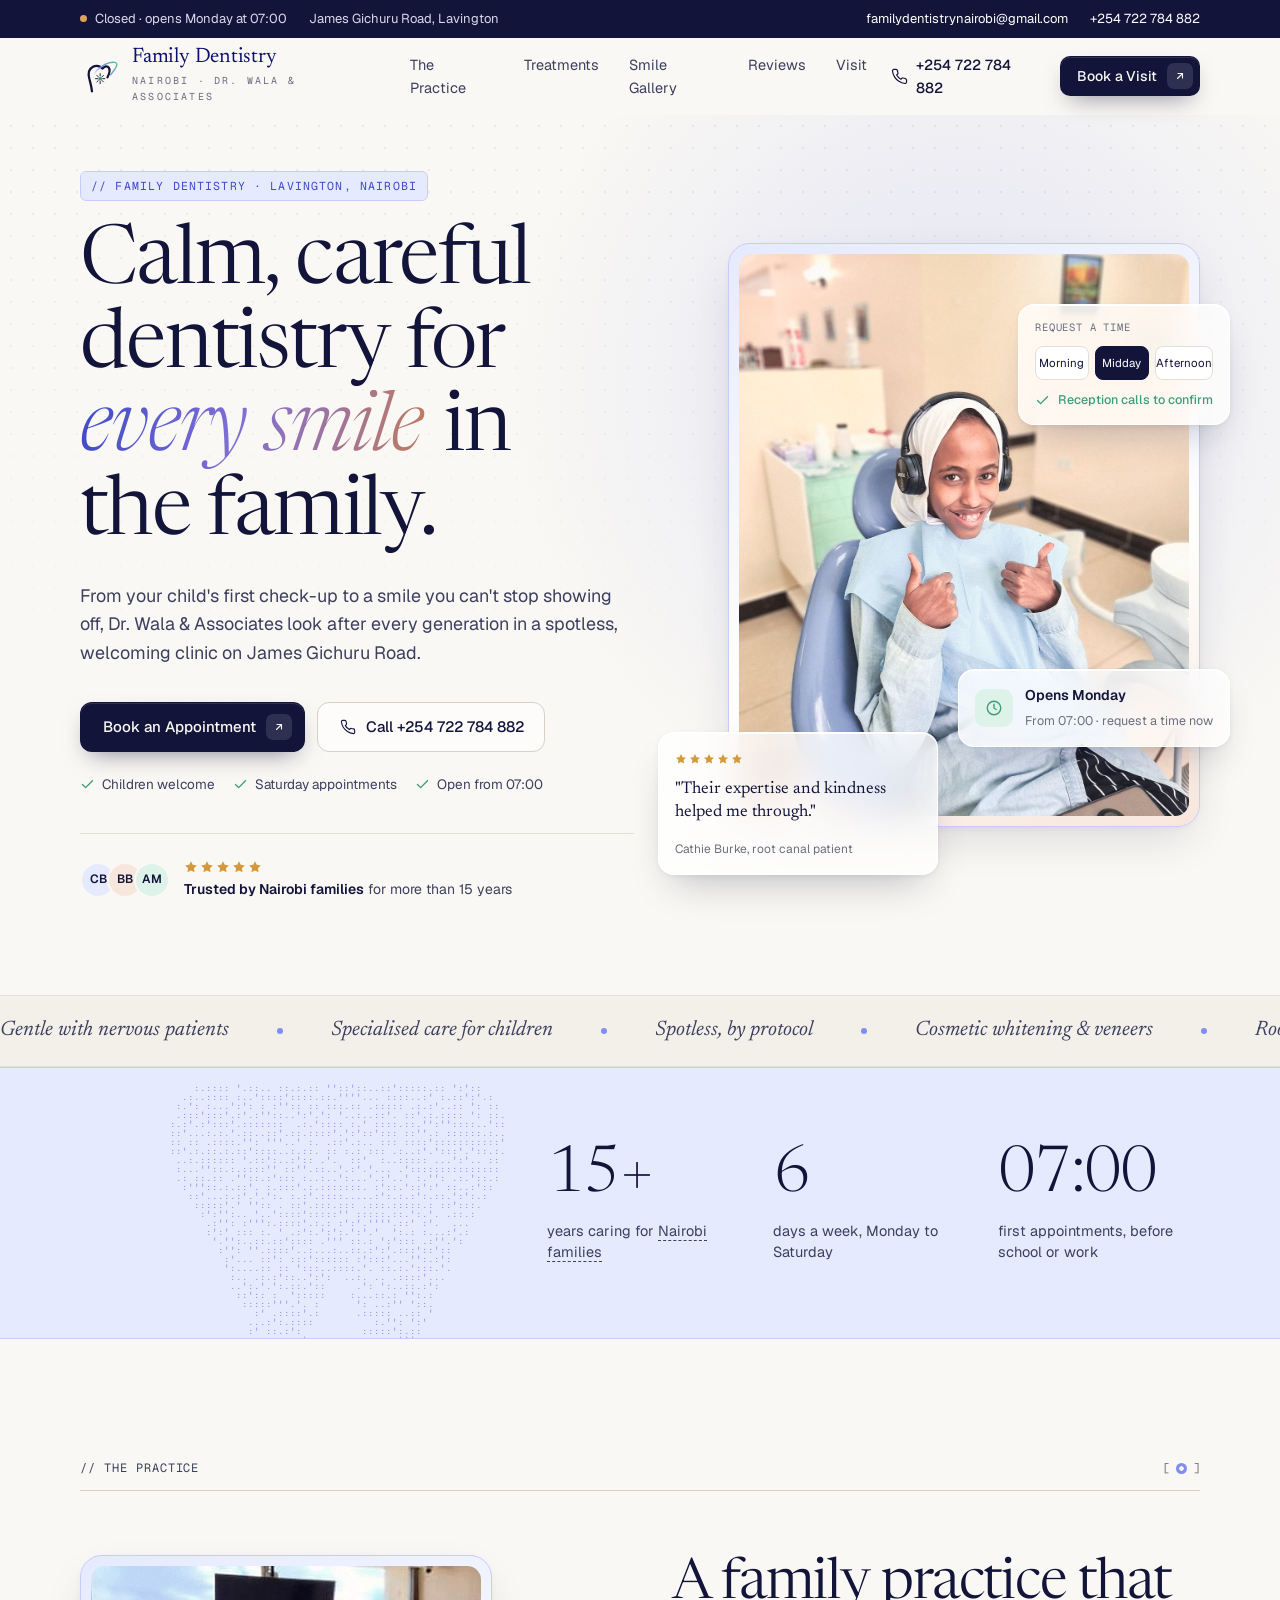
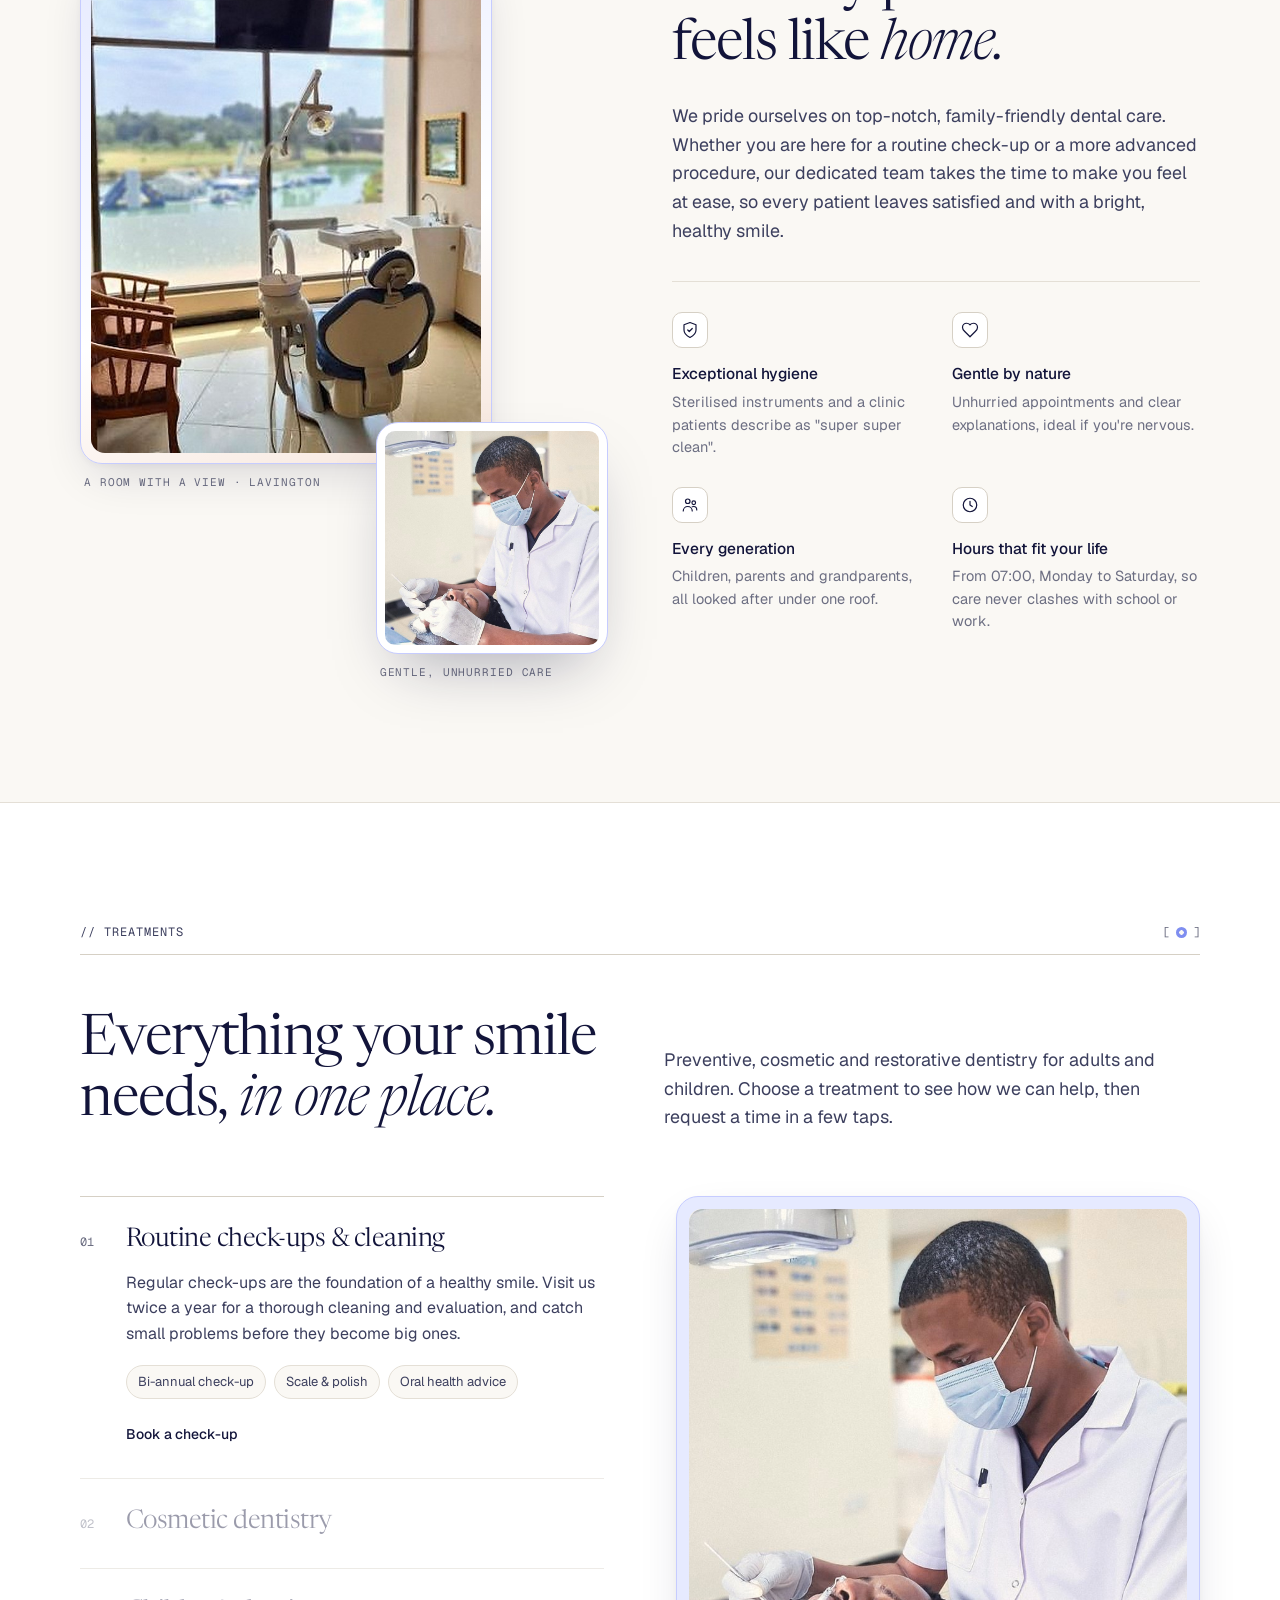
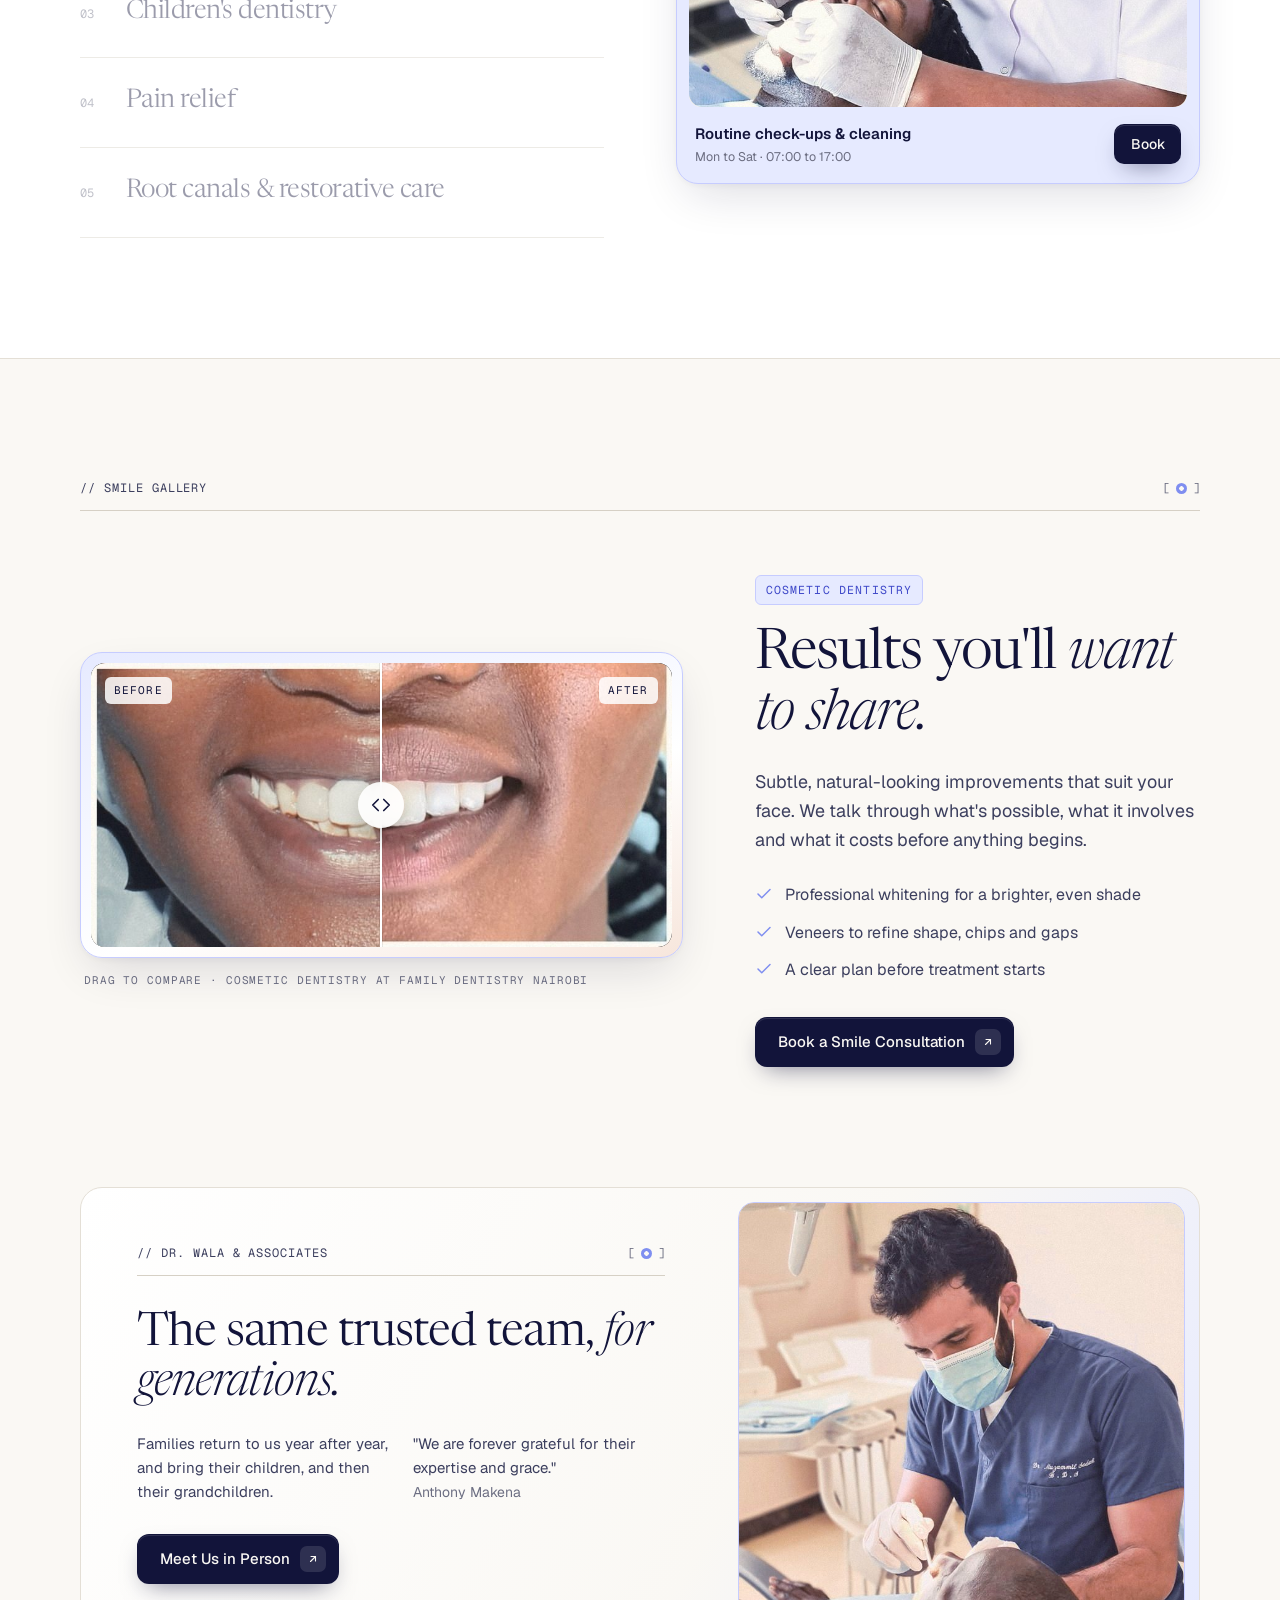
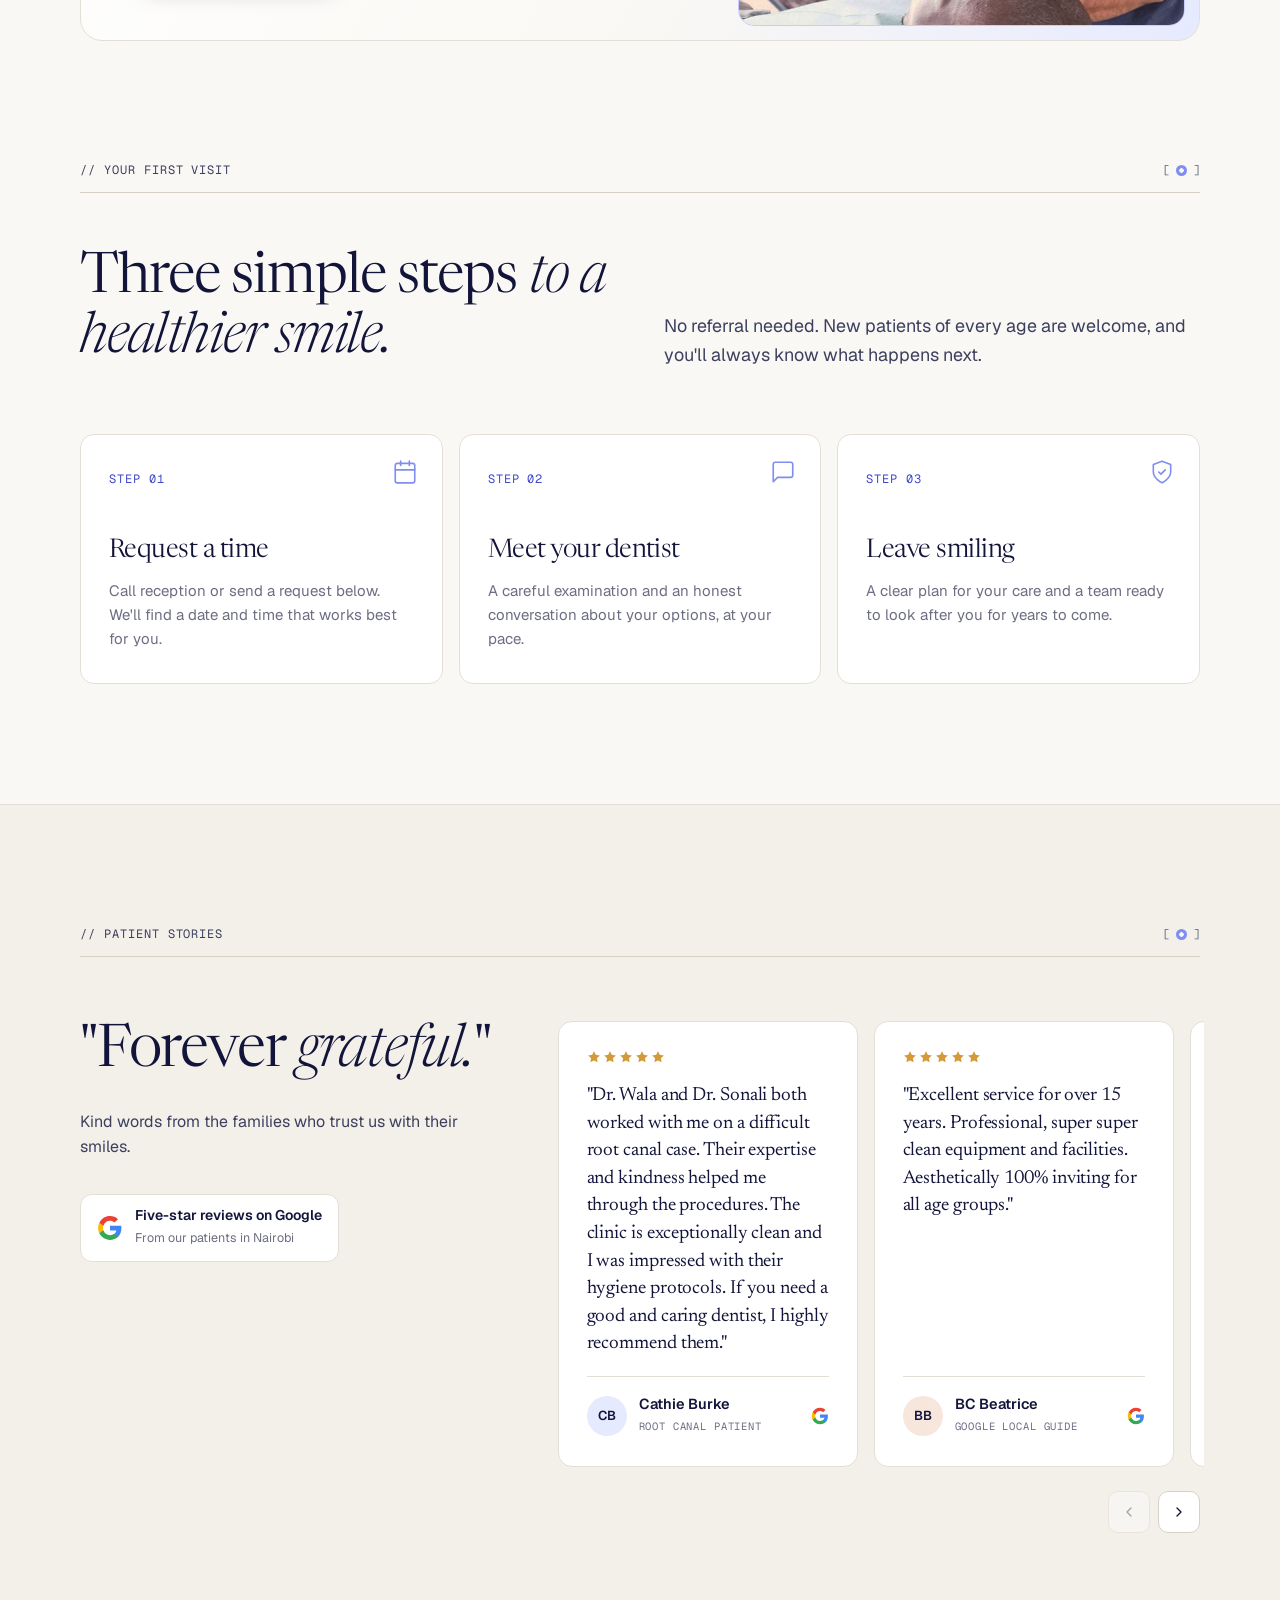
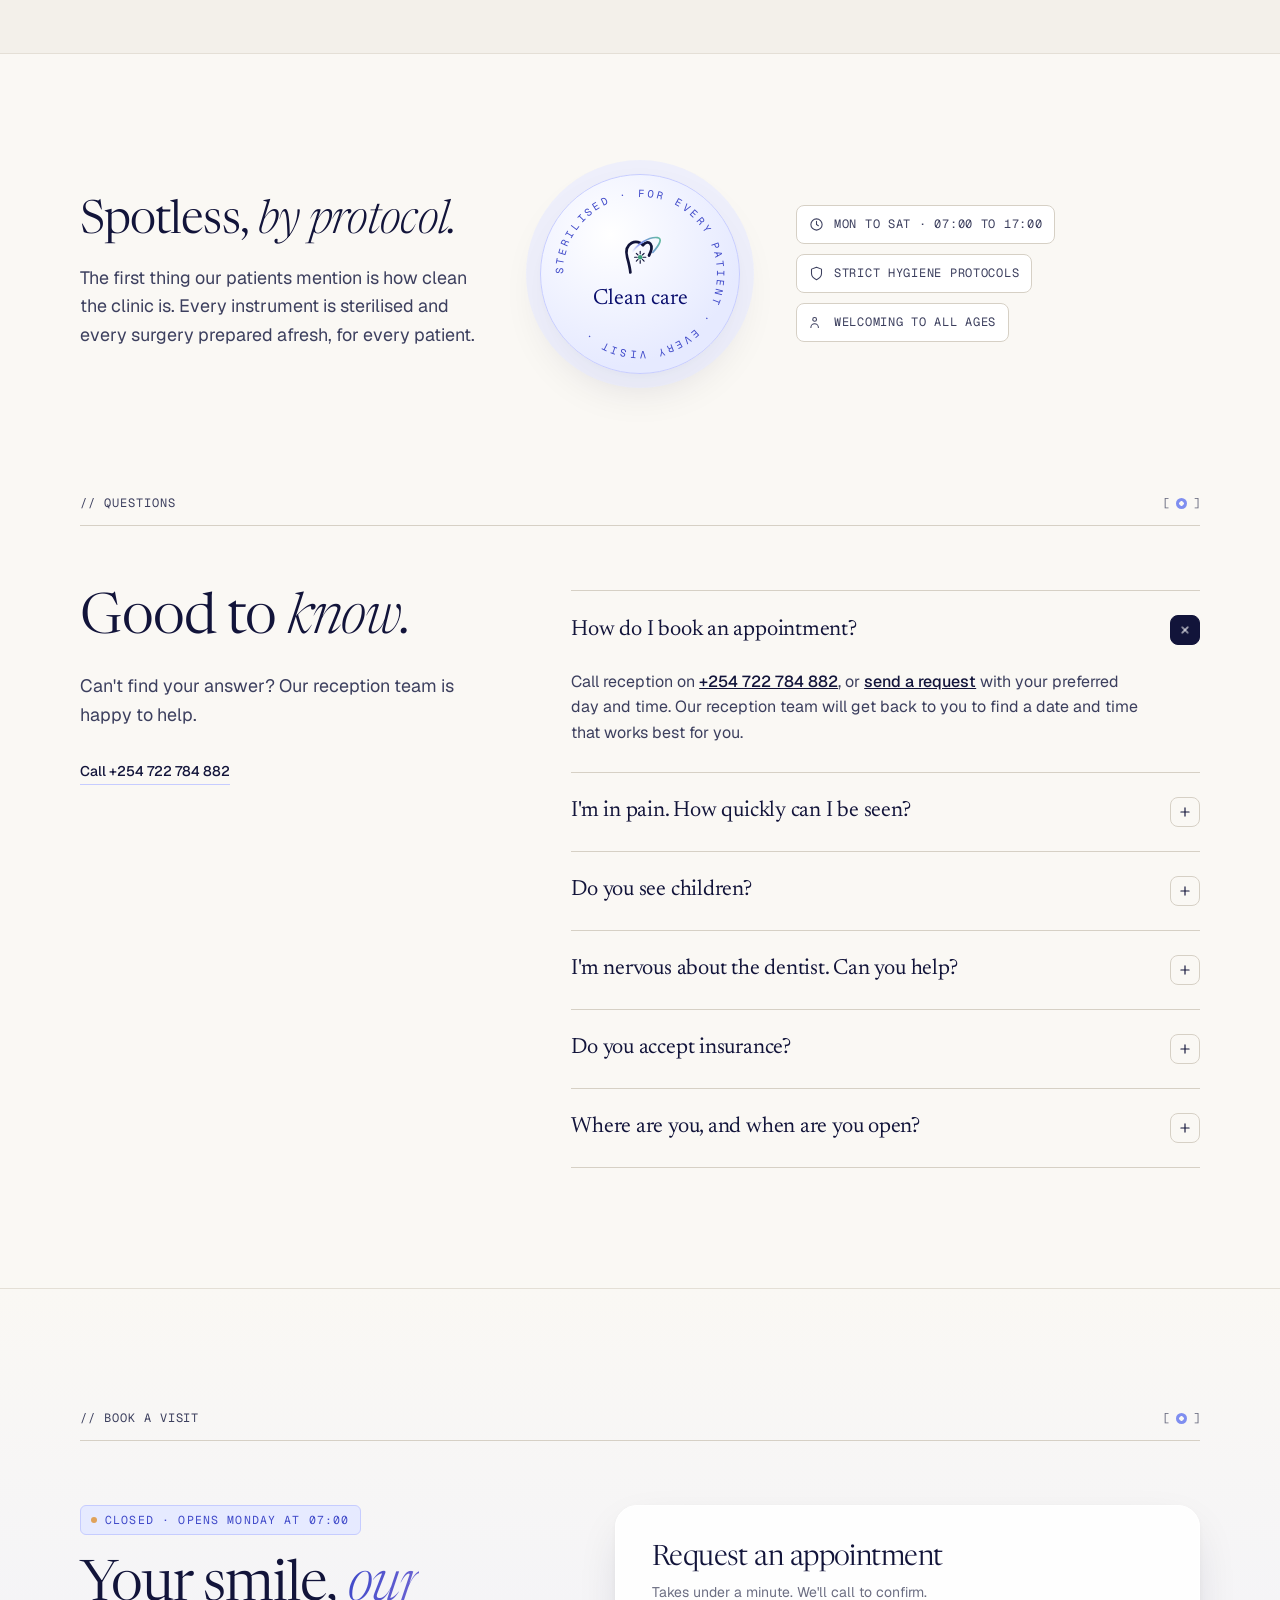
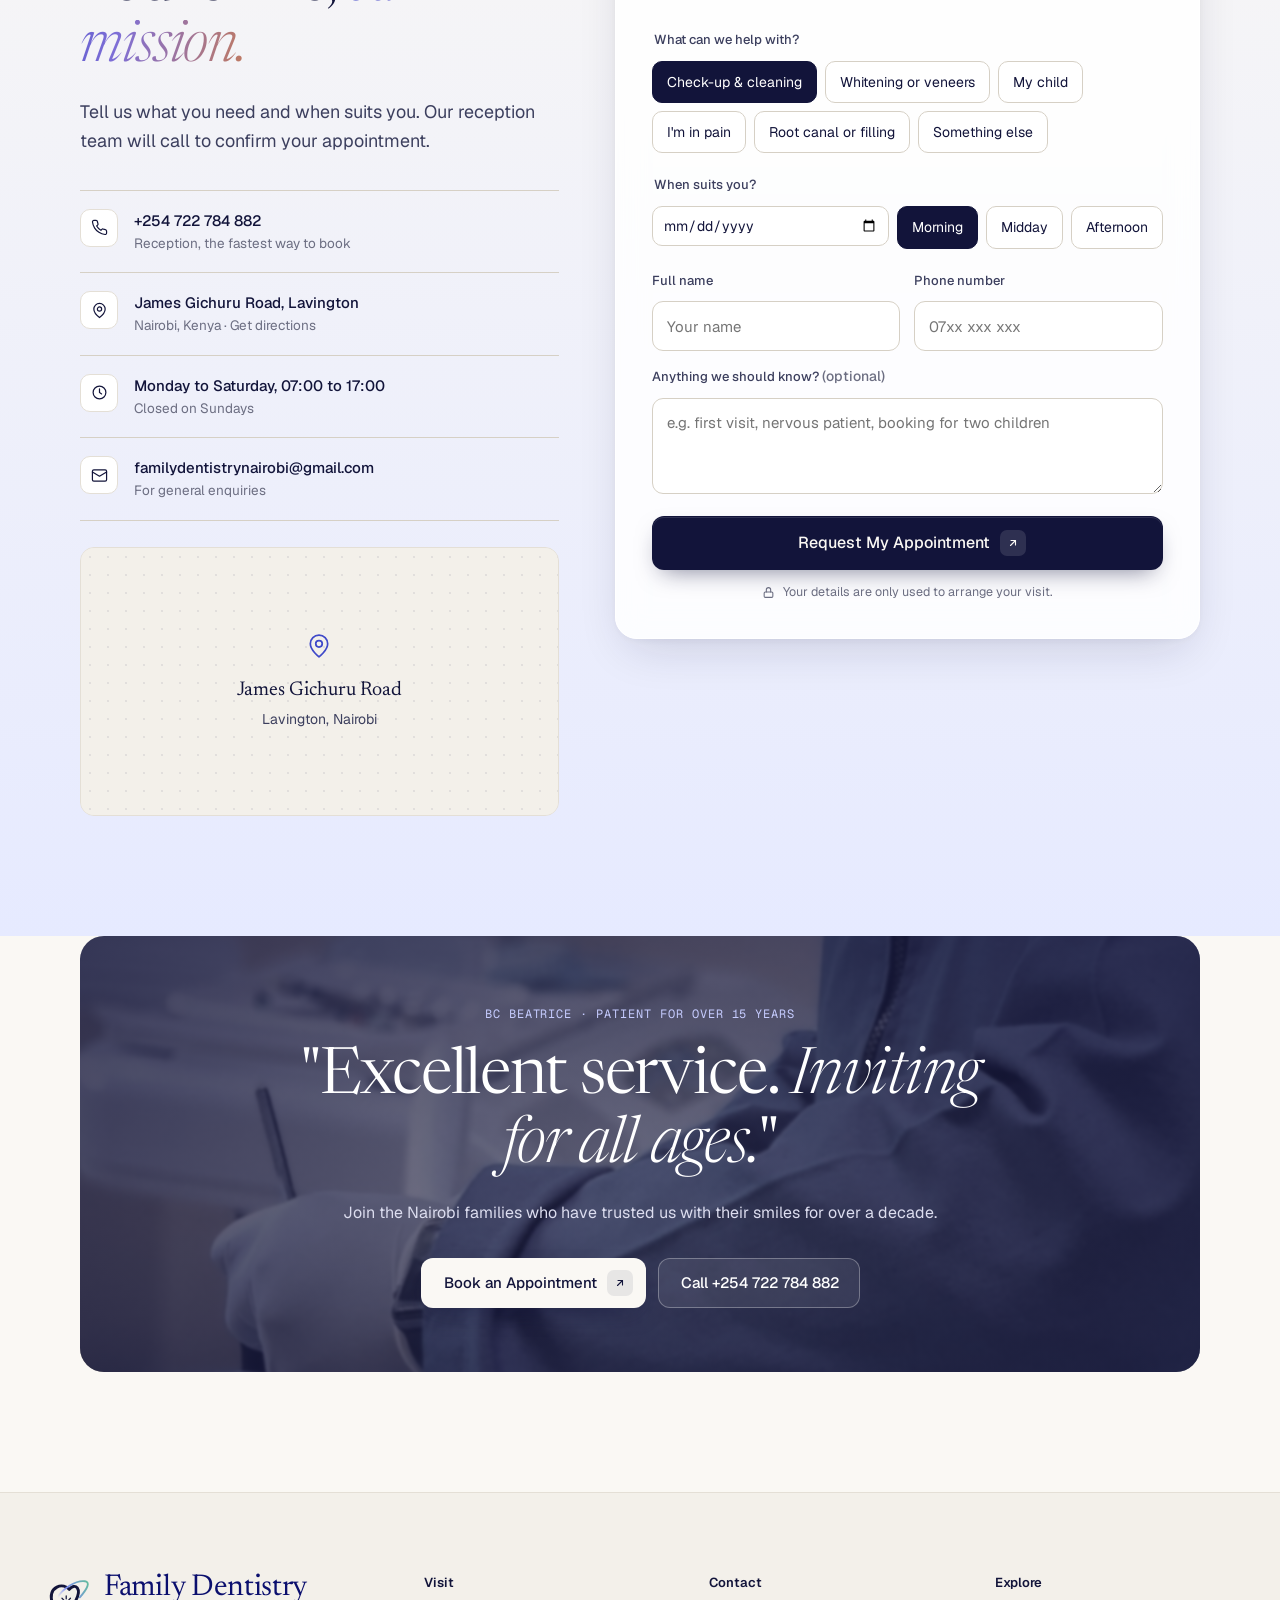
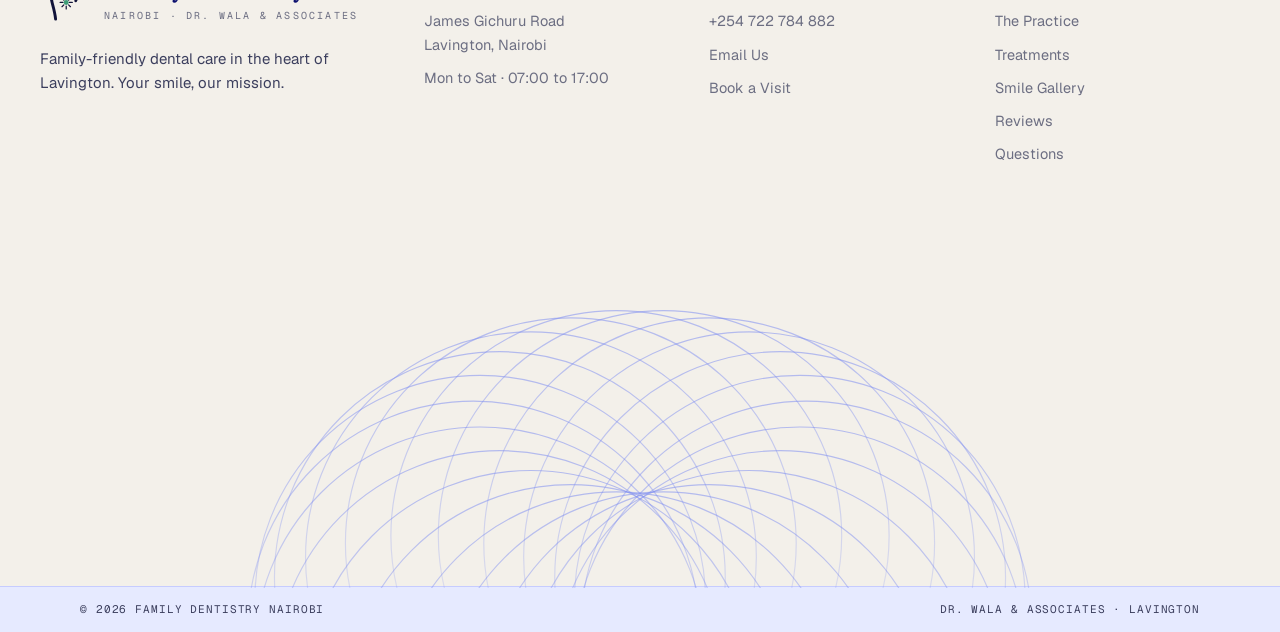
==== dentistry/index.html @ f28dd384 "Dentistry concept: the treatment room with a view leads the practice section The clinic's supplied p" ====
<!doctype html>
<html lang="en">
<head>
<meta charset="utf-8">
<meta name="viewport" content="width=device-width, initial-scale=1, viewport-fit=cover">
<title>Family Dentistry Nairobi | Family Dentist in Lavington</title>
<meta name="description" content="Gentle, family-friendly dental care in Lavington, Nairobi. Check-ups, cosmetic dentistry, children's dentistry, root canals and pain relief with Dr. Wala &amp; Associates. Open Monday to Saturday, 07:00 to 17:00.">
<meta name="theme-color" content="#FAF8F4">
<meta property="og:type" content="website">
<meta property="og:title" content="Family Dentistry Nairobi | Your smile, our mission">
<meta property="og:description" content="Calm, careful dentistry for every generation, on James Gichuru Road in Lavington.">
<meta property="og:image" content="https://asiyetajwa.github.io/me/dentistry/assets/img/young-patient.jpg">
<meta property="og:url" content="https://asiyetajwa.github.io/me/dentistry/">
<meta name="robots" content="noindex, nofollow">
<link rel="icon" type="image/svg+xml" href="assets/img/mark.svg">
<link rel="stylesheet" href="assets/fonts.css">
<script type="application/ld+json">
{
  "@context": "https://schema.org",
  "@type": "Dentist",
  "name": "Family Dentistry Nairobi",
  "alternateName": "Dr. Wala & Associates",
  "url": "https://www.familydentistrynairobi.com/",
  "image": "https://www.familydentistrynairobi.com/assets/img/reception.jpg",
  "telephone": "+254722784882",
  "email": "familydentistrynairobi@gmail.com",
  "priceRange": "KES",
  "address": {
    "@type": "PostalAddress",
    "streetAddress": "James Gichuru Road",
    "addressLocality": "Lavington, Nairobi",
    "addressCountry": "KE"
  },
  "openingHoursSpecification": [{
    "@type": "OpeningHoursSpecification",
    "dayOfWeek": ["Monday","Tuesday","Wednesday","Thursday","Friday","Saturday"],
    "opens": "07:00",
    "closes": "17:00"
  }],
  "medicalSpecialty": ["Dentistry","PediatricDentistry","CosmeticDentistry"],
  "review": [
    {"@type":"Review","author":{"@type":"Person","name":"Cathie Burke"},"reviewRating":{"@type":"Rating","ratingValue":"5"},"reviewBody":"Dr. Wala and Dr. Sonali both worked with me on a difficult root canal case. Their expertise and kindness helped me through the procedures."},
    {"@type":"Review","author":{"@type":"Person","name":"BC Beatrice"},"reviewRating":{"@type":"Rating","ratingValue":"5"},"reviewBody":"Excellent service for over 15 years, professional, super super clean equipments and facilities."},
    {"@type":"Review","author":{"@type":"Person","name":"Anthony Makena"},"reviewRating":{"@type":"Rating","ratingValue":"5"},"reviewBody":"My family have had the privilege of being attended to by Dr. Wala and Associates at the Family Dentistry for a very long time."}
  ]
}
</script>
<style>
:root{
  --bg:#FAF8F4;
  --bg-2:#F3F0EA;
  --paper:#FFFFFF;
  --ink:#12143A;
  --ink-2:#3C3F5E;
  --muted:#6C6E82;
  --line:#E4DFD6;
  --line-2:#D6D0C5;
  --brand:#0B0F6E;
  --peri:#7F8EF0;
  --peri-2:#C6CCFF;
  --peri-3:#E6EAFF;
  --mint:#3E9C78;
  --mint-2:#DDF2E8;
  --peach:#C27A5C;
  --peach-2:#F7E6DC;
  --star:#D49A3A;
  --radius:14px;
  --shadow-sm:0 1px 2px rgba(18,20,58,.05),0 2px 8px rgba(18,20,58,.04);
  --shadow:0 2px 6px rgba(18,20,58,.04),0 18px 48px -12px rgba(18,20,58,.16);
  --serif:"Newsreader",Georgia,"Times New Roman",serif;
  --sans:"Geist",system-ui,-apple-system,"Segoe UI",sans-serif;
  --mono:"Geist Mono",ui-monospace,SFMono-Regular,Menlo,monospace;
  --wrap:1200px;
  --gutter:clamp(20px,4vw,40px);
}
*{box-sizing:border-box}
html{scroll-behavior:smooth;-webkit-text-size-adjust:100%}
@media (prefers-reduced-motion:reduce){html{scroll-behavior:auto}}
body{margin:0;background:var(--bg);color:var(--ink);font-family:var(--sans);font-size:16px;line-height:1.6;-webkit-font-smoothing:antialiased;text-rendering:optimizeLegibility;overflow-x:hidden}
img{display:block;max-width:100%;height:auto}
a{color:inherit}
button,input,select,textarea{font:inherit;color:inherit}
::selection{background:var(--peri-2);color:var(--ink)}
.wrap{max-width:var(--wrap);margin:0 auto;padding:0 var(--gutter)}
.sr-only{position:absolute!important;width:1px;height:1px;overflow:hidden;clip:rect(0 0 0 0);white-space:nowrap}
.skip{position:absolute;left:12px;top:-60px;z-index:100;background:var(--ink);color:var(--bg);padding:10px 14px;border-radius:8px;text-decoration:none}
.skip:focus{top:12px}
:focus-visible{outline:2px solid var(--peri);outline-offset:3px;border-radius:6px}

/* ---------- type ---------- */
.serif{font-family:var(--serif);font-weight:350;letter-spacing:-.015em}
h1,h2,h3{font-family:var(--serif);font-weight:350;letter-spacing:-.02em;margin:0;line-height:1.08;font-variation-settings:"opsz" 72}
h1{font-size:clamp(42px,6.4vw,84px);line-height:1.02}
h2{font-size:clamp(34px,4.4vw,56px)}
h3{font-size:clamp(22px,2vw,28px);line-height:1.2}
h1 em,h2 em{font-style:italic;font-weight:300}
p{margin:0}
.lede{font-size:clamp(17px,1.4vw,19px);color:var(--ink-2);line-height:1.6;max-width:56ch}
.small{font-size:14px;color:var(--muted)}
.mono{font-family:var(--mono);font-size:12px;letter-spacing:.08em;text-transform:uppercase}
.grad{background:linear-gradient(100deg,#3F49C9 0%,#7F6FD6 45%,#C27A5C 100%);-webkit-background-clip:text;background-clip:text;color:transparent;padding-right:.06em}

/* eyebrow rule, after Rondah */
.eyebrow{display:flex;align-items:center;justify-content:space-between;gap:16px;padding-bottom:12px;border-bottom:1px solid var(--line-2);color:var(--muted)}
.eyebrow .mono{color:var(--ink-2)}
.eb-mark{font-family:var(--mono);font-size:12px;color:var(--muted);display:inline-flex;align-items:center;gap:6px}
.eb-mark i{width:11px;height:11px;border-radius:50%;background:radial-gradient(circle at 50% 50%,var(--bg) 0 2px,var(--peri) 2.5px 100%);display:inline-block}
.tag{display:inline-flex;align-items:center;gap:8px;font-family:var(--mono);font-size:11.5px;letter-spacing:.1em;text-transform:uppercase;color:#3F49C9;background:var(--peri-3);border:1px solid var(--peri-2);padding:5px 10px;border-radius:6px}

/* ---------- buttons ---------- */
.btn{--h:50px;display:inline-flex;align-items:center;justify-content:center;gap:10px;height:var(--h);padding:0 20px 0 22px;border-radius:12px;font-size:15px;font-weight:500;text-decoration:none;border:1px solid transparent;cursor:pointer;transition:transform .25s cubic-bezier(.2,.7,.2,1),background .25s,box-shadow .25s,border-color .25s;white-space:nowrap}
.btn:active{transform:translateY(1px) scale(.99)}
.btn-primary{background:var(--ink);color:#FAF8F4;box-shadow:0 1px 0 rgba(255,255,255,.12) inset,0 10px 24px -10px rgba(18,20,58,.55)}
.btn-primary:hover{background:#1D2060;box-shadow:0 1px 0 rgba(255,255,255,.12) inset,0 16px 32px -12px rgba(18,20,58,.6)}
.btn-primary .arr{width:26px;height:26px;border-radius:7px;background:rgba(255,255,255,.12);display:grid;place-items:center;margin-right:-8px;transition:transform .3s}
.btn-primary:hover .arr{transform:translate(2px,-2px)}
.btn-ghost{background:rgba(255,255,255,.6);border-color:var(--line-2);color:var(--ink)}
.btn-ghost:hover{background:#fff;border-color:var(--ink-2)}
.btn-sm{--h:40px;padding:0 14px 0 16px;font-size:14px;border-radius:10px}
.btn svg{flex:none}
.link{display:inline-flex;align-items:center;gap:6px;font-size:14px;font-weight:500;text-decoration:none;color:var(--ink);border-bottom:1px solid var(--peri-2);padding-bottom:2px;transition:border-color .2s,gap .2s}
.link:hover{border-color:var(--ink);gap:9px}

/* ---------- utility bar + header ---------- */
.utility{background:var(--ink);color:#D9DBEE;font-size:13px}
.utility .wrap{display:flex;align-items:center;justify-content:space-between;gap:16px;height:38px}
.utility a{text-decoration:none;color:#fff}
.utility .u-left,.utility .u-right{display:flex;align-items:center;gap:22px}
.status{display:inline-flex;align-items:center;gap:8px}
.dot{width:7px;height:7px;border-radius:50%;background:#56D39E;box-shadow:0 0 0 0 rgba(86,211,158,.6);animation:pulse 2.4s infinite}
.dot.closed{background:#E0A25A;animation:none}
@keyframes pulse{0%{box-shadow:0 0 0 0 rgba(86,211,158,.55)}70%{box-shadow:0 0 0 7px rgba(86,211,158,0)}100%{box-shadow:0 0 0 0 rgba(86,211,158,0)}}

.header{position:sticky;top:0;z-index:50;transition:background .3s,box-shadow .3s,border-color .3s;border-bottom:1px solid transparent}
.header.scrolled{background:rgba(250,248,244,.82);backdrop-filter:saturate(1.4) blur(16px);-webkit-backdrop-filter:saturate(1.4) blur(16px);border-color:var(--line)}
.header .wrap{display:flex;align-items:center;justify-content:space-between;height:76px;gap:24px}
.brand{display:flex;align-items:center;gap:12px;text-decoration:none}
.brand img{width:40px;height:auto}
.brand b{display:block;font-family:var(--serif);font-weight:400;font-size:21px;letter-spacing:-.01em;line-height:1;color:var(--brand)}
.brand small{display:block;font-family:var(--mono);font-size:10px;letter-spacing:.22em;color:var(--muted);margin-top:5px}
.nav{display:flex;gap:30px}
.nav a{text-decoration:none;font-size:14.5px;color:var(--ink-2);position:relative;padding:6px 0}
.nav a::after{content:"";position:absolute;left:0;right:0;bottom:0;height:1px;background:var(--ink);transform:scaleX(0);transform-origin:left;transition:transform .3s}
.nav a:hover{color:var(--ink)}
.nav a:hover::after{transform:scaleX(1)}
.h-actions{display:flex;align-items:center;gap:18px}
.h-phone{display:flex;align-items:center;gap:8px;text-decoration:none;font-size:14.5px;font-weight:500}
.menu-btn{display:none;width:44px;height:44px;border-radius:10px;border:1px solid var(--line-2);background:#fff;align-items:center;justify-content:center;cursor:pointer}
.drawer{display:none}

/* ---------- hero ---------- */
.hero{position:relative;padding:56px 0 96px;overflow:hidden}
.hero::before{content:"";position:absolute;inset:-20% -10% auto auto;width:900px;height:900px;background:radial-gradient(closest-side,rgba(127,142,240,.20),rgba(127,142,240,0));pointer-events:none}
.hero::after{content:"";position:absolute;inset:0;background-image:radial-gradient(rgba(18,20,58,.07) 1px,transparent 1.2px);background-size:22px 22px;-webkit-mask-image:linear-gradient(180deg,#000,transparent 70%);mask-image:linear-gradient(180deg,#000,transparent 70%);pointer-events:none}
.hero .wrap{position:relative;z-index:1;display:grid;grid-template-columns:1.05fr .95fr;gap:64px;align-items:center}
.hero h1{margin:22px 0 24px}
.hero .lede{margin-bottom:34px}
.cta-row{display:flex;flex-wrap:wrap;gap:12px}
.assure{display:flex;flex-wrap:wrap;gap:8px 18px;margin-top:22px;font-size:13.5px;color:var(--ink-2)}
.assure span{display:inline-flex;align-items:center;gap:7px}
.assure svg{color:var(--mint)}
.proof{display:flex;align-items:center;gap:14px;margin-top:38px;padding-top:26px;border-top:1px solid var(--line)}
.avatars{display:flex}
.avatars span{width:36px;height:36px;border-radius:50%;display:grid;place-items:center;font-size:12px;font-weight:600;border:2px solid var(--bg);margin-left:-9px;color:var(--ink)}
.avatars span:first-child{margin-left:0}
.stars{display:inline-flex;gap:2px;color:var(--star)}
.proof p{font-size:14px;color:var(--ink-2);line-height:1.4}
.proof b{font-weight:600;color:var(--ink)}

.hero-visual{position:relative;padding:20px 0 20px 30px}
.frame{position:relative;border-radius:22px;padding:10px;background:linear-gradient(160deg,var(--peri-3),#fff 60%,var(--peach-2));border:1px solid var(--peri-2);box-shadow:var(--shadow)}
.frame img{width:100%;border-radius:14px;object-fit:cover}
.hero-visual .frame img{aspect-ratio:4/5;max-height:min(74vh,660px);object-position:50% 88%}
.glass{position:absolute;background:rgba(255,255,255,.78);backdrop-filter:blur(18px) saturate(1.5);-webkit-backdrop-filter:blur(18px) saturate(1.5);border:1px solid rgba(255,255,255,.9);box-shadow:0 1px 0 #fff inset,0 20px 40px -16px rgba(18,20,58,.28),0 2px 6px rgba(18,20,58,.06);border-radius:16px;padding:14px 16px}
.g-open{bottom:16%;right:-30px;display:flex;align-items:center;gap:12px}
.g-open .ic{width:38px;height:38px;border-radius:10px;background:var(--mint-2);color:var(--mint);display:grid;place-items:center}
.g-open b{display:block;font-size:14px;font-weight:600}
.g-open small{font-size:12.5px;color:var(--muted)}
.g-review{bottom:-28px;left:-40px;max-width:280px}
.g-review p{font-family:var(--serif);font-size:17px;line-height:1.35;margin:6px 0 10px;letter-spacing:-.005em}
.g-review small{font-size:12px;color:var(--muted)}
.g-book{right:-30px;top:13%;width:212px}
.g-book .mono{font-size:10.5px;color:var(--muted)}
.slots{display:grid;grid-template-columns:repeat(3,1fr);gap:6px;margin:10px 0 10px}
.slots span{font-size:11.5px;text-align:center;padding:7px 0;border-radius:8px;border:1px solid var(--line);background:#fff}
.slots span.on{background:var(--ink);color:#fff;border-color:var(--ink)}
.g-book .ok{display:flex;align-items:center;gap:8px;font-size:12.5px;color:var(--mint);font-weight:500}
.float{animation:float 7s ease-in-out infinite}
.float.d2{animation-delay:-2.3s}.float.d3{animation-delay:-4.6s}
@keyframes float{0%,100%{transform:translateY(0)}50%{transform:translateY(-8px)}}
@media (prefers-reduced-motion:reduce){.float,.dot{animation:none}}

/* ---------- marquee ---------- */
.marquee{border-top:1px solid var(--line);border-bottom:1px solid var(--line);background:var(--bg-2);overflow:hidden;padding:18px 0}
.marquee-track{display:flex;gap:48px;width:max-content;animation:marq 42s linear infinite}
.marquee:hover .marquee-track{animation-play-state:paused}
.marquee span{display:inline-flex;align-items:center;gap:48px;font-family:var(--serif);font-size:21px;font-style:italic;color:var(--ink-2);white-space:nowrap}
.marquee span::after{content:"";width:6px;height:6px;border-radius:50%;background:var(--peri)}
@keyframes marq{to{transform:translateX(-50%)}}
@media (prefers-reduced-motion:reduce){.marquee-track{animation:none}}

/* ---------- section scaffolding ---------- */
section{position:relative}
.sec{padding:120px 0}
.sec-head{display:grid;grid-template-columns:1fr 1fr;gap:48px;align-items:end;margin:56px 0 64px}
.sec-head .lede{justify-self:end}

/* ---------- stats band with ascii tooth ---------- */
.stats{background:var(--peri-3);overflow:hidden;border-top:1px solid var(--peri-2);border-bottom:1px solid var(--peri-2)}
.stats .wrap{display:grid;grid-template-columns:1fr 1.5fr;align-items:center;min-height:260px;gap:32px}
.ascii{font-family:var(--mono);font-size:9px;line-height:9px;letter-spacing:1px;color:#8C98EC;margin:0;white-space:pre;user-select:none;transform:translateY(16px)}
.stat-grid{display:grid;grid-template-columns:repeat(3,1fr);gap:24px;padding:40px 0}
.stat b{display:block;font-family:var(--serif);font-weight:300;font-size:clamp(44px,5vw,68px);line-height:1;letter-spacing:-.03em;color:var(--ink)}
.stat p{margin-top:12px;font-size:14.5px;color:var(--ink-2);line-height:1.45;max-width:22ch}
.stat .u{border-bottom:1px dashed var(--ink-2)}

/* ---------- about ---------- */
.about-grid{display:grid;grid-template-columns:1fr 1fr;gap:64px;align-items:start}
.about-imgs{position:relative;padding-bottom:190px}
.about-imgs>div:first-child{width:78%}
.about-imgs>div:first-child img{aspect-ratio:4/5;object-fit:cover;object-position:46% 50%}
.about-imgs>div:last-child{position:absolute;right:0;bottom:0;width:44%}
.about-imgs>div:last-child .frame{background:#fff;padding:8px;box-shadow:0 30px 60px -24px rgba(18,20,58,.35)}
.about-imgs>div:last-child img{aspect-ratio:1/1;object-fit:cover;object-position:62% 30%;border-radius:10px}
.cap{font-family:var(--mono);font-size:11px;letter-spacing:.08em;text-transform:uppercase;color:var(--muted);margin-top:10px;padding-left:4px}
.about-copy h2{margin-bottom:26px}
.about-copy .lede{margin-bottom:36px}
.pillars{display:grid;grid-template-columns:1fr 1fr;gap:28px 32px;padding-top:30px;border-top:1px solid var(--line)}
.pillar .ic{width:36px;height:36px;border-radius:10px;border:1px solid var(--line-2);background:#fff;display:grid;place-items:center;color:var(--ink);margin-bottom:14px}
.pillar b{display:block;font-weight:500;font-size:15.5px;margin-bottom:4px}
.pillar p{font-size:14.5px;color:var(--muted);line-height:1.55}

/* ---------- treatments ---------- */
.treat{background:var(--paper);border-top:1px solid var(--line);border-bottom:1px solid var(--line)}
.treat-grid{display:grid;grid-template-columns:1fr 1fr;gap:72px;align-items:start}
.t-list{list-style:none;margin:0;padding:0}
.t-item{border-top:1px solid var(--line-2);padding:28px 0 30px;cursor:pointer;transition:opacity .4s}
.t-item:last-child{border-bottom:1px solid var(--line-2)}
.t-list.has-active .t-item:not(.active){opacity:.42}
.t-list.has-active .t-item:not(.active):hover{opacity:.75}
.t-top{display:flex;align-items:baseline;gap:18px;justify-content:space-between}
.t-top h3{flex:1}
.t-num{font-family:var(--mono);font-size:12px;color:var(--muted);width:28px;flex:none}
.t-body{display:grid;grid-template-rows:0fr;transition:grid-template-rows .5s cubic-bezier(.2,.7,.2,1)}
.t-item.active .t-body{grid-template-rows:1fr}
.t-body>div{overflow:hidden;padding-left:46px}
.t-body p{color:var(--ink-2);margin-top:14px;max-width:48ch}
.chips{display:flex;flex-wrap:wrap;gap:8px;margin:18px 0 22px}
.chip{font-size:13px;padding:6px 11px;border-radius:999px;background:var(--bg);border:1px solid var(--line);color:var(--ink-2)}
.t-btn{background:none;border:0;padding:0 0 2px;cursor:pointer}
.t-mobile-img{display:none}
.t-visual{position:sticky;top:110px}
.t-visual .frame{padding:12px;background:var(--peri-3)}
.t-stage{position:relative;aspect-ratio:1/1;border-radius:12px;overflow:hidden;background:var(--bg-2)}
.t-stage img{position:absolute;inset:0;width:100%;height:100%;object-fit:cover;opacity:0;transform:scale(1.04);transition:opacity .7s ease,transform 1.2s cubic-bezier(.2,.7,.2,1)}
.t-stage img.show{opacity:1;transform:scale(1)}
.t-label{display:flex;align-items:center;justify-content:space-between;gap:12px;padding:14px 6px 4px}
.t-label b{font-size:15px;font-weight:600}
.t-label small{display:block;font-size:12.5px;color:var(--muted)}

/* ---------- smile gallery ---------- */
.ba-grid{display:grid;grid-template-columns:1.15fr .85fr;gap:72px;align-items:center}
.ba{position:relative;border-radius:14px;overflow:hidden;aspect-ratio:800/392;--pos:50%;user-select:none;background:#222}
.ba img{position:absolute;inset:0;width:100%;height:100%;object-fit:cover}
.ba .before{clip-path:inset(0 calc(100% - var(--pos)) 0 0)}
.ba .handle{position:absolute;top:0;bottom:0;left:var(--pos);width:2px;background:#fff;transform:translateX(-1px);pointer-events:none;box-shadow:0 0 0 1px rgba(0,0,0,.08)}
.ba .handle::after{content:"";position:absolute;top:50%;left:50%;width:46px;height:46px;transform:translate(-50%,-50%);border-radius:50%;background:rgba(255,255,255,.88);backdrop-filter:blur(8px);box-shadow:0 8px 24px rgba(0,0,0,.25);background-image:url("data:image/svg+xml,%3Csvg xmlns='http://www.w3.org/2000/svg' width='22' height='22' viewBox='0 0 24 24' fill='none' stroke='%2312143A' stroke-width='1.8' stroke-linecap='round' stroke-linejoin='round'%3E%3Cpath d='m9 6-6 6 6 6M15 6l6 6-6 6'/%3E%3C/svg%3E");background-repeat:no-repeat;background-position:center}
.ba input{position:absolute;inset:0;width:100%;height:100%;opacity:0;cursor:ew-resize;margin:0}
.ba .lbl{position:absolute;top:14px;font-family:var(--mono);font-size:11px;letter-spacing:.1em;text-transform:uppercase;padding:5px 9px;border-radius:6px;background:rgba(255,255,255,.85);color:var(--ink);pointer-events:none}
.ba .lbl.l{left:14px}.ba .lbl.r{right:14px}
.ba-copy h2{margin:20px 0 22px}
.ba-copy ul{list-style:none;padding:0;margin:28px 0 34px;display:grid;gap:12px}
.ba-copy li{display:flex;gap:12px;align-items:flex-start;color:var(--ink-2)}
.ba-copy li svg{flex:none;margin-top:3px;color:var(--peri)}

/* ---------- team band (after Rondah's founder card) ---------- */
.team-band{position:relative;border-radius:22px;overflow:hidden;display:grid;grid-template-columns:1.15fr .85fr;align-items:stretch;border:1px solid var(--line);background:linear-gradient(120deg,#fff 0%,var(--bg) 60%,var(--peri-3) 100%)}
.team-band .photo{position:relative;margin:14px;border-radius:16px;overflow:hidden;min-height:420px;border:1px solid var(--peri-2)}
.team-band .photo img{position:absolute;inset:0;width:100%;height:100%;object-fit:cover;object-position:62% 22%}
.team-band .inner{position:relative;z-index:2;padding:56px;max-width:640px;align-self:center}
.team-band .eyebrow{border-color:var(--line-2);margin-bottom:34px}
.team-band h2{font-size:clamp(32px,3.6vw,48px);margin-bottom:22px}
.team-band .two{display:grid;grid-template-columns:1fr 1fr;gap:24px;margin-bottom:30px;color:var(--ink-2);font-size:15px}

/* ---------- visit steps ---------- */
.steps{display:grid;grid-template-columns:repeat(3,1fr);gap:16px}
.step{background:var(--paper);border:1px solid var(--line);border-radius:var(--radius);padding:30px 28px 32px;position:relative;transition:transform .4s cubic-bezier(.2,.7,.2,1),box-shadow .4s}
.step:hover{transform:translateY(-4px);box-shadow:var(--shadow)}
.step .mono{color:#3F49C9}
.step h3{margin:46px 0 12px}
.step p{color:var(--muted);font-size:15px}
.step .ic{position:absolute;top:24px;right:24px;color:var(--peri)}

/* ---------- reviews ---------- */
.reviews{background:var(--bg-2);border-top:1px solid var(--line);border-bottom:1px solid var(--line)}
.rev-grid{display:grid;grid-template-columns:.8fr 1.2fr;gap:56px;align-items:start}
.rev-intro h2{font-size:clamp(38px,4.6vw,60px);margin-bottom:24px}
.rev-intro p{color:var(--ink-2);margin-bottom:12px;max-width:36ch}
.g-badge{display:inline-flex;align-items:center;gap:12px;margin-top:22px;padding:12px 16px;border-radius:12px;background:#fff;border:1px solid var(--line)}
.g-badge b{font-size:14px;font-weight:600;display:block;line-height:1.2}
.g-badge small{font-size:12.5px;color:var(--muted)}
.hero .wrap>*,.about-grid>*,.treat-grid>*,.ba-grid>*,.rev-grid>*,.faq-grid>*,.book-grid>*,.stats .wrap>*{min-width:0}
.carousel{display:grid;grid-auto-flow:column;grid-auto-columns:minmax(300px,1fr);gap:16px;overflow-x:auto;scroll-snap-type:x mandatory;padding:4px 4px 8px;margin:-4px;scrollbar-width:none}
.carousel::-webkit-scrollbar{display:none}
.rcard{scroll-snap-align:start;background:var(--paper);border:1px solid var(--line);border-radius:var(--radius);padding:28px;display:flex;flex-direction:column;gap:18px;min-height:380px}
.rcard blockquote{margin:0;font-family:var(--serif);font-size:19px;line-height:1.45;letter-spacing:-.005em;flex:1;color:var(--ink)}
.rcard .who{display:flex;align-items:center;gap:12px;padding-top:18px;border-top:1px solid var(--line)}
.rcard .av{width:40px;height:40px;border-radius:50%;display:grid;place-items:center;font-weight:600;font-size:13px}
.rcard .who b{display:block;font-size:14.5px;font-weight:600;line-height:1.2}
.rcard .who small{font-family:var(--mono);font-size:10.5px;letter-spacing:.08em;text-transform:uppercase;color:var(--muted)}
.rcard .who svg{margin-left:auto}
.rcard.cta{background:var(--peach-2);border-color:#EBCDBD;justify-content:flex-end}
.rcard.cta h3{font-size:26px}
.car-nav{display:flex;gap:8px;justify-content:flex-end;margin-top:20px}
.car-nav button{width:42px;height:42px;border-radius:10px;border:1px solid var(--line-2);background:#fff;display:grid;place-items:center;cursor:pointer;transition:background .2s,color .2s}
.car-nav button:hover{background:var(--ink);color:#fff;border-color:var(--ink)}
.car-nav button:disabled{opacity:.35;pointer-events:none}

/* ---------- hygiene ---------- */
.hyg{display:grid;grid-template-columns:1fr auto 1fr;gap:56px;align-items:center}
.hyg h2{font-size:clamp(32px,3.6vw,46px);margin-bottom:16px}
.seal{position:relative;width:200px;height:200px;border-radius:50%;background:radial-gradient(circle at 35% 30%,#fff,var(--peri-3) 70%);border:1px solid var(--peri-2);display:grid;place-items:center;box-shadow:0 0 0 14px rgba(230,234,255,.6),var(--shadow)}
.seal svg.ring{position:absolute;inset:0;animation:spin 40s linear infinite}
@keyframes spin{to{transform:rotate(360deg)}}
@media (prefers-reduced-motion:reduce){.seal svg.ring{animation:none}}
.seal .core{text-align:center;color:var(--brand)}
.seal .core b{display:block;font-family:var(--serif);font-weight:400;font-size:22px;margin-top:4px}
.badges{display:flex;flex-direction:column;gap:10px;align-items:flex-start}
.badge{display:inline-flex;align-items:center;gap:10px;font-family:var(--mono);font-size:12px;letter-spacing:.06em;text-transform:uppercase;padding:9px 12px;border:1px solid var(--line-2);border-radius:8px;background:#fff;color:var(--ink-2)}

/* ---------- FAQ ---------- */
.faq-grid{display:grid;grid-template-columns:.8fr 1.2fr;gap:72px;align-items:start}
.faq-grid .left{position:sticky;top:110px}
.faq-grid .left h2{margin-bottom:22px}
details{border-top:1px solid var(--line-2)}
details:last-child{border-bottom:1px solid var(--line-2)}
summary{list-style:none;display:flex;justify-content:space-between;align-items:center;gap:24px;padding:24px 0;cursor:pointer;font-family:var(--serif);font-size:22px;letter-spacing:-.01em;line-height:1.3}
summary::-webkit-details-marker{display:none}
summary .pm{flex:none;width:30px;height:30px;border-radius:8px;border:1px solid var(--line-2);display:grid;place-items:center;transition:background .3s}
summary .pm svg{transition:transform .35s}
details[open] summary .pm{background:var(--ink);color:#fff;border-color:var(--ink)}
details[open] summary .pm svg{transform:rotate(45deg)}
details .ans{padding:0 56px 26px 0;color:var(--ink-2);max-width:62ch}
details .ans a{color:var(--ink);font-weight:500}

/* ---------- booking ---------- */
.book{background:linear-gradient(180deg,var(--bg) 0%,var(--peri-3) 100%);border-top:1px solid var(--line)}
.book-grid{display:grid;grid-template-columns:.9fr 1.1fr;gap:56px;align-items:start}
.book-info h2{margin:22px 0 20px}
.info-list{list-style:none;margin:34px 0 26px;padding:0;display:grid;gap:0}
.info-list li{display:flex;gap:16px;padding:18px 0;border-top:1px solid var(--line-2)}
.info-list li:last-child{border-bottom:1px solid var(--line-2)}
.info-list .ic{width:38px;height:38px;flex:none;border-radius:10px;background:#fff;border:1px solid var(--line);display:grid;place-items:center}
.info-list b{display:block;font-weight:500;font-size:15px}
.info-list a{text-decoration:none}
.info-list a:hover{text-decoration:underline}
.info-list small{display:block;color:var(--muted);font-size:13.5px}
.map{border-radius:var(--radius);overflow:hidden;border:1px solid var(--line);background:var(--bg-2);aspect-ratio:16/9;position:relative}
.map-fallback{position:absolute;inset:0;display:grid;place-items:center;text-align:center;background:radial-gradient(rgba(18,20,58,.08) 1px,transparent 1.2px) 0 0/18px 18px,var(--bg-2);color:var(--ink-2);font-size:14px}
.map-fallback b{display:block;font-family:var(--serif);font-weight:400;font-size:20px;color:var(--ink);margin:8px 0 2px}
.map iframe{position:absolute;inset:0;width:100%;height:100%;border:0;filter:grayscale(.55) contrast(1.02) brightness(1.03)}
.form-card{background:rgba(255,255,255,.86);backdrop-filter:blur(14px);border:1px solid #fff;border-radius:22px;box-shadow:var(--shadow);padding:36px}
.form-card h3{font-size:28px;margin-bottom:6px}
.form-card .small{margin-bottom:26px}
fieldset{border:0;padding:0;margin:0 0 22px}
legend,.f-label{display:block;font-size:13px;font-weight:500;color:var(--ink-2);margin-bottom:10px}
.opts{display:flex;flex-wrap:wrap;gap:8px}
.opt input{position:absolute;opacity:0;pointer-events:none}
.opt span{display:inline-flex;align-items:center;gap:7px;padding:9px 14px;border-radius:10px;border:1px solid var(--line-2);background:#fff;font-size:14px;cursor:pointer;transition:all .2s}
.opt span:hover{border-color:var(--ink-2)}
.opt input:checked+span{background:var(--ink);border-color:var(--ink);color:#fff}
.opt input:focus-visible+span{outline:2px solid var(--peri);outline-offset:2px}
.when .date{height:40px;border-radius:10px;border:1px solid var(--line-2);background:#fff;padding:0 10px;font-size:14px;flex:1 1 150px;min-width:0}
.when .date:focus{outline:none;border-color:var(--peri);box-shadow:0 0 0 4px var(--peri-3)}
.row2{display:grid;grid-template-columns:1fr 1fr;gap:14px;margin-bottom:14px}
.field{display:flex;flex-direction:column}
.field input,.field select,.field textarea{height:50px;border-radius:11px;border:1px solid var(--line-2);background:#fff;padding:0 14px;font-size:15px;transition:border-color .2s,box-shadow .2s;width:100%}
.field textarea{height:96px;padding:12px 14px;resize:vertical}
.field input:focus,.field select:focus,.field textarea:focus{outline:none;border-color:var(--peri);box-shadow:0 0 0 4px var(--peri-3)}
.field.err input{border-color:#C0473A}
.field .e{display:none;color:#B13D31;font-size:12.5px;margin-top:6px}
.field.err .e{display:block}
.submit-row{display:flex;flex-direction:column;gap:12px;margin-top:22px}
.submit-row .btn{width:100%;--h:54px;font-size:16px}
.fine{display:flex;align-items:center;gap:8px;justify-content:center;font-size:12.5px;color:var(--muted)}
.success{display:none;text-align:center;padding:24px 4px}
.form-card.done form{display:none}
.form-card.done .success{display:block}
.success .tick{width:64px;height:64px;border-radius:50%;margin:0 auto 20px;background:var(--mint-2);color:var(--mint);display:grid;place-items:center}
.success h3{margin-bottom:10px}
.success p{color:var(--ink-2);margin:0 auto 24px;max-width:38ch}
.success .cta-row{justify-content:center}

/* ---------- closing band ---------- */
.closing{padding:0 0 120px}
.close-band{position:relative;border-radius:24px;overflow:hidden;min-height:420px;display:grid;place-items:center;text-align:center;color:#fff}
.close-band img{position:absolute;inset:0;width:100%;height:100%;object-fit:cover;object-position:30% 50%;filter:saturate(.55) blur(1.5px);transform:scale(1.03)}
.close-band::before{content:"";position:absolute;inset:0;background:radial-gradient(ellipse at 50% 60%,rgba(18,20,58,.55),rgba(18,20,58,.82));z-index:1}
.close-band .inner{position:relative;z-index:2;padding:64px 24px;max-width:760px}
.close-band .mono{color:#C6CCFF}
.close-band h2{font-size:clamp(36px,5vw,64px);margin:18px 0 18px}
.close-band p{color:#DCDDEF;margin-bottom:32px}
.close-band .btn-primary{background:#FAF8F4;color:var(--ink)}
.close-band .btn-primary .arr{background:rgba(18,20,58,.08)}
.close-band .btn-ghost{background:rgba(255,255,255,.08);border-color:rgba(255,255,255,.3);color:#fff}
.close-band .btn-ghost:hover{background:rgba(255,255,255,.16)}
.close-band .cta-row{justify-content:center}

/* ---------- footer ---------- */
footer{background:var(--bg-2);border-top:1px solid var(--line);position:relative;overflow:hidden}
.f-grid{display:grid;grid-template-columns:1.4fr 1fr 1fr 1fr;gap:40px;padding:80px 0 40px;position:relative;z-index:1}
.f-brand .brand b{font-size:30px}
.f-brand .brand img{width:52px}
.f-brand p{color:var(--ink-2);margin:22px 0 0;max-width:34ch;font-size:15px}
.f-col h4{margin:0 0 16px;font-size:13px;font-weight:600}
.f-col a,.f-col p{display:block;color:var(--muted);text-decoration:none;font-size:14.5px;margin-bottom:10px}
.f-col a:hover{color:var(--ink)}
.spiro{display:block;width:min(980px,100%);margin:0 auto -2px;height:auto;position:relative;z-index:0}
.f-bottom{background:var(--peri-3);border-top:1px solid var(--peri-2)}
.f-bottom .wrap{display:flex;justify-content:space-between;gap:16px;padding-top:14px;padding-bottom:14px;color:var(--ink-2)}

/* ---------- mobile action bar ---------- */
.mbar{display:none}

/* ---------- reveal ---------- */
.js .rv{opacity:0;transform:translateY(22px);transition:opacity .9s cubic-bezier(.2,.7,.2,1),transform .9s cubic-bezier(.2,.7,.2,1);transition-delay:var(--d,0s)}
.js .rv.in{opacity:1;transform:none}
@media (prefers-reduced-motion:reduce){.js .rv{opacity:1;transform:none;transition:none}}

/* ---------- responsive ---------- */
@media (max-width:1080px){
  .nav{display:none}
  .h-phone span{display:none}
  .hero .wrap{grid-template-columns:1fr;gap:48px}
  .hero-visual{max-width:560px;margin:0 auto;width:100%;padding-left:0}
  .stats .wrap{grid-template-columns:1fr}
  .ascii{display:none}
  .about-grid,.treat-grid,.ba-grid,.rev-grid,.faq-grid,.book-grid{grid-template-columns:1fr;gap:48px}
  .faq-grid .left{position:static}
  .book-info{display:contents}
  .book-head{order:0}.form-card{order:1}.book-details{order:2}
  .t-visual{display:none}
  .t-mobile-img{display:block;border-radius:12px;overflow:hidden;margin:20px 0 4px;aspect-ratio:1/1}
  .t-mobile-img img{width:100%;height:100%;object-fit:cover}
  .hyg{grid-template-columns:1fr;justify-items:start;gap:36px}
  .f-grid{grid-template-columns:1fr 1fr}
  .sec-head{grid-template-columns:1fr;gap:20px}
  .sec-head .lede{justify-self:start}
}
@media (max-width:760px){
  .utility .u-right .hide-sm,.utility .addr{display:none}
  .header .wrap{height:66px}
  .brand .hide-sm{display:none}
  .h-actions .btn{display:none}
  .menu-btn{display:inline-flex}
  .h-phone{width:44px;height:44px;border-radius:10px;border:1px solid var(--line-2);background:#fff;justify-content:center}
  .drawer{position:fixed;inset:66px 0 auto 0;z-index:49;background:var(--bg);border-bottom:1px solid var(--line);padding:8px var(--gutter) 24px;box-shadow:var(--shadow)}
  .drawer.open{display:block}
  .drawer a{display:block;padding:15px 0;border-bottom:1px solid var(--line);text-decoration:none;font-family:var(--serif);font-size:24px}
  .drawer .btn{width:100%;margin-top:20px;font-family:var(--sans);font-size:16px;border-bottom:0;padding:0}
  .sec{padding:84px 0}
  .hero{padding:32px 0 72px}
  .cta-row .btn{flex:1 1 100%}
  .g-review{left:-6px;bottom:-24px;max-width:240px}
  .g-review p{font-size:15px}
  .g-book{display:none}
  .g-open{top:18px;left:-6px}
  .stat-grid{grid-template-columns:1fr;gap:28px}
  .stat{display:grid;grid-template-columns:120px 1fr;align-items:center;gap:16px}
  .stat p{margin:0}
  .about-imgs{padding-bottom:120px}
  .pillars{grid-template-columns:1fr}
  .t-body>div{padding-left:0}
  .team-band{grid-template-columns:1fr}
  .team-band .photo{order:-1;min-height:280px;margin:10px 10px 0}
  .team-band .inner{padding:8px 24px 32px}
  .team-band .two{grid-template-columns:1fr;gap:12px}
  .steps{grid-template-columns:1fr}
  .step h3{margin-top:30px}
  .carousel{grid-auto-columns:86%}
  .rcard{min-height:0}
  summary{font-size:19px;padding:20px 0}
  details .ans{padding-right:0}
  .form-card{padding:26px 20px}
  .row2{grid-template-columns:1fr}
  .close-band{border-radius:18px;min-height:0}
  .f-grid{grid-template-columns:1fr;padding-top:56px;gap:28px}
  .f-bottom .wrap{flex-direction:column;gap:4px}
  .mbar{display:grid;grid-template-columns:1fr 1fr 1.3fr;gap:8px;position:fixed;left:10px;right:10px;bottom:calc(10px + env(safe-area-inset-bottom));z-index:60;padding:8px;border-radius:16px;background:rgba(255,255,255,.86);backdrop-filter:blur(16px) saturate(1.5);-webkit-backdrop-filter:blur(16px) saturate(1.5);border:1px solid #fff;box-shadow:0 18px 40px -12px rgba(18,20,58,.35);transform:translateY(140%);transition:transform .45s cubic-bezier(.2,.7,.2,1)}
  .mbar.show{transform:none}
  .mbar a{height:46px;border-radius:11px;display:flex;align-items:center;justify-content:center;gap:7px;text-decoration:none;font-size:14px;font-weight:500;border:1px solid var(--line-2);background:#fff}
  .mbar a.pri{background:var(--ink);color:#fff;border-color:var(--ink)}
  footer{padding-bottom:84px}
}
</style>
</head>
<body>
<a class="skip" href="#main">Skip to content</a>

<!-- utility bar -->
<div class="utility">
  <div class="wrap">
    <div class="u-left">
      <span class="status"><i class="dot" id="statusDot"></i><span id="statusText">Open Monday to Saturday, 07:00 to 17:00</span></span>
      <span class="addr">James Gichuru Road, Lavington</span>
    </div>
    <div class="u-right">
      <a class="hide-sm" href="mailto:familydentistrynairobi@gmail.com">familydentistrynairobi@gmail.com</a>
      <a href="tel:+254722784882" data-track="call-utility">+254 722 784 882</a>
    </div>
  </div>
</div>

<!-- header -->
<header class="header" id="header">
  <div class="wrap">
    <a class="brand" href="#top" aria-label="Family Dentistry Nairobi, home">
      <img src="assets/img/mark.svg" alt="" width="48" height="48">
      <span><b>Family Dentistry</b><small>NAIROBI<span class="hide-sm"> · DR. WALA &amp; ASSOCIATES</span></small></span>
    </a>
    <nav class="nav" aria-label="Primary">
      <a href="#about">The Practice</a>
      <a href="#treatments">Treatments</a>
      <a href="#results">Smile Gallery</a>
      <a href="#reviews">Reviews</a>
      <a href="#visit">Visit</a>
    </nav>
    <div class="h-actions">
      <a class="h-phone" href="tel:+254722784882" aria-label="Call reception" data-track="call-header">
        <svg width="17" height="17" viewBox="0 0 24 24" fill="none" stroke="currentColor" stroke-width="1.7" stroke-linecap="round" stroke-linejoin="round"><path d="M22 16.9v3a2 2 0 0 1-2.2 2 19.8 19.8 0 0 1-8.6-3.1 19.5 19.5 0 0 1-6-6A19.8 19.8 0 0 1 2.1 4.2 2 2 0 0 1 4.1 2h3a2 2 0 0 1 2 1.7c.1 1 .4 1.9.7 2.8a2 2 0 0 1-.5 2.1L8 9.9a16 16 0 0 0 6 6l1.3-1.3a2 2 0 0 1 2.1-.4c.9.3 1.8.6 2.8.7a2 2 0 0 1 1.7 2z"/></svg>
        <span>+254 722 784 882</span>
      </a>
      <a class="btn btn-primary btn-sm" href="#book" data-track="book-header">Book a Visit <span class="arr"><svg width="12" height="12" viewBox="0 0 24 24" fill="none" stroke="currentColor" stroke-width="2.2" stroke-linecap="round"><path d="M7 17 17 7M8 7h9v9"/></svg></span></a>
      <button class="menu-btn" id="menuBtn" aria-expanded="false" aria-controls="drawer" aria-label="Open menu">
        <svg width="20" height="20" viewBox="0 0 24 24" fill="none" stroke="currentColor" stroke-width="1.7" stroke-linecap="round"><path d="M4 8h16M4 16h16"/></svg>
      </button>
    </div>
  </div>
  <div class="drawer" id="drawer">
    <a href="#about">The Practice</a>
    <a href="#treatments">Treatments</a>
    <a href="#results">Smile Gallery</a>
    <a href="#reviews">Reviews</a>
    <a href="#visit">Visit</a>
    <a class="btn btn-primary" href="#book">Book a Visit</a>
  </div>
</header>

<main id="main">

<!-- hero -->
<section class="hero" id="top">
  <div class="wrap">
    <div class="hero-copy">
      <span class="tag rv">// Family dentistry · Lavington, Nairobi</span>
      <h1 class="rv" style="--d:.06s">Calm, careful dentistry for <em class="grad">every smile</em> in the family.</h1>
      <p class="lede rv" style="--d:.12s">From your child's first check-up to a smile you can't stop showing off, Dr. Wala &amp; Associates look after every generation in a spotless, welcoming clinic on James Gichuru Road.</p>
      <div class="cta-row rv" style="--d:.18s">
        <a class="btn btn-primary" href="#book" data-track="book-hero">Book an Appointment <span class="arr"><svg width="12" height="12" viewBox="0 0 24 24" fill="none" stroke="currentColor" stroke-width="2.2" stroke-linecap="round"><path d="M7 17 17 7M8 7h9v9"/></svg></span></a>
        <a class="btn btn-ghost" href="tel:+254722784882" data-track="call-hero">
          <svg width="16" height="16" viewBox="0 0 24 24" fill="none" stroke="currentColor" stroke-width="1.7" stroke-linecap="round" stroke-linejoin="round"><path d="M22 16.9v3a2 2 0 0 1-2.2 2 19.8 19.8 0 0 1-8.6-3.1 19.5 19.5 0 0 1-6-6A19.8 19.8 0 0 1 2.1 4.2 2 2 0 0 1 4.1 2h3a2 2 0 0 1 2 1.7c.1 1 .4 1.9.7 2.8a2 2 0 0 1-.5 2.1L8 9.9a16 16 0 0 0 6 6l1.3-1.3a2 2 0 0 1 2.1-.4c.9.3 1.8.6 2.8.7a2 2 0 0 1 1.7 2z"/></svg>
          Call +254 722 784 882</a>
      </div>
      <div class="assure rv" style="--d:.24s">
        <span><svg width="15" height="15" viewBox="0 0 24 24" fill="none" stroke="currentColor" stroke-width="2.2" stroke-linecap="round" stroke-linejoin="round"><path d="M20 6 9 17l-5-5"/></svg>Children welcome</span>
        <span><svg width="15" height="15" viewBox="0 0 24 24" fill="none" stroke="currentColor" stroke-width="2.2" stroke-linecap="round" stroke-linejoin="round"><path d="M20 6 9 17l-5-5"/></svg>Saturday appointments</span>
        <span><svg width="15" height="15" viewBox="0 0 24 24" fill="none" stroke="currentColor" stroke-width="2.2" stroke-linecap="round" stroke-linejoin="round"><path d="M20 6 9 17l-5-5"/></svg>Open from 07:00</span>
      </div>
      <div class="proof rv" style="--d:.3s">
        <div class="avatars" aria-hidden="true">
          <span style="background:#E6EAFF">CB</span><span style="background:#F7E6DC">BB</span><span style="background:#DDF2E8">AM</span>
        </div>
        <p><span class="stars" aria-label="5 out of 5 stars"><svg width="14" height="14" viewBox="0 0 24 24" fill="currentColor"><path d="m12 2 3.1 6.3 6.9 1-5 4.9 1.2 6.8L12 17.8 5.8 21l1.2-6.8-5-4.9 6.9-1z"/></svg><svg width="14" height="14" viewBox="0 0 24 24" fill="currentColor"><path d="m12 2 3.1 6.3 6.9 1-5 4.9 1.2 6.8L12 17.8 5.8 21l1.2-6.8-5-4.9 6.9-1z"/></svg><svg width="14" height="14" viewBox="0 0 24 24" fill="currentColor"><path d="m12 2 3.1 6.3 6.9 1-5 4.9 1.2 6.8L12 17.8 5.8 21l1.2-6.8-5-4.9 6.9-1z"/></svg><svg width="14" height="14" viewBox="0 0 24 24" fill="currentColor"><path d="m12 2 3.1 6.3 6.9 1-5 4.9 1.2 6.8L12 17.8 5.8 21l1.2-6.8-5-4.9 6.9-1z"/></svg><svg width="14" height="14" viewBox="0 0 24 24" fill="currentColor"><path d="m12 2 3.1 6.3 6.9 1-5 4.9 1.2 6.8L12 17.8 5.8 21l1.2-6.8-5-4.9 6.9-1z"/></svg></span><br><b>Trusted by Nairobi families</b> for more than 15 years</p>
      </div>
    </div>

    <div class="hero-visual rv" style="--d:.15s">
      <div class="frame">
        <img src="assets/img/young-patient.jpg" alt="A smiling young patient giving two thumbs up in the dental chair at Family Dentistry Nairobi" width="1080" height="1440" fetchpriority="high">
      </div>
      <div class="glass g-open float">
        <span class="ic"><svg width="18" height="18" viewBox="0 0 24 24" fill="none" stroke="currentColor" stroke-width="1.8" stroke-linecap="round"><circle cx="12" cy="12" r="9"/><path d="M12 7v5l3 2"/></svg></span>
        <span><b id="heroStatus">Open Mon to Sat</b><small id="heroStatusSub">07:00 to 17:00</small></span>
      </div>
      <div class="glass g-book float d2" aria-hidden="true">
        <div class="mono">Request a time</div>
        <div class="slots"><span>Morning</span><span class="on">Midday</span><span>Afternoon</span></div>
        <div class="ok"><svg width="15" height="15" viewBox="0 0 24 24" fill="none" stroke="currentColor" stroke-width="2.2" stroke-linecap="round" stroke-linejoin="round"><path d="M20 6 9 17l-5-5"/></svg>Reception calls to confirm</div>
      </div>
      <figure class="glass g-review float d3" style="margin:0">
        <span class="stars"><svg width="12" height="12" viewBox="0 0 24 24" fill="currentColor"><path d="m12 2 3.1 6.3 6.9 1-5 4.9 1.2 6.8L12 17.8 5.8 21l1.2-6.8-5-4.9 6.9-1z"/></svg><svg width="12" height="12" viewBox="0 0 24 24" fill="currentColor"><path d="m12 2 3.1 6.3 6.9 1-5 4.9 1.2 6.8L12 17.8 5.8 21l1.2-6.8-5-4.9 6.9-1z"/></svg><svg width="12" height="12" viewBox="0 0 24 24" fill="currentColor"><path d="m12 2 3.1 6.3 6.9 1-5 4.9 1.2 6.8L12 17.8 5.8 21l1.2-6.8-5-4.9 6.9-1z"/></svg><svg width="12" height="12" viewBox="0 0 24 24" fill="currentColor"><path d="m12 2 3.1 6.3 6.9 1-5 4.9 1.2 6.8L12 17.8 5.8 21l1.2-6.8-5-4.9 6.9-1z"/></svg><svg width="12" height="12" viewBox="0 0 24 24" fill="currentColor"><path d="m12 2 3.1 6.3 6.9 1-5 4.9 1.2 6.8L12 17.8 5.8 21l1.2-6.8-5-4.9 6.9-1z"/></svg></span>
        <p>"Their expertise and kindness helped me through."</p>
        <small>Cathie Burke, root canal patient</small>
      </figure>
    </div>
  </div>
</section>

<!-- marquee -->
<div class="marquee" aria-hidden="true">
  <div class="marquee-track">
    <span>Gentle with nervous patients</span><span>Specialised care for children</span><span>Spotless, by protocol</span><span>Cosmetic whitening &amp; veneers</span><span>Root canals, handled with care</span><span>Open six days a week</span>
    <span>Gentle with nervous patients</span><span>Specialised care for children</span><span>Spotless, by protocol</span><span>Cosmetic whitening &amp; veneers</span><span>Root canals, handled with care</span><span>Open six days a week</span>
  </div>
</div>

<!-- stats -->
<section class="stats" aria-label="At a glance">
  <div class="wrap">
    <pre class="ascii" id="ascii" aria-hidden="true"></pre>
    <div class="stat-grid">
      <div class="stat rv"><b>15+</b><p>years caring for <span class="u">Nairobi families</span></p></div>
      <div class="stat rv" style="--d:.08s"><b>6</b><p>days a week, Monday to Saturday</p></div>
      <div class="stat rv" style="--d:.16s"><b>07:00</b><p>first appointments, before school or work</p></div>
    </div>
  </div>
</section>

<!-- about -->
<section class="sec" id="about">
  <div class="wrap">
    <div class="eyebrow rv"><span class="mono">// The practice</span><span class="eb-mark">[ <i></i> ]</span></div>
    <div class="about-grid" style="margin-top:64px">
      <div class="about-imgs">
        <div class="rv">
          <div class="frame"><img src="assets/img/treatment-room.jpg" alt="A bright treatment room at Family Dentistry Nairobi, with a dental chair beside a large window over the water" width="900" height="900" loading="lazy"></div>
          <div class="cap">A room with a view · Lavington</div>
        </div>
        <div class="rv" style="--d:.1s">
          <div class="frame"><img src="assets/img/checkup.jpg" alt="A Family Dentistry dentist carrying out a check-up" width="800" height="800" loading="lazy"></div>
          <div class="cap">Gentle, unhurried care</div>
        </div>
      </div>
      <div class="about-copy">
        <h2 class="rv">A family practice that feels like <em>home.</em></h2>
        <p class="lede rv" style="--d:.06s">We pride ourselves on top-notch, family-friendly dental care. Whether you are here for a routine check-up or a more advanced procedure, our dedicated team takes the time to make you feel at ease, so every patient leaves satisfied and with a bright, healthy smile.</p>
        <div class="pillars">
          <div class="pillar rv">
            <div class="ic"><svg width="18" height="18" viewBox="0 0 24 24" fill="none" stroke="currentColor" stroke-width="1.6" stroke-linecap="round" stroke-linejoin="round"><path d="M12 22s8-4 8-10V5l-8-3-8 3v7c0 6 8 10 8 10z"/><path d="m9 12 2 2 4-4"/></svg></div>
            <b>Exceptional hygiene</b><p>Sterilised instruments and a clinic patients describe as "super super clean".</p>
          </div>
          <div class="pillar rv" style="--d:.06s">
            <div class="ic"><svg width="18" height="18" viewBox="0 0 24 24" fill="none" stroke="currentColor" stroke-width="1.6" stroke-linecap="round" stroke-linejoin="round"><path d="M19 14c1.5-1.5 3-3.2 3-5.5A5.5 5.5 0 0 0 16.5 3c-1.8 0-3 .5-4.5 2-1.5-1.5-2.7-2-4.5-2A5.5 5.5 0 0 0 2 8.5c0 2.3 1.5 4 3 5.5l7 7z"/></svg></div>
            <b>Gentle by nature</b><p>Unhurried appointments and clear explanations, ideal if you're nervous.</p>
          </div>
          <div class="pillar rv">
            <div class="ic"><svg width="18" height="18" viewBox="0 0 24 24" fill="none" stroke="currentColor" stroke-width="1.6" stroke-linecap="round" stroke-linejoin="round"><circle cx="9" cy="7" r="3"/><circle cx="17" cy="9" r="2.4"/><path d="M3 20c0-3.3 2.7-6 6-6s6 2.7 6 6M15 14.3c.6-.2 1.3-.3 2-.3 2.8 0 4 2 4 4.5"/></svg></div>
            <b>Every generation</b><p>Children, parents and grandparents, all looked after under one roof.</p>
          </div>
          <div class="pillar rv" style="--d:.06s">
            <div class="ic"><svg width="18" height="18" viewBox="0 0 24 24" fill="none" stroke="currentColor" stroke-width="1.6" stroke-linecap="round" stroke-linejoin="round"><circle cx="12" cy="12" r="9"/><path d="M12 7v5l3 2"/></svg></div>
            <b>Hours that fit your life</b><p>From 07:00, Monday to Saturday, so care never clashes with school or work.</p>
          </div>
        </div>
      </div>
    </div>
  </div>
</section>

<!-- treatments -->
<section class="sec treat" id="treatments">
  <div class="wrap">
    <div class="eyebrow rv"><span class="mono">// Treatments</span><span class="eb-mark">[ <i></i> ]</span></div>
    <div class="sec-head">
      <h2 class="rv">Everything your smile needs, <em>in one place.</em></h2>
      <p class="lede rv">Preventive, cosmetic and restorative dentistry for adults and children. Choose a treatment to see how we can help, then request a time in a few taps.</p>
    </div>
    <div class="treat-grid">
      <ul class="t-list has-active" id="tList">
        <li class="t-item active" data-img="0">
          <div class="t-top"><span class="t-num">01</span><h3>Routine check-ups &amp; cleaning</h3></div>
          <div class="t-body"><div>
            <div class="t-mobile-img"><img src="assets/img/checkup.jpg" alt="Dentist carrying out a routine check-up" loading="lazy"></div>
            <p>Regular check-ups are the foundation of a healthy smile. Visit us twice a year for a thorough cleaning and evaluation, and catch small problems before they become big ones.</p>
            <div class="chips"><span class="chip">Bi-annual check-up</span><span class="chip">Scale &amp; polish</span><span class="chip">Oral health advice</span></div>
            <button class="t-btn link" data-service="Check-up &amp; cleaning">Book a check-up</button>
          </div></div>
        </li>
        <li class="t-item" data-img="1">
          <div class="t-top"><span class="t-num">02</span><h3>Cosmetic dentistry</h3></div>
          <div class="t-body"><div>
            <div class="t-mobile-img"><img src="assets/img/smile-pair.jpg" alt="A smile before (top) and after (bottom) cosmetic treatment" loading="lazy"></div>
            <p>Enhance the appearance of your teeth with whitening and veneers, planned around your face, your features and the result you have in mind.</p>
            <div class="chips"><span class="chip">Teeth whitening</span><span class="chip">Veneers</span><span class="chip">Smile consultation</span></div>
            <button class="t-btn link" data-service="Cosmetic">Book a smile consultation</button>
          </div></div>
        </li>
        <li class="t-item" data-img="2">
          <div class="t-top"><span class="t-num">03</span><h3>Children's dentistry</h3></div>
          <div class="t-body"><div>
            <div class="t-mobile-img"><img src="assets/img/young-patient.jpg" alt="A happy young patient in the dental chair" loading="lazy" style="object-position:50% 40%"></div>
            <p>Specialised care for children. We make dental visits fun and educational for the little ones, building good habits and a lifelong ease with the dentist.</p>
            <div class="chips"><span class="chip">First visits</span><span class="chip">Check-ups</span><span class="chip">Habits for life</span></div>
            <button class="t-btn link" data-service="Children">Book for my child</button>
          </div></div>
        </li>
        <li class="t-item" data-img="3">
          <div class="t-top"><span class="t-num">04</span><h3>Pain relief</h3></div>
          <div class="t-body"><div>
            <div class="t-mobile-img"><img src="assets/img/dentist-treatment.jpg" alt="Dentist treating a patient" loading="lazy"></div>
            <p>Toothache, sensitivity or a broken tooth? We offer effective treatment for dental pain. Call reception and we will find you the earliest available appointment.</p>
            <div class="chips"><span class="chip">Toothache</span><span class="chip">Sensitivity</span><span class="chip">Broken teeth</span></div>
            <a class="link" href="tel:+254722784882" data-track="call-pain">Call reception now</a>
          </div></div>
        </li>
        <li class="t-item" data-img="4">
          <div class="t-top"><span class="t-num">05</span><h3>Root canals &amp; restorative care</h3></div>
          <div class="t-body"><div>
            <div class="t-mobile-img"><img src="assets/img/restorative.jpg" alt="Dental models showing crowns and an implant" loading="lazy"></div>
            <p>Even difficult root canal cases, handled with expertise and kindness. We save natural teeth wherever possible and restore them to look and work beautifully.</p>
            <div class="chips"><span class="chip">Root canal treatment</span><span class="chip">Fillings</span><span class="chip">Crowns</span></div>
            <button class="t-btn link" data-service="Root canal / restorative">Book a consultation</button>
          </div></div>
        </li>
      </ul>
      <div class="t-visual rv">
        <div class="frame">
          <div class="t-stage" id="tStage">
            <img class="show" src="assets/img/checkup.jpg" alt="" loading="lazy">
            <img src="assets/img/smile-pair.jpg" alt="" loading="lazy">
            <img src="assets/img/young-patient.jpg" alt="" loading="lazy" style="object-position:50% 40%">
            <img src="assets/img/dentist-treatment.jpg" alt="" loading="lazy">
            <img src="assets/img/restorative.jpg" alt="" loading="lazy" style="object-position:50% 60%">
          </div>
          <div class="t-label">
            <span><b id="tStageTitle">Routine check-ups &amp; cleaning</b><small>Mon to Sat · 07:00 to 17:00</small></span>
            <a class="btn btn-primary btn-sm" href="#book" id="tStageBtn">Book</a>
          </div>
        </div>
      </div>
    </div>
  </div>
</section>

<!-- smile gallery -->
<section class="sec" id="results">
  <div class="wrap">
    <div class="eyebrow rv"><span class="mono">// Smile gallery</span><span class="eb-mark">[ <i></i> ]</span></div>
    <div class="ba-grid" style="margin-top:64px">
      <div class="rv">
        <div class="frame">
          <div class="ba" id="ba">
            <img src="assets/img/smile-after.jpg" alt="Smile after cosmetic treatment" loading="lazy">
            <img class="before" src="assets/img/smile-before.jpg" alt="Smile before cosmetic treatment" loading="lazy">
            <span class="lbl l">Before</span><span class="lbl r">After</span>
            <span class="handle"></span>
            <label class="sr-only" for="baRange">Drag to compare before and after</label>
            <input type="range" id="baRange" min="0" max="100" value="50">
          </div>
        </div>
        <div class="cap" style="margin-top:14px">Drag to compare · Cosmetic dentistry at Family Dentistry Nairobi</div>
      </div>
      <div class="ba-copy">
        <span class="tag rv">Cosmetic dentistry</span>
        <h2 class="rv">Results you'll <em>want to share.</em></h2>
        <p class="lede rv">Subtle, natural-looking improvements that suit your face. We talk through what's possible, what it involves and what it costs before anything begins.</p>
        <ul class="rv">
          <li><svg width="18" height="18" viewBox="0 0 24 24" fill="none" stroke="currentColor" stroke-width="2" stroke-linecap="round" stroke-linejoin="round"><path d="M20 6 9 17l-5-5"/></svg>Professional whitening for a brighter, even shade</li>
          <li><svg width="18" height="18" viewBox="0 0 24 24" fill="none" stroke="currentColor" stroke-width="2" stroke-linecap="round" stroke-linejoin="round"><path d="M20 6 9 17l-5-5"/></svg>Veneers to refine shape, chips and gaps</li>
          <li><svg width="18" height="18" viewBox="0 0 24 24" fill="none" stroke="currentColor" stroke-width="2" stroke-linecap="round" stroke-linejoin="round"><path d="M20 6 9 17l-5-5"/></svg>A clear plan before treatment starts</li>
        </ul>
        <div class="cta-row rv">
          <a class="btn btn-primary" href="#book" data-service="Cosmetic" data-track="book-gallery">Book a Smile Consultation <span class="arr"><svg width="12" height="12" viewBox="0 0 24 24" fill="none" stroke="currentColor" stroke-width="2.2" stroke-linecap="round"><path d="M7 17 17 7M8 7h9v9"/></svg></span></a>
        </div>
      </div>
    </div>
  </div>
</section>

<!-- team band -->
<section class="sec" style="padding-top:0">
  <div class="wrap">
    <div class="team-band rv">
      <div class="inner">
        <div class="eyebrow"><span class="mono">// Dr. Wala &amp; Associates</span><span class="eb-mark">[ <i></i> ]</span></div>
        <h2>The same trusted team, <em>for generations.</em></h2>
        <div class="two">
          <p>Families return to us year after year, and bring their children, and then their grandchildren.</p>
          <p>"We are forever grateful for their expertise and grace." <br><span class="small">Anthony Makena</span></p>
        </div>
        <a class="btn btn-primary" href="#book" data-track="book-team">Meet Us in Person <span class="arr"><svg width="12" height="12" viewBox="0 0 24 24" fill="none" stroke="currentColor" stroke-width="2.2" stroke-linecap="round"><path d="M7 17 17 7M8 7h9v9"/></svg></span></a>
      </div>
      <div class="photo"><img src="assets/img/dentist-treatment.jpg" alt="A Family Dentistry Nairobi dentist treating a patient" width="720" height="960" loading="lazy"></div>
    </div>
  </div>
</section>

<!-- first visit -->
<section class="sec" style="padding-top:0" id="first-visit">
  <div class="wrap">
    <div class="eyebrow rv"><span class="mono">// Your first visit</span><span class="eb-mark">[ <i></i> ]</span></div>
    <div class="sec-head">
      <h2 class="rv">Three simple steps <em>to a healthier smile.</em></h2>
      <p class="lede rv">No referral needed. New patients of every age are welcome, and you'll always know what happens next.</p>
    </div>
    <div class="steps">
      <div class="step rv">
        <span class="mono">Step 01</span>
        <svg class="ic" width="26" height="26" viewBox="0 0 24 24" fill="none" stroke="currentColor" stroke-width="1.5" stroke-linecap="round" stroke-linejoin="round"><rect x="3" y="4" width="18" height="18" rx="2"/><path d="M16 2v4M8 2v4M3 10h18"/></svg>
        <h3>Request a time</h3>
        <p>Call reception or send a request below. We'll find a date and time that works best for you.</p>
      </div>
      <div class="step rv" style="--d:.08s">
        <span class="mono">Step 02</span>
        <svg class="ic" width="26" height="26" viewBox="0 0 24 24" fill="none" stroke="currentColor" stroke-width="1.5" stroke-linecap="round" stroke-linejoin="round"><path d="M21 15a2 2 0 0 1-2 2H7l-4 4V5a2 2 0 0 1 2-2h14a2 2 0 0 1 2 2z"/></svg>
        <h3>Meet your dentist</h3>
        <p>A careful examination and an honest conversation about your options, at your pace.</p>
      </div>
      <div class="step rv" style="--d:.16s">
        <span class="mono">Step 03</span>
        <svg class="ic" width="26" height="26" viewBox="0 0 24 24" fill="none" stroke="currentColor" stroke-width="1.5" stroke-linecap="round" stroke-linejoin="round"><path d="M12 22s8-4 8-10V5l-8-3-8 3v7c0 6 8 10 8 10z"/><path d="m9 12 2 2 4-4"/></svg>
        <h3>Leave smiling</h3>
        <p>A clear plan for your care and a team ready to look after you for years to come.</p>
      </div>
    </div>
  </div>
</section>

<!-- reviews -->
<section class="sec reviews" id="reviews">
  <div class="wrap">
    <div class="eyebrow rv"><span class="mono">// Patient stories</span><span class="eb-mark">[ <i></i> ]</span></div>
    <div class="rev-grid" style="margin-top:64px">
      <div class="rev-intro">
        <h2 class="rv">"Forever <em>grateful.</em>"</h2>
        <p class="rv">Kind words from the families who trust us with their smiles.</p>
        <div class="g-badge rv">
          <svg width="26" height="26" viewBox="0 0 48 48" aria-hidden="true"><path fill="#4285F4" d="M45.1 24.5c0-1.6-.1-3.1-.4-4.5H24v8.5h11.8c-.5 2.8-2.1 5.1-4.4 6.7v5.5h7.1c4.2-3.8 6.6-9.5 6.6-16.2z"/><path fill="#34A853" d="M24 46c5.9 0 10.9-2 14.5-5.3l-7.1-5.5c-2 1.3-4.5 2.1-7.4 2.1-5.7 0-10.6-3.8-12.3-9.1H4.4v5.7C8 41.1 15.4 46 24 46z"/><path fill="#FBBC05" d="M11.7 28.2c-.4-1.3-.7-2.7-.7-4.2s.3-2.9.7-4.2v-5.7H4.4C2.9 17.1 2 20.4 2 24s.9 6.9 2.4 9.9l7.3-5.7z"/><path fill="#EA4335" d="M24 10.7c3.2 0 6.1 1.1 8.4 3.3l6.3-6.3C34.9 4.2 29.9 2 24 2 15.4 2 8 6.9 4.4 14.1l7.3 5.7c1.7-5.3 6.6-9.1 12.3-9.1z"/></svg>
          <span><b>Five-star reviews on Google</b><small>From our patients in Nairobi</small></span>
        </div>
      </div>
      <div>
        <div class="carousel" id="carousel" tabindex="0" aria-label="Patient reviews">
          <article class="rcard">
            <span class="stars" aria-label="5 stars"><svg width="14" height="14" viewBox="0 0 24 24" fill="currentColor"><path d="m12 2 3.1 6.3 6.9 1-5 4.9 1.2 6.8L12 17.8 5.8 21l1.2-6.8-5-4.9 6.9-1z"/></svg><svg width="14" height="14" viewBox="0 0 24 24" fill="currentColor"><path d="m12 2 3.1 6.3 6.9 1-5 4.9 1.2 6.8L12 17.8 5.8 21l1.2-6.8-5-4.9 6.9-1z"/></svg><svg width="14" height="14" viewBox="0 0 24 24" fill="currentColor"><path d="m12 2 3.1 6.3 6.9 1-5 4.9 1.2 6.8L12 17.8 5.8 21l1.2-6.8-5-4.9 6.9-1z"/></svg><svg width="14" height="14" viewBox="0 0 24 24" fill="currentColor"><path d="m12 2 3.1 6.3 6.9 1-5 4.9 1.2 6.8L12 17.8 5.8 21l1.2-6.8-5-4.9 6.9-1z"/></svg><svg width="14" height="14" viewBox="0 0 24 24" fill="currentColor"><path d="m12 2 3.1 6.3 6.9 1-5 4.9 1.2 6.8L12 17.8 5.8 21l1.2-6.8-5-4.9 6.9-1z"/></svg></span>
            <blockquote>"Dr. Wala and Dr. Sonali both worked with me on a difficult root canal case. Their expertise and kindness helped me through the procedures. The clinic is exceptionally clean and I was impressed with their hygiene protocols. If you need a good and caring dentist, I highly recommend them."</blockquote>
            <div class="who"><span class="av" style="background:#E6EAFF">CB</span><span><b>Cathie Burke</b><small>Root canal patient</small></span>
              <svg width="18" height="18" viewBox="0 0 48 48" aria-label="Google review"><path fill="#4285F4" d="M45.1 24.5c0-1.6-.1-3.1-.4-4.5H24v8.5h11.8c-.5 2.8-2.1 5.1-4.4 6.7v5.5h7.1c4.2-3.8 6.6-9.5 6.6-16.2z"/><path fill="#34A853" d="M24 46c5.9 0 10.9-2 14.5-5.3l-7.1-5.5c-2 1.3-4.5 2.1-7.4 2.1-5.7 0-10.6-3.8-12.3-9.1H4.4v5.7C8 41.1 15.4 46 24 46z"/><path fill="#FBBC05" d="M11.7 28.2c-.4-1.3-.7-2.7-.7-4.2s.3-2.9.7-4.2v-5.7H4.4C2.9 17.1 2 20.4 2 24s.9 6.9 2.4 9.9l7.3-5.7z"/><path fill="#EA4335" d="M24 10.7c3.2 0 6.1 1.1 8.4 3.3l6.3-6.3C34.9 4.2 29.9 2 24 2 15.4 2 8 6.9 4.4 14.1l7.3 5.7c1.7-5.3 6.6-9.1 12.3-9.1z"/></svg></div>
          </article>
          <article class="rcard">
            <span class="stars" aria-label="5 stars"><svg width="14" height="14" viewBox="0 0 24 24" fill="currentColor"><path d="m12 2 3.1 6.3 6.9 1-5 4.9 1.2 6.8L12 17.8 5.8 21l1.2-6.8-5-4.9 6.9-1z"/></svg><svg width="14" height="14" viewBox="0 0 24 24" fill="currentColor"><path d="m12 2 3.1 6.3 6.9 1-5 4.9 1.2 6.8L12 17.8 5.8 21l1.2-6.8-5-4.9 6.9-1z"/></svg><svg width="14" height="14" viewBox="0 0 24 24" fill="currentColor"><path d="m12 2 3.1 6.3 6.9 1-5 4.9 1.2 6.8L12 17.8 5.8 21l1.2-6.8-5-4.9 6.9-1z"/></svg><svg width="14" height="14" viewBox="0 0 24 24" fill="currentColor"><path d="m12 2 3.1 6.3 6.9 1-5 4.9 1.2 6.8L12 17.8 5.8 21l1.2-6.8-5-4.9 6.9-1z"/></svg><svg width="14" height="14" viewBox="0 0 24 24" fill="currentColor"><path d="m12 2 3.1 6.3 6.9 1-5 4.9 1.2 6.8L12 17.8 5.8 21l1.2-6.8-5-4.9 6.9-1z"/></svg></span>
            <blockquote>"Excellent service for over 15 years. Professional, super super clean equipment and facilities. Aesthetically 100% inviting for all age groups."</blockquote>
            <div class="who"><span class="av" style="background:#F7E6DC">BB</span><span><b>BC Beatrice</b><small>Google Local Guide</small></span>
              <svg width="18" height="18" viewBox="0 0 48 48" aria-label="Google review"><path fill="#4285F4" d="M45.1 24.5c0-1.6-.1-3.1-.4-4.5H24v8.5h11.8c-.5 2.8-2.1 5.1-4.4 6.7v5.5h7.1c4.2-3.8 6.6-9.5 6.6-16.2z"/><path fill="#34A853" d="M24 46c5.9 0 10.9-2 14.5-5.3l-7.1-5.5c-2 1.3-4.5 2.1-7.4 2.1-5.7 0-10.6-3.8-12.3-9.1H4.4v5.7C8 41.1 15.4 46 24 46z"/><path fill="#FBBC05" d="M11.7 28.2c-.4-1.3-.7-2.7-.7-4.2s.3-2.9.7-4.2v-5.7H4.4C2.9 17.1 2 20.4 2 24s.9 6.9 2.4 9.9l7.3-5.7z"/><path fill="#EA4335" d="M24 10.7c3.2 0 6.1 1.1 8.4 3.3l6.3-6.3C34.9 4.2 29.9 2 24 2 15.4 2 8 6.9 4.4 14.1l7.3 5.7c1.7-5.3 6.6-9.1 12.3-9.1z"/></svg></div>
          </article>
          <article class="rcard">
            <span class="stars" aria-label="5 stars"><svg width="14" height="14" viewBox="0 0 24 24" fill="currentColor"><path d="m12 2 3.1 6.3 6.9 1-5 4.9 1.2 6.8L12 17.8 5.8 21l1.2-6.8-5-4.9 6.9-1z"/></svg><svg width="14" height="14" viewBox="0 0 24 24" fill="currentColor"><path d="m12 2 3.1 6.3 6.9 1-5 4.9 1.2 6.8L12 17.8 5.8 21l1.2-6.8-5-4.9 6.9-1z"/></svg><svg width="14" height="14" viewBox="0 0 24 24" fill="currentColor"><path d="m12 2 3.1 6.3 6.9 1-5 4.9 1.2 6.8L12 17.8 5.8 21l1.2-6.8-5-4.9 6.9-1z"/></svg><svg width="14" height="14" viewBox="0 0 24 24" fill="currentColor"><path d="m12 2 3.1 6.3 6.9 1-5 4.9 1.2 6.8L12 17.8 5.8 21l1.2-6.8-5-4.9 6.9-1z"/></svg><svg width="14" height="14" viewBox="0 0 24 24" fill="currentColor"><path d="m12 2 3.1 6.3 6.9 1-5 4.9 1.2 6.8L12 17.8 5.8 21l1.2-6.8-5-4.9 6.9-1z"/></svg></span>
            <blockquote>"My family have had the privilege of being attended to by Dr. Wala and Associates at the Family Dentistry for a very long time. We are forever grateful for their expertise and grace. Recommend them highly."</blockquote>
            <div class="who"><span class="av" style="background:#DDF2E8">AM</span><span><b>Anthony Makena</b><small>Regular visitor</small></span>
              <svg width="18" height="18" viewBox="0 0 48 48" aria-label="Google review"><path fill="#4285F4" d="M45.1 24.5c0-1.6-.1-3.1-.4-4.5H24v8.5h11.8c-.5 2.8-2.1 5.1-4.4 6.7v5.5h7.1c4.2-3.8 6.6-9.5 6.6-16.2z"/><path fill="#34A853" d="M24 46c5.9 0 10.9-2 14.5-5.3l-7.1-5.5c-2 1.3-4.5 2.1-7.4 2.1-5.7 0-10.6-3.8-12.3-9.1H4.4v5.7C8 41.1 15.4 46 24 46z"/><path fill="#FBBC05" d="M11.7 28.2c-.4-1.3-.7-2.7-.7-4.2s.3-2.9.7-4.2v-5.7H4.4C2.9 17.1 2 20.4 2 24s.9 6.9 2.4 9.9l7.3-5.7z"/><path fill="#EA4335" d="M24 10.7c3.2 0 6.1 1.1 8.4 3.3l6.3-6.3C34.9 4.2 29.9 2 24 2 15.4 2 8 6.9 4.4 14.1l7.3 5.7c1.7-5.3 6.6-9.1 12.3-9.1z"/></svg></div>
          </article>
          <article class="rcard cta">
            <span class="mono" style="color:var(--peach)">// Your turn</span>
            <h3>Join the families who trust us with their smiles.</h3>
            <p class="small" style="color:var(--ink-2)">Request an appointment in under a minute.</p>
            <a class="btn btn-primary" href="#book" data-track="book-reviews">Book a Visit <span class="arr"><svg width="12" height="12" viewBox="0 0 24 24" fill="none" stroke="currentColor" stroke-width="2.2" stroke-linecap="round"><path d="M7 17 17 7M8 7h9v9"/></svg></span></a>
          </article>
        </div>
        <div class="car-nav">
          <button id="prev" aria-label="Previous review"><svg width="16" height="16" viewBox="0 0 24 24" fill="none" stroke="currentColor" stroke-width="2" stroke-linecap="round" stroke-linejoin="round"><path d="m15 18-6-6 6-6"/></svg></button>
          <button id="next" aria-label="Next review"><svg width="16" height="16" viewBox="0 0 24 24" fill="none" stroke="currentColor" stroke-width="2" stroke-linecap="round" stroke-linejoin="round"><path d="m9 18 6-6-6-6"/></svg></button>
        </div>
      </div>
    </div>
  </div>
</section>

<!-- hygiene -->
<section class="sec">
  <div class="wrap">
    <div class="hyg">
      <div class="rv">
        <h2>Spotless, <em>by protocol.</em></h2>
        <p class="lede">The first thing our patients mention is how clean the clinic is. Every instrument is sterilised and every surgery prepared afresh, for every patient.</p>
      </div>
      <div class="seal rv" aria-hidden="true">
        <svg class="ring" viewBox="0 0 200 200"><defs><path id="circ" d="M100,100 m-78,0 a78,78 0 1,1 156,0 a78,78 0 1,1 -156,0"/></defs><text font-family="Geist Mono, monospace" font-size="10.5" letter-spacing="3.2" fill="#3F49C9"><textPath href="#circ">STERILISED · FOR EVERY PATIENT · EVERY VISIT · </textPath></text></svg>
        <div class="core"><img src="assets/img/mark.svg" alt="" width="48" height="48" style="margin:0 auto"><b>Clean care</b></div>
      </div>
      <div class="badges rv">
        <span class="badge"><svg width="15" height="15" viewBox="0 0 24 24" fill="none" stroke="currentColor" stroke-width="1.7" stroke-linecap="round"><circle cx="12" cy="12" r="9"/><path d="M12 7v5l3 2"/></svg>Mon to Sat · 07:00 to 17:00</span>
        <span class="badge"><svg width="15" height="15" viewBox="0 0 24 24" fill="none" stroke="currentColor" stroke-width="1.7" stroke-linecap="round" stroke-linejoin="round"><path d="M12 22s8-4 8-10V5l-8-3-8 3v7c0 6 8 10 8 10z"/></svg>Strict hygiene protocols</span>
        <span class="badge"><svg width="15" height="15" viewBox="0 0 24 24" fill="none" stroke="currentColor" stroke-width="1.7" stroke-linecap="round" stroke-linejoin="round"><circle cx="9" cy="7" r="3"/><path d="M3 20c0-3.3 2.7-6 6-6s6 2.7 6 6"/></svg>Welcoming to all ages</span>
      </div>
    </div>
  </div>
</section>

<!-- faq -->
<section class="sec" style="padding-top:0" id="faq">
  <div class="wrap">
    <div class="eyebrow rv"><span class="mono">// Questions</span><span class="eb-mark">[ <i></i> ]</span></div>
    <div class="faq-grid" style="margin-top:64px">
      <div class="left rv">
        <h2>Good to <em>know.</em></h2>
        <p class="lede" style="margin-bottom:28px">Can't find your answer? Our reception team is happy to help.</p>
        <a class="link" href="tel:+254722784882" data-track="call-faq">Call +254 722 784 882</a>
      </div>
      <div class="rv">
        <details open>
          <summary>How do I book an appointment?<span class="pm"><svg width="14" height="14" viewBox="0 0 24 24" fill="none" stroke="currentColor" stroke-width="2" stroke-linecap="round"><path d="M12 5v14M5 12h14"/></svg></span></summary>
          <div class="ans">Call reception on <a href="tel:+254722784882">+254 722 784 882</a>, or <a href="#book">send a request</a> with your preferred day and time. Our reception team will get back to you to find a date and time that works best for you.</div>
        </details>
        <details>
          <summary>I'm in pain. How quickly can I be seen?<span class="pm"><svg width="14" height="14" viewBox="0 0 24 24" fill="none" stroke="currentColor" stroke-width="2" stroke-linecap="round"><path d="M12 5v14M5 12h14"/></svg></span></summary>
          <div class="ans">Please call us rather than sending a request, so we can find you the earliest available appointment. We are open from 07:00, Monday to Saturday.</div>
        </details>
        <details>
          <summary>Do you see children?<span class="pm"><svg width="14" height="14" viewBox="0 0 24 24" fill="none" stroke="currentColor" stroke-width="2" stroke-linecap="round"><path d="M12 5v14M5 12h14"/></svg></span></summary>
          <div class="ans">Yes. We offer specialised care for children and make dental visits fun and educational, so little ones grow up comfortable at the dentist. Many of our families bring three generations.</div>
        </details>
        <details>
          <summary>I'm nervous about the dentist. Can you help?<span class="pm"><svg width="14" height="14" viewBox="0 0 24 24" fill="none" stroke="currentColor" stroke-width="2" stroke-linecap="round"><path d="M12 5v14M5 12h14"/></svg></span></summary>
          <div class="ans">Absolutely. Let us know when you book and we will take things at your pace, explain every step and make sure you feel comfortable before we begin.</div>
        </details>
        <details>
          <summary>Do you accept insurance?<span class="pm"><svg width="14" height="14" viewBox="0 0 24 24" fill="none" stroke="currentColor" stroke-width="2" stroke-linecap="round"><path d="M12 5v14M5 12h14"/></svg></span></summary>
          <div class="ans">Please call reception with your insurer's details and we will confirm your cover before your visit, so there are no surprises.</div>
        </details>
        <details>
          <summary>Where are you, and when are you open?<span class="pm"><svg width="14" height="14" viewBox="0 0 24 24" fill="none" stroke="currentColor" stroke-width="2" stroke-linecap="round"><path d="M12 5v14M5 12h14"/></svg></span></summary>
          <div class="ans">We are on James Gichuru Road in Lavington, Nairobi, open Monday to Saturday from 07:00 to 17:00. <a href="https://www.google.com/maps/search/?api=1&amp;query=Family+Dentistry+James+Gichuru+Road+Lavington+Nairobi" target="_blank" rel="noopener">Get directions</a>.</div>
        </details>
      </div>
    </div>
  </div>
</section>

<!-- booking -->
<section class="sec book" id="book">
  <div class="wrap">
    <div class="eyebrow rv" id="visit"><span class="mono">// Book a visit</span><span class="eb-mark">[ <i></i> ]</span></div>
    <div class="book-grid" style="margin-top:64px">
      <div class="book-info">
        <div class="book-head">
        <span class="tag rv"><i class="dot" id="statusDot2" style="width:6px;height:6px"></i><span id="statusText2">Open Monday to Saturday</span></span>
        <h2 class="rv">Your smile, <em class="grad">our mission.</em></h2>
        <p class="lede rv">Tell us what you need and when suits you. Our reception team will call to confirm your appointment.</p>
        </div>
        <div class="book-details">
        <ul class="info-list rv">
          <li><span class="ic"><svg width="17" height="17" viewBox="0 0 24 24" fill="none" stroke="currentColor" stroke-width="1.7" stroke-linecap="round" stroke-linejoin="round"><path d="M22 16.9v3a2 2 0 0 1-2.2 2 19.8 19.8 0 0 1-8.6-3.1 19.5 19.5 0 0 1-6-6A19.8 19.8 0 0 1 2.1 4.2 2 2 0 0 1 4.1 2h3a2 2 0 0 1 2 1.7c.1 1 .4 1.9.7 2.8a2 2 0 0 1-.5 2.1L8 9.9a16 16 0 0 0 6 6l1.3-1.3a2 2 0 0 1 2.1-.4c.9.3 1.8.6 2.8.7a2 2 0 0 1 1.7 2z"/></svg></span><span><b><a href="tel:+254722784882" data-track="call-visit">+254 722 784 882</a></b><small>Reception, the fastest way to book</small></span></li>
          <li><span class="ic"><svg width="17" height="17" viewBox="0 0 24 24" fill="none" stroke="currentColor" stroke-width="1.7" stroke-linecap="round" stroke-linejoin="round"><path d="M20 10c0 6-8 12-8 12s-8-6-8-12a8 8 0 0 1 16 0z"/><circle cx="12" cy="10" r="3"/></svg></span><span><b><a href="https://www.google.com/maps/search/?api=1&amp;query=Family+Dentistry+James+Gichuru+Road+Lavington+Nairobi" target="_blank" rel="noopener" data-track="directions">James Gichuru Road, Lavington</a></b><small>Nairobi, Kenya · Get directions</small></span></li>
          <li><span class="ic"><svg width="17" height="17" viewBox="0 0 24 24" fill="none" stroke="currentColor" stroke-width="1.7" stroke-linecap="round"><circle cx="12" cy="12" r="9"/><path d="M12 7v5l3 2"/></svg></span><span><b>Monday to Saturday, 07:00 to 17:00</b><small>Closed on Sundays</small></span></li>
          <li><span class="ic"><svg width="17" height="17" viewBox="0 0 24 24" fill="none" stroke="currentColor" stroke-width="1.7" stroke-linecap="round" stroke-linejoin="round"><rect x="2" y="4" width="20" height="16" rx="2"/><path d="m22 7-10 6L2 7"/></svg></span><span><b><a href="mailto:familydentistrynairobi@gmail.com">familydentistrynairobi@gmail.com</a></b><small>For general enquiries</small></span></li>
        </ul>
        <div class="map rv">
          <div class="map-fallback"><span><svg width="26" height="26" viewBox="0 0 24 24" fill="none" stroke="#3F49C9" stroke-width="1.6" stroke-linecap="round" stroke-linejoin="round" style="margin:0 auto"><path d="M20 10c0 6-8 12-8 12s-8-6-8-12a8 8 0 0 1 16 0z"/><circle cx="12" cy="10" r="3"/></svg><b>James Gichuru Road</b>Lavington, Nairobi</span></div>
          <iframe title="Map showing Family Dentistry Nairobi on James Gichuru Road" loading="lazy" referrerpolicy="no-referrer-when-downgrade" src="https://www.google.com/maps?q=Family+Dentistry+James+Gichuru+Road+Lavington+Nairobi&amp;output=embed"></iframe>
        </div>
        </div>
      </div>

      <div class="form-card rv" id="formCard">
        <form id="bookForm" novalidate>
          <h3>Request an appointment</h3>
          <p class="small">Takes under a minute. We'll call to confirm.</p>
          <fieldset>
            <legend>What can we help with?</legend>
            <div class="opts">
              <label class="opt"><input type="radio" name="service" value="Check-up &amp; cleaning" checked><span>Check-up &amp; cleaning</span></label>
              <label class="opt"><input type="radio" name="service" value="Cosmetic"><span>Whitening or veneers</span></label>
              <label class="opt"><input type="radio" name="service" value="Children"><span>My child</span></label>
              <label class="opt"><input type="radio" name="service" value="Pain"><span>I'm in pain</span></label>
              <label class="opt"><input type="radio" name="service" value="Root canal / restorative"><span>Root canal or filling</span></label>
              <label class="opt"><input type="radio" name="service" value="Something else"><span>Something else</span></label>
            </div>
          </fieldset>
          <fieldset>
            <legend>When suits you?</legend>
            <div class="opts when">
              <label class="sr-only" for="day">Preferred day</label><input type="date" id="day" name="day" class="date">
              <label class="opt"><input type="radio" name="time" value="Morning" checked><span>Morning</span></label>
              <label class="opt"><input type="radio" name="time" value="Midday"><span>Midday</span></label>
              <label class="opt"><input type="radio" name="time" value="Afternoon"><span>Afternoon</span></label>
            </div>
          </fieldset>
          <div class="row2">
            <div class="field" id="fName"><label class="f-label" for="name">Full name</label><input id="name" name="name" autocomplete="name" placeholder="Your name"><span class="e">Please tell us your name.</span></div>
            <div class="field" id="fPhone"><label class="f-label" for="phone">Phone number</label><input id="phone" name="phone" type="tel" autocomplete="tel" inputmode="tel" placeholder="07xx xxx xxx"><span class="e">Please enter a phone number we can call.</span></div>
          </div>
          <div class="field"><label class="f-label" for="note">Anything we should know? <span class="small">(optional)</span></label><textarea id="note" name="note" placeholder="e.g. first visit, nervous patient, booking for two children"></textarea></div>
          <p class="small" id="painNote" style="display:none;margin-top:14px;color:#B13D31">In pain right now? For the earliest slot, please <a href="tel:+254722784882" style="color:inherit;font-weight:600">call reception directly</a>.</p>
          <div class="submit-row">
            <button class="btn btn-primary" type="submit" data-track="submit-request">Request My Appointment <span class="arr"><svg width="12" height="12" viewBox="0 0 24 24" fill="none" stroke="currentColor" stroke-width="2.2" stroke-linecap="round"><path d="M7 17 17 7M8 7h9v9"/></svg></span></button>
            <span class="fine"><svg width="13" height="13" viewBox="0 0 24 24" fill="none" stroke="currentColor" stroke-width="2" stroke-linecap="round" stroke-linejoin="round"><rect x="4" y="11" width="16" height="10" rx="2"/><path d="M8 11V7a4 4 0 0 1 8 0v4"/></svg>Your details are only used to arrange your visit.</span>
          </div>
        </form>
        <div class="success" role="status" aria-live="polite">
          <div class="tick"><svg width="28" height="28" viewBox="0 0 24 24" fill="none" stroke="currentColor" stroke-width="2.2" stroke-linecap="round" stroke-linejoin="round"><path d="M20 6 9 17l-5-5"/></svg></div>
          <h3>Almost there, <span id="okName">thank you</span>.</h3>
          <p>Send your request to our reception on WhatsApp and we'll confirm a time with you. Prefer to talk? Give us a call.</p>
          <div class="cta-row">
            <a class="btn btn-primary" id="waLink" href="#" target="_blank" rel="noopener" data-track="whatsapp-send">Send on WhatsApp</a>
            <a class="btn btn-ghost" href="tel:+254722784882" data-track="call-success">Call Reception</a>
          </div>
          <p style="margin-top:18px"><a class="link" id="mailLink" href="#">Or send by email instead</a></p>
        </div>
      </div>
    </div>
  </div>
</section>

<!-- closing band -->
<section class="closing">
  <div class="wrap">
    <div class="close-band rv">
      <img src="assets/img/dentist-hands.jpg" alt="" loading="lazy">
      <div class="inner">
        <span class="mono">BC Beatrice · Patient for over 15 years</span>
        <h2>"Excellent service. <em>Inviting for all ages.</em>"</h2>
        <p>Join the Nairobi families who have trusted us with their smiles for over a decade.</p>
        <div class="cta-row">
          <a class="btn btn-primary" href="#book" data-track="book-closing">Book an Appointment <span class="arr"><svg width="12" height="12" viewBox="0 0 24 24" fill="none" stroke="currentColor" stroke-width="2.2" stroke-linecap="round"><path d="M7 17 17 7M8 7h9v9"/></svg></span></a>
          <a class="btn btn-ghost" href="tel:+254722784882" data-track="call-closing">Call +254 722 784 882</a>
        </div>
      </div>
    </div>
  </div>
</section>
</main>

<footer>
  <div class="wrap f-grid">
    <div class="f-brand">
      <a class="brand" href="#top"><img src="assets/img/mark.svg" alt="" width="48" height="48"><span><b>Family Dentistry</b><small>NAIROBI · DR. WALA &amp; ASSOCIATES</small></span></a>
      <p>Family-friendly dental care in the heart of Lavington. Your smile, our mission.</p>
    </div>
    <div class="f-col">
      <h4>Visit</h4>
      <p>James Gichuru Road<br>Lavington, Nairobi</p>
      <p>Mon to Sat · 07:00 to 17:00</p>
    </div>
    <div class="f-col">
      <h4>Contact</h4>
      <a href="tel:+254722784882">+254 722 784 882</a>
      <a href="mailto:familydentistrynairobi@gmail.com">Email Us</a>
      <a href="#book">Book a Visit</a>
    </div>
    <div class="f-col">
      <h4>Explore</h4>
      <a href="#about">The Practice</a>
      <a href="#treatments">Treatments</a>
      <a href="#results">Smile Gallery</a>
      <a href="#reviews">Reviews</a>
      <a href="#faq">Questions</a>
    </div>
  </div>
  <svg class="spiro" id="spiro" viewBox="0 0 1000 380" aria-hidden="true"></svg>
  <div class="f-bottom">
    <div class="wrap"><span class="mono" style="font-size:11px">© <span id="yr">2026</span> Family Dentistry Nairobi</span><span class="mono" style="font-size:11px">Dr. Wala &amp; Associates · Lavington</span></div>
  </div>
</footer>

<!-- mobile action bar -->
<nav class="mbar" id="mbar" aria-label="Quick actions">
  <a href="tel:+254722784882" data-track="call-mbar"><svg width="16" height="16" viewBox="0 0 24 24" fill="none" stroke="currentColor" stroke-width="1.8" stroke-linecap="round" stroke-linejoin="round"><path d="M22 16.9v3a2 2 0 0 1-2.2 2 19.8 19.8 0 0 1-8.6-3.1 19.5 19.5 0 0 1-6-6A19.8 19.8 0 0 1 2.1 4.2 2 2 0 0 1 4.1 2h3a2 2 0 0 1 2 1.7c.1 1 .4 1.9.7 2.8a2 2 0 0 1-.5 2.1L8 9.9a16 16 0 0 0 6 6l1.3-1.3a2 2 0 0 1 2.1-.4c.9.3 1.8.6 2.8.7a2 2 0 0 1 1.7 2z"/></svg>Call</a>
  <a href="https://wa.me/254722784882?text=Hello%20Family%20Dentistry%2C%20I%27d%20like%20to%20book%20an%20appointment." target="_blank" rel="noopener" data-track="whatsapp-mbar"><svg width="16" height="16" viewBox="0 0 24 24" fill="none" stroke="currentColor" stroke-width="1.8" stroke-linecap="round" stroke-linejoin="round"><path d="M21 11.5a8.4 8.4 0 0 1-12.4 7.4L3 21l2.1-5.4A8.4 8.4 0 1 1 21 11.5z"/></svg>WhatsApp</a>
  <a class="pri" href="#book" data-track="book-mbar">Book a Visit</a>
</nav>

<script>
document.documentElement.classList.add('js');
(function(){
  var PHONE='254722784882';
  var $=function(s,c){return (c||document).querySelector(s)};
  var $$=function(s,c){return Array.prototype.slice.call((c||document).querySelectorAll(s))};

  /* ---- live opening status, Nairobi time ---- */
  function nairobiNow(){
    var p=new Intl.DateTimeFormat('en-GB',{timeZone:'Africa/Nairobi',weekday:'short',hour:'2-digit',minute:'2-digit',hour12:false}).formatToParts(new Date());
    var o={};p.forEach(function(x){o[x.type]=x.value});
    return {day:o.weekday,mins:(+o.hour%24)*60+(+o.minute)};
  }
  function status(){
    var n=nairobiNow(),open=n.day!=='Sun'&&n.mins>=420&&n.mins<1020;
    var next=n.day==='Sat'&&n.mins>=1020||n.day==='Sun'?'Monday':(n.mins<420?'today':'tomorrow');
    return open?{open:true,t:'Open now · until 17:00',h:'Open now',s:'Until 17:00 today'}
               :{open:false,t:'Closed · opens '+next+' at 07:00',h:'Opens '+next,s:'From 07:00 · request a time now'};
  }
  function paintStatus(){
    var s=status();
    $('#statusText').textContent=s.t;$('#statusText2').textContent=s.t;
    $('#heroStatus').textContent=s.h;$('#heroStatusSub').textContent=s.s;
    ['#statusDot','#statusDot2'].forEach(function(id){$(id).classList.toggle('closed',!s.open)});
  }
  try{paintStatus();setInterval(paintStatus,60000)}catch(e){}

  /* ---- header / mobile bar on scroll ---- */
  var header=$('#header'),mbar=$('#mbar'),hero=$('.hero');
  function onScroll(){
    var y=window.scrollY;
    header.classList.toggle('scrolled',y>40);
    var past=y>hero.offsetHeight*0.6;
    var nearForm=$('#book').getBoundingClientRect();
    var inForm=nearForm.top<window.innerHeight*0.6&&nearForm.bottom>window.innerHeight*0.4;
    mbar.classList.toggle('show',past&&!inForm);
  }
  window.addEventListener('scroll',onScroll,{passive:true});onScroll();

  /* ---- mobile menu ---- */
  var mb=$('#menuBtn'),dr=$('#drawer');
  mb.addEventListener('click',function(){var o=dr.classList.toggle('open');mb.setAttribute('aria-expanded',o)});
  $$('#drawer a').forEach(function(a){a.addEventListener('click',function(){dr.classList.remove('open');mb.setAttribute('aria-expanded','false')})});

  /* ---- reveal ---- */
  if('IntersectionObserver' in window){
    var io=new IntersectionObserver(function(es){es.forEach(function(e){if(e.isIntersecting){e.target.classList.add('in');io.unobserve(e.target)}})},{rootMargin:'0px 0px -8% 0px',threshold:.08});
    $$('.rv').forEach(function(el){io.observe(el)});
  } else $$('.rv').forEach(function(el){el.classList.add('in')});

  /* ---- treatments ---- */
  var items=$$('.t-item'),imgs=$$('#tStage img'),title=$('#tStageTitle'),stageBtn=$('#tStageBtn');
  function activate(it){
    items.forEach(function(x){x.classList.toggle('active',x===it)});
    var i=+it.dataset.img;imgs.forEach(function(im,k){im.classList.toggle('show',k===i)});
    title.textContent=$('h3',it).textContent;
    var b=$('[data-service]',it);stageBtn.dataset.service=b?b.dataset.service:'Pain';
  }
  items.forEach(function(it){
    it.addEventListener('click',function(e){if(!e.target.closest('a,button'))activate(it)});
    it.addEventListener('mouseenter',function(){if(window.matchMedia('(hover:hover) and (min-width:1081px)').matches)activate(it)});
    $('h3',it).setAttribute('tabindex','0');
    $('h3',it).addEventListener('keydown',function(e){if(e.key==='Enter'||e.key===' '){e.preventDefault();activate(it)}});
  });
  stageBtn.dataset.service='Check-up & cleaning';

  /* ---- preselect service from any "book this" control ---- */
  function pickService(v){
    var r=$$('input[name=service]').filter(function(x){return x.value===v})[0];
    if(r){r.checked=true;r.dispatchEvent(new Event('change',{bubbles:true}))}
  }
  $$('[data-service]').forEach(function(el){
    el.addEventListener('click',function(e){
      pickService(el.dataset.service);
      if(el.tagName==='BUTTON'){e.preventDefault();$('#book').scrollIntoView({behavior:'smooth'})}
      setTimeout(function(){$('#name').focus({preventScroll:true})},700);
    });
  });

  /* ---- before / after ---- */
  var ba=$('#ba'),rng=$('#baRange');
  rng.addEventListener('input',function(){ba.style.setProperty('--pos',rng.value+'%')});

  /* ---- reviews carousel ---- */
  var car=$('#carousel'),prev=$('#prev'),next=$('#next');
  function step(){var c=car.querySelector('.rcard');return c.getBoundingClientRect().width+16}
  prev.addEventListener('click',function(){car.scrollBy({left:-step(),behavior:'smooth'})});
  next.addEventListener('click',function(){car.scrollBy({left:step(),behavior:'smooth'})});
  function navState(){prev.disabled=car.scrollLeft<8;next.disabled=car.scrollLeft+car.clientWidth>=car.scrollWidth-8}
  car.addEventListener('scroll',navState,{passive:true});window.addEventListener('resize',navState);navState();

  /* ---- booking form ---- */
  var form=$('#bookForm'),card=$('#formCard'),day=$('#day');
  var t=new Date();day.min=t.toISOString().slice(0,10);
  form.addEventListener('change',function(e){
    if(e.target.name==='service')$('#painNote').style.display=e.target.value==='Pain'?'block':'none';
  });
  form.addEventListener('submit',function(e){
    e.preventDefault();
    var name=$('#name').value.trim(),phone=$('#phone').value.trim(),ok=true;
    $('#fName').classList.toggle('err',!name);if(!name)ok=false;
    var digits=phone.replace(/\D/g,'');
    $('#fPhone').classList.toggle('err',digits.length<9);if(digits.length<9)ok=false;
    if(!ok){(name?$('#phone'):$('#name')).focus();return}
    var fd=new FormData(form),d=fd.get('day'),when=d?new Date(d+'T12:00').toLocaleDateString('en-GB',{weekday:'long',day:'numeric',month:'long'}):'Any day';
    var msg='Hello Family Dentistry, I would like to request an appointment.\n\n'+
      'Name: '+name+'\nPhone: '+phone+'\nTreatment: '+form.querySelector('input[name=service]:checked').nextElementSibling.textContent+'\nPreferred day: '+when+' ('+fd.get('time')+')'+
      (fd.get('note')?'\nNote: '+fd.get('note'):'');
    $('#waLink').href='https://wa.me/'+PHONE+'?text='+encodeURIComponent(msg);
    $('#mailLink').href='mailto:familydentistrynairobi@gmail.com?subject='+encodeURIComponent('Appointment request: '+name)+'&body='+encodeURIComponent(msg);
    $('#okName').textContent=name.split(' ')[0];
    card.classList.add('done');
    card.scrollIntoView({behavior:'smooth',block:'center'});
    /* hook: send `msg` to the clinic's booking inbox or CRM here */
    if(window.dataLayer)window.dataLayer.push({event:'appointment_request',service:fd.get('service')});
  });

  /* ---- analytics-ready click tracking ---- */
  $$('[data-track]').forEach(function(el){el.addEventListener('click',function(){if(window.dataLayer)window.dataLayer.push({event:'cta_click',cta:el.dataset.track})})});

  /* ---- ascii tooth (after Rondah's dot-matrix art) ---- */
  (function(){
    var pre=$('#ascii');if(!pre||!window.Path2D)return;
    var cols=86,rows=30,cv=document.createElement('canvas');cv.width=cols;cv.height=rows;
    var x=cv.getContext('2d');
    x.save();x.translate(cols*0.5-46,-3);x.scale(0.92,0.36);
    var p=new Path2D('M20,18 C20,6 36,4 50,10 C64,4 80,6 80,18 C82,34 76,46 72,58 C68,72 66,92 60,94 C54,96 54,72 50,66 C46,72 46,96 40,94 C34,92 32,72 28,58 C24,46 18,34 20,18 Z');
    x.fill(p);x.restore();
    var d=x.getImageData(0,0,cols,rows).data,out='',seed=7;
    function rnd(){seed=(seed*9301+49297)%233280;return seed/233280}
    for(var r=0;r<rows;r++){for(var c=0;c<cols;c++){
      var a=d[(r*cols+c)*4+3];
      if(a>110){var q=rnd();out+=q<.08?' ':q<.55?':':q<.8?'.':"'"}
      else out+=' ';
    }out+='\n'}
    pre.textContent=out;
  })();

  /* ---- footer spirograph (after Rondah's footer) ---- */
  (function(){
    var s=$('#spiro');if(!s)return;var NS='http://www.w3.org/2000/svg';
    var g='<defs><linearGradient id="sg" x1="0" y1="0" x2="0" y2="1"><stop offset="0" stop-color="#7F8EF0" stop-opacity=".55"/><stop offset="1" stop-color="#7F8EF0" stop-opacity="0"/></linearGradient></defs>';
    var out='',n=22,cx=500,cy=420,R=170,r=230;
    for(var i=0;i<n;i++){var a=Math.PI*2*i/n;out+='<circle cx="'+(cx+R*Math.cos(a)).toFixed(1)+'" cy="'+(cy+R*Math.sin(a)*.55).toFixed(1)+'" r="'+r+'" fill="none" stroke="url(#sg)" stroke-width="1.2"/>'}
    s.innerHTML=g+out;
  })();

  $('#yr').textContent=new Date().getFullYear();
})();
</script>
</body>
</html>
---- dentistry/assets/fonts.css ----
/* latin-ext */
@font-face {
  font-family: 'Geist';
  font-style: normal;
  font-weight: 300 600;
  font-display: swap;
  src: url(fonts/Geist-normal-latin-ext.woff2) format('woff2');
  unicode-range: U+0100-02BA, U+02BD-02C5, U+02C7-02CC, U+02CE-02D7, U+02DD-02FF, U+0304, U+0308, U+0329, U+1D00-1DBF, U+1E00-1E9F, U+1EF2-1EFF, U+2020, U+20A0-20AB, U+20AD-20C4, U+2113, U+2C60-2C7F, U+A720-A7FF;
}
/* latin */
@font-face {
  font-family: 'Geist';
  font-style: normal;
  font-weight: 300 600;
  font-display: swap;
  src: url(fonts/Geist-normal-latin.woff2) format('woff2');
  unicode-range: U+0000-00FF, U+0131, U+0152-0153, U+02BB-02BC, U+02C6, U+02DA, U+02DC, U+0304, U+0308, U+0329, U+2000-206F, U+20AC, U+2122, U+2191, U+2193, U+2212, U+2215, U+FEFF, U+FFFD;
}
/* latin-ext */
@font-face {
  font-family: 'Geist Mono';
  font-style: normal;
  font-weight: 400;
  font-display: swap;
  src: url(fonts/GeistMono-normal-latin-ext.woff2) format('woff2');
  unicode-range: U+0100-02BA, U+02BD-02C5, U+02C7-02CC, U+02CE-02D7, U+02DD-02FF, U+0304, U+0308, U+0329, U+1D00-1DBF, U+1E00-1E9F, U+1EF2-1EFF, U+2020, U+20A0-20AB, U+20AD-20C4, U+2113, U+2C60-2C7F, U+A720-A7FF;
}
/* latin */
@font-face {
  font-family: 'Geist Mono';
  font-style: normal;
  font-weight: 400;
  font-display: swap;
  src: url(fonts/GeistMono-normal-latin.woff2) format('woff2');
  unicode-range: U+0000-00FF, U+0131, U+0152-0153, U+02BB-02BC, U+02C6, U+02DA, U+02DC, U+0304, U+0308, U+0329, U+2000-206F, U+20AC, U+2122, U+2191, U+2193, U+2212, U+2215, U+FEFF, U+FFFD;
}
/* latin-ext */
@font-face {
  font-family: 'Geist Mono';
  font-style: normal;
  font-weight: 500;
  font-display: swap;
  src: url(fonts/GeistMono-normal-latin-ext.woff2) format('woff2');
  unicode-range: U+0100-02BA, U+02BD-02C5, U+02C7-02CC, U+02CE-02D7, U+02DD-02FF, U+0304, U+0308, U+0329, U+1D00-1DBF, U+1E00-1E9F, U+1EF2-1EFF, U+2020, U+20A0-20AB, U+20AD-20C4, U+2113, U+2C60-2C7F, U+A720-A7FF;
}
/* latin */
@font-face {
  font-family: 'Geist Mono';
  font-style: normal;
  font-weight: 500;
  font-display: swap;
  src: url(fonts/GeistMono-normal-latin.woff2) format('woff2');
  unicode-range: U+0000-00FF, U+0131, U+0152-0153, U+02BB-02BC, U+02C6, U+02DA, U+02DC, U+0304, U+0308, U+0329, U+2000-206F, U+20AC, U+2122, U+2191, U+2193, U+2212, U+2215, U+FEFF, U+FFFD;
}
/* latin-ext */
@font-face {
  font-family: 'Newsreader';
  font-style: italic;
  font-weight: 300 500;
  font-display: swap;
  src: url(fonts/Newsreader-italic-latin-ext.woff2) format('woff2');
  unicode-range: U+0100-02BA, U+02BD-02C5, U+02C7-02CC, U+02CE-02D7, U+02DD-02FF, U+0304, U+0308, U+0329, U+1D00-1DBF, U+1E00-1E9F, U+1EF2-1EFF, U+2020, U+20A0-20AB, U+20AD-20C4, U+2113, U+2C60-2C7F, U+A720-A7FF;
}
/* latin */
@font-face {
  font-family: 'Newsreader';
  font-style: italic;
  font-weight: 300 500;
  font-display: swap;
  src: url(fonts/Newsreader-italic-latin.woff2) format('woff2');
  unicode-range: U+0000-00FF, U+0131, U+0152-0153, U+02BB-02BC, U+02C6, U+02DA, U+02DC, U+0304, U+0308, U+0329, U+2000-206F, U+20AC, U+2122, U+2191, U+2193, U+2212, U+2215, U+FEFF, U+FFFD;
}
/* latin-ext */
@font-face {
  font-family: 'Newsreader';
  font-style: normal;
  font-weight: 300 500;
  font-display: swap;
  src: url(fonts/Newsreader-normal-latin-ext.woff2) format('woff2');
  unicode-range: U+0100-02BA, U+02BD-02C5, U+02C7-02CC, U+02CE-02D7, U+02DD-02FF, U+0304, U+0308, U+0329, U+1D00-1DBF, U+1E00-1E9F, U+1EF2-1EFF, U+2020, U+20A0-20AB, U+20AD-20C4, U+2113, U+2C60-2C7F, U+A720-A7FF;
}
/* latin */
@font-face {
  font-family: 'Newsreader';
  font-style: normal;
  font-weight: 300 500;
  font-display: swap;
  src: url(fonts/Newsreader-normal-latin.woff2) format('woff2');
  unicode-range: U+0000-00FF, U+0131, U+0152-0153, U+02BB-02BC, U+02C6, U+02DA, U+02DC, U+0304, U+0308, U+0329, U+2000-206F, U+20AC, U+2122, U+2191, U+2193, U+2212, U+2215, U+FEFF, U+FFFD;
}
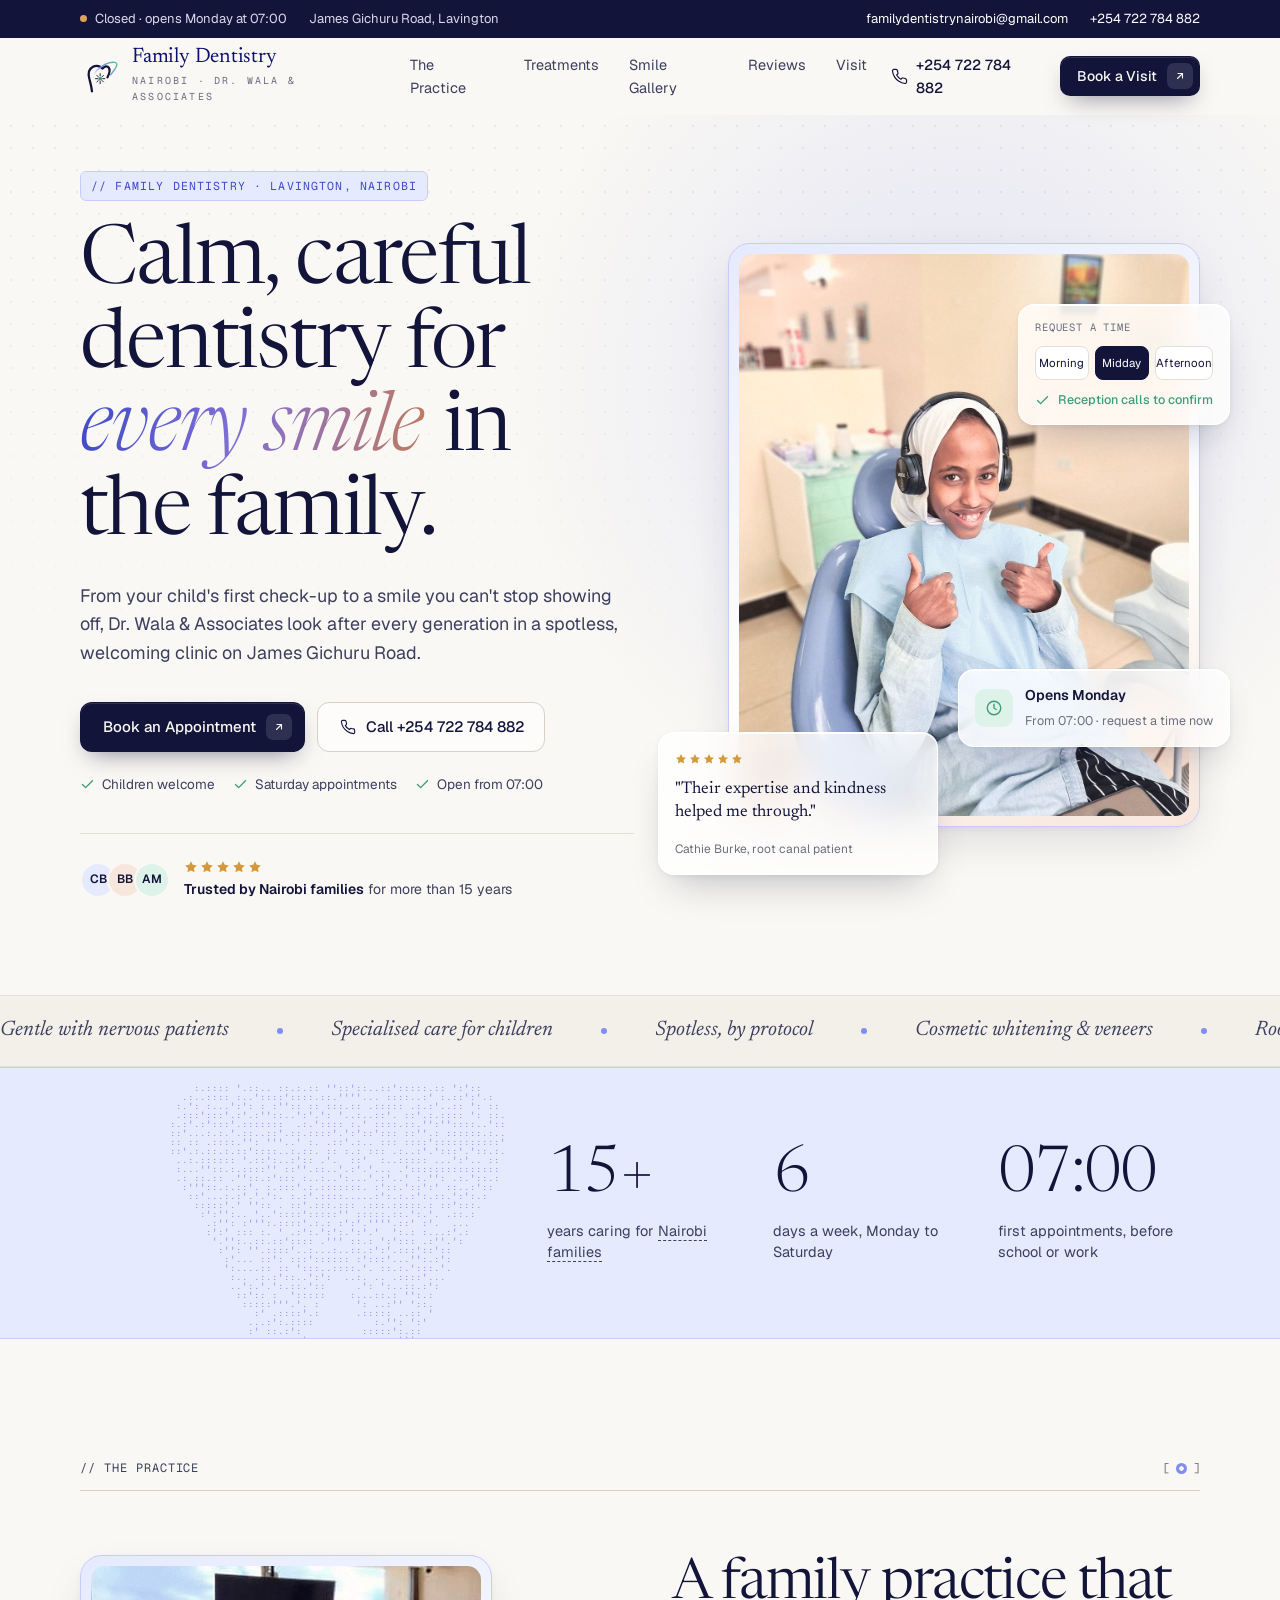
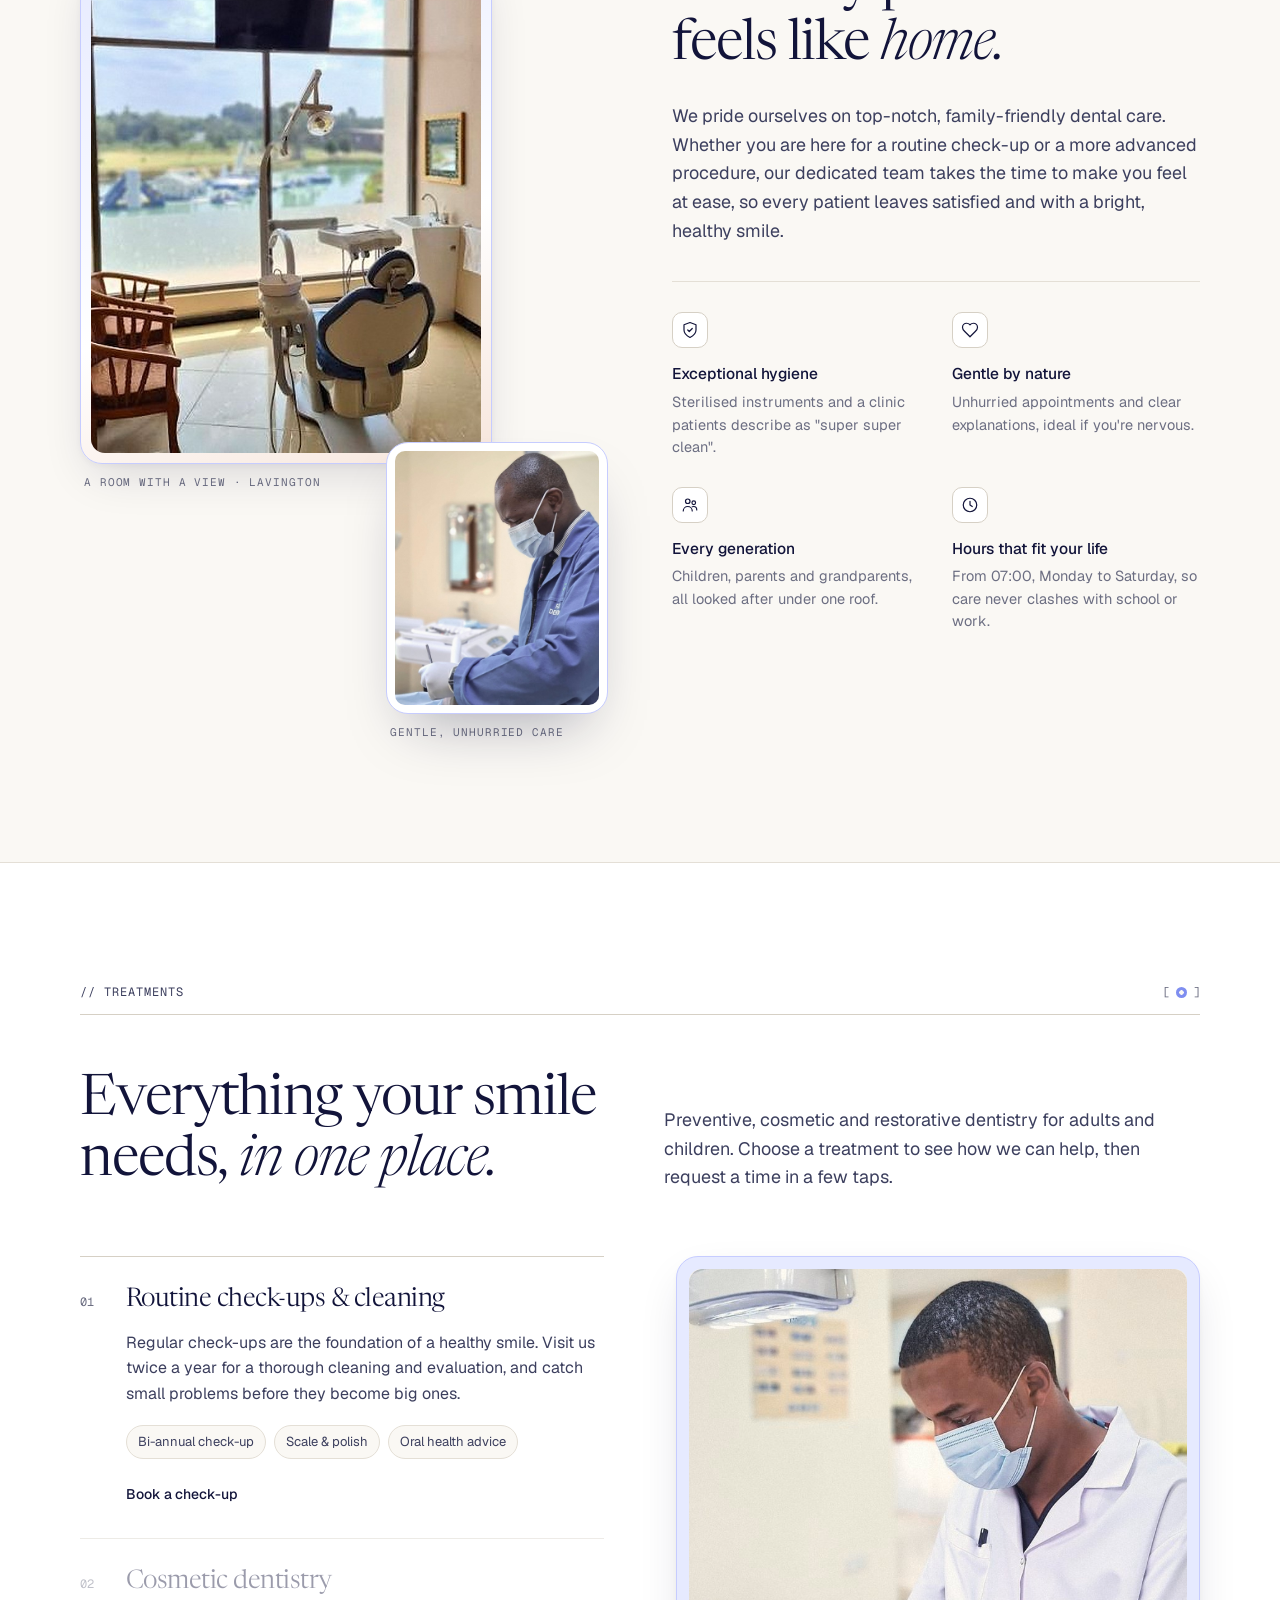
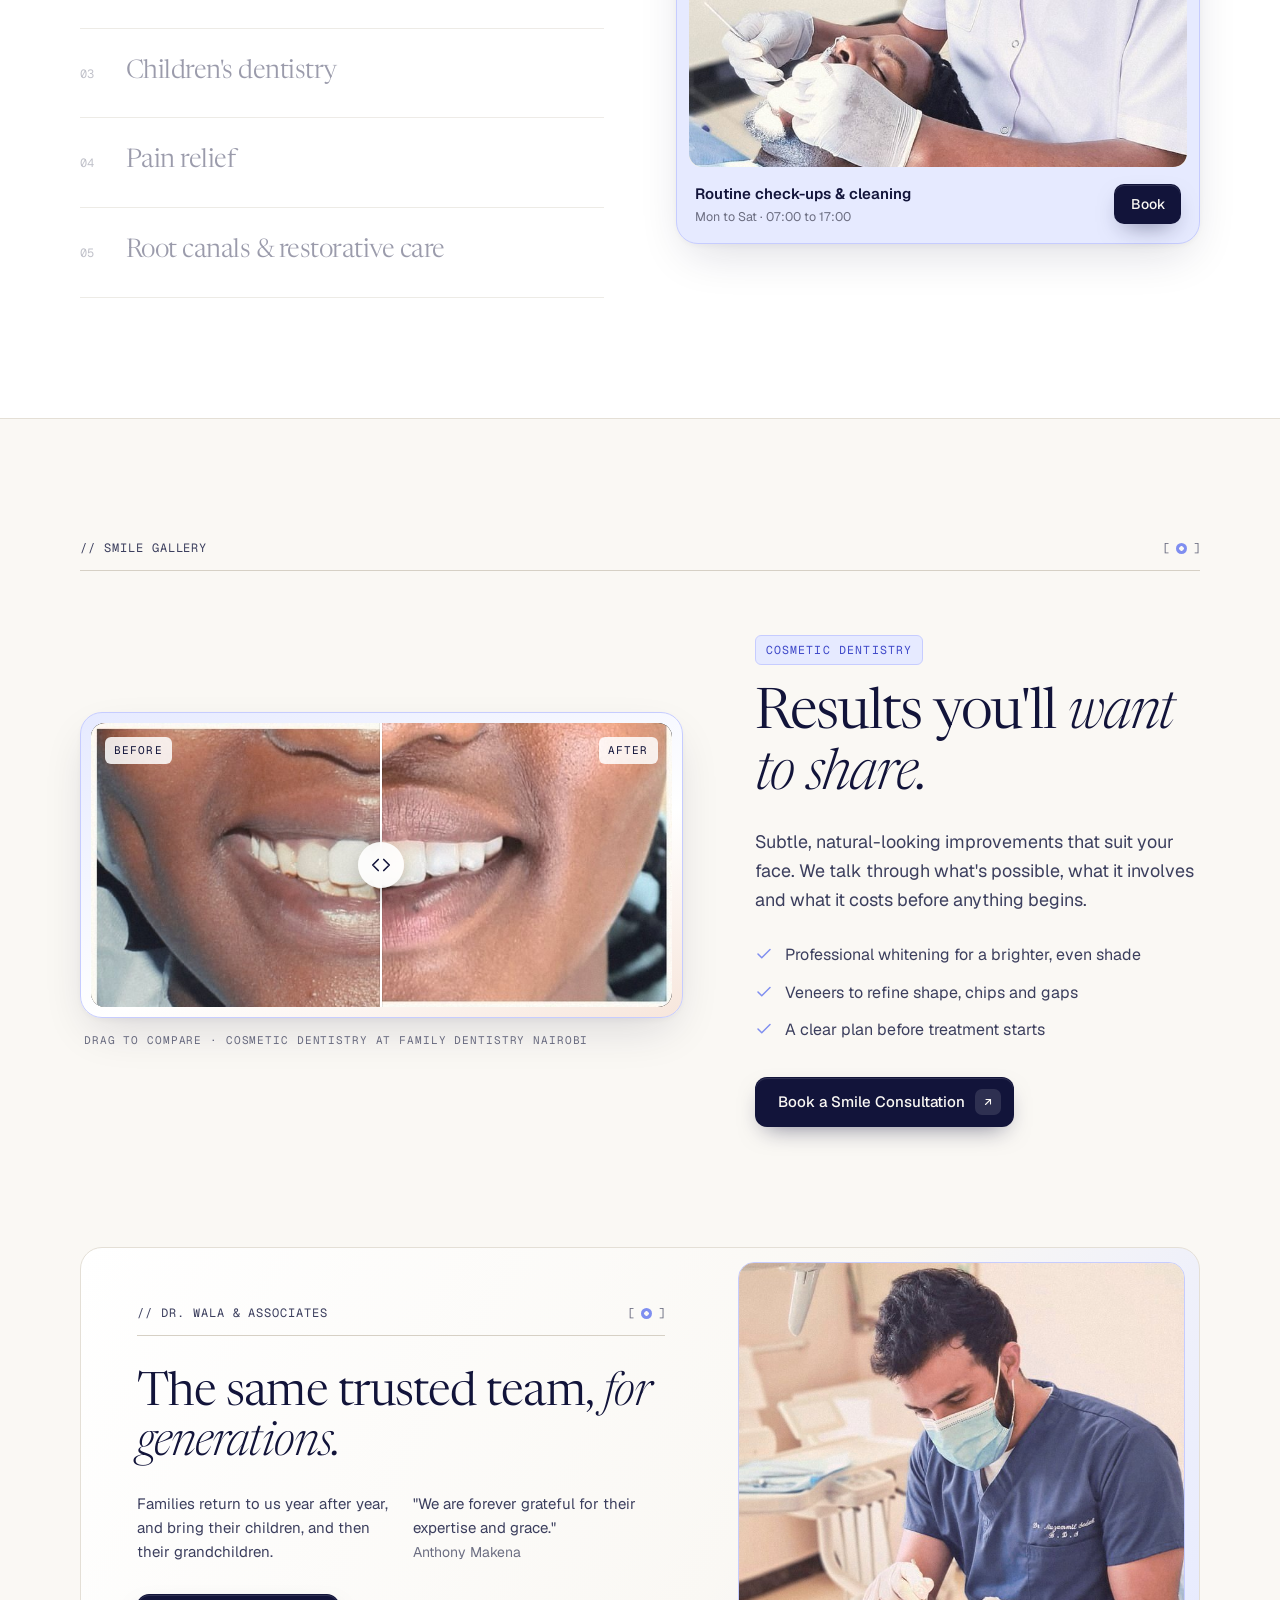
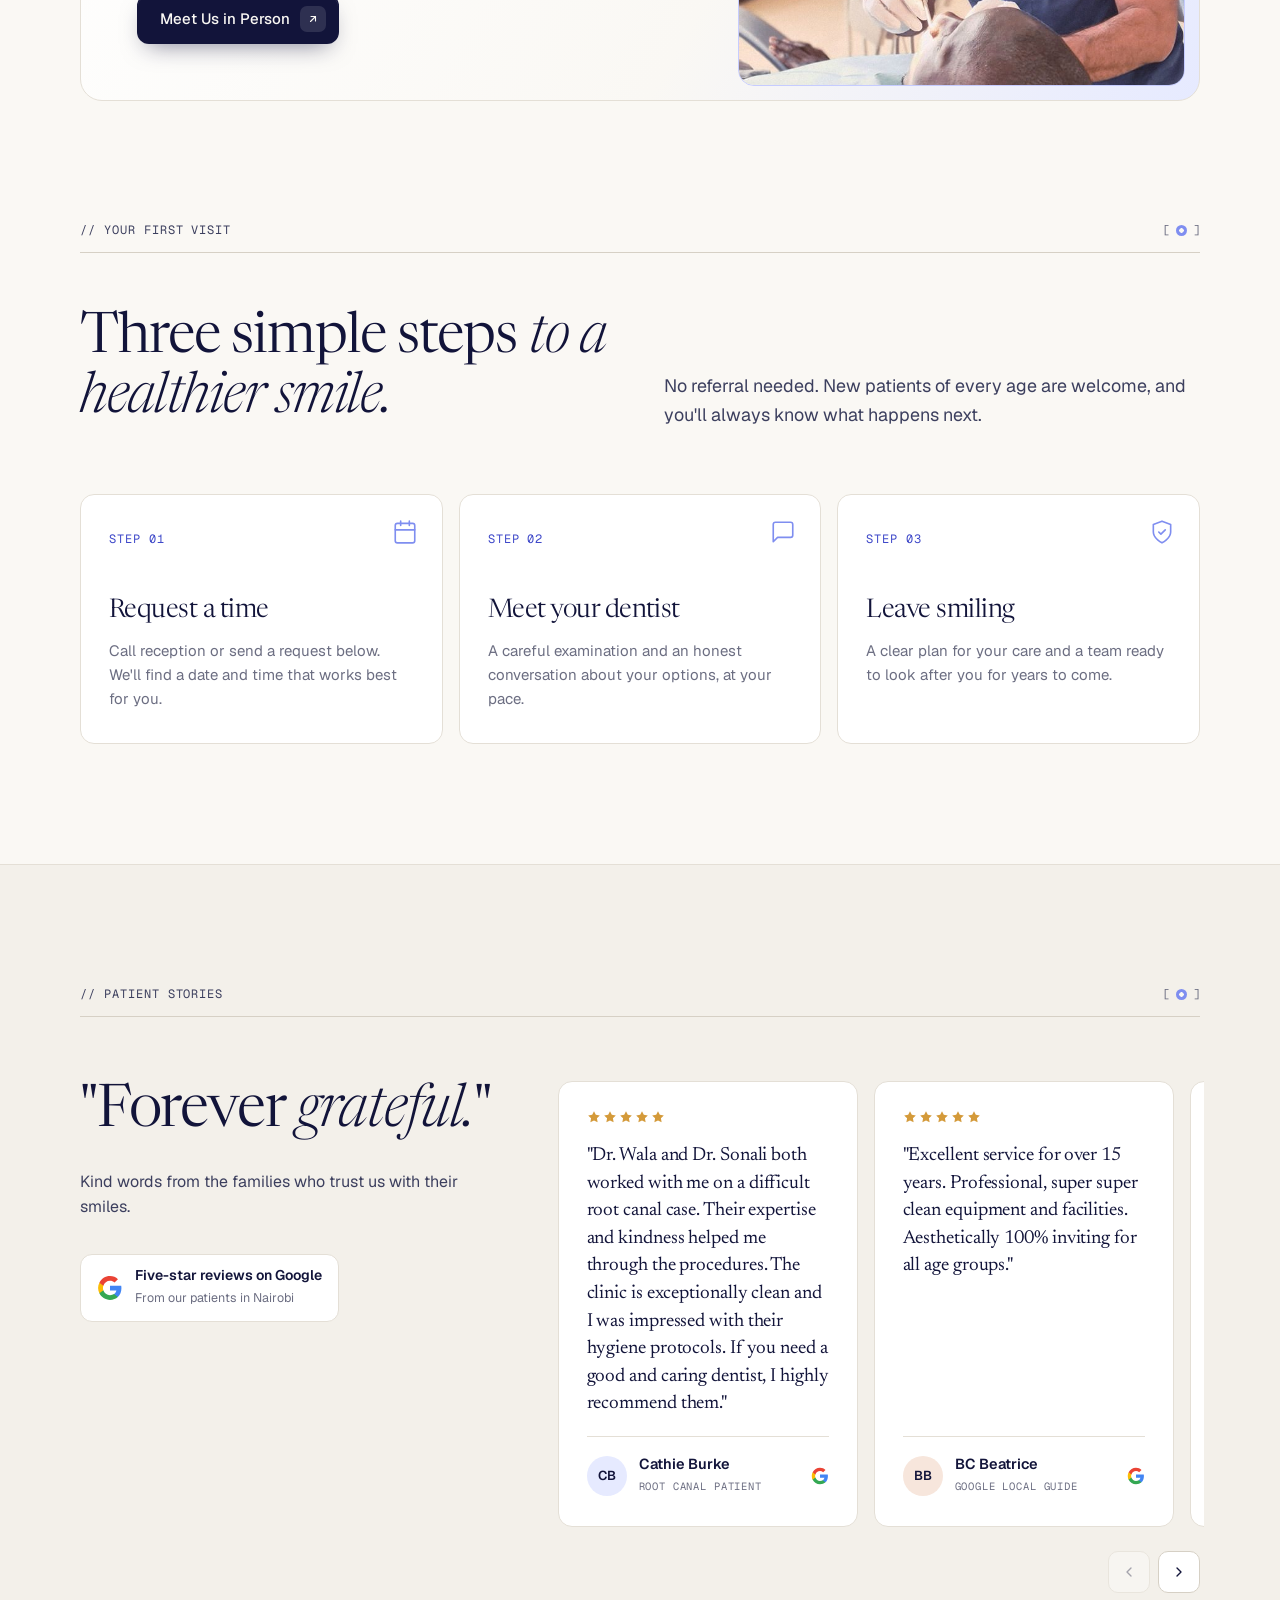
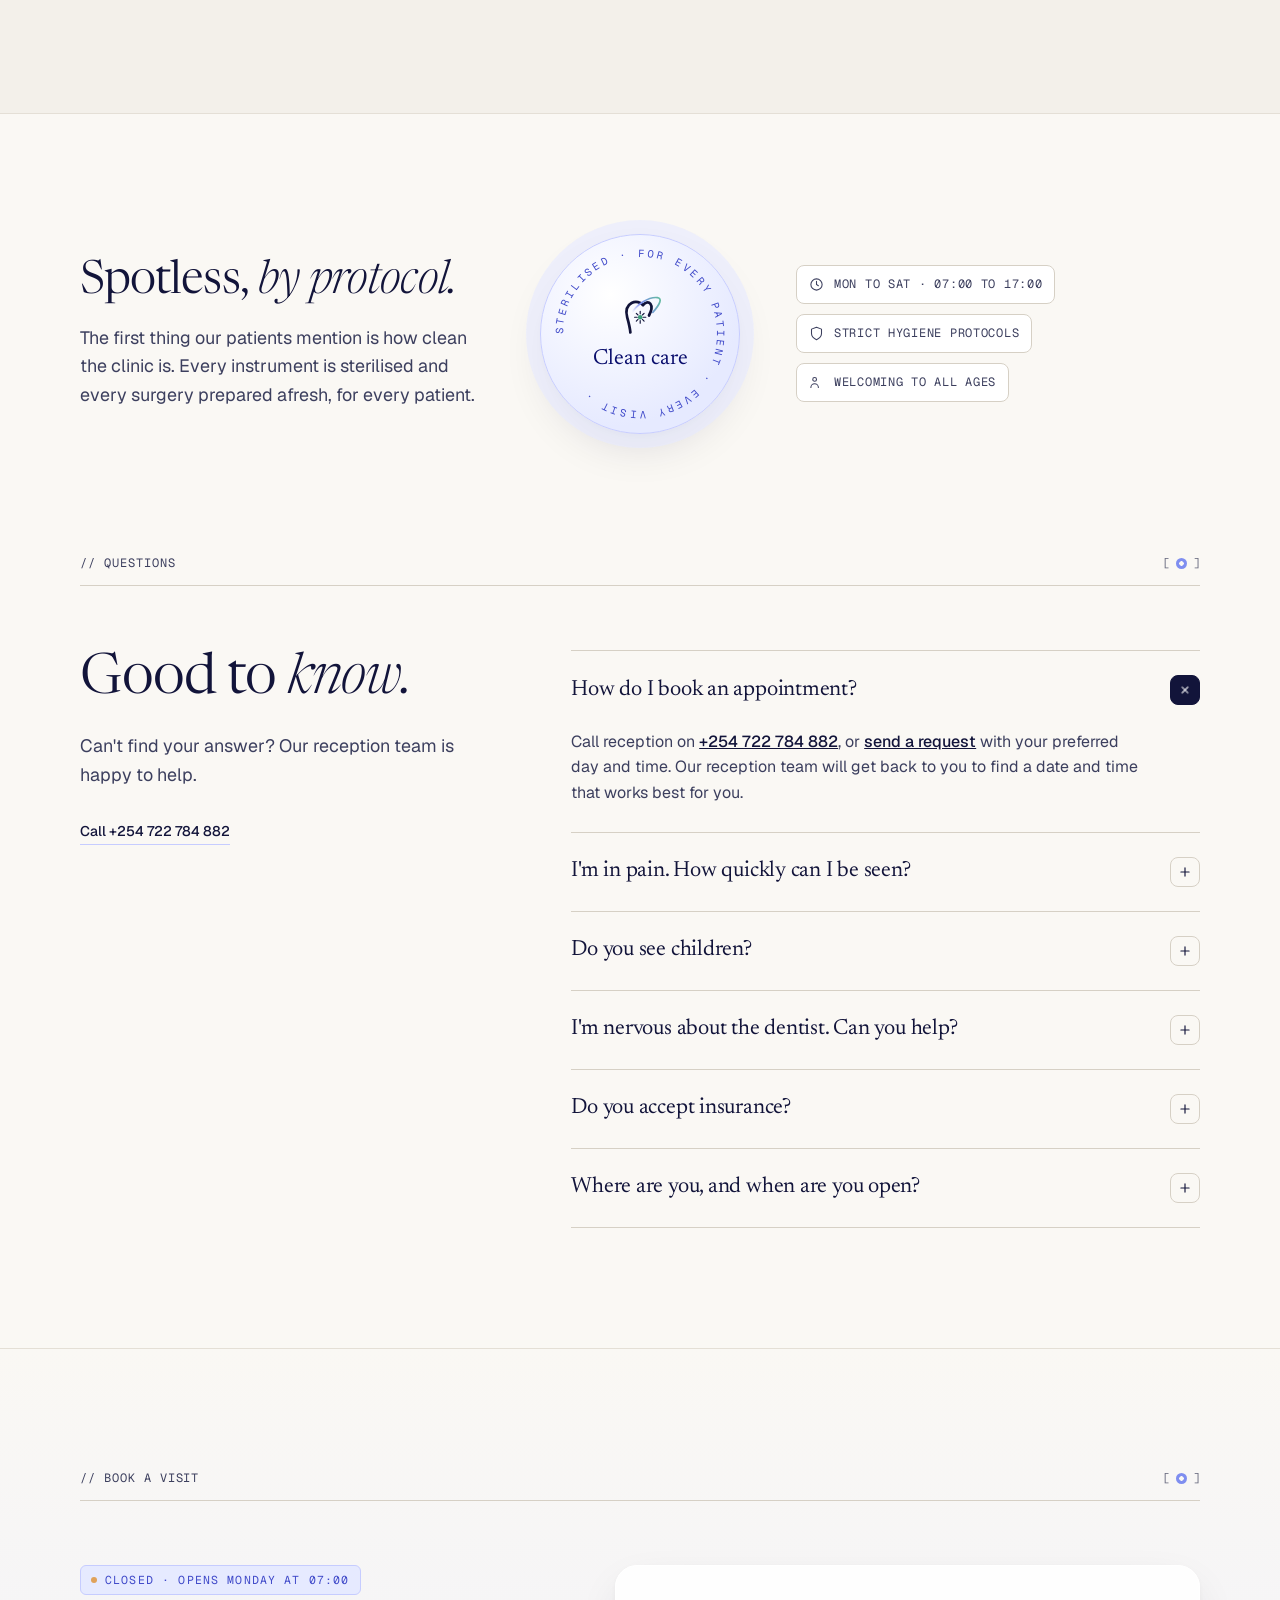
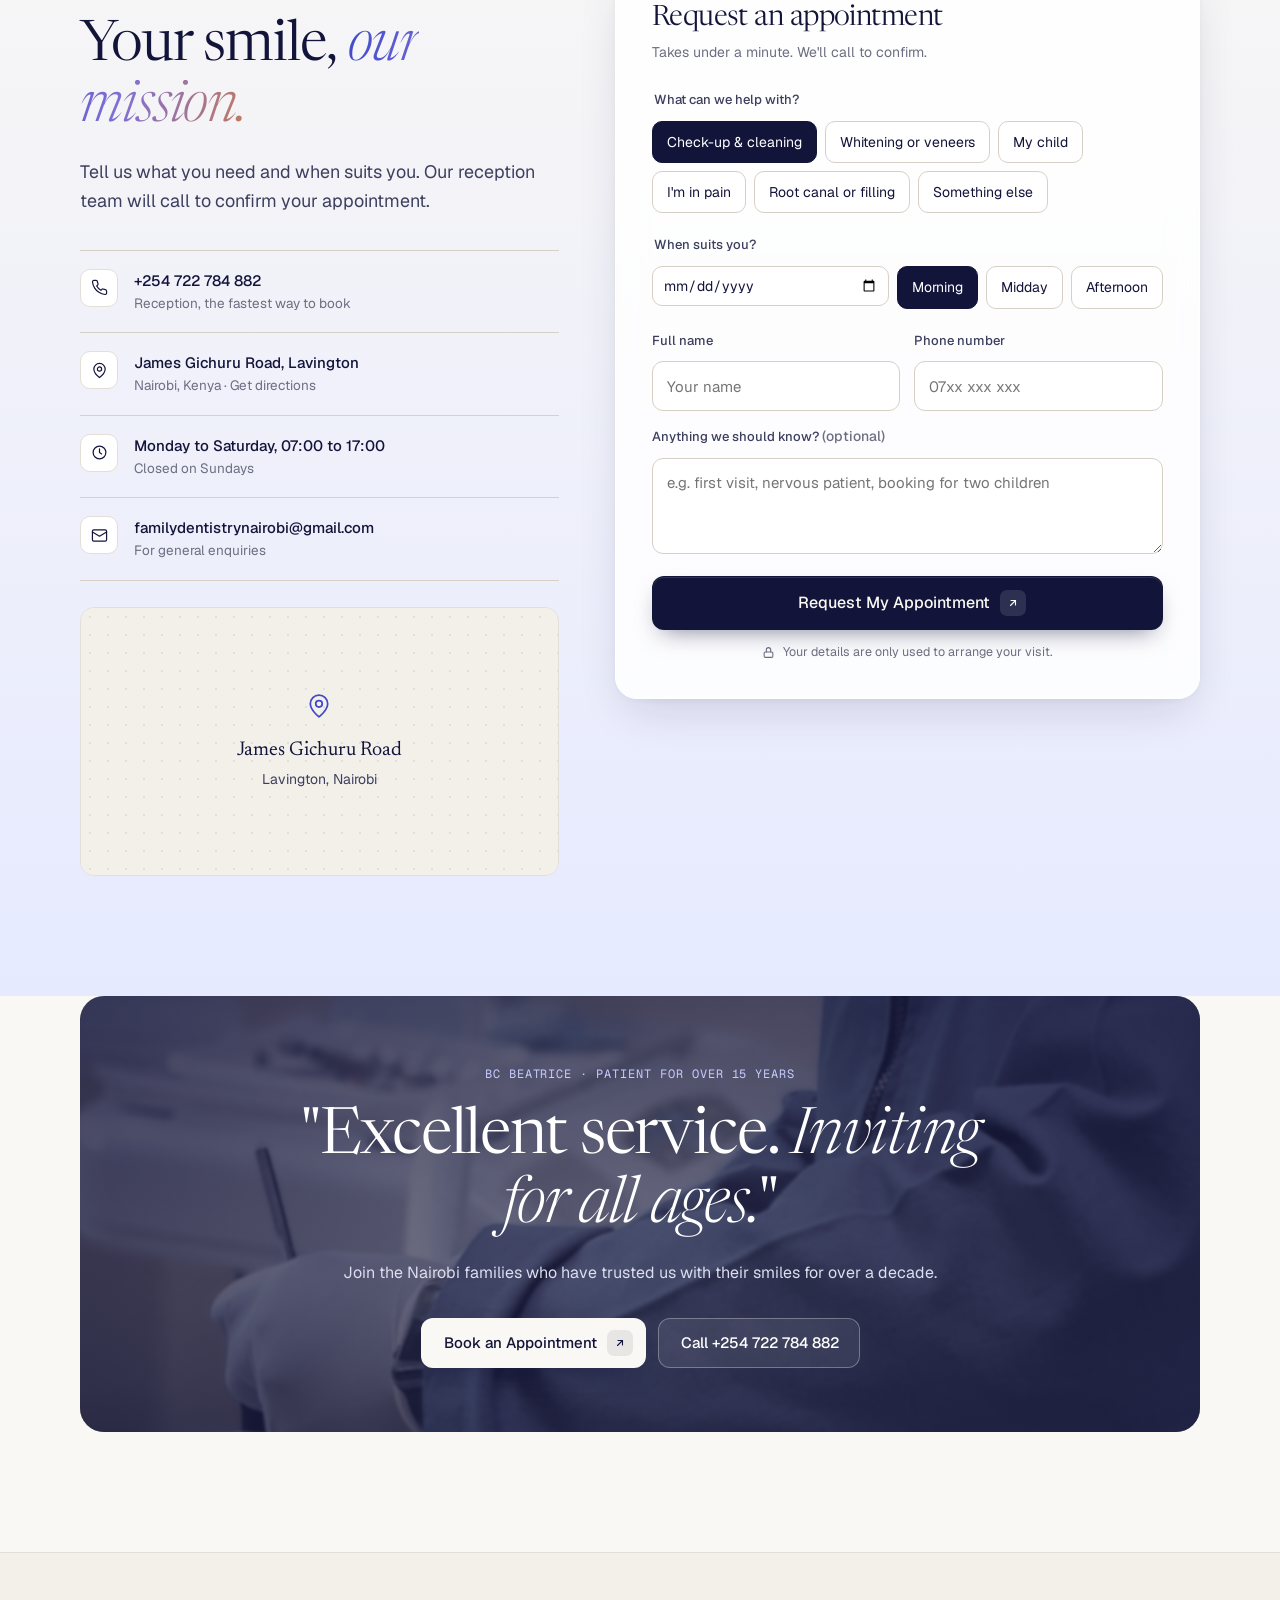
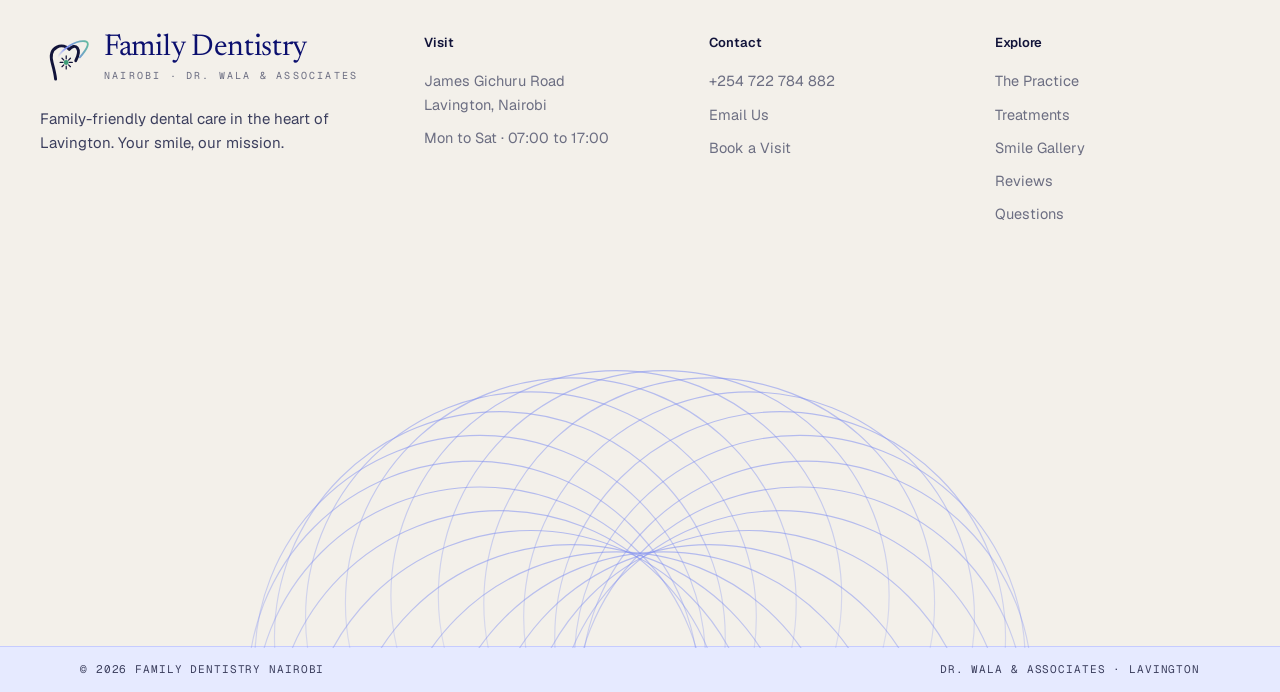
==== commit 9aa9c3e5: "Dentistry concept: the clinic's dentist portrait beside the treatment room Co-Authored-By: Claude Op" ====
--- a/dentistry/index.html
+++ b/dentistry/index.html
@@ -216,12 +216,12 @@
 
 /* ---------- about ---------- */
 .about-grid{display:grid;grid-template-columns:1fr 1fr;gap:64px;align-items:start}
-.about-imgs{position:relative;padding-bottom:190px}
+.about-imgs{position:relative;padding-bottom:250px}
 .about-imgs>div:first-child{width:78%}
 .about-imgs>div:first-child img{aspect-ratio:4/5;object-fit:cover;object-position:46% 50%}
-.about-imgs>div:last-child{position:absolute;right:0;bottom:0;width:44%}
+.about-imgs>div:last-child{position:absolute;right:0;bottom:0;width:42%}
 .about-imgs>div:last-child .frame{background:#fff;padding:8px;box-shadow:0 30px 60px -24px rgba(18,20,58,.35)}
-.about-imgs>div:last-child img{aspect-ratio:1/1;object-fit:cover;object-position:62% 30%;border-radius:10px}
+.about-imgs>div:last-child img{aspect-ratio:4/5;object-fit:cover;object-position:72% 22%;border-radius:10px}
 .cap{font-family:var(--mono);font-size:11px;letter-spacing:.08em;text-transform:uppercase;color:var(--muted);margin-top:10px;padding-left:4px}
 .about-copy h2{margin-bottom:26px}
 .about-copy .lede{margin-bottom:36px}
@@ -468,7 +468,7 @@
   .stat-grid{grid-template-columns:1fr;gap:28px}
   .stat{display:grid;grid-template-columns:120px 1fr;align-items:center;gap:16px}
   .stat p{margin:0}
-  .about-imgs{padding-bottom:120px}
+  .about-imgs{padding-bottom:160px}
   .pillars{grid-template-columns:1fr}
   .t-body>div{padding-left:0}
   .team-band{grid-template-columns:1fr}
@@ -627,7 +627,7 @@
           <div class="cap">A room with a view · Lavington</div>
         </div>
         <div class="rv" style="--d:.1s">
-          <div class="frame"><img src="assets/img/checkup.jpg" alt="A Family Dentistry dentist carrying out a check-up" width="800" height="800" loading="lazy"></div>
+          <div class="frame"><img src="assets/img/dentist-portrait.jpg" alt="A Family Dentistry Nairobi dentist in the clinic's blue coat, focused on treating a patient" width="1000" height="1238" loading="lazy"></div>
           <div class="cap">Gentle, unhurried care</div>
         </div>
       </div>
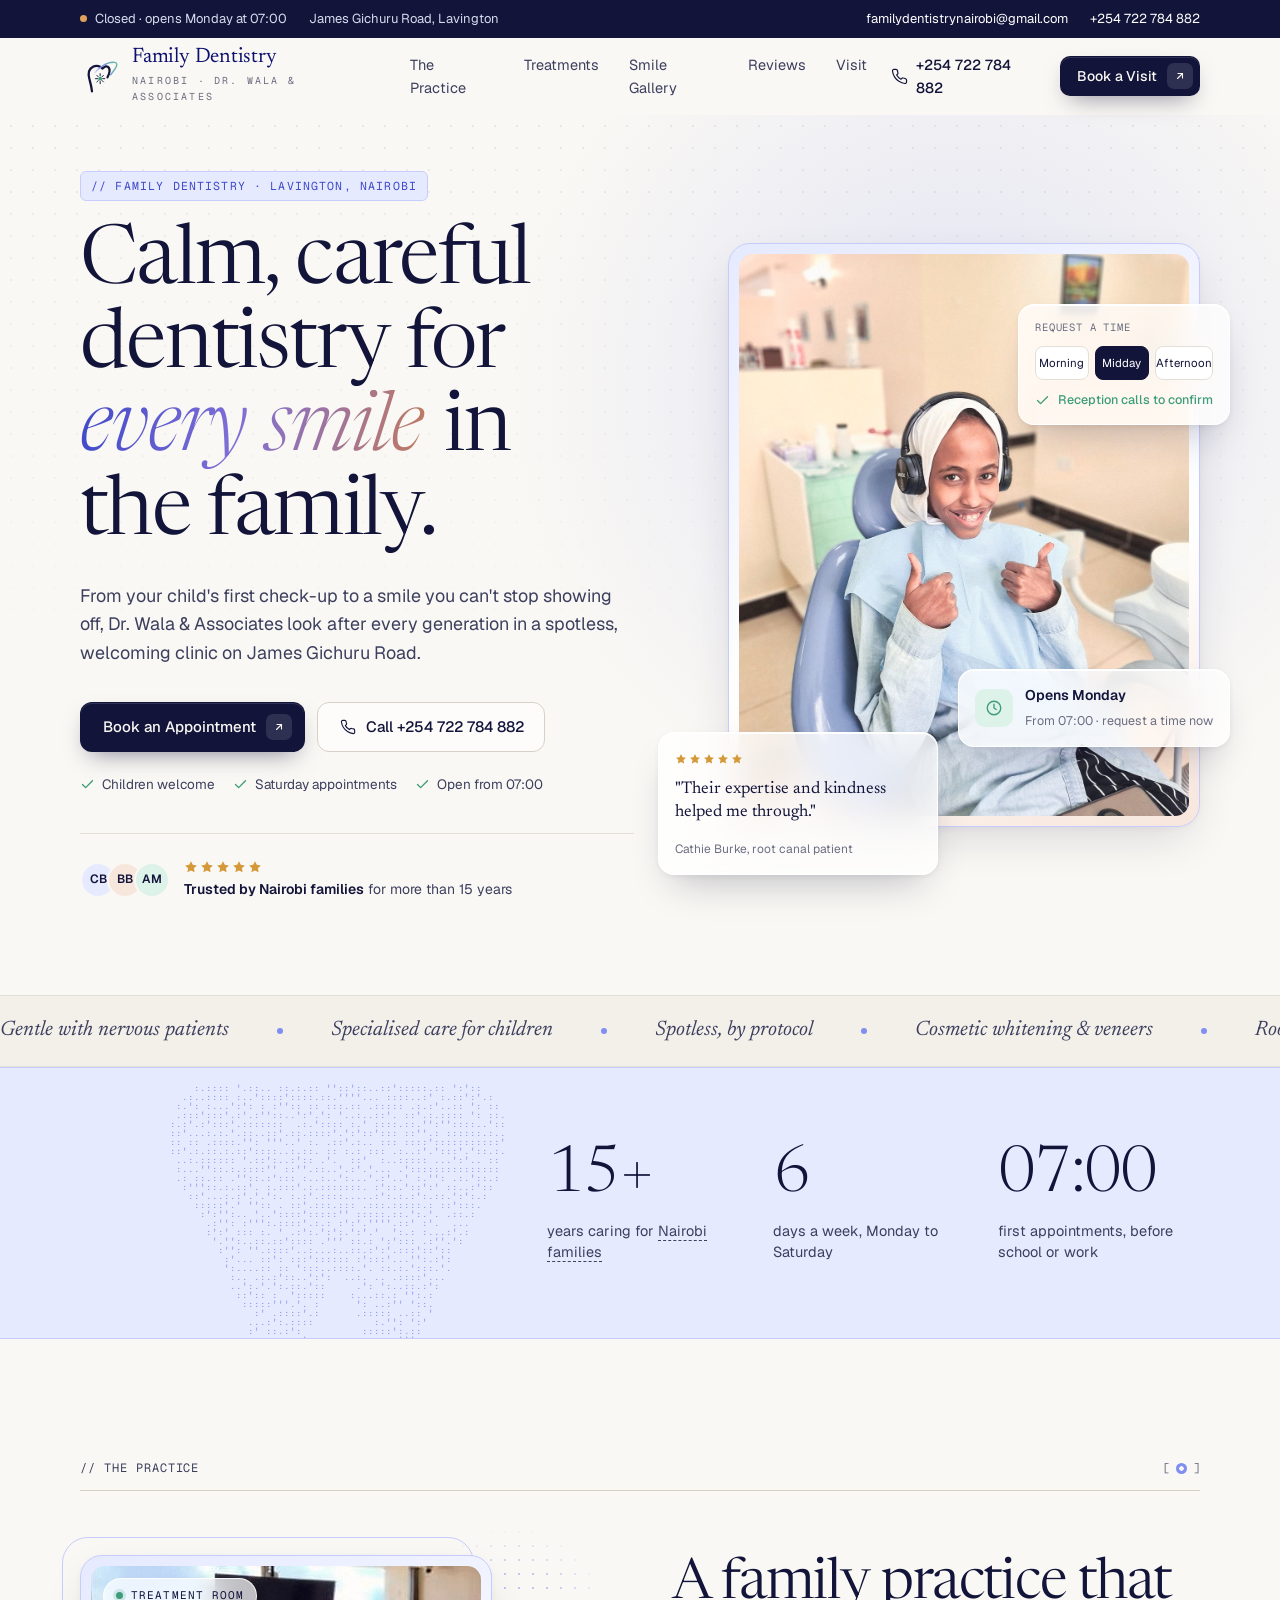
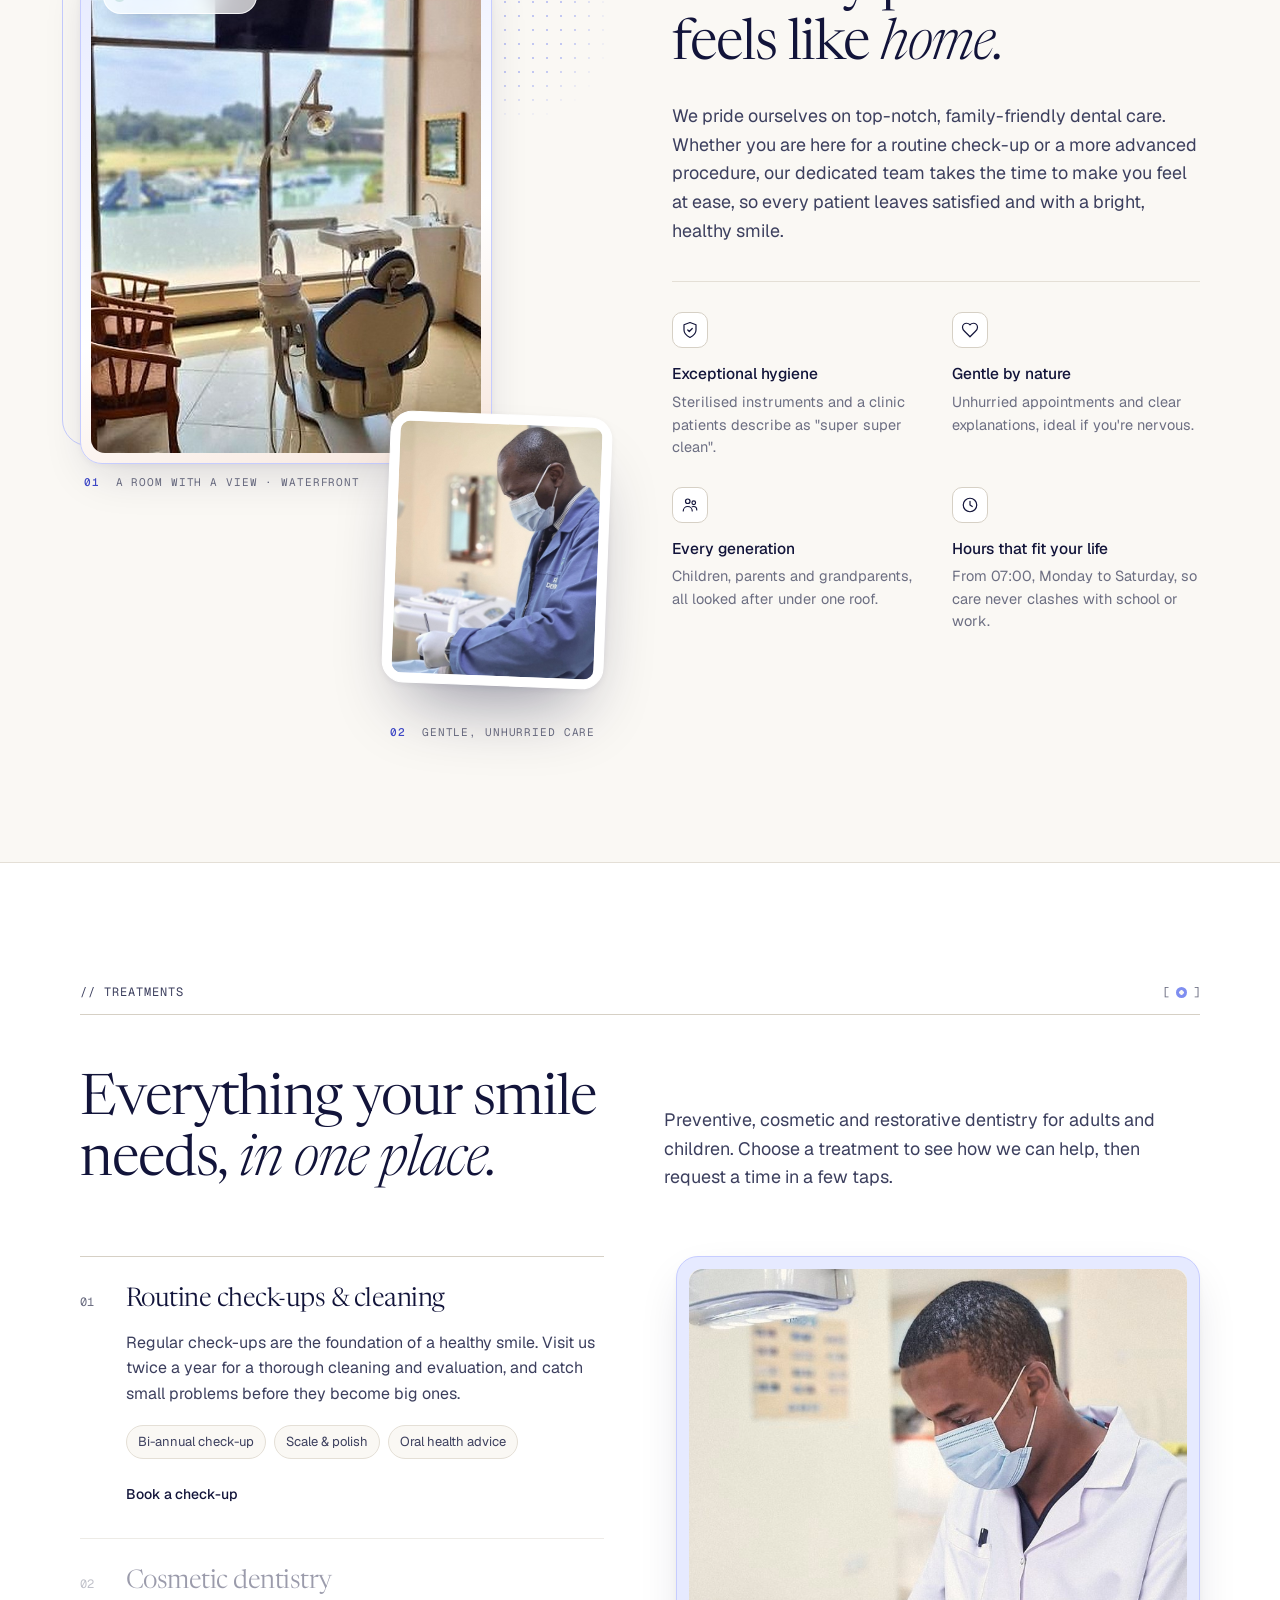
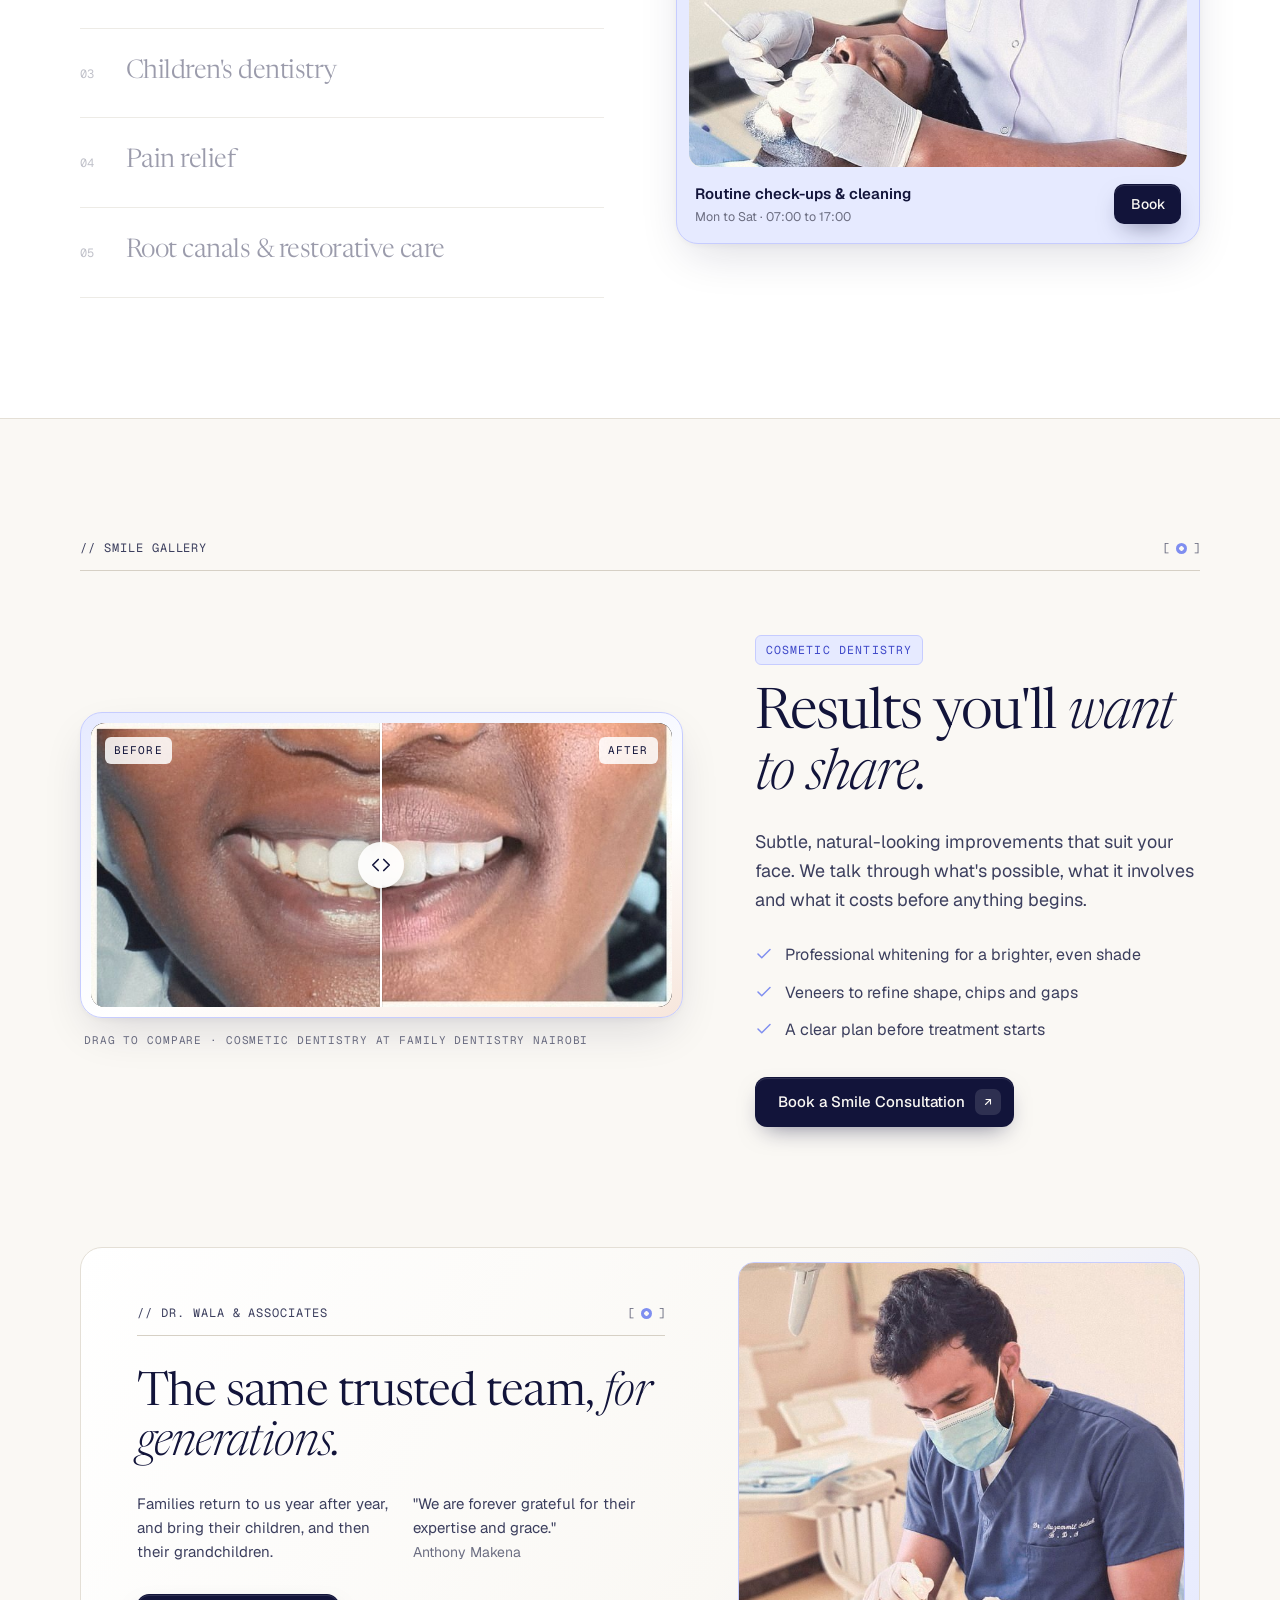
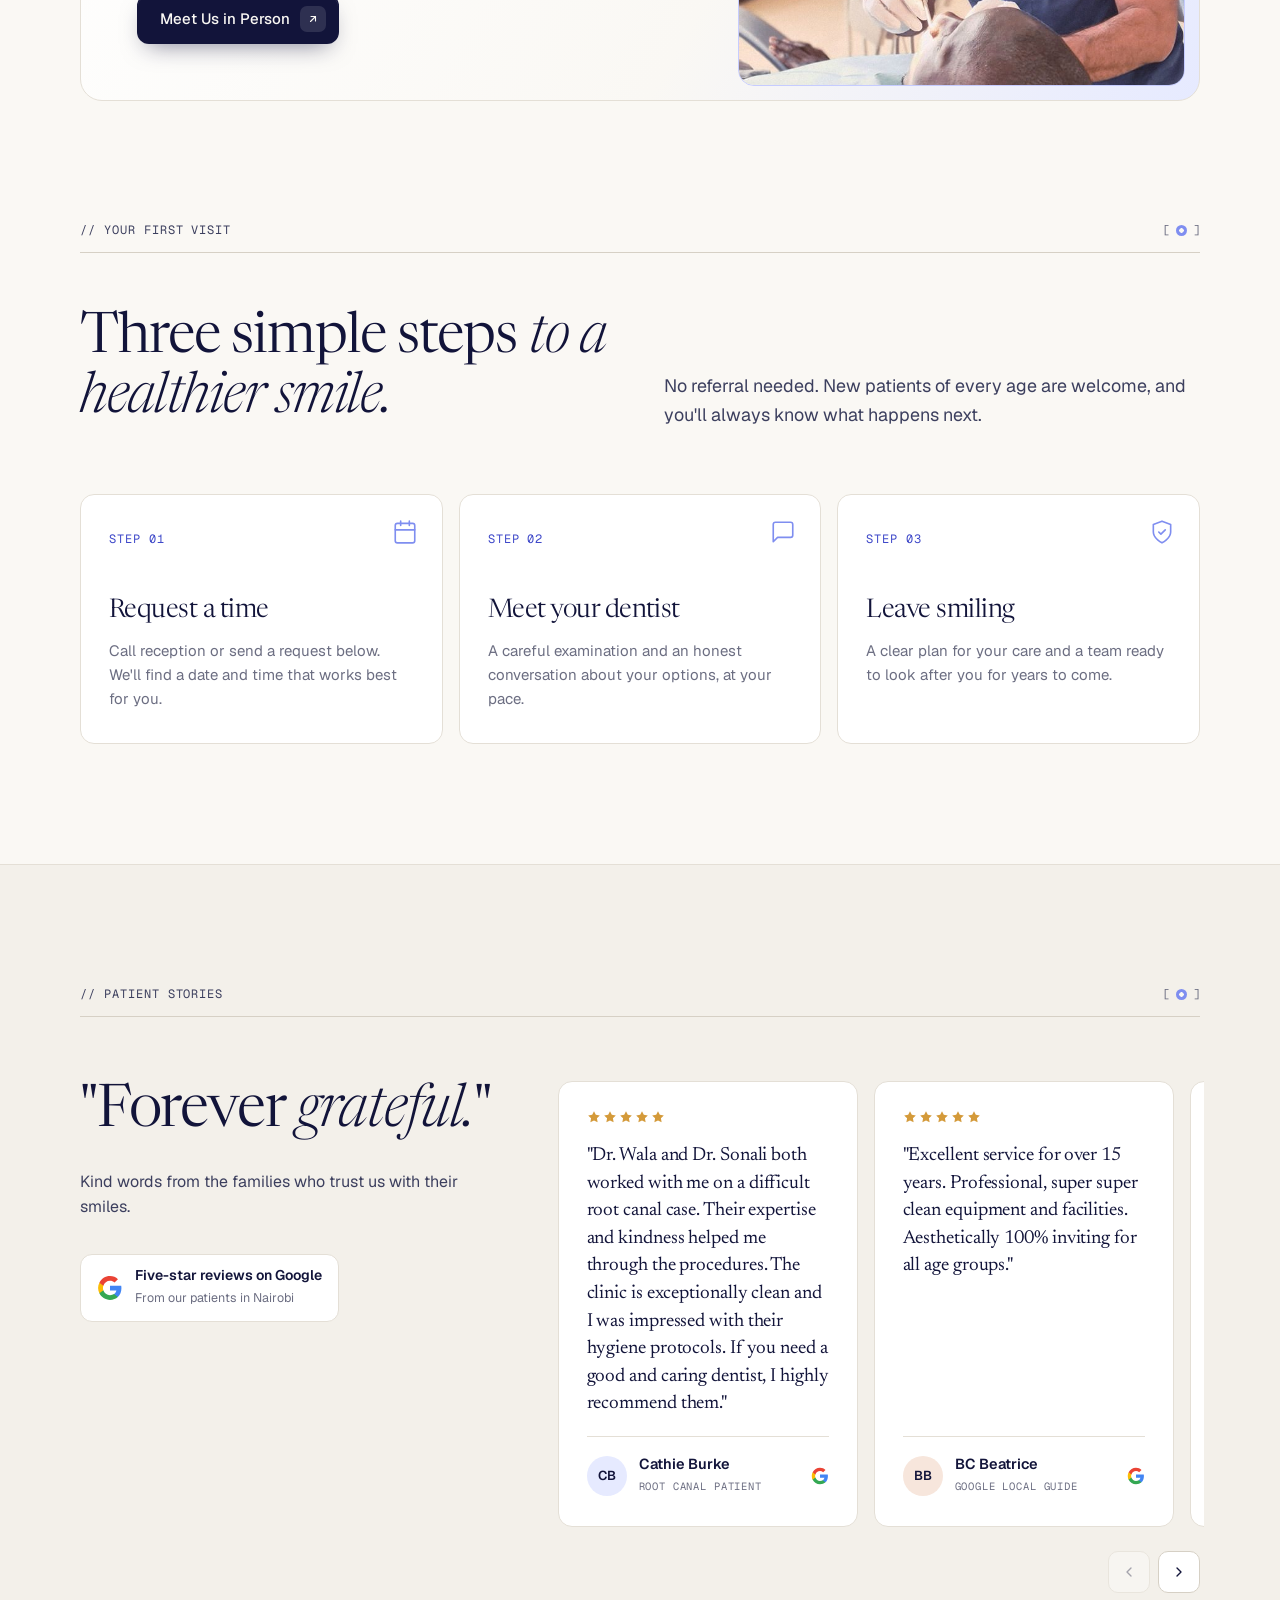
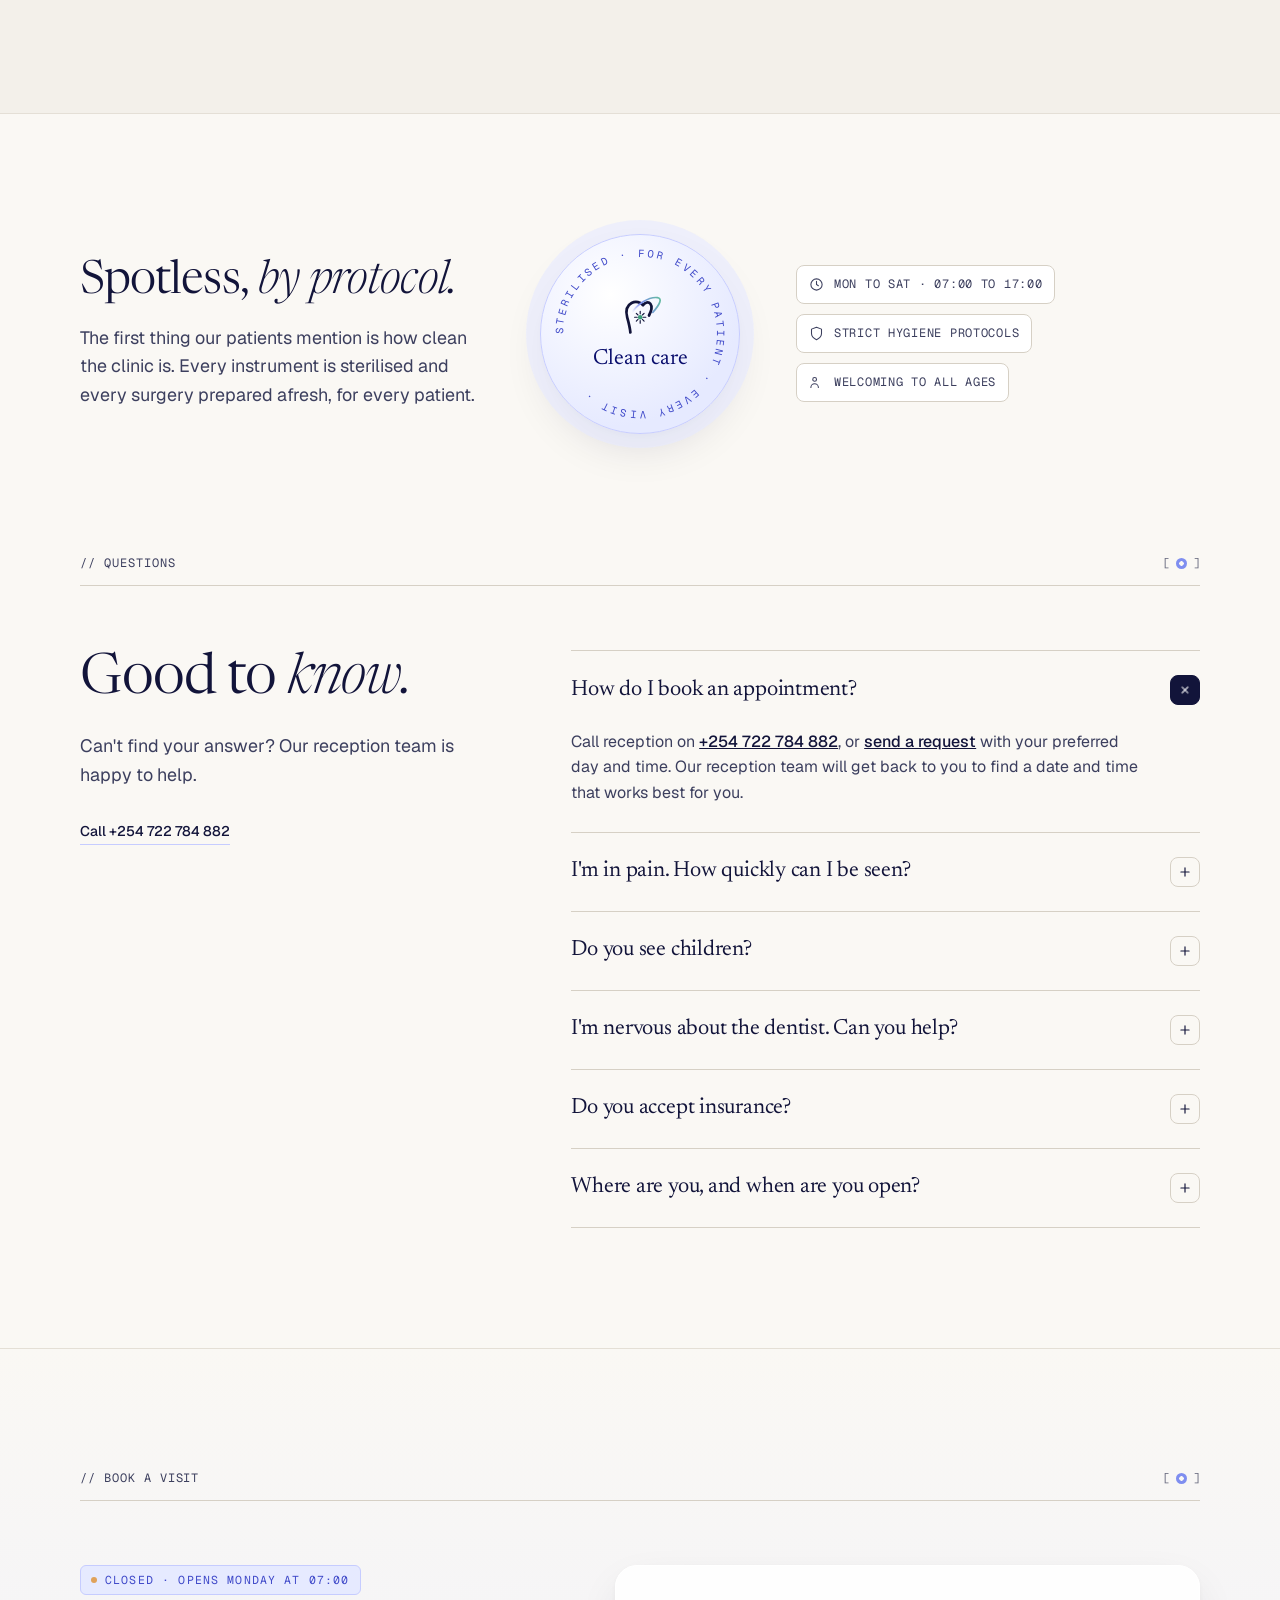
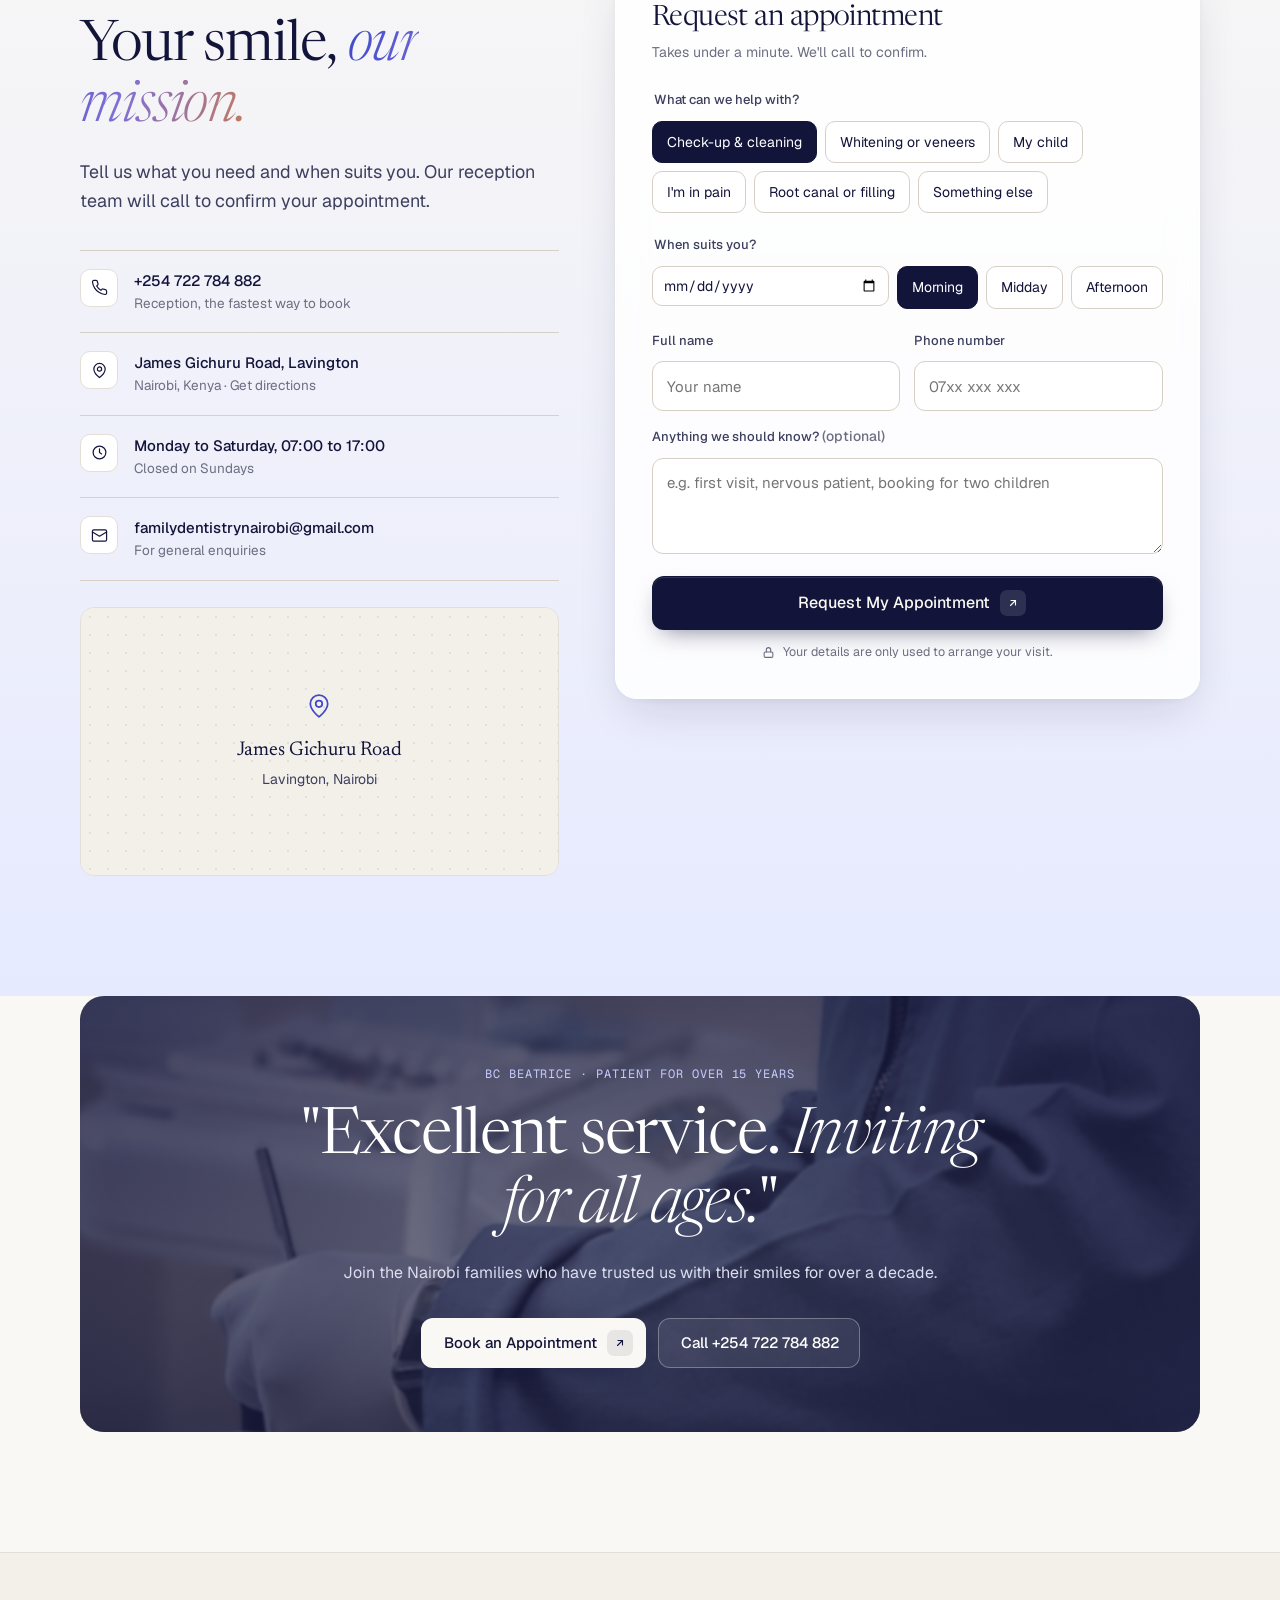
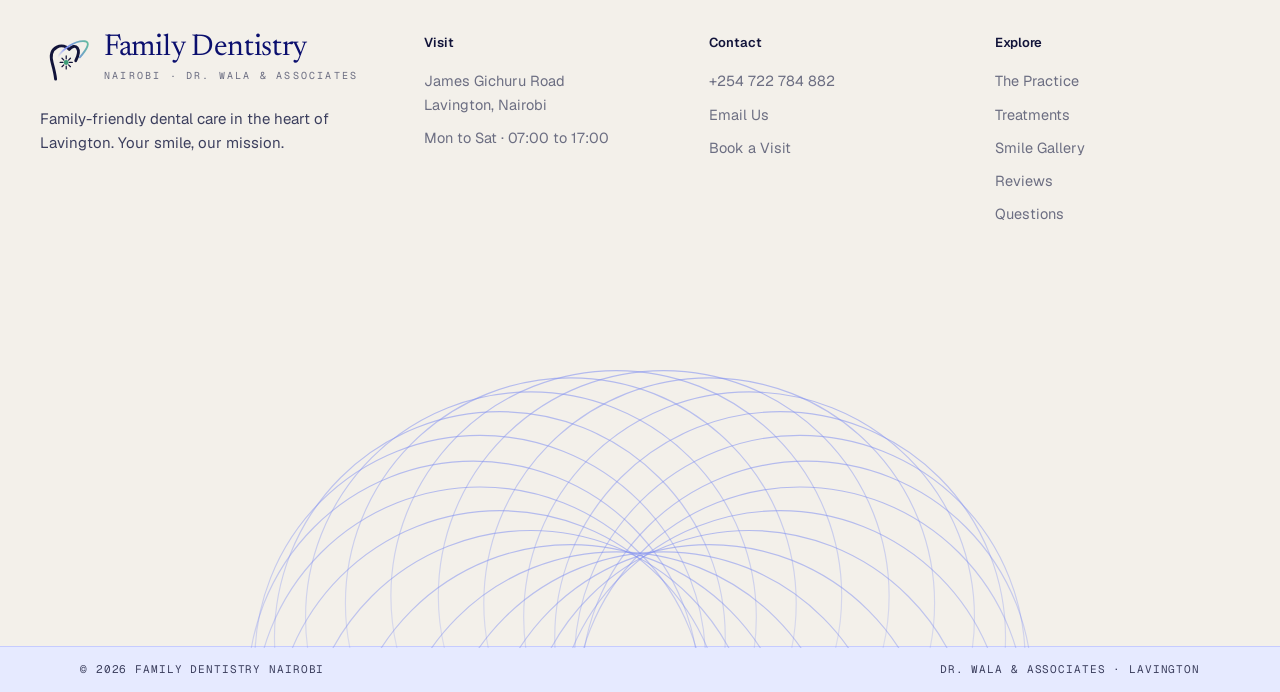
==== commit 222cd700: "Dentistry concept: Waterfront caption and a richer photo stack in the practice section Offset hairli" ====
--- a/dentistry/index.html
+++ b/dentistry/index.html
@@ -216,12 +216,23 @@
 
 /* ---------- about ---------- */
 .about-grid{display:grid;grid-template-columns:1fr 1fr;gap:64px;align-items:start}
-.about-imgs{position:relative;padding-bottom:250px}
-.about-imgs>div:first-child{width:78%}
-.about-imgs>div:first-child img{aspect-ratio:4/5;object-fit:cover;object-position:46% 50%}
-.about-imgs>div:last-child{position:absolute;right:0;bottom:0;width:42%}
-.about-imgs>div:last-child .frame{background:#fff;padding:8px;box-shadow:0 30px 60px -24px rgba(18,20,58,.35)}
+.about-imgs{position:relative;padding-bottom:250px;isolation:isolate}
+/* the room: an offset hairline frame and a patch of dots behind it, a frosted label on it */
+.about-imgs>div:nth-child(2){position:relative;width:78%}
+.about-imgs>div:nth-child(2)::before{content:"";position:absolute;inset:-18px 18px 46px -18px;border:1px solid var(--peri-2);border-radius:26px;z-index:-1}
+.about-imgs>div:nth-child(2) img{aspect-ratio:4/5;object-fit:cover;object-position:46% 50%;transition:transform 1.4s cubic-bezier(.2,.7,.2,1)}
+.about-imgs>div:nth-child(2) .frame{overflow:hidden}
+.about-imgs>div:nth-child(2):hover img{transform:scale(1.03)}
+.dots-patch{position:absolute;right:-6px;top:-30px;width:200px;height:200px;z-index:-1;background-image:radial-gradient(var(--peri) 1.2px,transparent 1.5px);background-size:14px 14px;opacity:.45;-webkit-mask-image:radial-gradient(closest-side,#000 55%,transparent);mask-image:radial-gradient(closest-side,#000 55%,transparent)}
+.room-chip{position:absolute;top:22px;left:22px;display:inline-flex;align-items:center;gap:8px;padding:8px 12px;border-radius:999px;background:rgba(255,255,255,.72);backdrop-filter:blur(14px) saturate(1.5);-webkit-backdrop-filter:blur(14px) saturate(1.5);border:1px solid rgba(255,255,255,.85);font-family:var(--mono);font-size:11px;letter-spacing:.1em;text-transform:uppercase;color:var(--ink);box-shadow:0 8px 20px -10px rgba(18,20,58,.35)}
+.room-chip i{width:7px;height:7px;border-radius:50%;background:var(--mint);box-shadow:0 0 0 3px rgba(62,156,120,.18)}
+/* the portrait: a white-matted card at a slight angle that settles on hover and drifts as you scroll */
+.about-imgs>div:last-child{position:absolute;right:0;bottom:0;width:42%;z-index:2}
+.about-imgs>div:last-child .frame{background:#fff;padding:9px;border-color:#fff;box-shadow:0 2px 6px rgba(18,20,58,.06),0 40px 70px -28px rgba(18,20,58,.45);transform:translateY(var(--drift,0px)) rotate(2.2deg);transition:transform .7s cubic-bezier(.2,.7,.2,1),box-shadow .7s}
+.about-imgs>div:last-child .frame:hover{transform:translateY(calc(var(--drift,0px) - 6px)) rotate(0deg);box-shadow:0 2px 6px rgba(18,20,58,.06),0 50px 80px -28px rgba(18,20,58,.5)}
 .about-imgs>div:last-child img{aspect-ratio:4/5;object-fit:cover;object-position:72% 22%;border-radius:10px}
+.about-imgs .cap b{font-weight:500;color:#3F49C9;margin-right:8px}
+@media (prefers-reduced-motion:reduce){.about-imgs>div:last-child .frame{transform:rotate(2.2deg)}}
 .cap{font-family:var(--mono);font-size:11px;letter-spacing:.08em;text-transform:uppercase;color:var(--muted);margin-top:10px;padding-left:4px}
 .about-copy h2{margin-bottom:26px}
 .about-copy .lede{margin-bottom:36px}
@@ -469,6 +480,10 @@
   .stat{display:grid;grid-template-columns:120px 1fr;align-items:center;gap:16px}
   .stat p{margin:0}
   .about-imgs{padding-bottom:160px}
+  .about-imgs>div:nth-child(2)::before{inset:-10px 10px 40px -10px}
+  .dots-patch{right:-8px;top:-20px;width:130px;height:130px}
+  .room-chip{top:14px;left:14px}
+  .about-imgs>div:nth-child(2) .cap{max-width:54%;line-height:1.5}
   .pillars{grid-template-columns:1fr}
   .t-body>div{padding-left:0}
   .team-band{grid-template-columns:1fr}
@@ -622,13 +637,14 @@
     <div class="eyebrow rv"><span class="mono">// The practice</span><span class="eb-mark">[ <i></i> ]</span></div>
     <div class="about-grid" style="margin-top:64px">
       <div class="about-imgs">
+        <span class="dots-patch" aria-hidden="true"></span>
         <div class="rv">
-          <div class="frame"><img src="assets/img/treatment-room.jpg" alt="A bright treatment room at Family Dentistry Nairobi, with a dental chair beside a large window over the water" width="900" height="900" loading="lazy"></div>
-          <div class="cap">A room with a view · Lavington</div>
-        </div>
-        <div class="rv" style="--d:.1s">
-          <div class="frame"><img src="assets/img/dentist-portrait.jpg" alt="A Family Dentistry Nairobi dentist in the clinic's blue coat, focused on treating a patient" width="1000" height="1238" loading="lazy"></div>
-          <div class="cap">Gentle, unhurried care</div>
+          <div class="frame"><img src="assets/img/treatment-room.jpg" alt="A bright treatment room at Family Dentistry Nairobi, with a dental chair beside a large window over the water" width="900" height="900" loading="lazy"><span class="room-chip"><i></i>Treatment room</span></div>
+          <div class="cap"><b>01</b> A room with a view · Waterfront</div>
+        </div>
+        <div class="rv" style="--d:.15s">
+          <div class="frame" id="portraitCard"><img src="assets/img/dentist-portrait.jpg" alt="A Family Dentistry Nairobi dentist in the clinic's blue coat, focused on treating a patient" width="1000" height="1238" loading="lazy"></div>
+          <div class="cap"><b>02</b> Gentle, unhurried care</div>
         </div>
       </div>
       <div class="about-copy">
@@ -1103,6 +1119,15 @@
   mb.addEventListener('click',function(){var o=dr.classList.toggle('open');mb.setAttribute('aria-expanded',o)});
   $$('#drawer a').forEach(function(a){a.addEventListener('click',function(){dr.classList.remove('open');mb.setAttribute('aria-expanded','false')})});
 
+  /* ---- the practice: the portrait card drifts a little faster than the room as you scroll ---- */
+  (function(){
+    var card=document.getElementById('portraitCard');
+    if(!card||window.matchMedia('(prefers-reduced-motion: reduce)').matches)return;
+    var ticking=false;
+    function drift(){ticking=false;var r=card.getBoundingClientRect(),c=r.top+r.height/2-window.innerHeight/2;card.style.setProperty('--drift',Math.max(-28,Math.min(28,-c*0.06)).toFixed(1)+'px')}
+    window.addEventListener('scroll',function(){if(!ticking){ticking=true;requestAnimationFrame(drift)}},{passive:true});drift();
+  })();
+
   /* ---- reveal ---- */
   if('IntersectionObserver' in window){
     var io=new IntersectionObserver(function(es){es.forEach(function(e){if(e.isIntersecting){e.target.classList.add('in');io.unobserve(e.target)}})},{rootMargin:'0px 0px -8% 0px',threshold:.08});
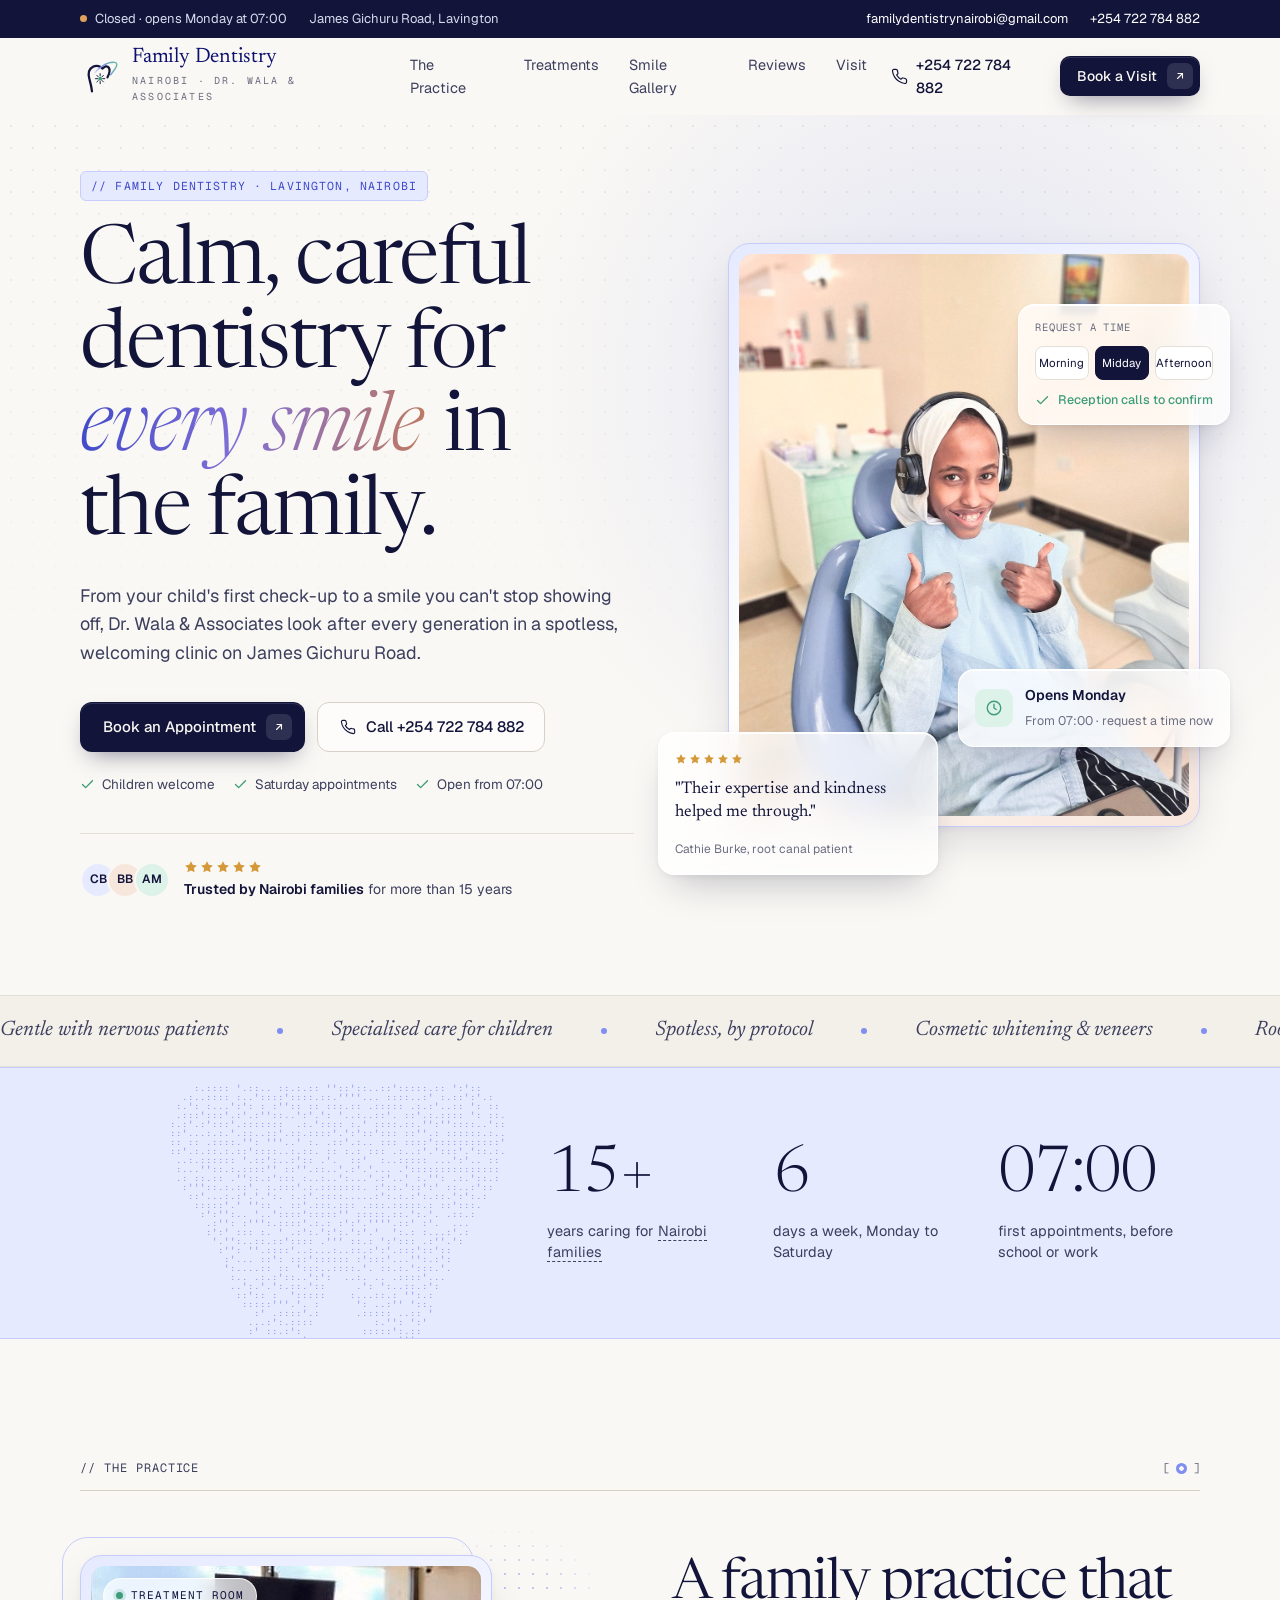
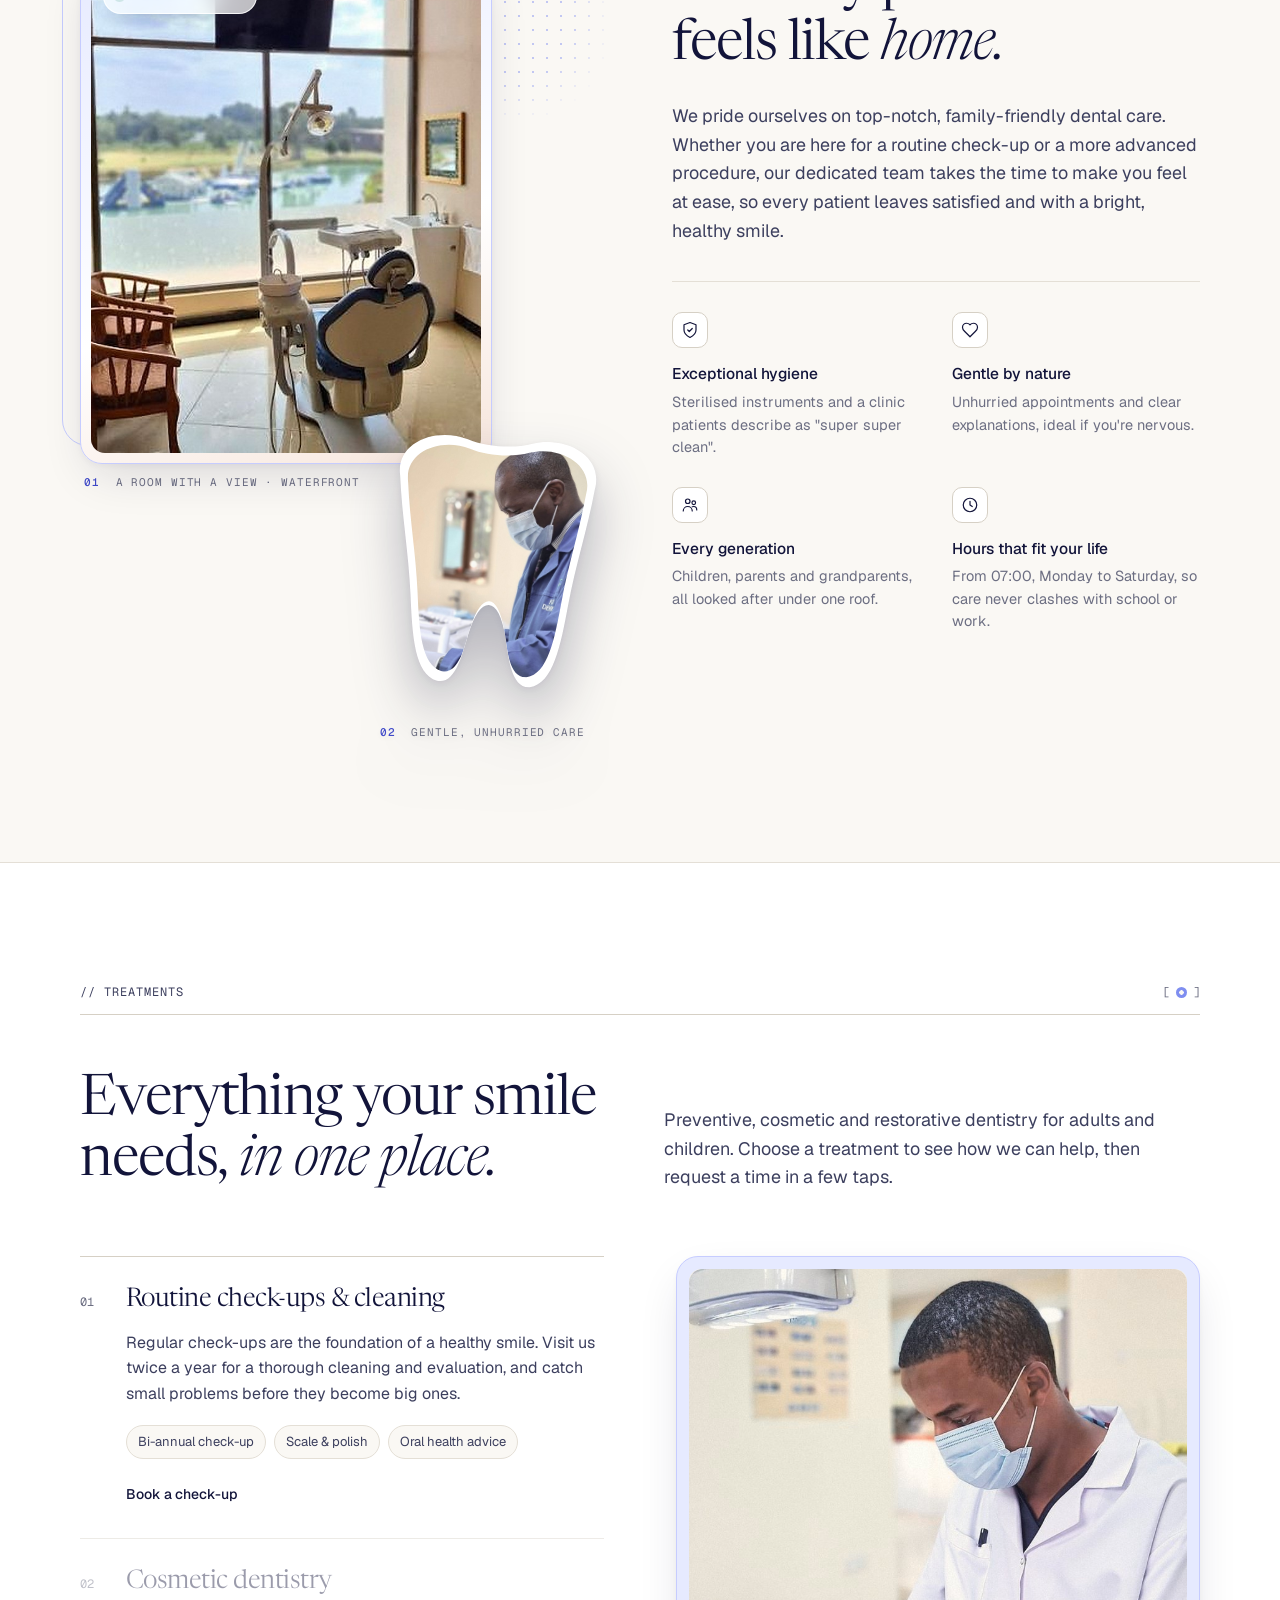
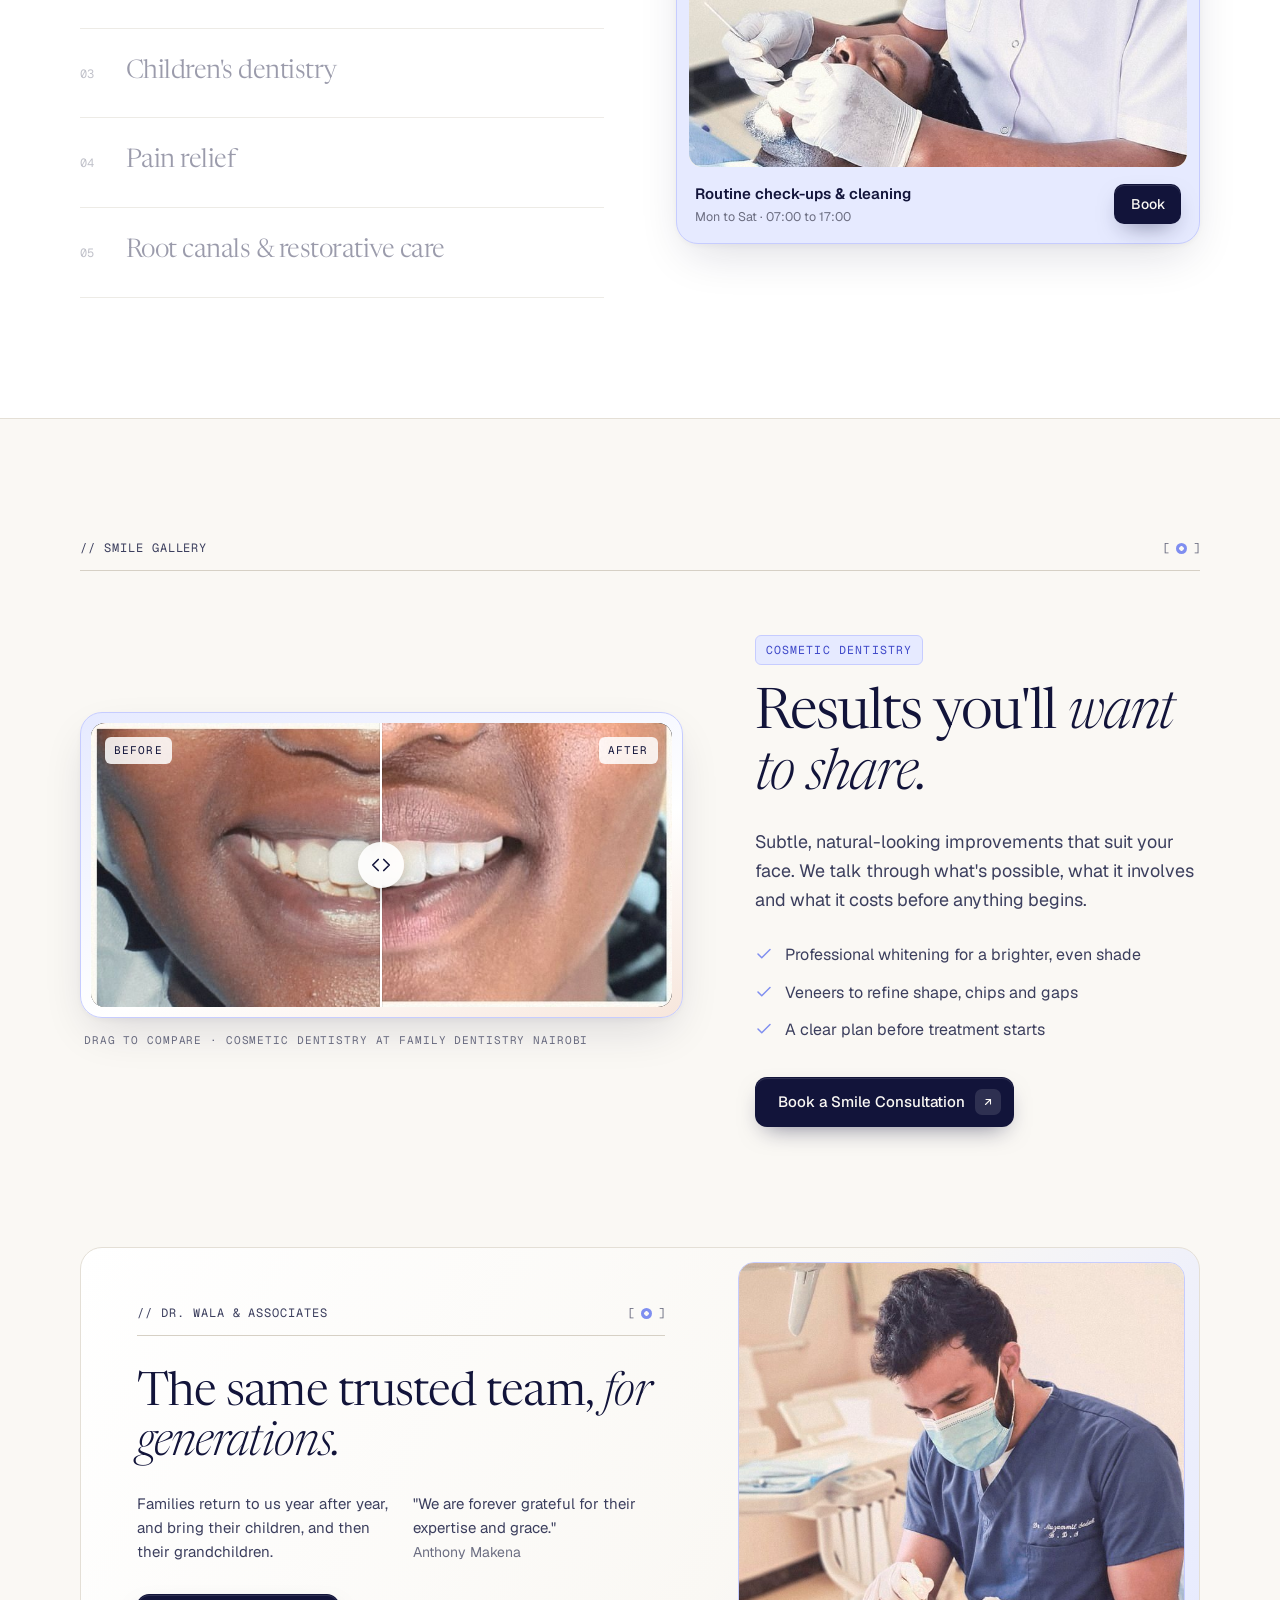
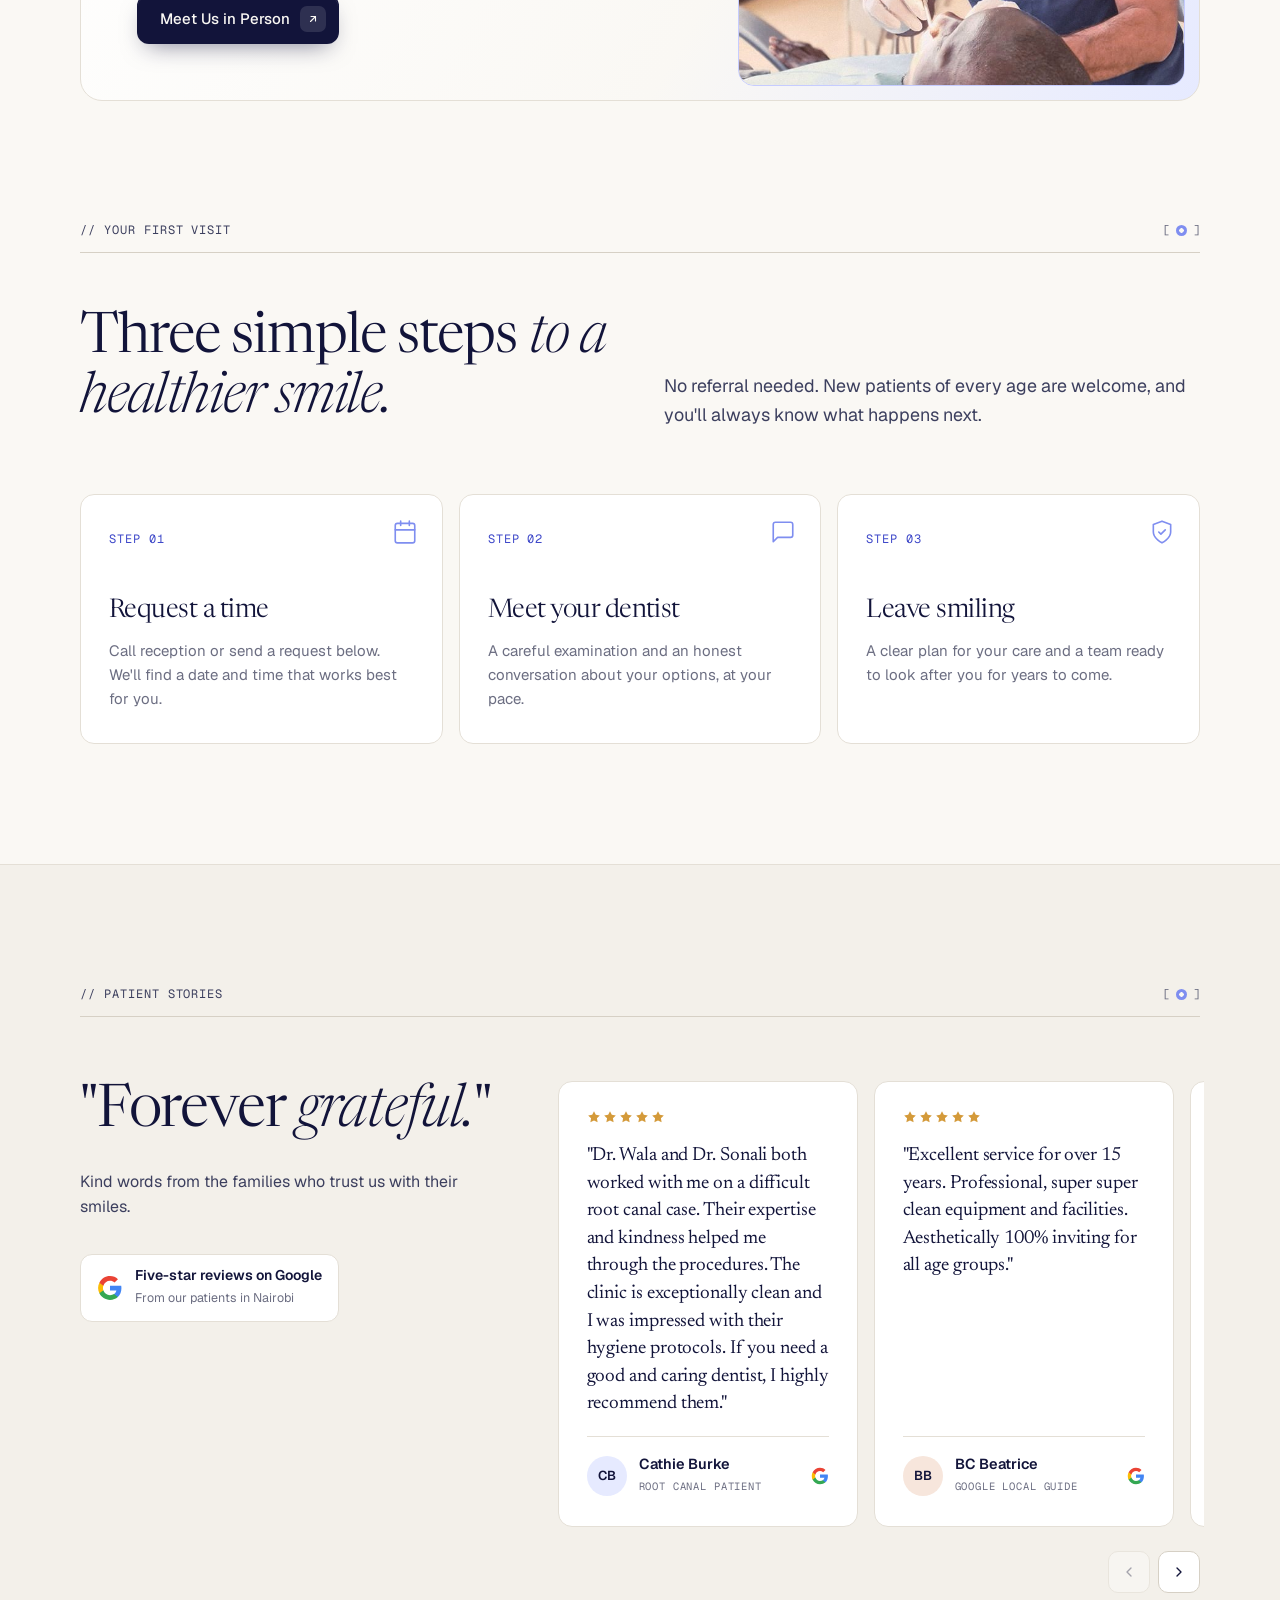
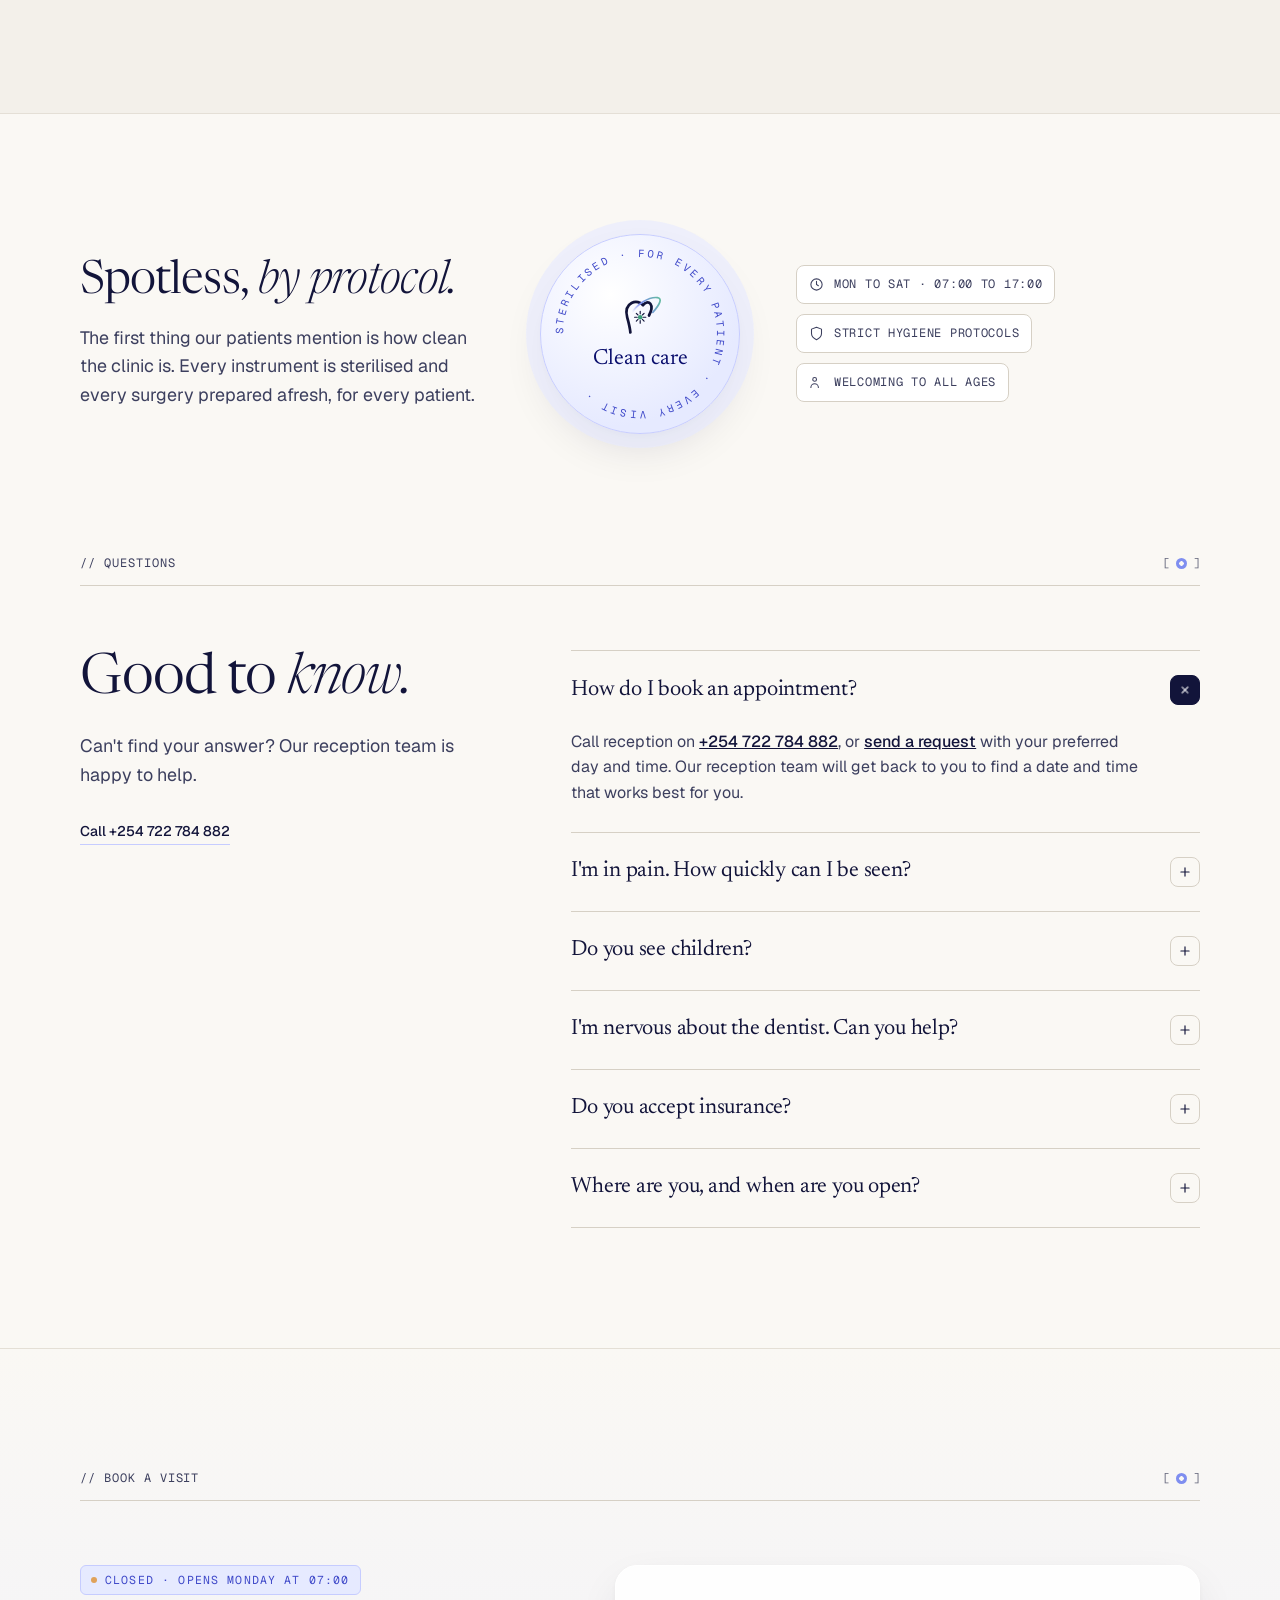
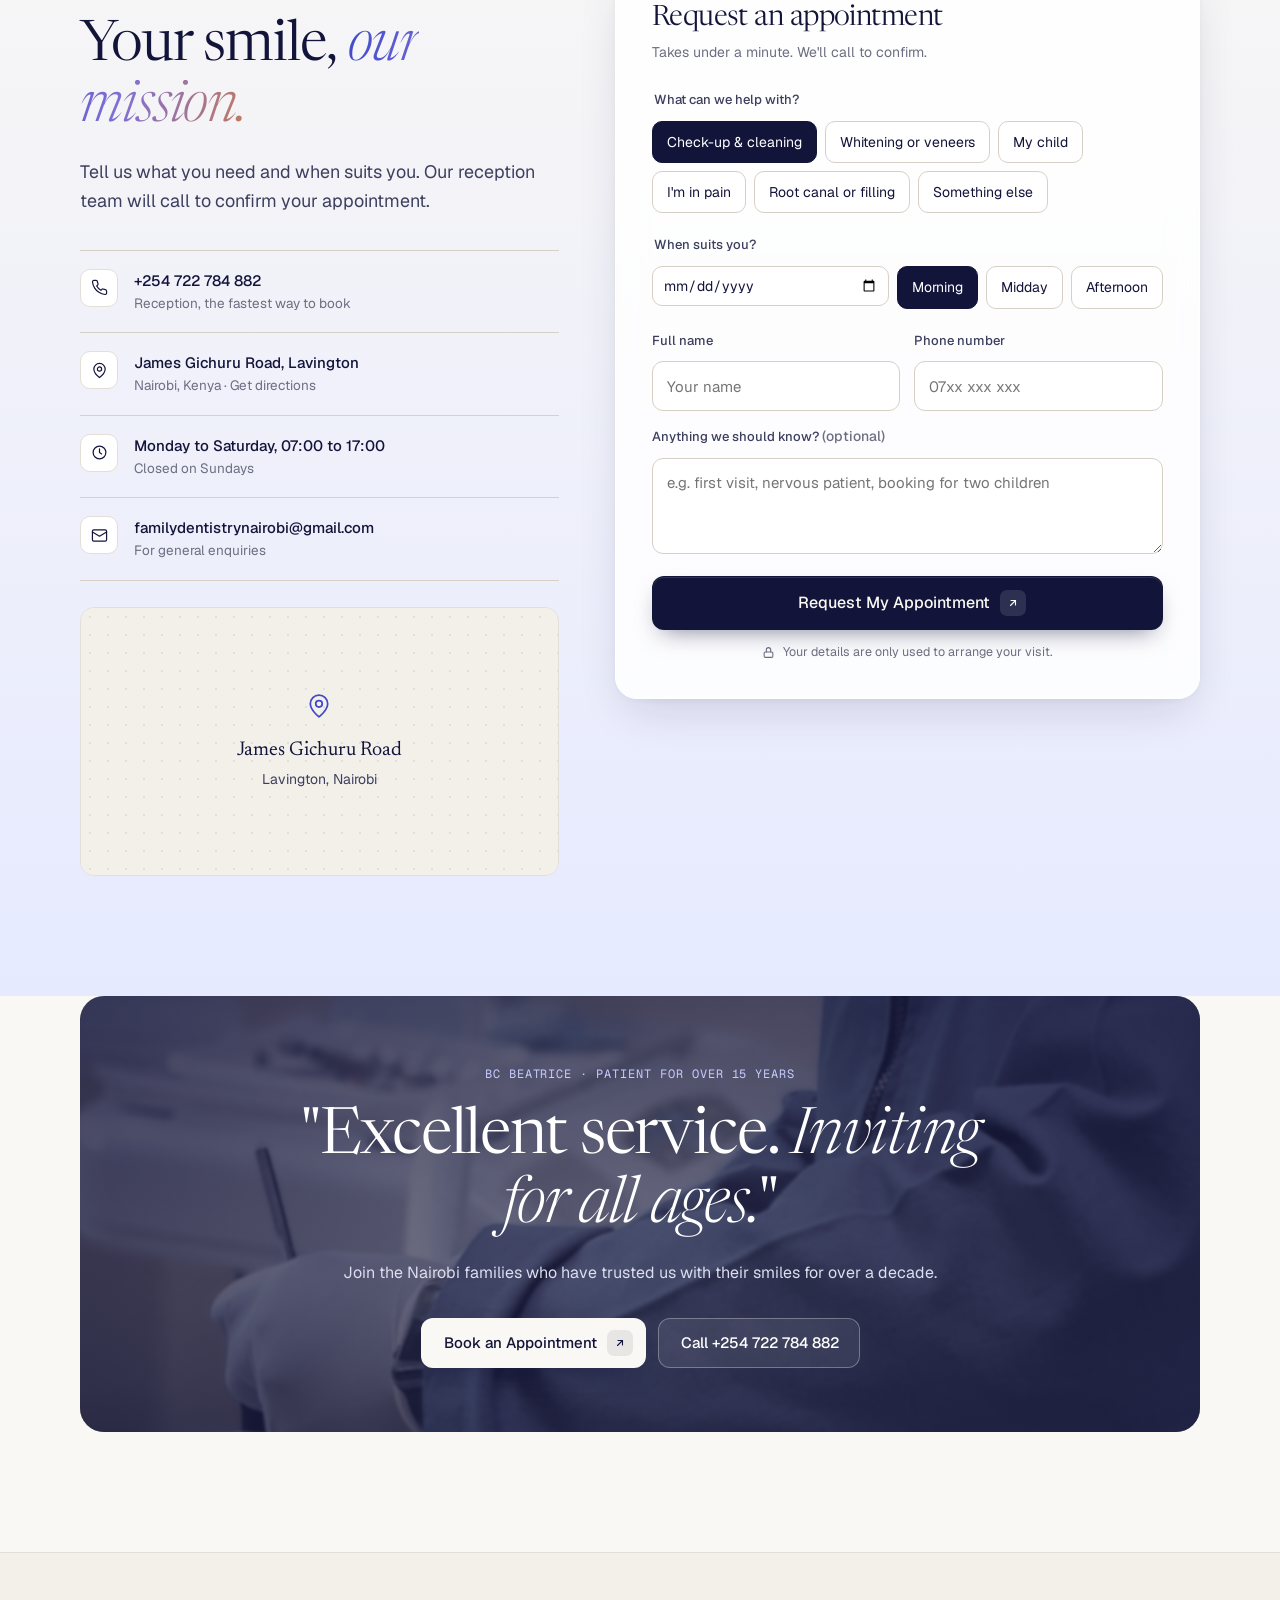
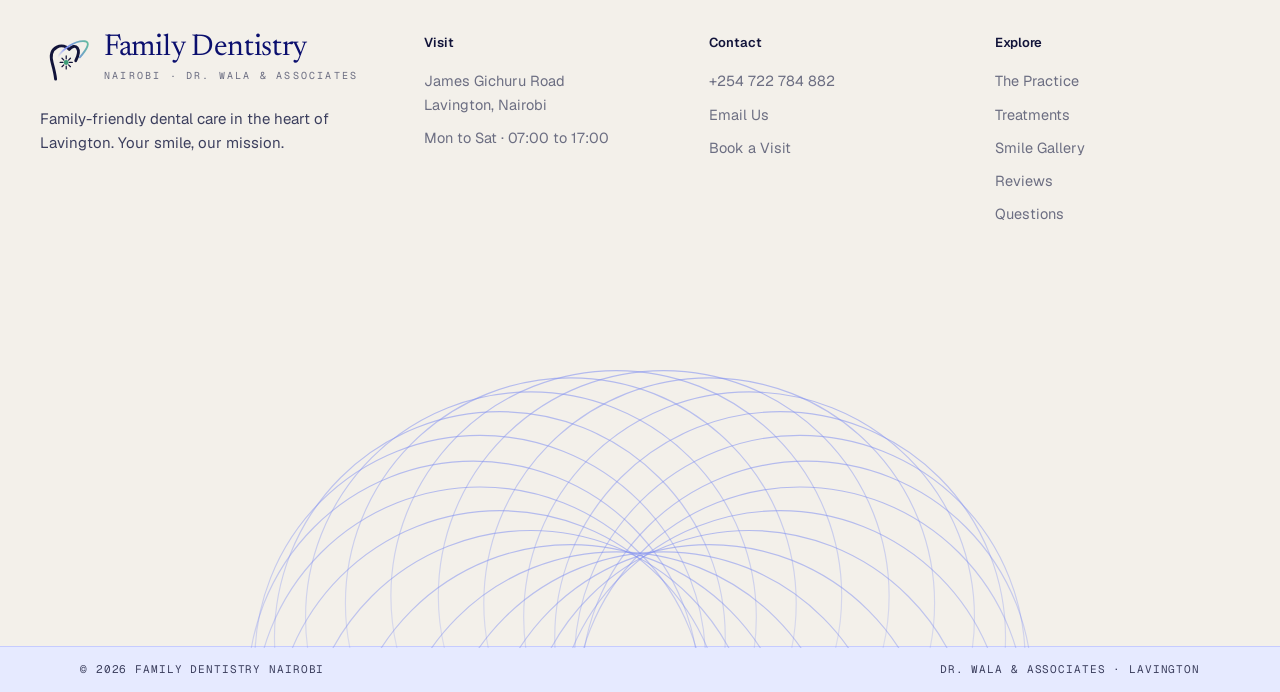
==== commit 8429bf0c: "Dentistry concept: the dentist portrait sits in a tooth-shaped card Co-Authored-By: Claude Opus 5.5 " ====
--- a/dentistry/index.html
+++ b/dentistry/index.html
@@ -227,12 +227,13 @@
 .room-chip{position:absolute;top:22px;left:22px;display:inline-flex;align-items:center;gap:8px;padding:8px 12px;border-radius:999px;background:rgba(255,255,255,.72);backdrop-filter:blur(14px) saturate(1.5);-webkit-backdrop-filter:blur(14px) saturate(1.5);border:1px solid rgba(255,255,255,.85);font-family:var(--mono);font-size:11px;letter-spacing:.1em;text-transform:uppercase;color:var(--ink);box-shadow:0 8px 20px -10px rgba(18,20,58,.35)}
 .room-chip i{width:7px;height:7px;border-radius:50%;background:var(--mint);box-shadow:0 0 0 3px rgba(62,156,120,.18)}
 /* the portrait: a white-matted card at a slight angle that settles on hover and drifts as you scroll */
-.about-imgs>div:last-child{position:absolute;right:0;bottom:0;width:42%;z-index:2}
-.about-imgs>div:last-child .frame{background:#fff;padding:9px;border-color:#fff;box-shadow:0 2px 6px rgba(18,20,58,.06),0 40px 70px -28px rgba(18,20,58,.45);transform:translateY(var(--drift,0px)) rotate(2.2deg);transition:transform .7s cubic-bezier(.2,.7,.2,1),box-shadow .7s}
-.about-imgs>div:last-child .frame:hover{transform:translateY(calc(var(--drift,0px) - 6px)) rotate(0deg);box-shadow:0 2px 6px rgba(18,20,58,.06),0 50px 80px -28px rgba(18,20,58,.5)}
-.about-imgs>div:last-child img{aspect-ratio:4/5;object-fit:cover;object-position:72% 22%;border-radius:10px}
+.about-imgs>div:last-child{position:absolute;right:0;bottom:0;width:44%;z-index:2;filter:drop-shadow(0 30px 28px rgba(18,20,58,.28)) drop-shadow(0 2px 3px rgba(18,20,58,.08))}
+/* the portrait card is cut to a tooth: a white tooth with the photo inset in the same outline */
+.about-imgs>div:last-child .frame{background:#fff;padding:10px;border:0;border-radius:0;box-shadow:none;clip-path:url(#toothClip);transform:translateY(var(--drift,0px)) rotate(4deg);transition:transform .7s cubic-bezier(.2,.7,.2,1)}
+.about-imgs>div:last-child .frame:hover{transform:translateY(calc(var(--drift,0px) - 6px)) rotate(0deg)}
+.about-imgs>div:last-child img{aspect-ratio:9/10;object-fit:cover;object-position:61% 14%;border-radius:0;clip-path:url(#toothClip)}
 .about-imgs .cap b{font-weight:500;color:#3F49C9;margin-right:8px}
-@media (prefers-reduced-motion:reduce){.about-imgs>div:last-child .frame{transform:rotate(2.2deg)}}
+@media (prefers-reduced-motion:reduce){.about-imgs>div:last-child .frame{transform:rotate(4deg)}}
 .cap{font-family:var(--mono);font-size:11px;letter-spacing:.08em;text-transform:uppercase;color:var(--muted);margin-top:10px;padding-left:4px}
 .about-copy h2{margin-bottom:26px}
 .about-copy .lede{margin-bottom:36px}
@@ -511,6 +512,7 @@
 </head>
 <body>
 <a class="skip" href="#main">Skip to content</a>
+<svg width="0" height="0" style="position:absolute" aria-hidden="true" focusable="false"><defs><clipPath id="toothClip" clipPathUnits="objectBoundingBox"><path d="M.08,.2C.05,.07,.22,0,.36,.04C.44,.065,.56,.065,.64,.04C.78,0,.95,.07,.92,.2C.9,.36,.86,.5,.84,.66C.82,.82,.8,.97,.7,.99C.62,1,.6,.88,.58,.8C.56,.72,.53,.68,.5,.68C.47,.68,.44,.72,.42,.8C.4,.88,.38,1,.3,.99C.2,.97,.18,.82,.16,.66C.14,.5,.1,.36,.08,.2Z"/></clipPath></defs></svg>
 
 <!-- utility bar -->
 <div class="utility">
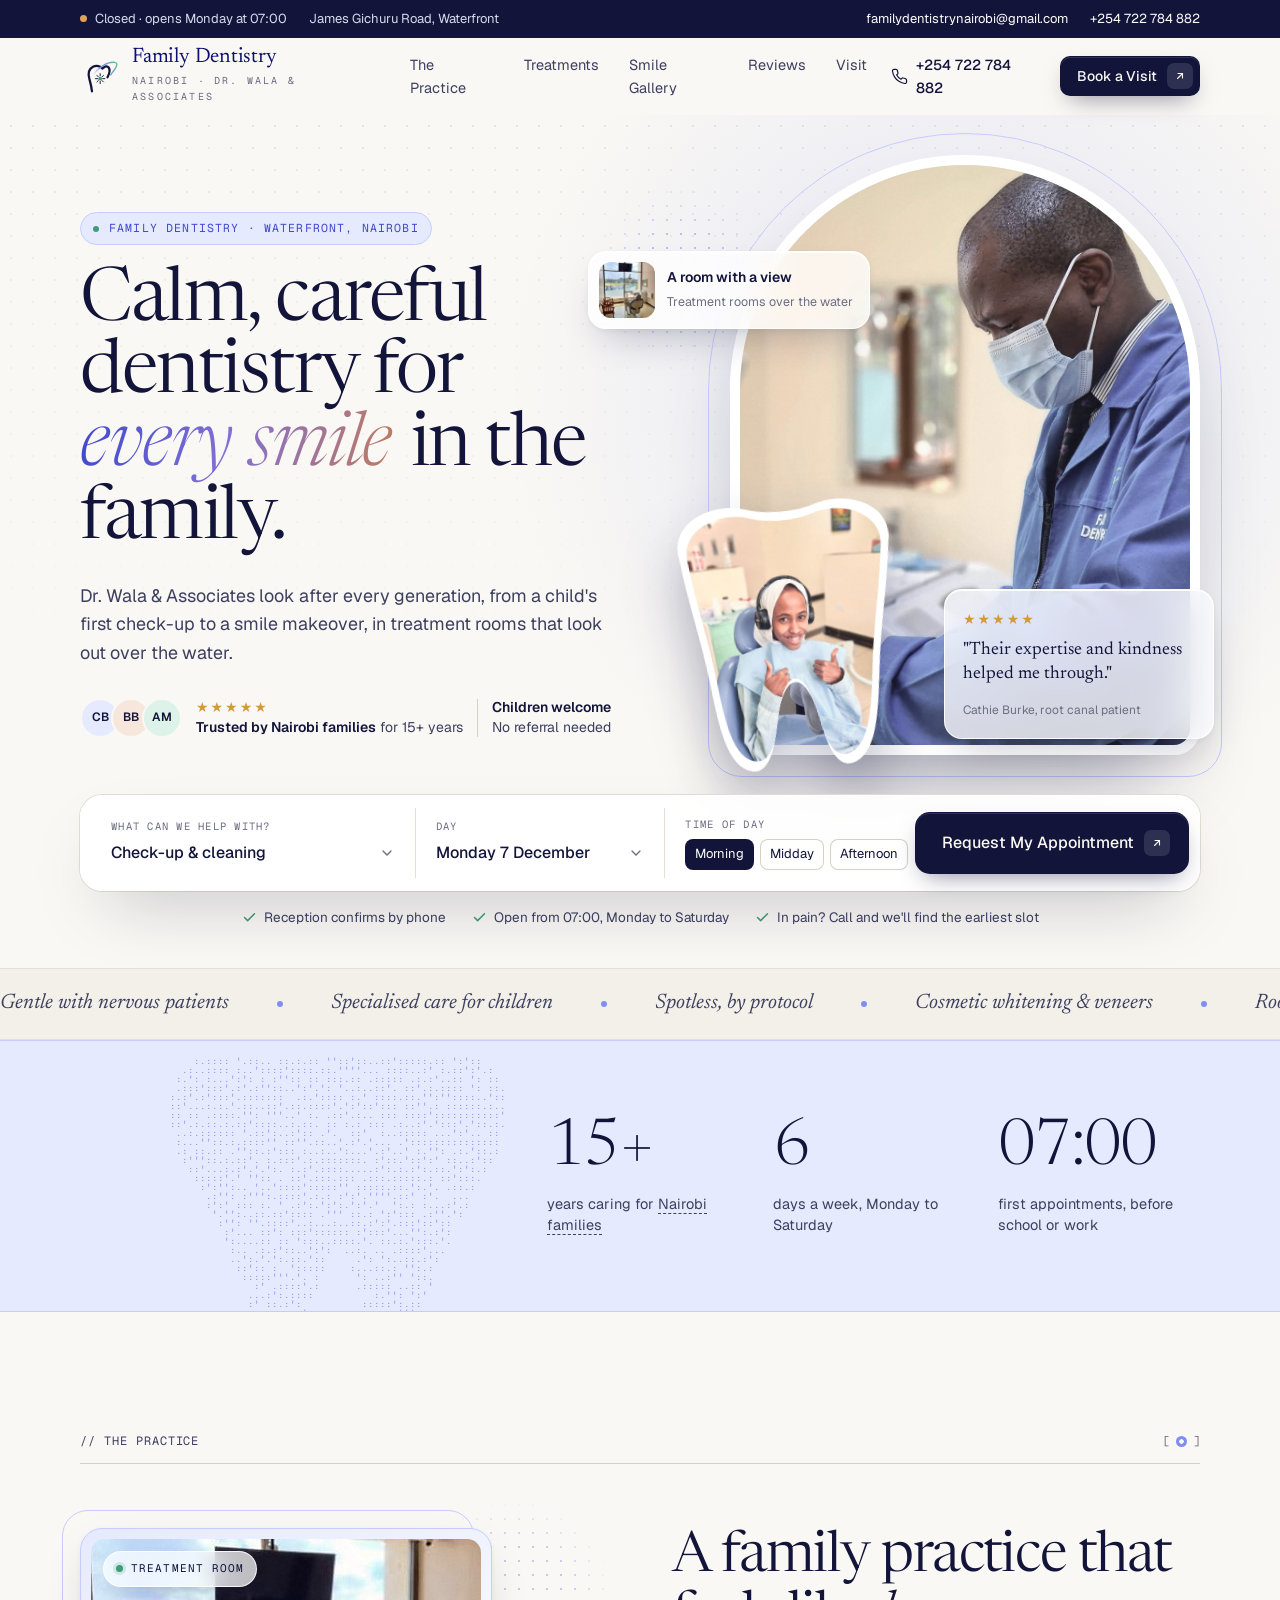
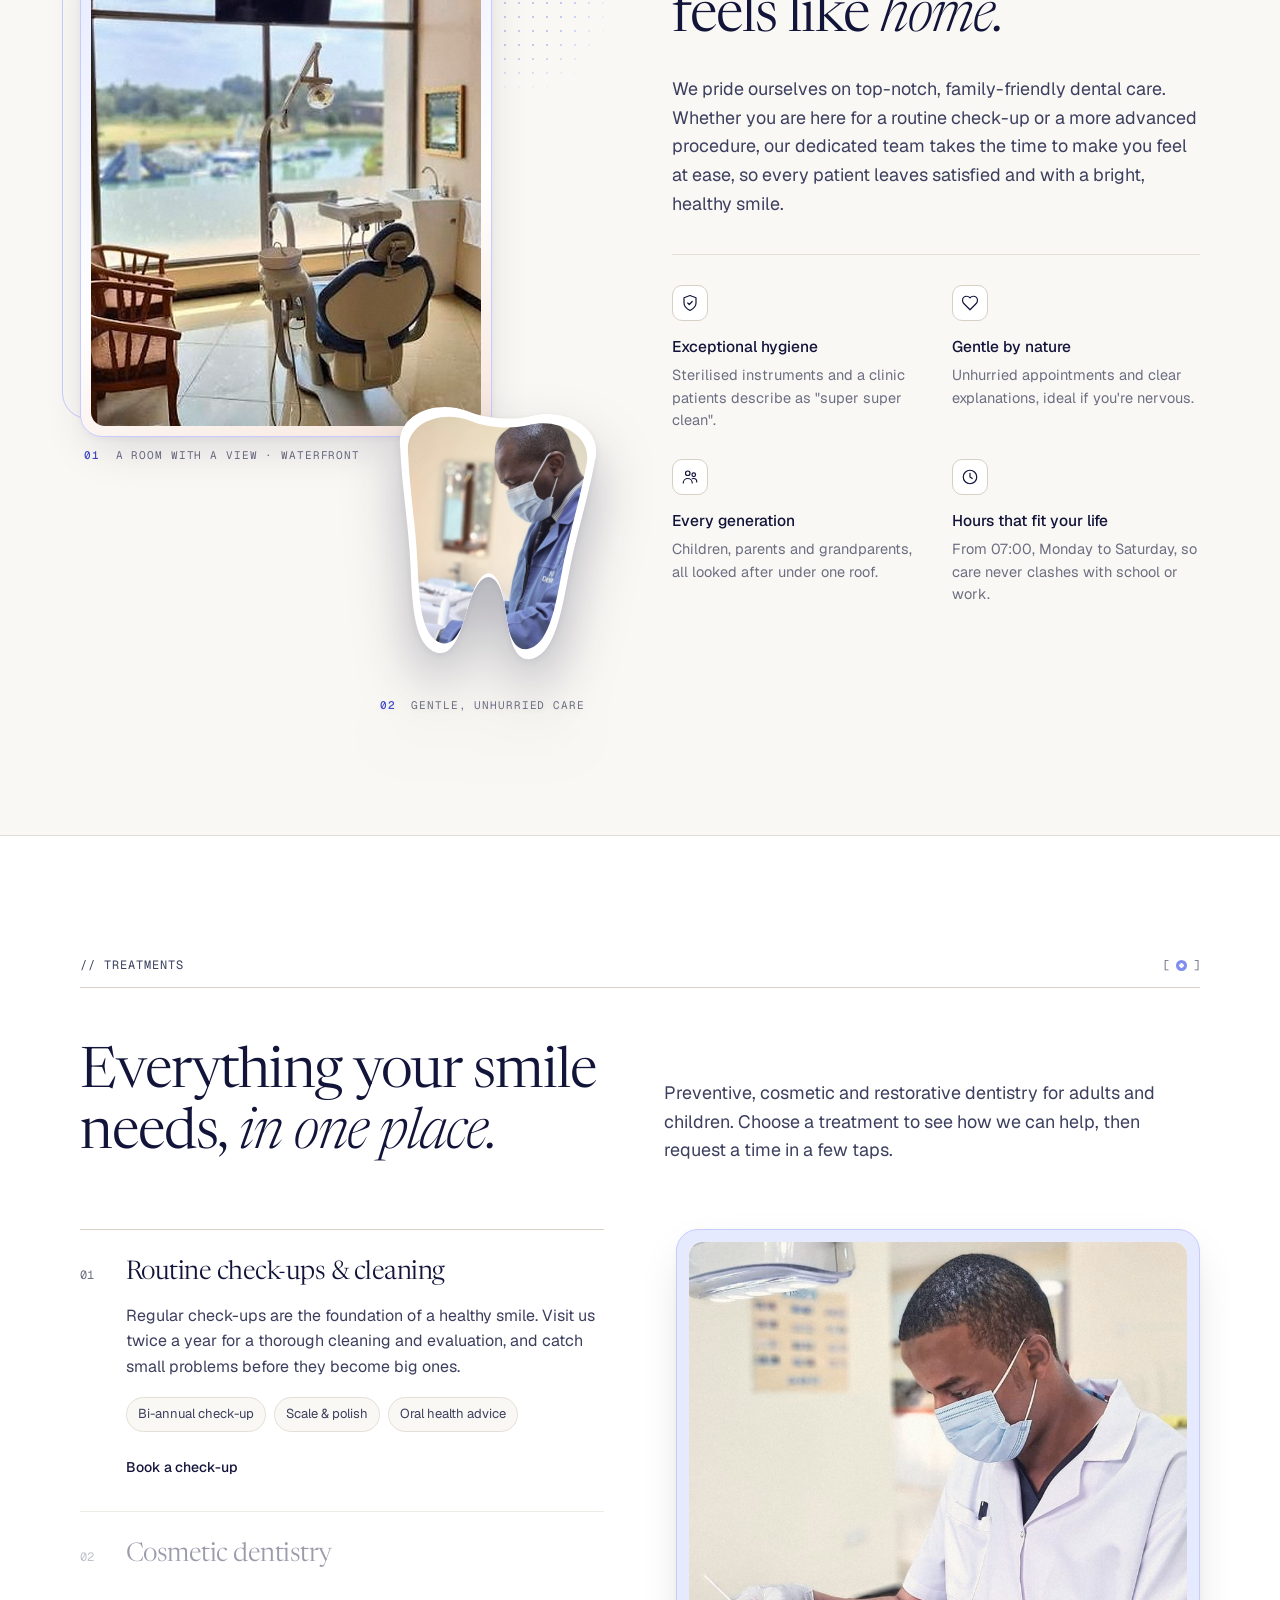
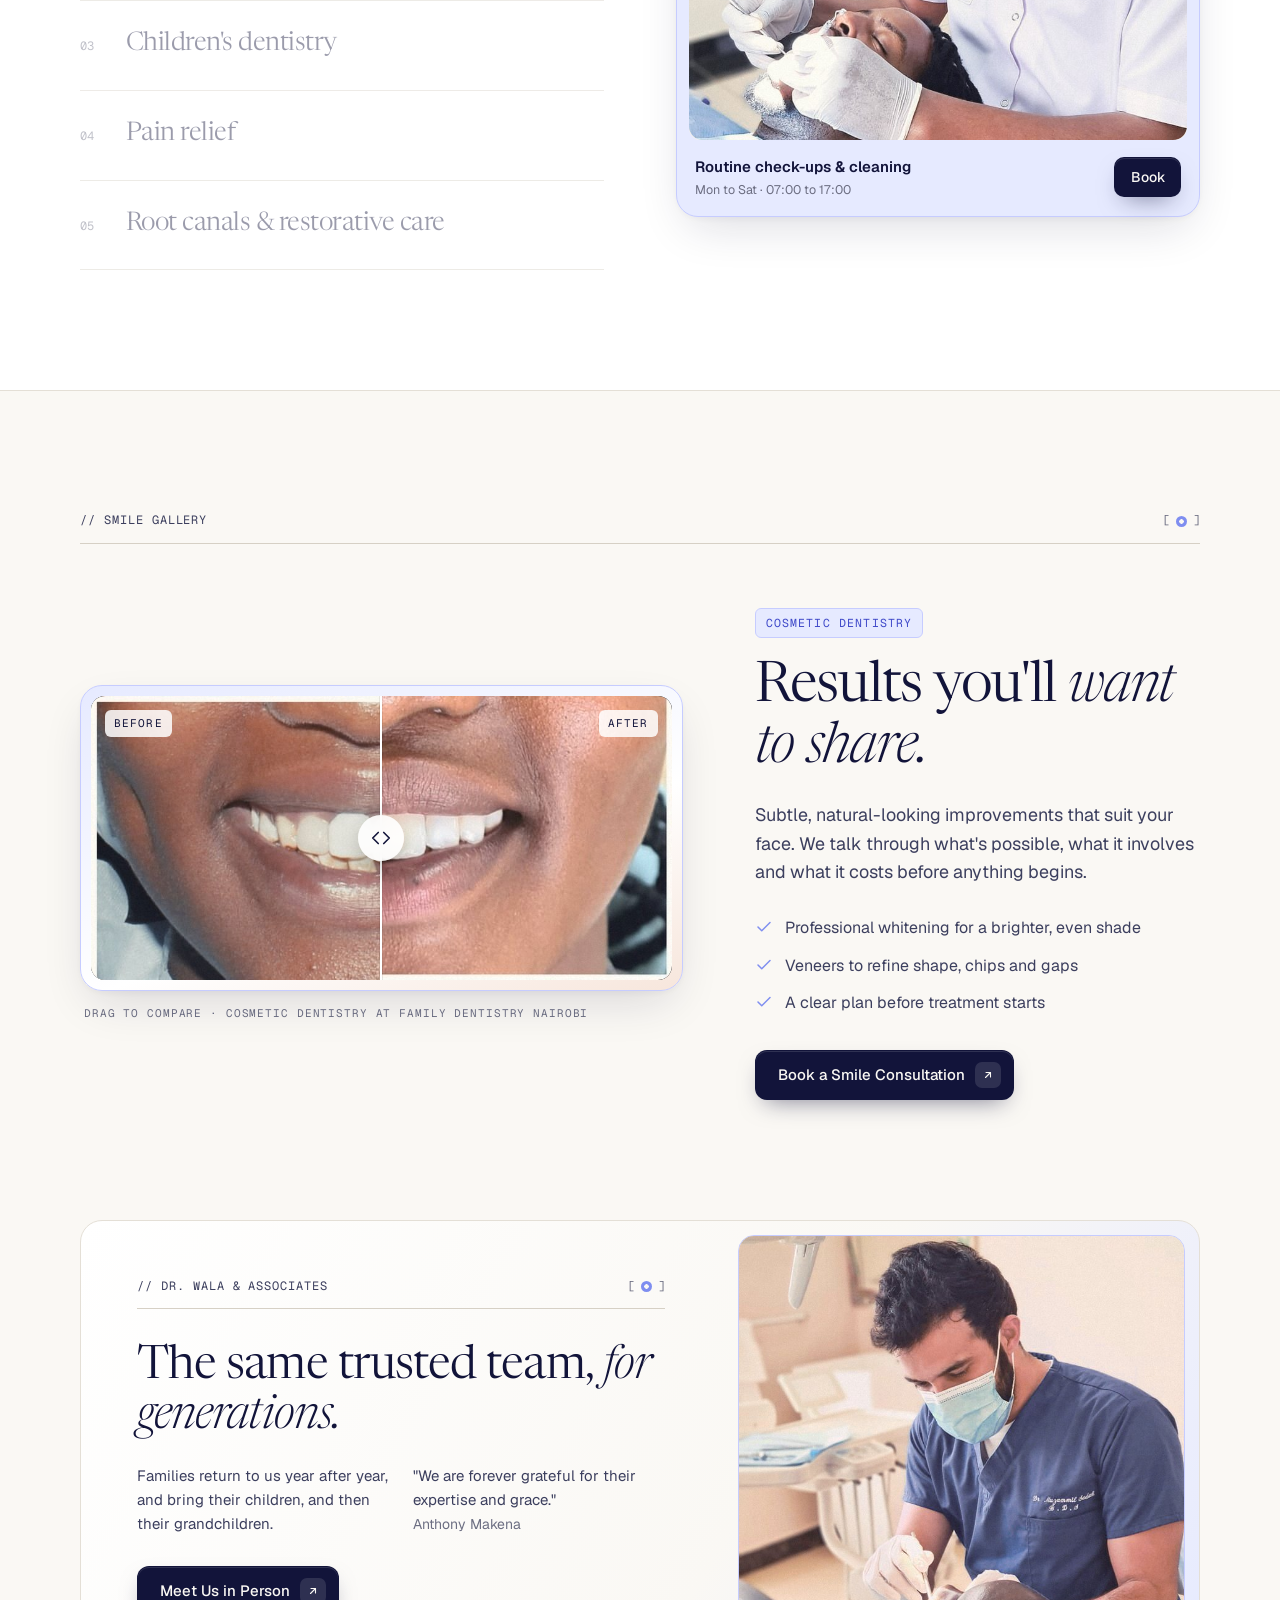
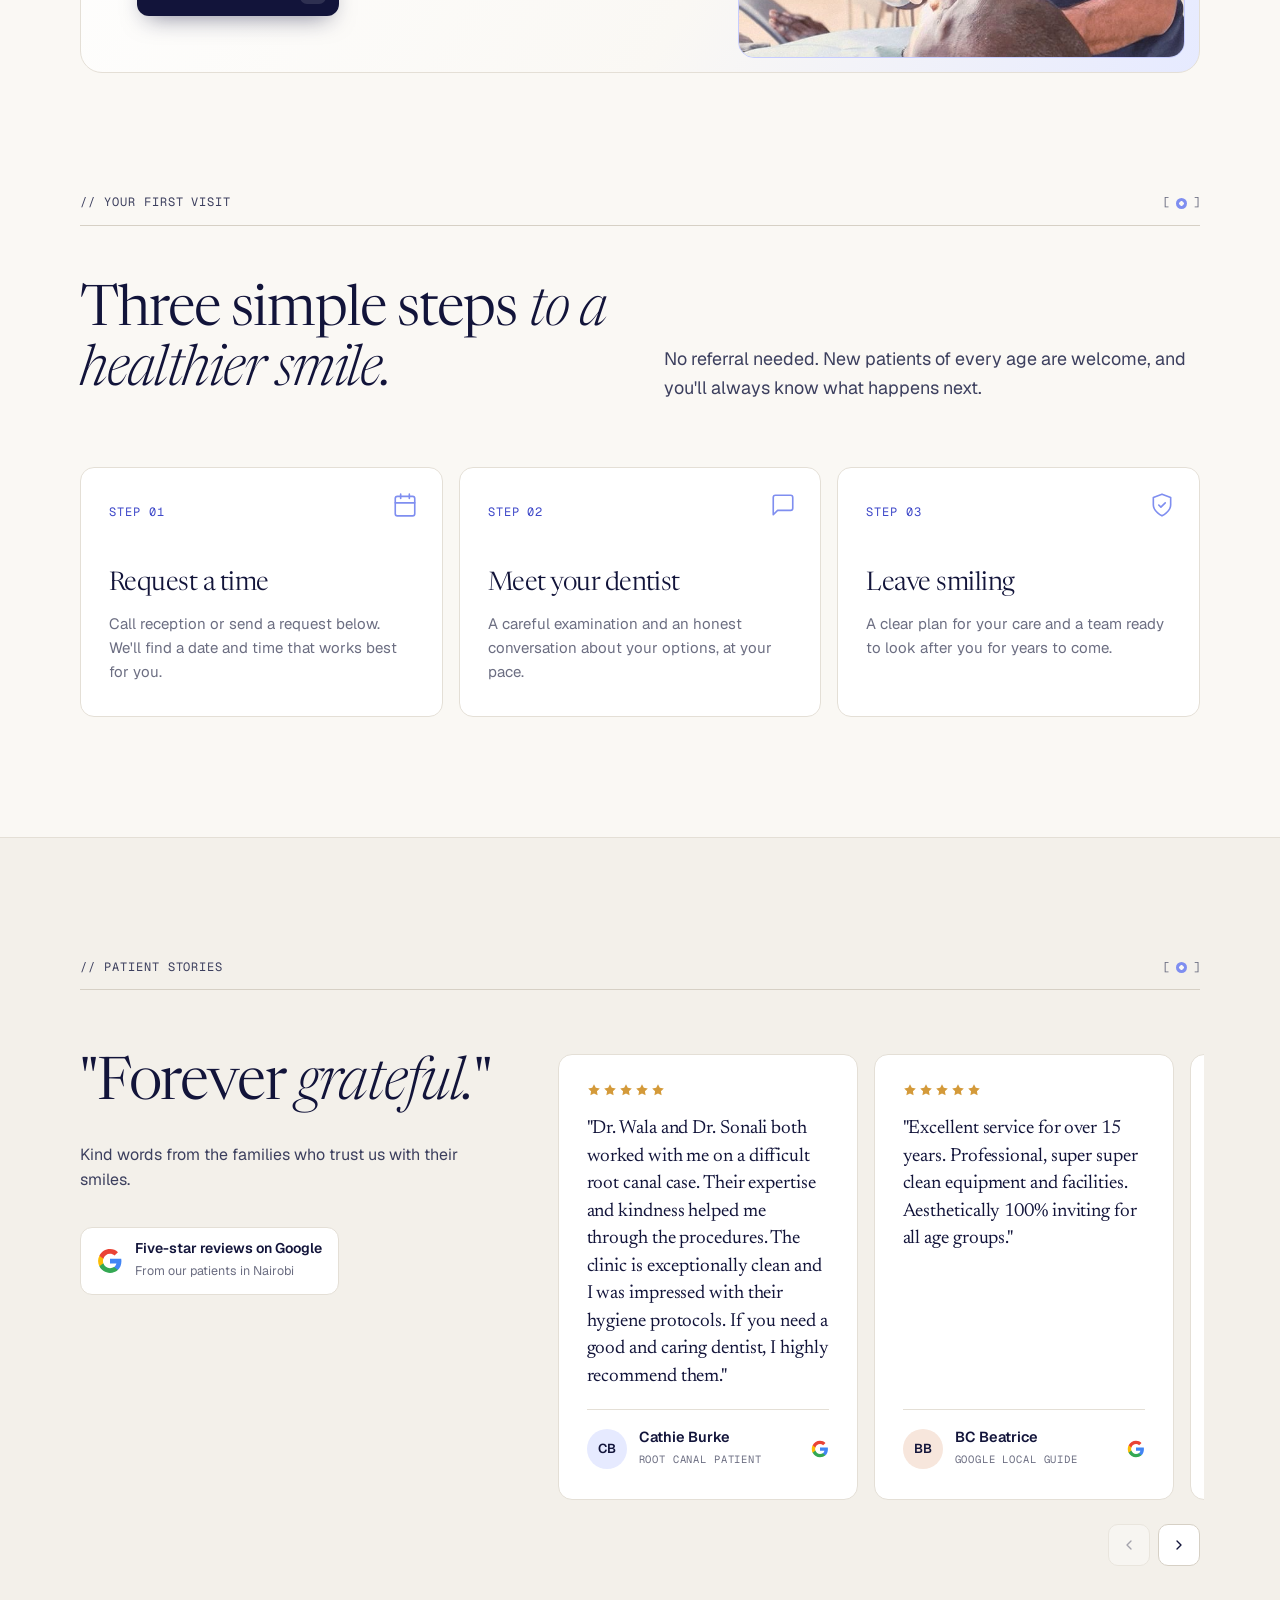
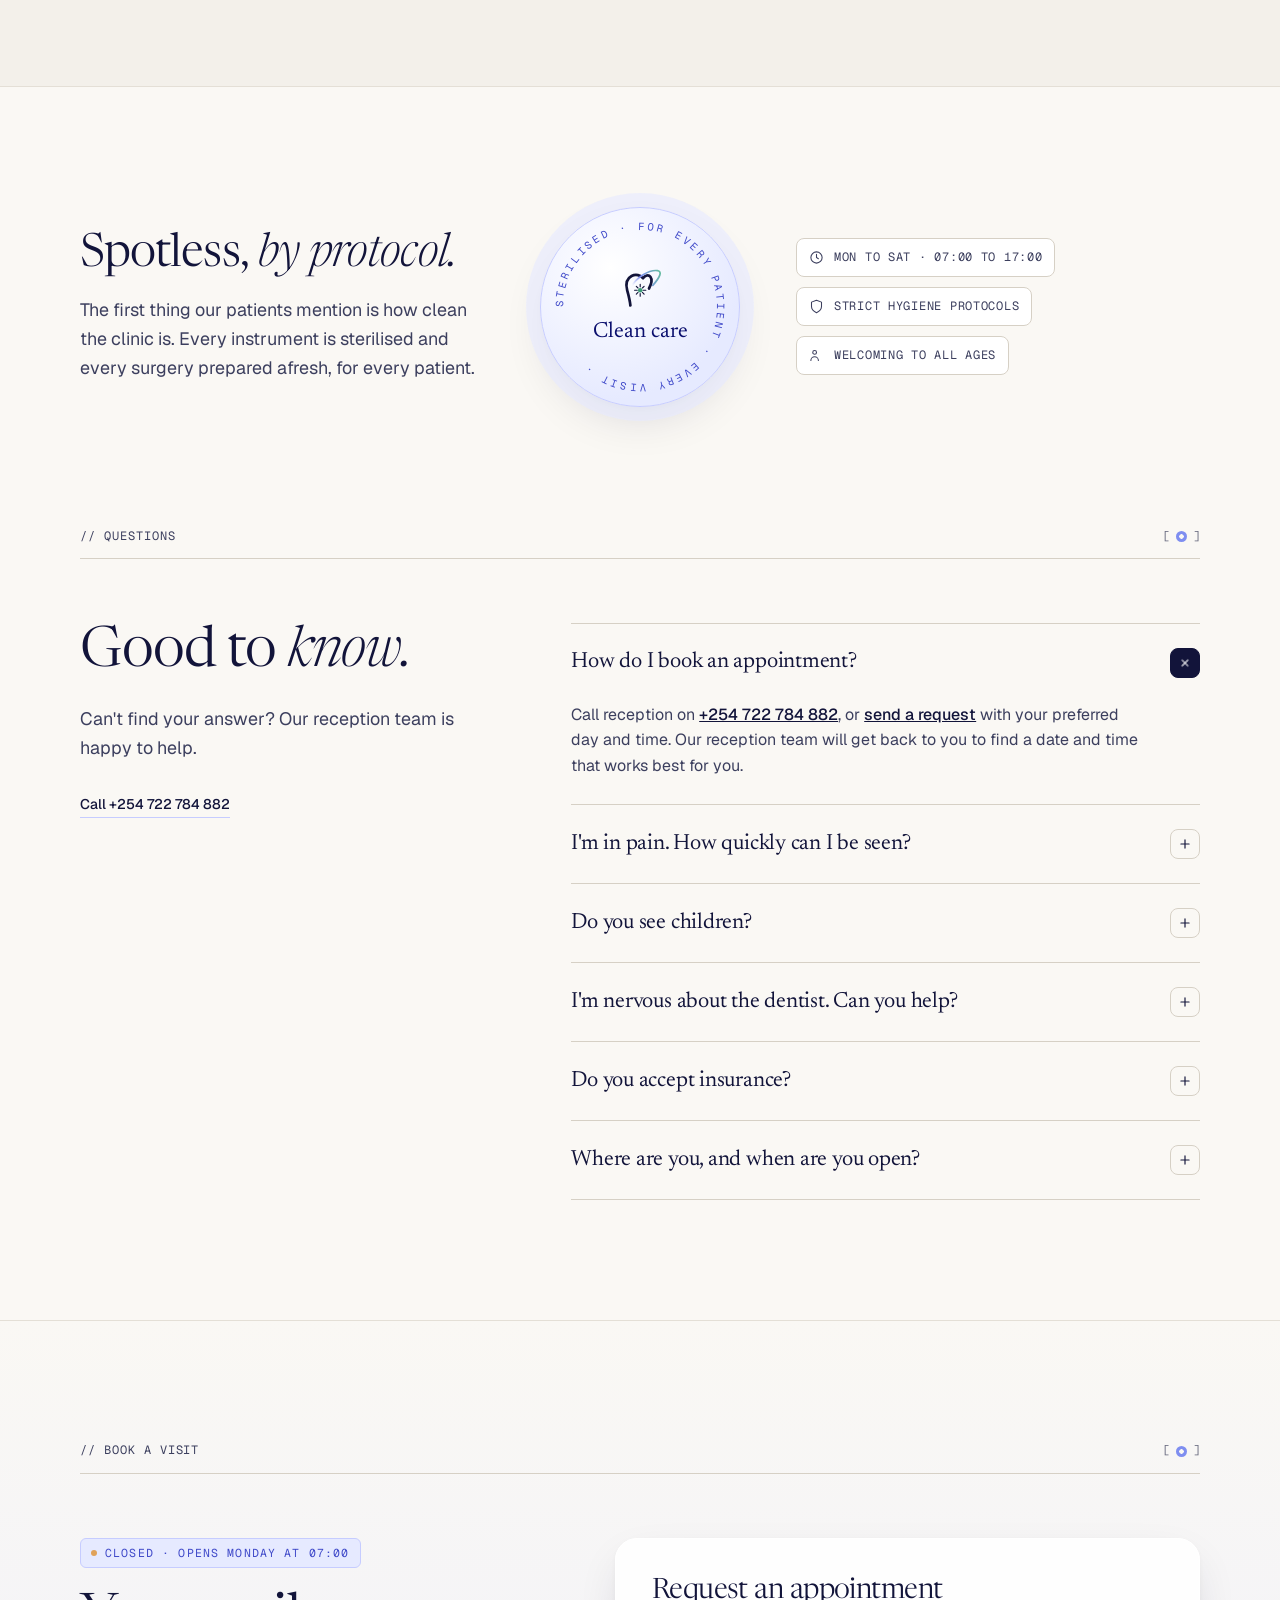
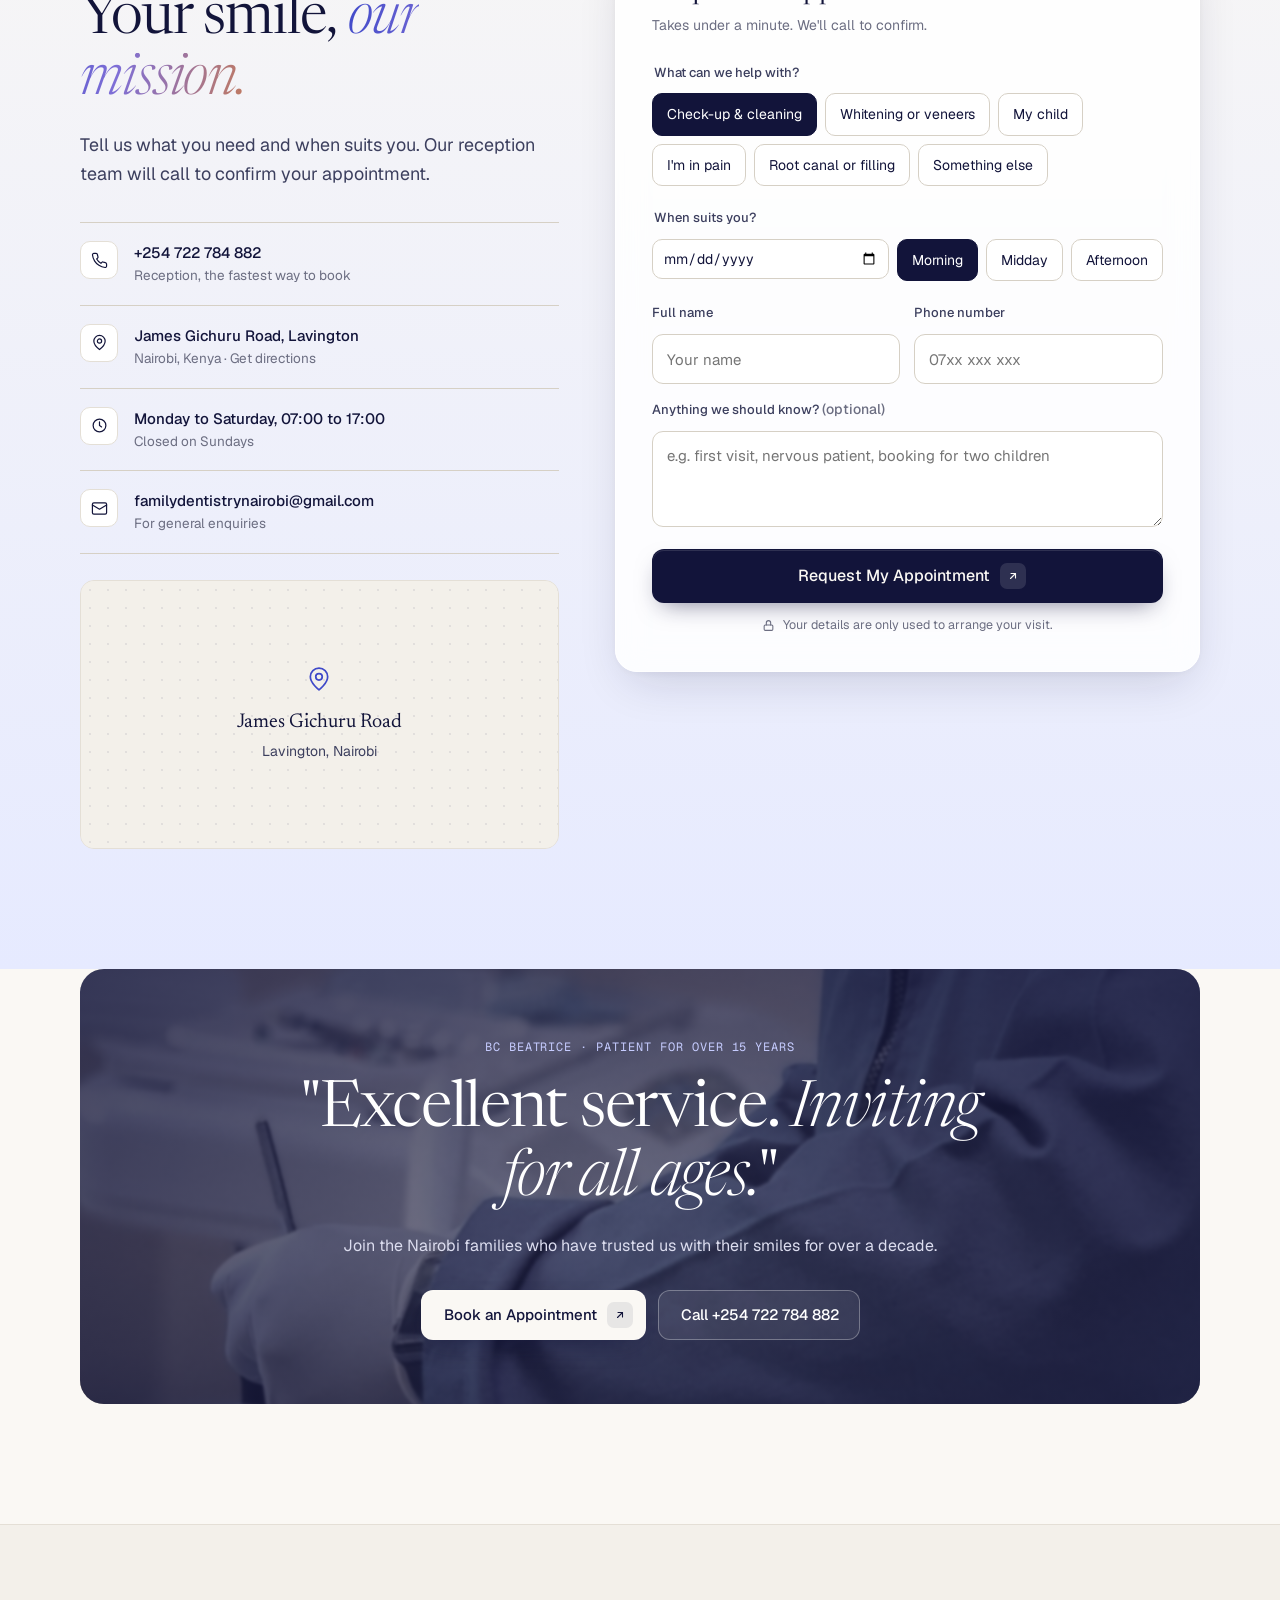
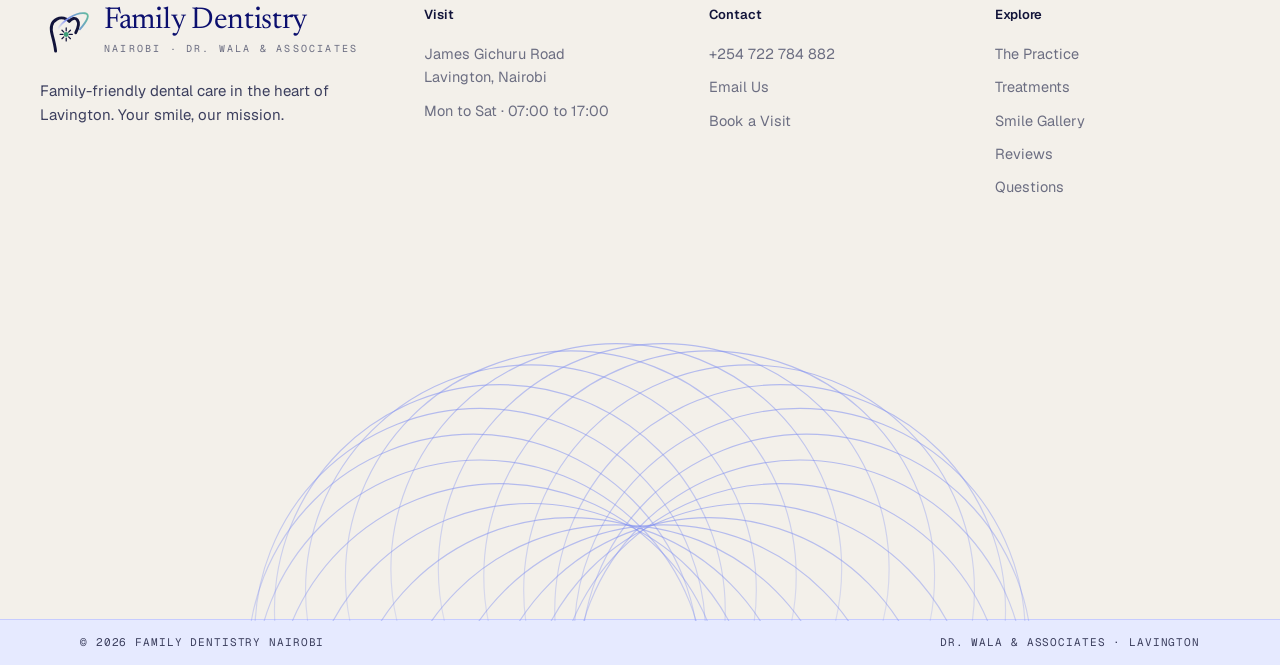
==== commit 79613156: "Dentistry concept: the 10X hero Arch-topped dentist portrait, the young patient in a tooth-shaped ca" ====
--- a/dentistry/index.html
+++ b/dentistry/index.html
@@ -508,6 +508,85 @@
   .mbar a.pri{background:var(--ink);color:#fff;border-color:var(--ink)}
   footer{padding-bottom:84px}
 }
+
+/* ---------- hero: arch portrait, tooth card and a booking bar you can use without scrolling ---------- */
+.hx{padding:30px 0 0}
+.hx .hx-wrap{display:block}
+.hx-grid{display:grid;grid-template-columns:1fr 1fr;gap:32px;align-items:center;min-height:660px}
+.hx-grid>*{min-width:0}
+.hx-tag{gap:10px;border-radius:999px;padding:6px 12px}
+.hx-tag i{width:6px;height:6px;border-radius:50%;background:var(--mint)}
+.hx h1{font-size:clamp(46px,5.8vw,84px);line-height:.98;margin:22px 0 24px}
+.hx .lede{margin-bottom:0;max-width:31em}
+.hx-proof{display:flex;align-items:center;gap:14px;margin-top:30px;flex-wrap:nowrap}
+.hx-proof p{white-space:nowrap}
+.hx-proof p{font-size:14px;color:var(--ink-2);line-height:1.4}
+.hx-proof b{color:var(--ink);font-weight:600}
+.hx-proof .avatars span{width:40px;height:40px}
+.hx .stars{color:var(--star);letter-spacing:2px;font-size:14px}
+.hx-sep{width:1px;height:38px;background:var(--line-2)}
+.hx-art{position:relative;height:640px}
+.hx-arch{position:absolute;right:0;top:0;width:470px;height:600px;border-radius:235px 235px 26px 26px;overflow:hidden;box-shadow:0 50px 90px -40px rgba(18,20,58,.45);border:10px solid #fff}
+.hx-arch img{width:100%;height:100%;object-fit:cover;object-position:62% 18%}
+.hx-ring{position:absolute;right:-22px;top:-22px;width:514px;height:644px;border-radius:257px 257px 34px 34px;border:1px solid var(--peri-2)}
+.hx-dots{position:absolute;right:430px;top:30px;width:180px;height:180px;background-image:radial-gradient(var(--peri) 1.2px,transparent 1.5px);background-size:14px 14px;opacity:.5;-webkit-mask-image:radial-gradient(closest-side,#000 50%,transparent);mask-image:radial-gradient(closest-side,#000 50%,transparent)}
+.hx-tooth{position:absolute;left:10px;bottom:24px;width:250px;filter:drop-shadow(0 30px 28px rgba(18,20,58,.3));transform:rotate(-5deg);transition:transform .6s cubic-bezier(.2,.7,.2,1)}
+.hx-tooth:hover{transform:rotate(0) translateY(-6px)}
+.hx-tooth .in{background:#fff;padding:10px;clip-path:url(#toothClip)}
+.hx-tooth img{display:block;width:100%;aspect-ratio:9/10;object-fit:cover;object-position:50% 34%;clip-path:url(#toothClip)}
+.hx-view{right:330px;top:96px;width:max-content;display:flex;align-items:center;gap:12px;padding:10px 16px 10px 10px;text-decoration:none;color:var(--ink);border-radius:18px}
+.hx-view img{width:56px;height:56px;border-radius:12px;object-fit:cover}
+.hx-view b{display:block;font-size:14px;font-weight:600}
+.hx-view small{font-size:12.5px;color:var(--muted);white-space:nowrap}
+.hx-quote{right:-14px;bottom:56px;width:270px;padding:16px 18px;margin:0;border-radius:18px}
+.hx-quote p{font-family:var(--serif);font-size:18px;line-height:1.35;margin:6px 0 10px}
+.hx-quote small{font-size:12px;color:var(--muted)}
+.hx-bar{position:relative;z-index:3;margin-top:-10px;display:grid;grid-template-columns:1.3fr 1fr 1fr auto;align-items:center;background:rgba(255,255,255,.92);backdrop-filter:blur(16px);-webkit-backdrop-filter:blur(16px);border:1px solid #fff;border-radius:22px;box-shadow:0 30px 70px -30px rgba(18,20,58,.35),0 0 0 1px var(--line);padding:10px}
+.hx-field{display:block;padding:10px 20px;border-right:1px solid var(--line);min-width:0}
+.hx-field:nth-child(3){border-right:0}
+.hx-field small{display:block;font-family:var(--mono);font-size:10.5px;letter-spacing:.12em;text-transform:uppercase;color:var(--muted)}
+.hx-field select{display:block;width:100%;margin-top:4px;border:0;background:transparent url("data:image/svg+xml,%3Csvg xmlns='http://www.w3.org/2000/svg' width='16' height='16' viewBox='0 0 24 24' fill='none' stroke='%236C6E82' stroke-width='2' stroke-linecap='round'%3E%3Cpath d='m6 9 6 6 6-6'/%3E%3C/svg%3E") no-repeat right center;padding:2px 22px 2px 0;font-size:16px;font-weight:500;color:var(--ink);-webkit-appearance:none;appearance:none;cursor:pointer}
+.hx-field select:focus{outline:none}
+.hx-field:focus-within{background:var(--bg);border-radius:14px}
+.hx-chips{display:flex;gap:6px;margin-top:6px}
+.hx-chips button{font-size:13px;padding:5px 10px;border-radius:8px;border:0;box-shadow:inset 0 0 0 1px var(--line-2);background:#fff;cursor:pointer;transition:all .2s}
+.hx-chips button.on{background:var(--ink);color:#fff;box-shadow:none}
+.hx-go{--h:62px;padding:0 26px;font-size:16px;border-radius:15px}
+.hx-under{display:flex;gap:26px;justify-content:center;flex-wrap:wrap;margin:16px 0 0;padding-bottom:40px;font-size:13.5px;color:var(--ink-2)}
+.hx-under span,.hx-under a{display:inline-flex;align-items:center;gap:7px;color:inherit;text-decoration:none}
+.hx-under a:hover{color:var(--ink);text-decoration:underline}
+.hx-under svg{color:var(--mint)}
+.form-card.flash{animation:flash 1.4s ease}
+@keyframes flash{0%,100%{box-shadow:var(--shadow)}30%{box-shadow:0 0 0 4px var(--peri-2),var(--shadow)}}
+@media (max-width:1180px){
+  .hx-grid{grid-template-columns:1fr;gap:28px;min-height:0}
+  .hx-art{max-width:560px;width:100%;margin:0 auto;height:600px}
+  .hx-dots{right:auto;left:0}
+  .hx-bar{grid-template-columns:1fr 1fr;gap:4px}
+  .hx-field:nth-child(2){border-right:0}
+  .hx-field:nth-child(3){grid-column:1}
+  .hx-go{grid-column:2}
+}
+@media (max-width:760px){
+  .hx{padding:20px 0 0}
+  .hx-art{height:470px}
+  .hx-arch{width:74%;height:440px;border-radius:999px 999px 22px 22px;border-width:8px}
+  .hx-ring{display:none}
+  .hx-tooth{width:46%;left:0;bottom:6px}
+  .hx-view{right:auto;left:0;top:40px;padding:8px 12px 8px 8px}
+  .hx-view img{width:44px;height:44px}
+  .hx-view small{display:none}
+  .hx-quote{display:none}
+  .hx-bar{grid-template-columns:1fr;padding:8px}
+  .hx-field{border-right:0;border-bottom:1px solid var(--line);padding:12px 14px}
+  .hx-field:nth-child(3){border-bottom:0}
+  .hx-go{grid-column:auto;width:100%;margin-top:6px}
+  .hx-under{flex-direction:column;align-items:flex-start;gap:8px;padding-left:4px}
+  .hx-proof{flex-wrap:wrap;gap:12px 14px}
+  .hx-sep{display:none}
+  .hx-proof p{white-space:normal}
+  .hx-proof p:first-of-type{flex:1;min-width:0}
+}
 </style>
 </head>
 <body>
@@ -519,7 +598,7 @@
   <div class="wrap">
     <div class="u-left">
       <span class="status"><i class="dot" id="statusDot"></i><span id="statusText">Open Monday to Saturday, 07:00 to 17:00</span></span>
-      <span class="addr">James Gichuru Road, Lavington</span>
+      <span class="addr">James Gichuru Road, Waterfront</span>
     </div>
     <div class="u-right">
       <a class="hide-sm" href="mailto:familydentistrynairobi@gmail.com">familydentistrynairobi@gmail.com</a>
@@ -566,49 +645,49 @@
 <main id="main">
 
 <!-- hero -->
-<section class="hero" id="top">
-  <div class="wrap">
-    <div class="hero-copy">
-      <span class="tag rv">// Family dentistry · Lavington, Nairobi</span>
-      <h1 class="rv" style="--d:.06s">Calm, careful dentistry for <em class="grad">every smile</em> in the family.</h1>
-      <p class="lede rv" style="--d:.12s">From your child's first check-up to a smile you can't stop showing off, Dr. Wala &amp; Associates look after every generation in a spotless, welcoming clinic on James Gichuru Road.</p>
-      <div class="cta-row rv" style="--d:.18s">
-        <a class="btn btn-primary" href="#book" data-track="book-hero">Book an Appointment <span class="arr"><svg width="12" height="12" viewBox="0 0 24 24" fill="none" stroke="currentColor" stroke-width="2.2" stroke-linecap="round"><path d="M7 17 17 7M8 7h9v9"/></svg></span></a>
-        <a class="btn btn-ghost" href="tel:+254722784882" data-track="call-hero">
-          <svg width="16" height="16" viewBox="0 0 24 24" fill="none" stroke="currentColor" stroke-width="1.7" stroke-linecap="round" stroke-linejoin="round"><path d="M22 16.9v3a2 2 0 0 1-2.2 2 19.8 19.8 0 0 1-8.6-3.1 19.5 19.5 0 0 1-6-6A19.8 19.8 0 0 1 2.1 4.2 2 2 0 0 1 4.1 2h3a2 2 0 0 1 2 1.7c.1 1 .4 1.9.7 2.8a2 2 0 0 1-.5 2.1L8 9.9a16 16 0 0 0 6 6l1.3-1.3a2 2 0 0 1 2.1-.4c.9.3 1.8.6 2.8.7a2 2 0 0 1 1.7 2z"/></svg>
-          Call +254 722 784 882</a>
-      </div>
-      <div class="assure rv" style="--d:.24s">
-        <span><svg width="15" height="15" viewBox="0 0 24 24" fill="none" stroke="currentColor" stroke-width="2.2" stroke-linecap="round" stroke-linejoin="round"><path d="M20 6 9 17l-5-5"/></svg>Children welcome</span>
-        <span><svg width="15" height="15" viewBox="0 0 24 24" fill="none" stroke="currentColor" stroke-width="2.2" stroke-linecap="round" stroke-linejoin="round"><path d="M20 6 9 17l-5-5"/></svg>Saturday appointments</span>
-        <span><svg width="15" height="15" viewBox="0 0 24 24" fill="none" stroke="currentColor" stroke-width="2.2" stroke-linecap="round" stroke-linejoin="round"><path d="M20 6 9 17l-5-5"/></svg>Open from 07:00</span>
-      </div>
-      <div class="proof rv" style="--d:.3s">
-        <div class="avatars" aria-hidden="true">
-          <span style="background:#E6EAFF">CB</span><span style="background:#F7E6DC">BB</span><span style="background:#DDF2E8">AM</span>
-        </div>
-        <p><span class="stars" aria-label="5 out of 5 stars"><svg width="14" height="14" viewBox="0 0 24 24" fill="currentColor"><path d="m12 2 3.1 6.3 6.9 1-5 4.9 1.2 6.8L12 17.8 5.8 21l1.2-6.8-5-4.9 6.9-1z"/></svg><svg width="14" height="14" viewBox="0 0 24 24" fill="currentColor"><path d="m12 2 3.1 6.3 6.9 1-5 4.9 1.2 6.8L12 17.8 5.8 21l1.2-6.8-5-4.9 6.9-1z"/></svg><svg width="14" height="14" viewBox="0 0 24 24" fill="currentColor"><path d="m12 2 3.1 6.3 6.9 1-5 4.9 1.2 6.8L12 17.8 5.8 21l1.2-6.8-5-4.9 6.9-1z"/></svg><svg width="14" height="14" viewBox="0 0 24 24" fill="currentColor"><path d="m12 2 3.1 6.3 6.9 1-5 4.9 1.2 6.8L12 17.8 5.8 21l1.2-6.8-5-4.9 6.9-1z"/></svg><svg width="14" height="14" viewBox="0 0 24 24" fill="currentColor"><path d="m12 2 3.1 6.3 6.9 1-5 4.9 1.2 6.8L12 17.8 5.8 21l1.2-6.8-5-4.9 6.9-1z"/></svg></span><br><b>Trusted by Nairobi families</b> for more than 15 years</p>
-      </div>
-    </div>
-
-    <div class="hero-visual rv" style="--d:.15s">
-      <div class="frame">
-        <img src="assets/img/young-patient.jpg" alt="A smiling young patient giving two thumbs up in the dental chair at Family Dentistry Nairobi" width="1080" height="1440" fetchpriority="high">
-      </div>
-      <div class="glass g-open float">
-        <span class="ic"><svg width="18" height="18" viewBox="0 0 24 24" fill="none" stroke="currentColor" stroke-width="1.8" stroke-linecap="round"><circle cx="12" cy="12" r="9"/><path d="M12 7v5l3 2"/></svg></span>
-        <span><b id="heroStatus">Open Mon to Sat</b><small id="heroStatusSub">07:00 to 17:00</small></span>
-      </div>
-      <div class="glass g-book float d2" aria-hidden="true">
-        <div class="mono">Request a time</div>
-        <div class="slots"><span>Morning</span><span class="on">Midday</span><span>Afternoon</span></div>
-        <div class="ok"><svg width="15" height="15" viewBox="0 0 24 24" fill="none" stroke="currentColor" stroke-width="2.2" stroke-linecap="round" stroke-linejoin="round"><path d="M20 6 9 17l-5-5"/></svg>Reception calls to confirm</div>
-      </div>
-      <figure class="glass g-review float d3" style="margin:0">
-        <span class="stars"><svg width="12" height="12" viewBox="0 0 24 24" fill="currentColor"><path d="m12 2 3.1 6.3 6.9 1-5 4.9 1.2 6.8L12 17.8 5.8 21l1.2-6.8-5-4.9 6.9-1z"/></svg><svg width="12" height="12" viewBox="0 0 24 24" fill="currentColor"><path d="m12 2 3.1 6.3 6.9 1-5 4.9 1.2 6.8L12 17.8 5.8 21l1.2-6.8-5-4.9 6.9-1z"/></svg><svg width="12" height="12" viewBox="0 0 24 24" fill="currentColor"><path d="m12 2 3.1 6.3 6.9 1-5 4.9 1.2 6.8L12 17.8 5.8 21l1.2-6.8-5-4.9 6.9-1z"/></svg><svg width="12" height="12" viewBox="0 0 24 24" fill="currentColor"><path d="m12 2 3.1 6.3 6.9 1-5 4.9 1.2 6.8L12 17.8 5.8 21l1.2-6.8-5-4.9 6.9-1z"/></svg><svg width="12" height="12" viewBox="0 0 24 24" fill="currentColor"><path d="m12 2 3.1 6.3 6.9 1-5 4.9 1.2 6.8L12 17.8 5.8 21l1.2-6.8-5-4.9 6.9-1z"/></svg></span>
-        <p>"Their expertise and kindness helped me through."</p>
-        <small>Cathie Burke, root canal patient</small>
-      </figure>
+<section class="hero hx" id="top">
+  <div class="wrap hx-wrap">
+    <div class="hx-grid">
+      <div class="hx-copy">
+        <span class="tag hx-tag rv"><i></i>Family dentistry · Waterfront, Nairobi</span>
+        <h1 class="rv" style="--d:.06s">Calm, careful dentistry for <em class="grad">every smile</em> in the family.</h1>
+        <p class="lede rv" style="--d:.12s">Dr. Wala &amp; Associates look after every generation, from a child's first check-up to a smile makeover, in treatment rooms that look out over the water.</p>
+        <div class="hx-proof rv" style="--d:.18s">
+          <div class="avatars" aria-hidden="true"><span style="background:#E6EAFF">CB</span><span style="background:#F7E6DC">BB</span><span style="background:#DDF2E8">AM</span></div>
+          <p><span class="stars" aria-label="5 out of 5 stars">★★★★★</span><br><b>Trusted by Nairobi families</b> for 15+ years</p>
+          <span class="hx-sep" aria-hidden="true"></span>
+          <p><b>Children welcome</b><br>No referral needed</p>
+        </div>
+      </div>
+      <div class="hx-art rv" style="--d:.1s">
+        <span class="hx-dots" aria-hidden="true"></span>
+        <span class="hx-ring" aria-hidden="true"></span>
+        <div class="hx-arch"><img src="assets/img/dentist-portrait.jpg" alt="A Family Dentistry Nairobi dentist in the clinic's blue coat, treating a patient" width="1000" height="1238" fetchpriority="high"></div>
+        <a class="glass hx-view" href="#about"><img src="assets/img/treatment-room.jpg" alt="" width="900" height="900"><span><b>A room with a view</b><small>Treatment rooms over the water</small></span></a>
+        <div class="hx-tooth"><div class="in"><img src="assets/img/young-patient.jpg" alt="A smiling young patient giving two thumbs up in the dental chair" width="1080" height="1440"></div></div>
+        <figure class="glass hx-quote"><span class="stars" aria-label="5 stars">★★★★★</span><p>"Their expertise and kindness helped me through."</p><small>Cathie Burke, root canal patient</small></figure>
+      </div>
+    </div>
+
+    <form class="hx-bar rv" id="hxBar" style="--d:.24s" aria-label="Request an appointment">
+      <label class="hx-field"><small>What can we help with?</small>
+        <select id="hxService" aria-label="What can we help with?">
+          <option value="Check-up &amp; cleaning">Check-up &amp; cleaning</option>
+          <option value="Cosmetic">Whitening or veneers</option>
+          <option value="Children">My child</option>
+          <option value="Pain">I'm in pain</option>
+          <option value="Root canal / restorative">Root canal or filling</option>
+          <option value="Something else">Something else</option>
+        </select></label>
+      <label class="hx-field"><small>Day</small><select id="hxDay" aria-label="Preferred day"></select></label>
+      <div class="hx-field" role="group" aria-label="Time of day"><small>Time of day</small>
+        <div class="hx-chips"><button type="button" class="on" data-t="Morning">Morning</button><button type="button" data-t="Midday">Midday</button><button type="button" data-t="Afternoon">Afternoon</button></div></div>
+      <button class="btn btn-primary hx-go" type="submit" data-track="book-hero">Request My Appointment <span class="arr"><svg width="12" height="12" viewBox="0 0 24 24" fill="none" stroke="currentColor" stroke-width="2.2" stroke-linecap="round"><path d="M7 17 17 7M8 7h9v9"/></svg></span></button>
+    </form>
+    <div class="hx-under rv" style="--d:.3s">
+      <span><svg width="15" height="15" viewBox="0 0 24 24" fill="none" stroke="currentColor" stroke-width="2.4" stroke-linecap="round" stroke-linejoin="round"><path d="M20 6 9 17l-5-5"/></svg>Reception confirms by phone</span>
+      <span><svg width="15" height="15" viewBox="0 0 24 24" fill="none" stroke="currentColor" stroke-width="2.4" stroke-linecap="round" stroke-linejoin="round"><path d="M20 6 9 17l-5-5"/></svg>Open from 07:00, Monday to Saturday</span>
+      <a href="tel:+254722784882" data-track="call-hero"><svg width="15" height="15" viewBox="0 0 24 24" fill="none" stroke="currentColor" stroke-width="2.4" stroke-linecap="round" stroke-linejoin="round"><path d="M20 6 9 17l-5-5"/></svg>In pain? Call and we'll find the earliest slot</a>
     </div>
   </div>
 </section>
@@ -1099,7 +1178,7 @@
   function paintStatus(){
     var s=status();
     $('#statusText').textContent=s.t;$('#statusText2').textContent=s.t;
-    $('#heroStatus').textContent=s.h;$('#heroStatusSub').textContent=s.s;
+    
     ['#statusDot','#statusDot2'].forEach(function(id){$(id).classList.toggle('closed',!s.open)});
   }
   try{paintStatus();setInterval(paintStatus,60000)}catch(e){}
@@ -1164,6 +1243,28 @@
       setTimeout(function(){$('#name').focus({preventScroll:true})},700);
     });
   });
+
+
+  /* ---- hero booking bar: fills the request form and takes the visitor to it ---- */
+  (function(){
+    var bar=$('#hxBar');if(!bar)return;
+    var dsel=$('#hxDay'),d=new Date();d.setHours(12,0,0,0);
+    for(var i=1,n=0;n<12;i++){var x=new Date(d.getTime()+i*864e5);if(x.getDay()===0)continue;n++;
+      var o=document.createElement('option');o.value=x.getFullYear()+'-'+String(x.getMonth()+1).padStart(2,'0')+'-'+String(x.getDate()).padStart(2,'0');
+      o.textContent=x.toLocaleDateString('en-GB',{weekday:'long',day:'numeric',month:'long'});dsel.appendChild(o)}
+    var time='Morning';
+    $$('.hx-chips button').forEach(function(b){b.addEventListener('click',function(){$$('.hx-chips button').forEach(function(x){x.classList.toggle('on',x===b)});time=b.dataset.t})});
+    bar.addEventListener('submit',function(e){
+      e.preventDefault();
+      pickService($('#hxService').value);
+      $('#day').value=dsel.value;
+      var t=$$('input[name=time]').filter(function(r){return r.value===time})[0];if(t)t.checked=true;
+      $('#book').scrollIntoView({behavior:'smooth'});
+      var card=$('#formCard');card.classList.remove('flash');void card.offsetWidth;card.classList.add('flash');
+      setTimeout(function(){$('#name').focus({preventScroll:true})},700);
+      if(window.dataLayer)window.dataLayer.push({event:'hero_booking_bar',service:$('#hxService').value,time:time});
+    });
+  })();
 
   /* ---- before / after ---- */
   var ba=$('#ba'),rng=$('#baRange');
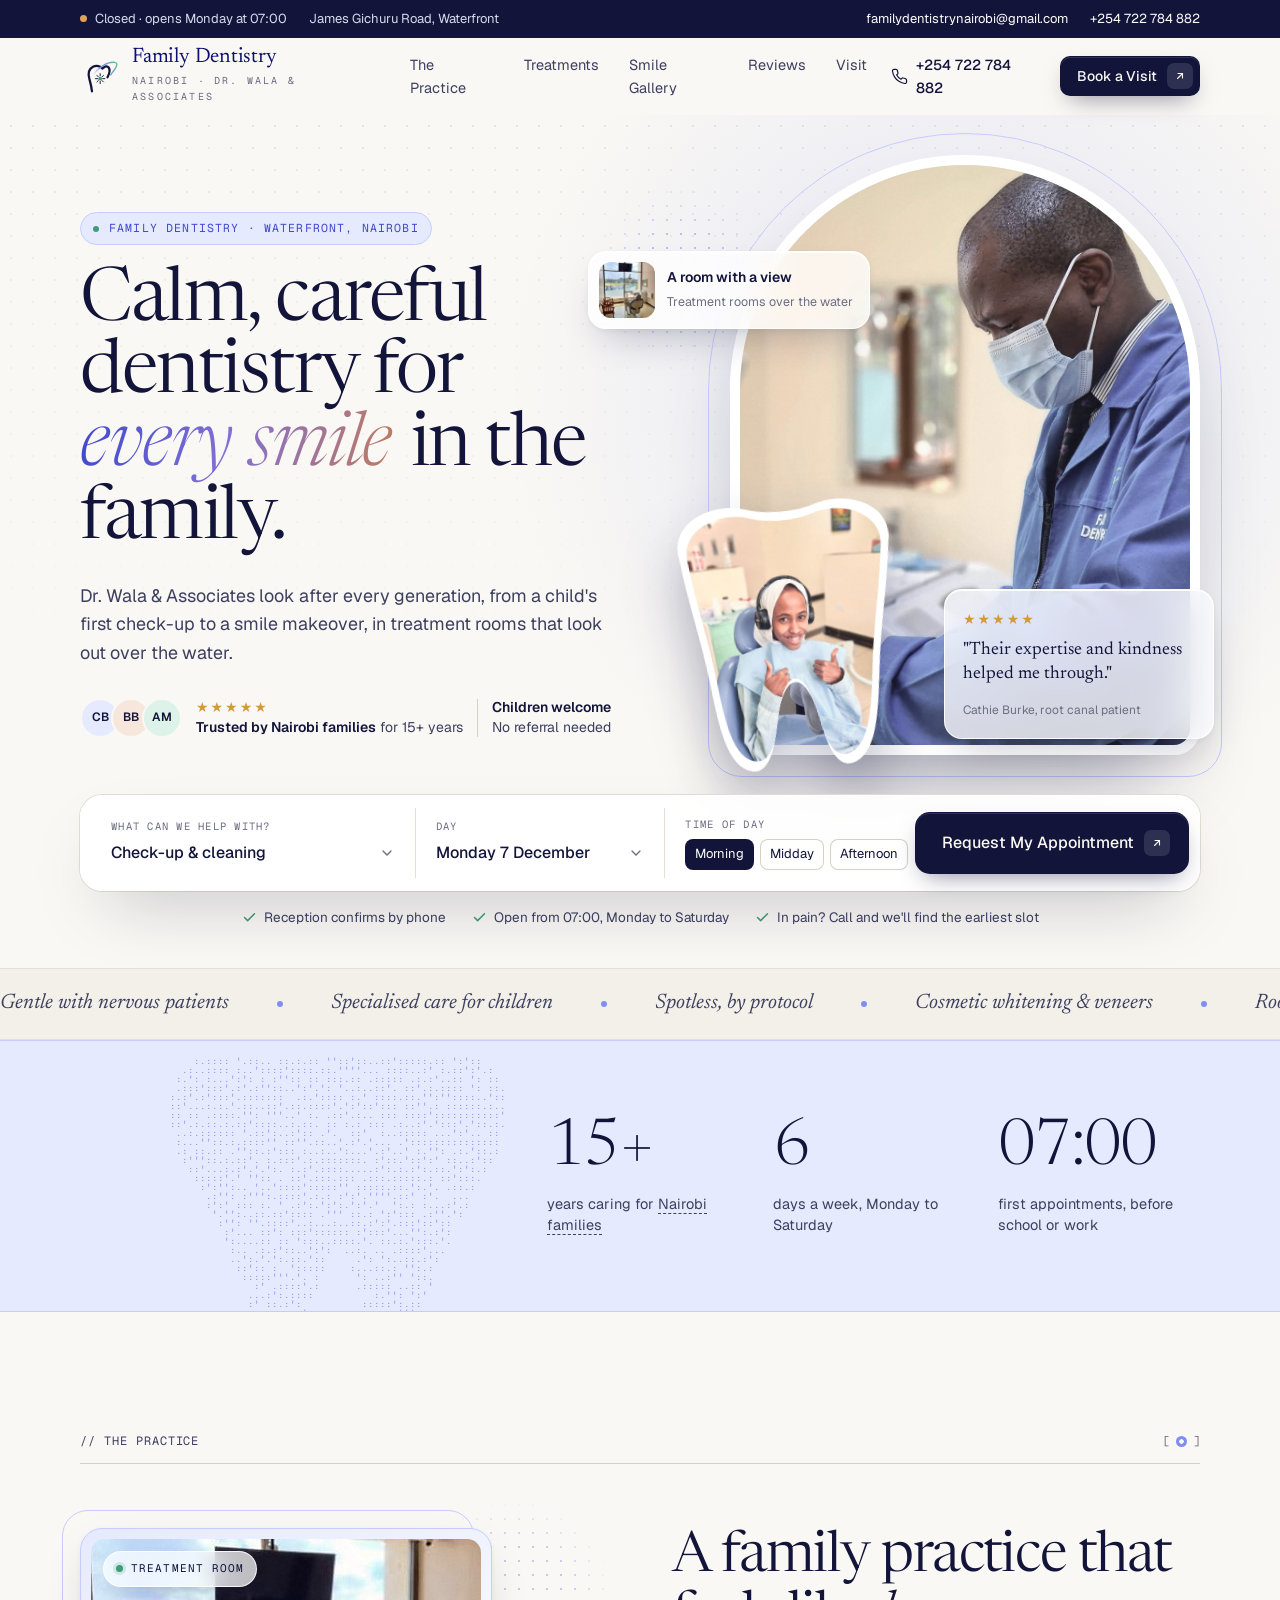
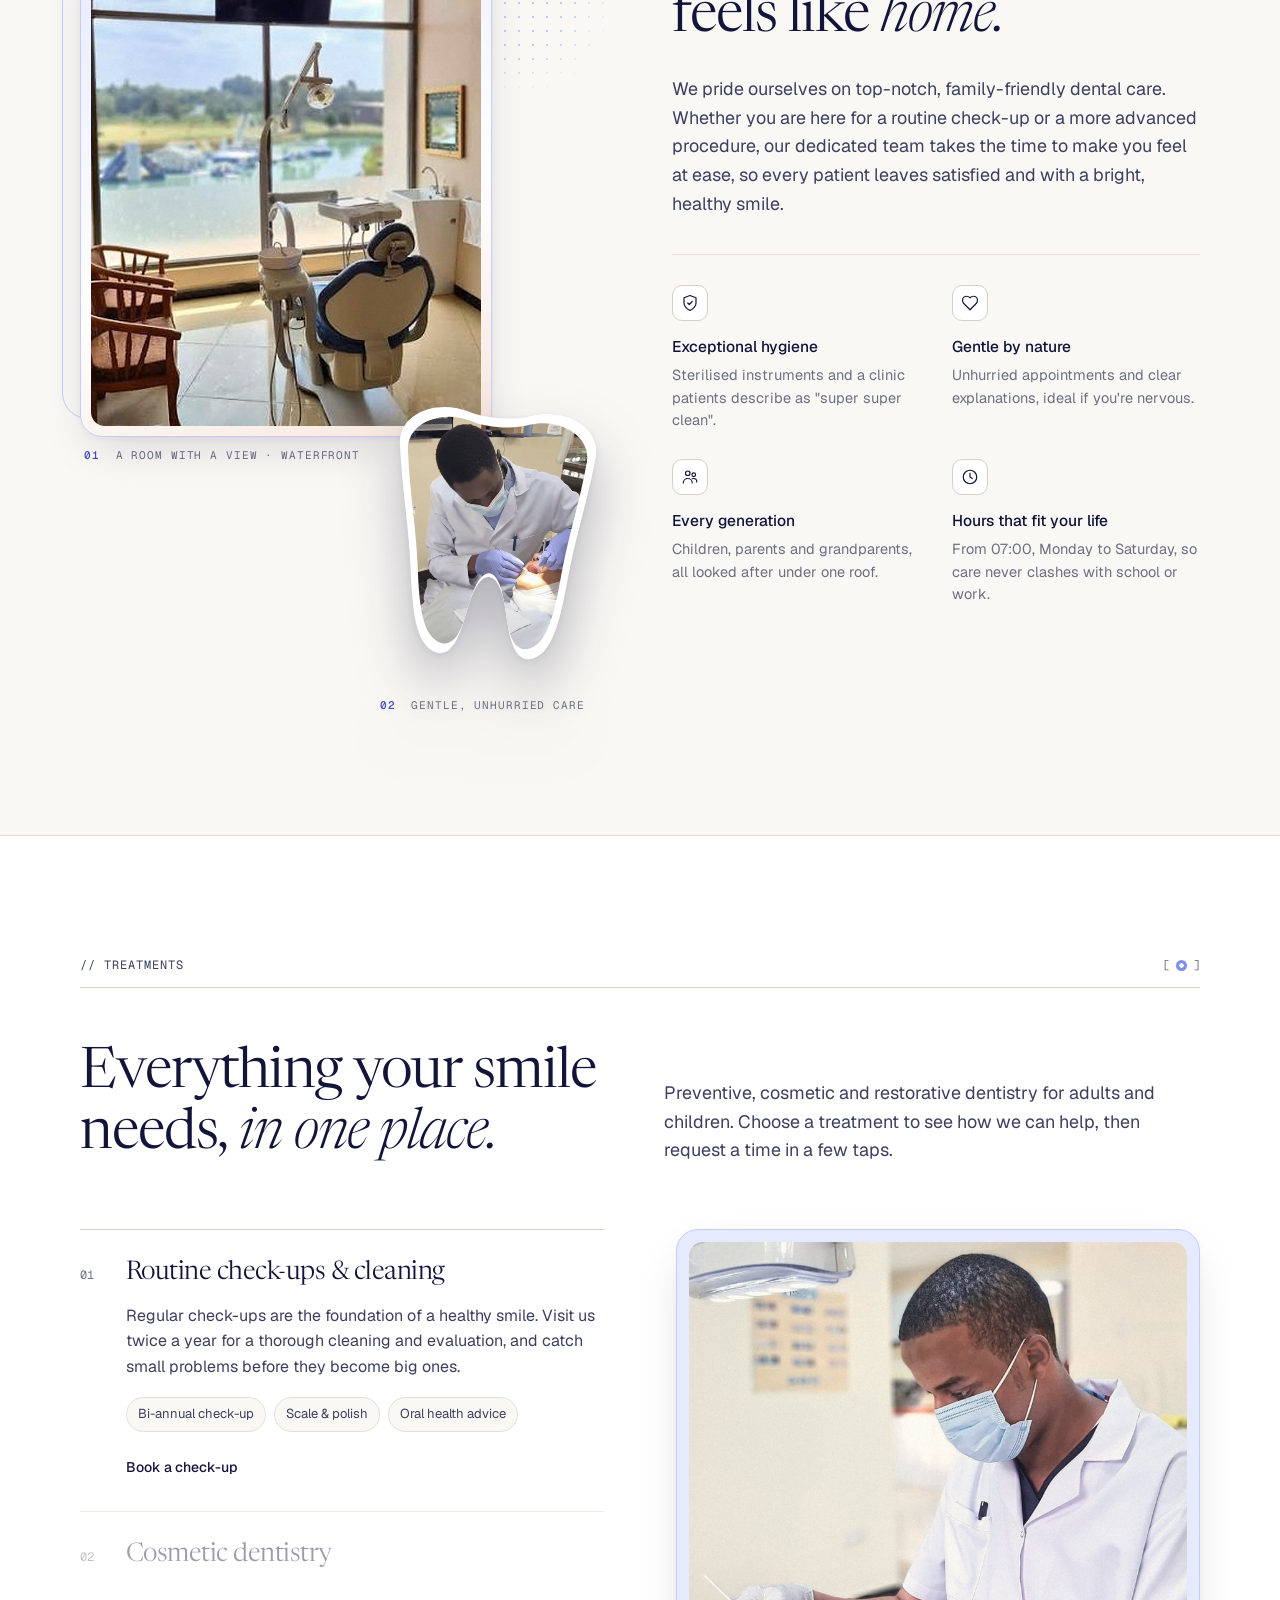
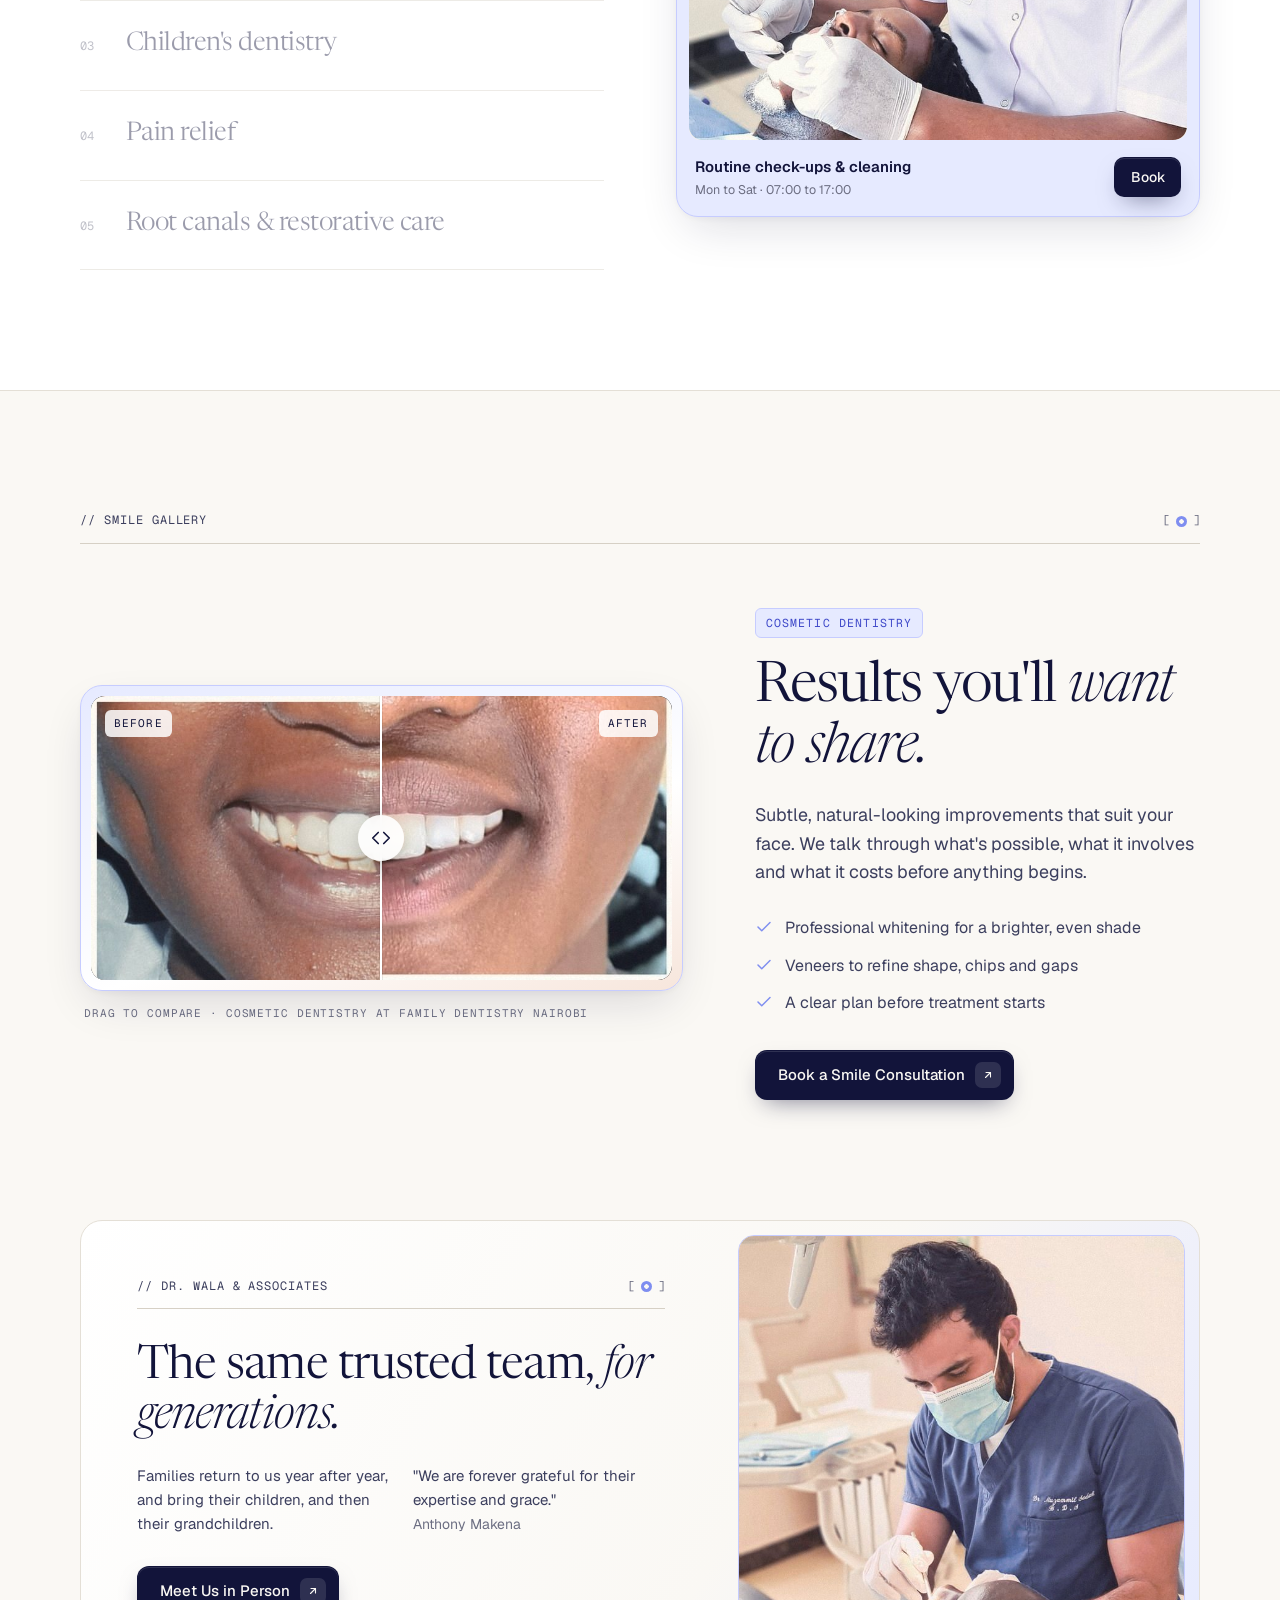
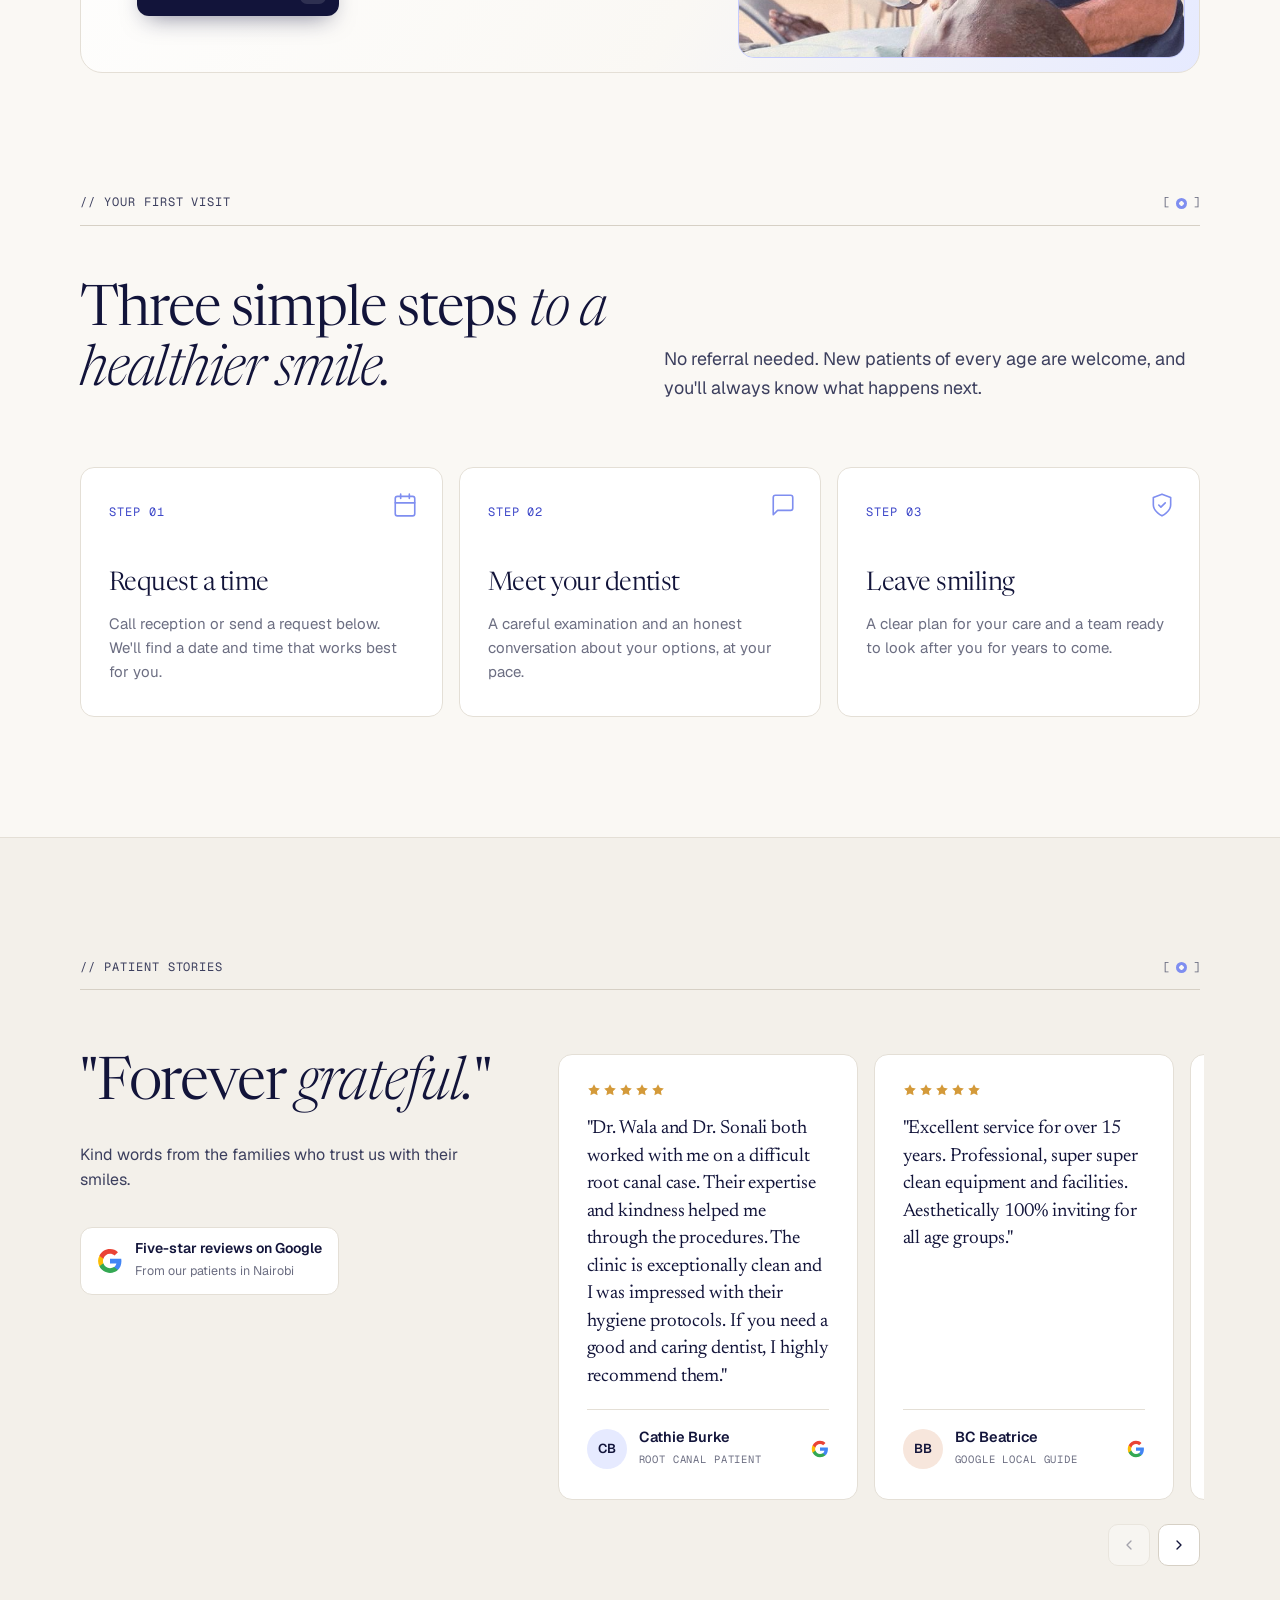
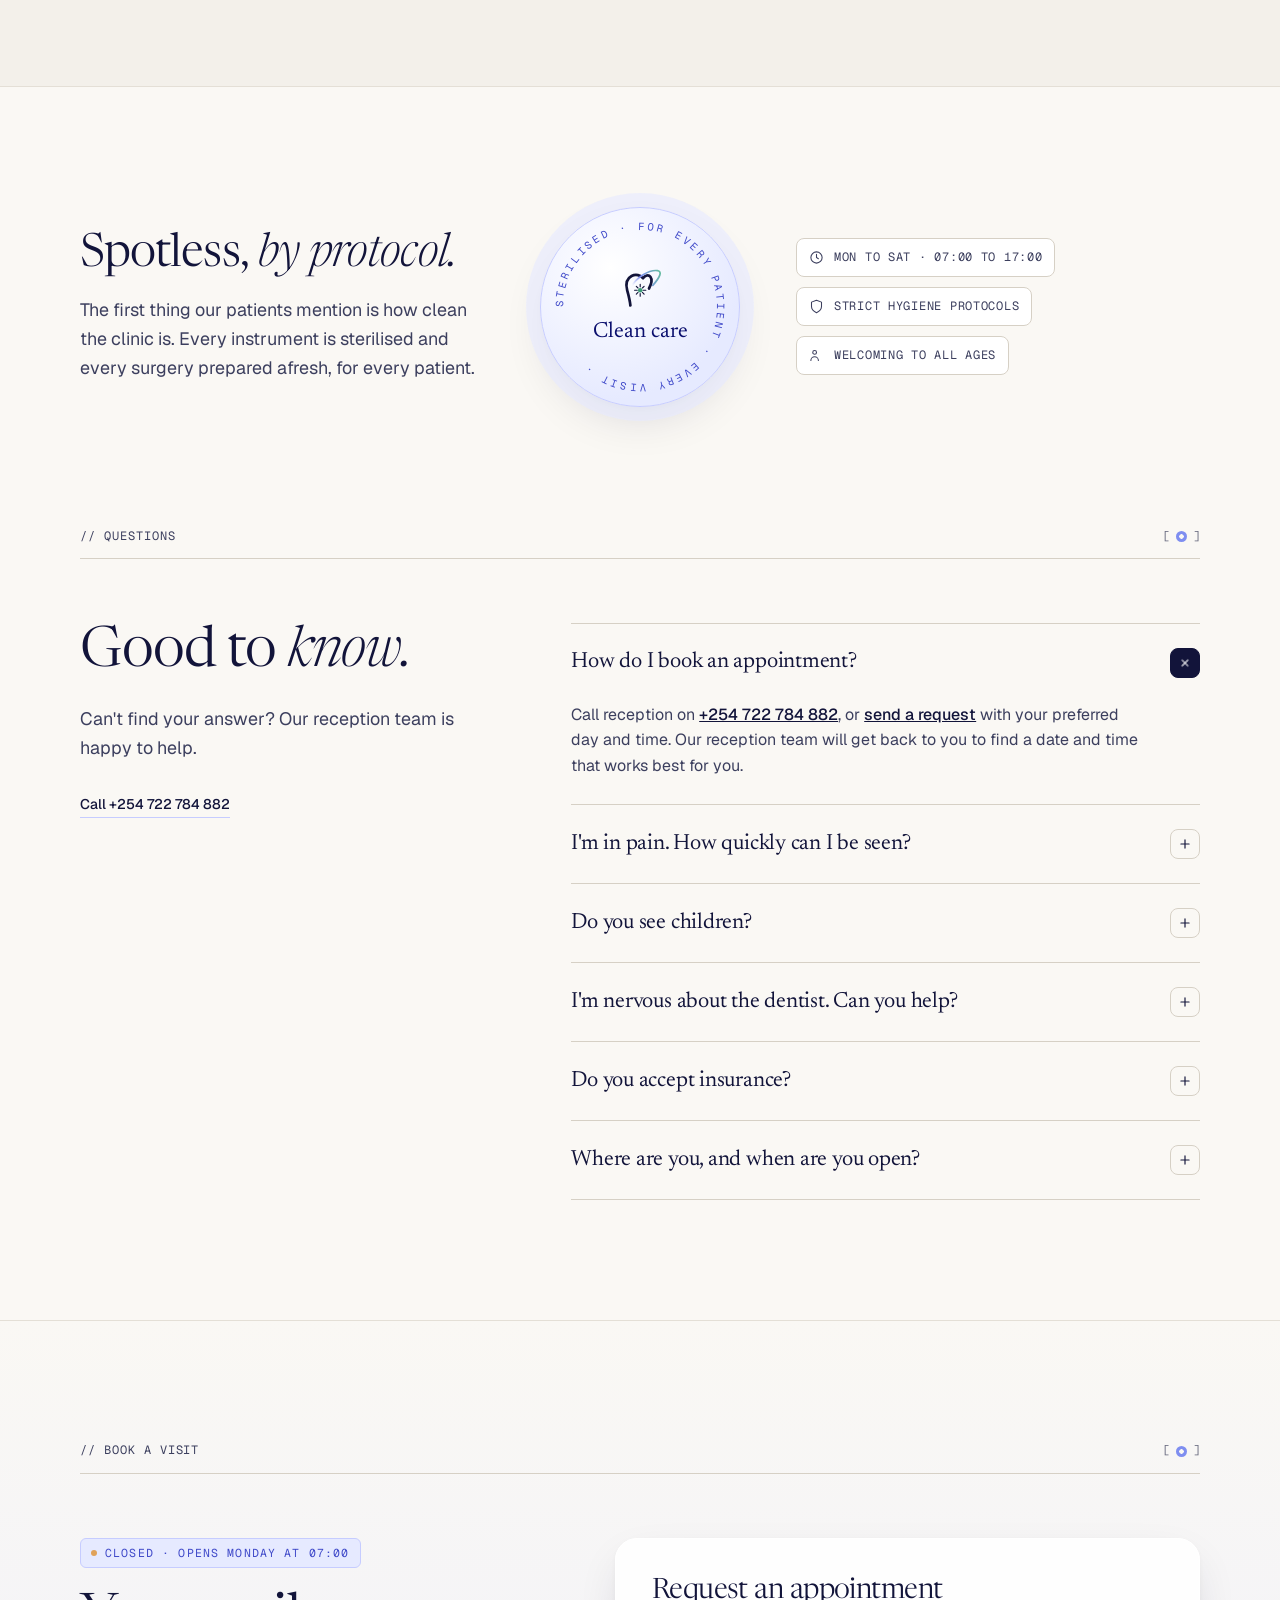
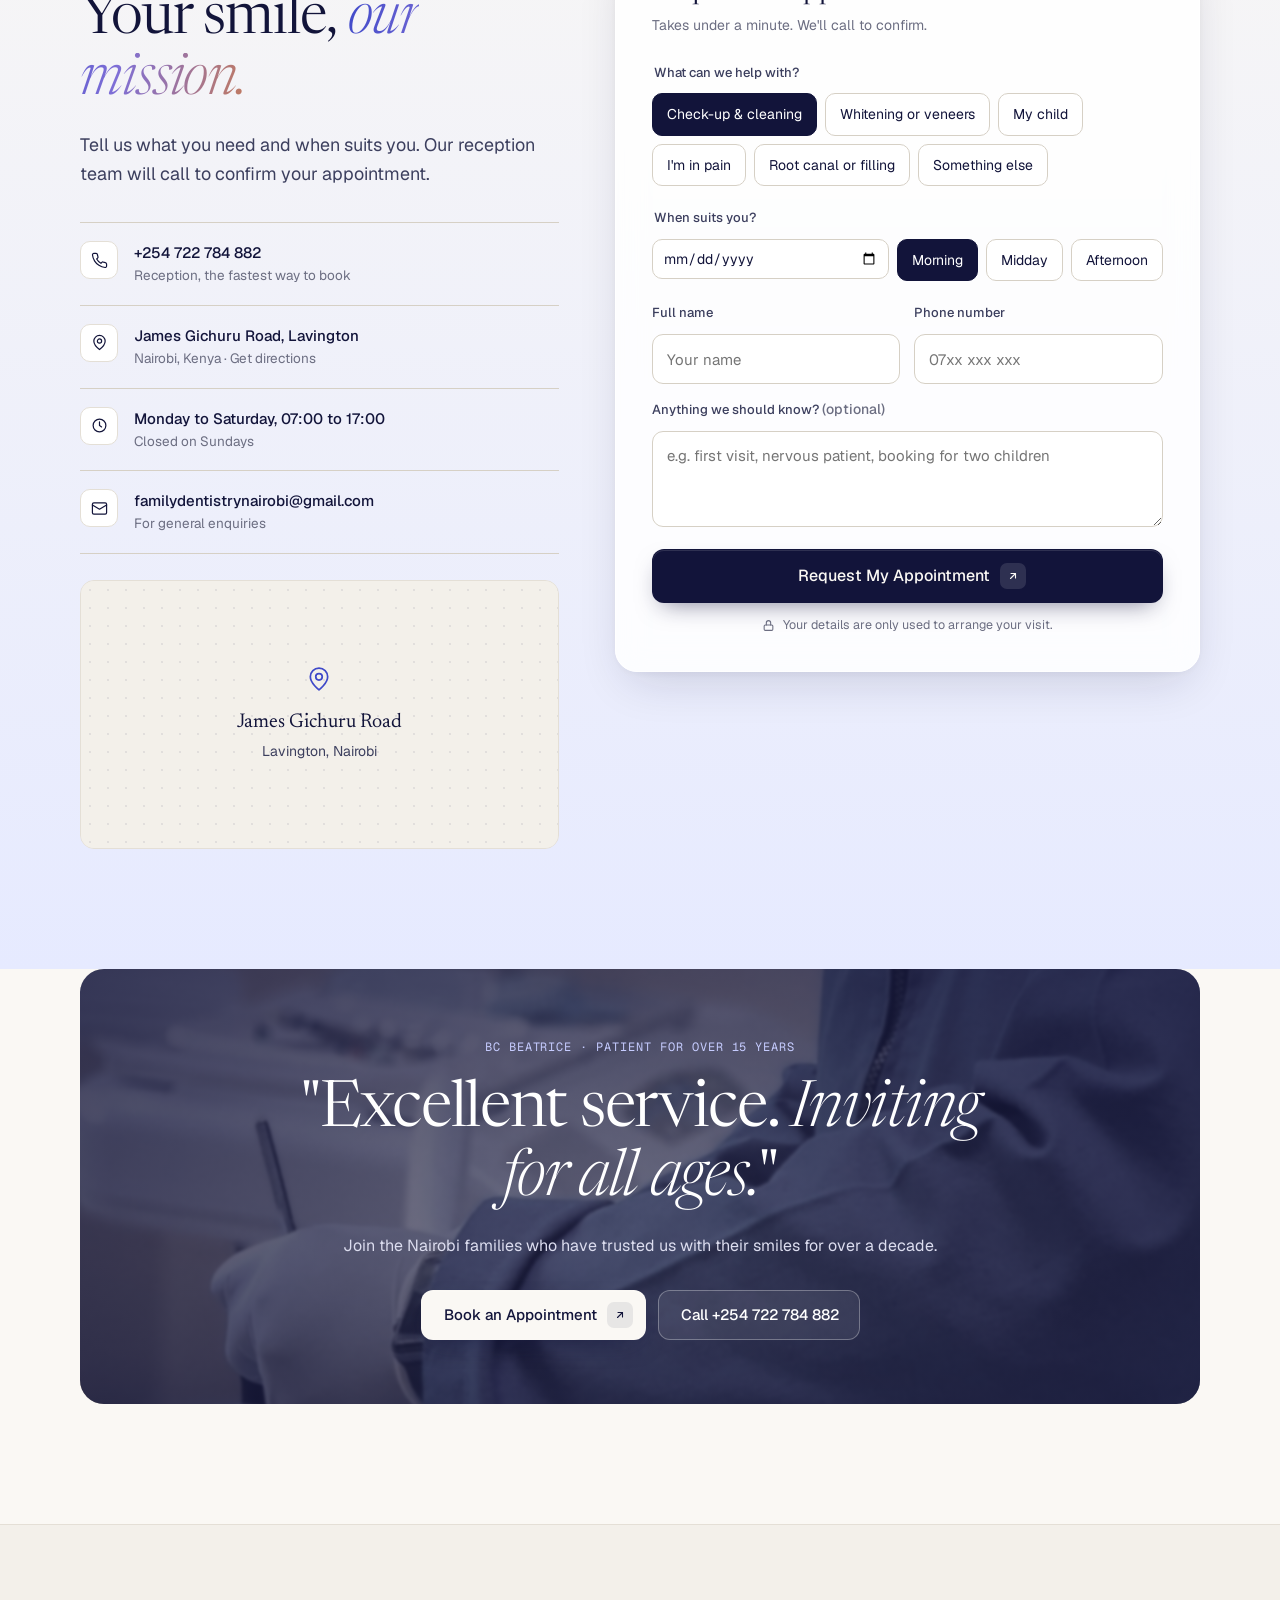
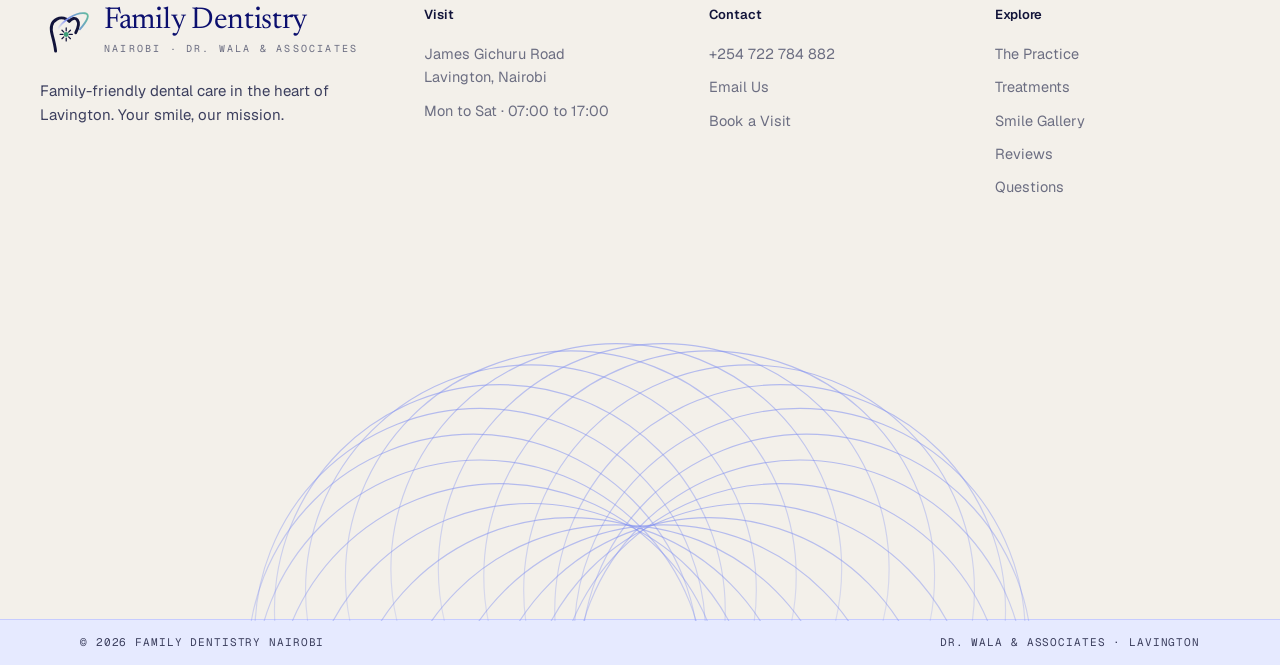
==== commit eb8f89f9: "Dentistry concept: a different dentist photo in the practice tooth card The portrait now appears onc" ====
--- a/dentistry/index.html
+++ b/dentistry/index.html
@@ -231,7 +231,7 @@
 /* the portrait card is cut to a tooth: a white tooth with the photo inset in the same outline */
 .about-imgs>div:last-child .frame{background:#fff;padding:10px;border:0;border-radius:0;box-shadow:none;clip-path:url(#toothClip);transform:translateY(var(--drift,0px)) rotate(4deg);transition:transform .7s cubic-bezier(.2,.7,.2,1)}
 .about-imgs>div:last-child .frame:hover{transform:translateY(calc(var(--drift,0px) - 6px)) rotate(0deg)}
-.about-imgs>div:last-child img{aspect-ratio:9/10;object-fit:cover;object-position:61% 14%;border-radius:0;clip-path:url(#toothClip)}
+.about-imgs>div:last-child img{aspect-ratio:9/10;object-fit:cover;object-position:50% 30%;border-radius:0;clip-path:url(#toothClip)}
 .about-imgs .cap b{font-weight:500;color:#3F49C9;margin-right:8px}
 @media (prefers-reduced-motion:reduce){.about-imgs>div:last-child .frame{transform:rotate(4deg)}}
 .cap{font-family:var(--mono);font-size:11px;letter-spacing:.08em;text-transform:uppercase;color:var(--muted);margin-top:10px;padding-left:4px}
@@ -724,7 +724,7 @@
           <div class="cap"><b>01</b> A room with a view · Waterfront</div>
         </div>
         <div class="rv" style="--d:.15s">
-          <div class="frame" id="portraitCard"><img src="assets/img/dentist-portrait.jpg" alt="A Family Dentistry Nairobi dentist in the clinic's blue coat, focused on treating a patient" width="1000" height="1238" loading="lazy"></div>
+          <div class="frame" id="portraitCard"><img src="assets/img/dentist-at-work.jpg" alt="A Family Dentistry Nairobi dentist examining a patient in the chair" width="840" height="933" loading="lazy"></div>
           <div class="cap"><b>02</b> Gentle, unhurried care</div>
         </div>
       </div>
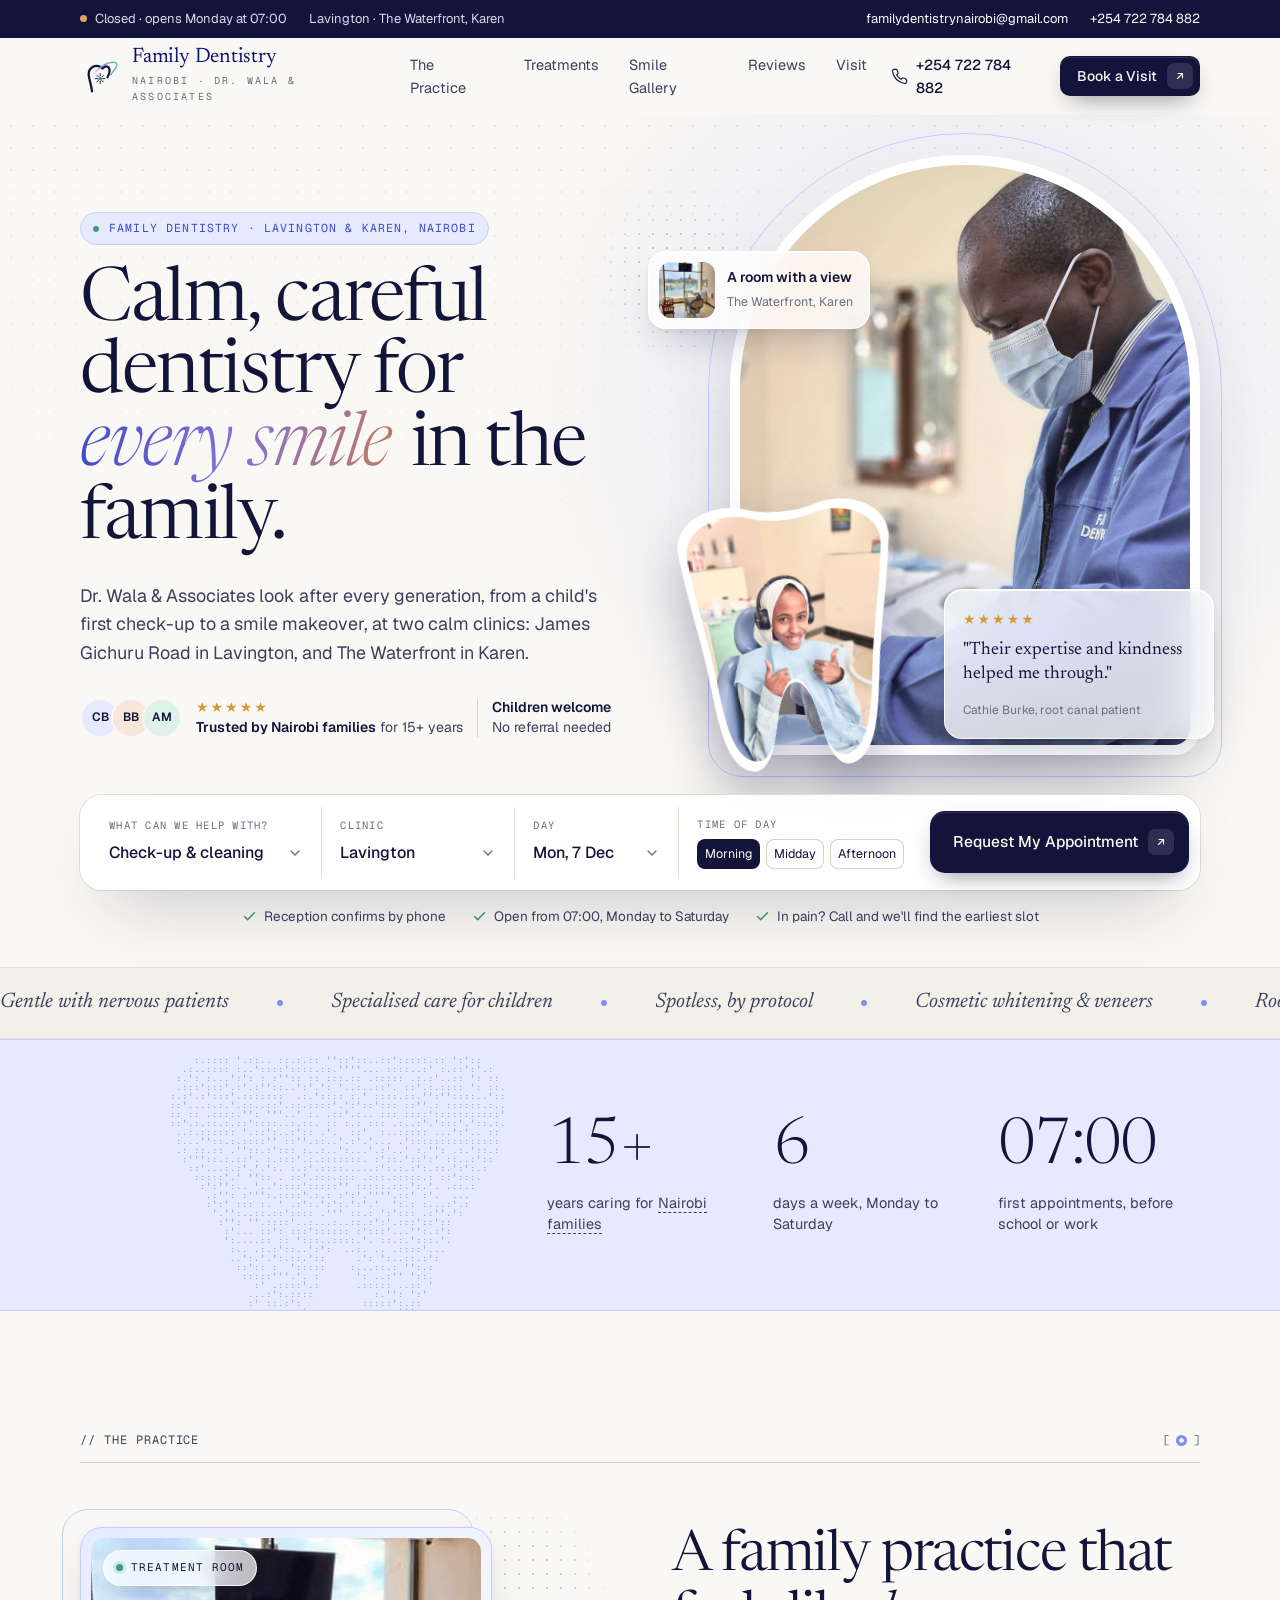
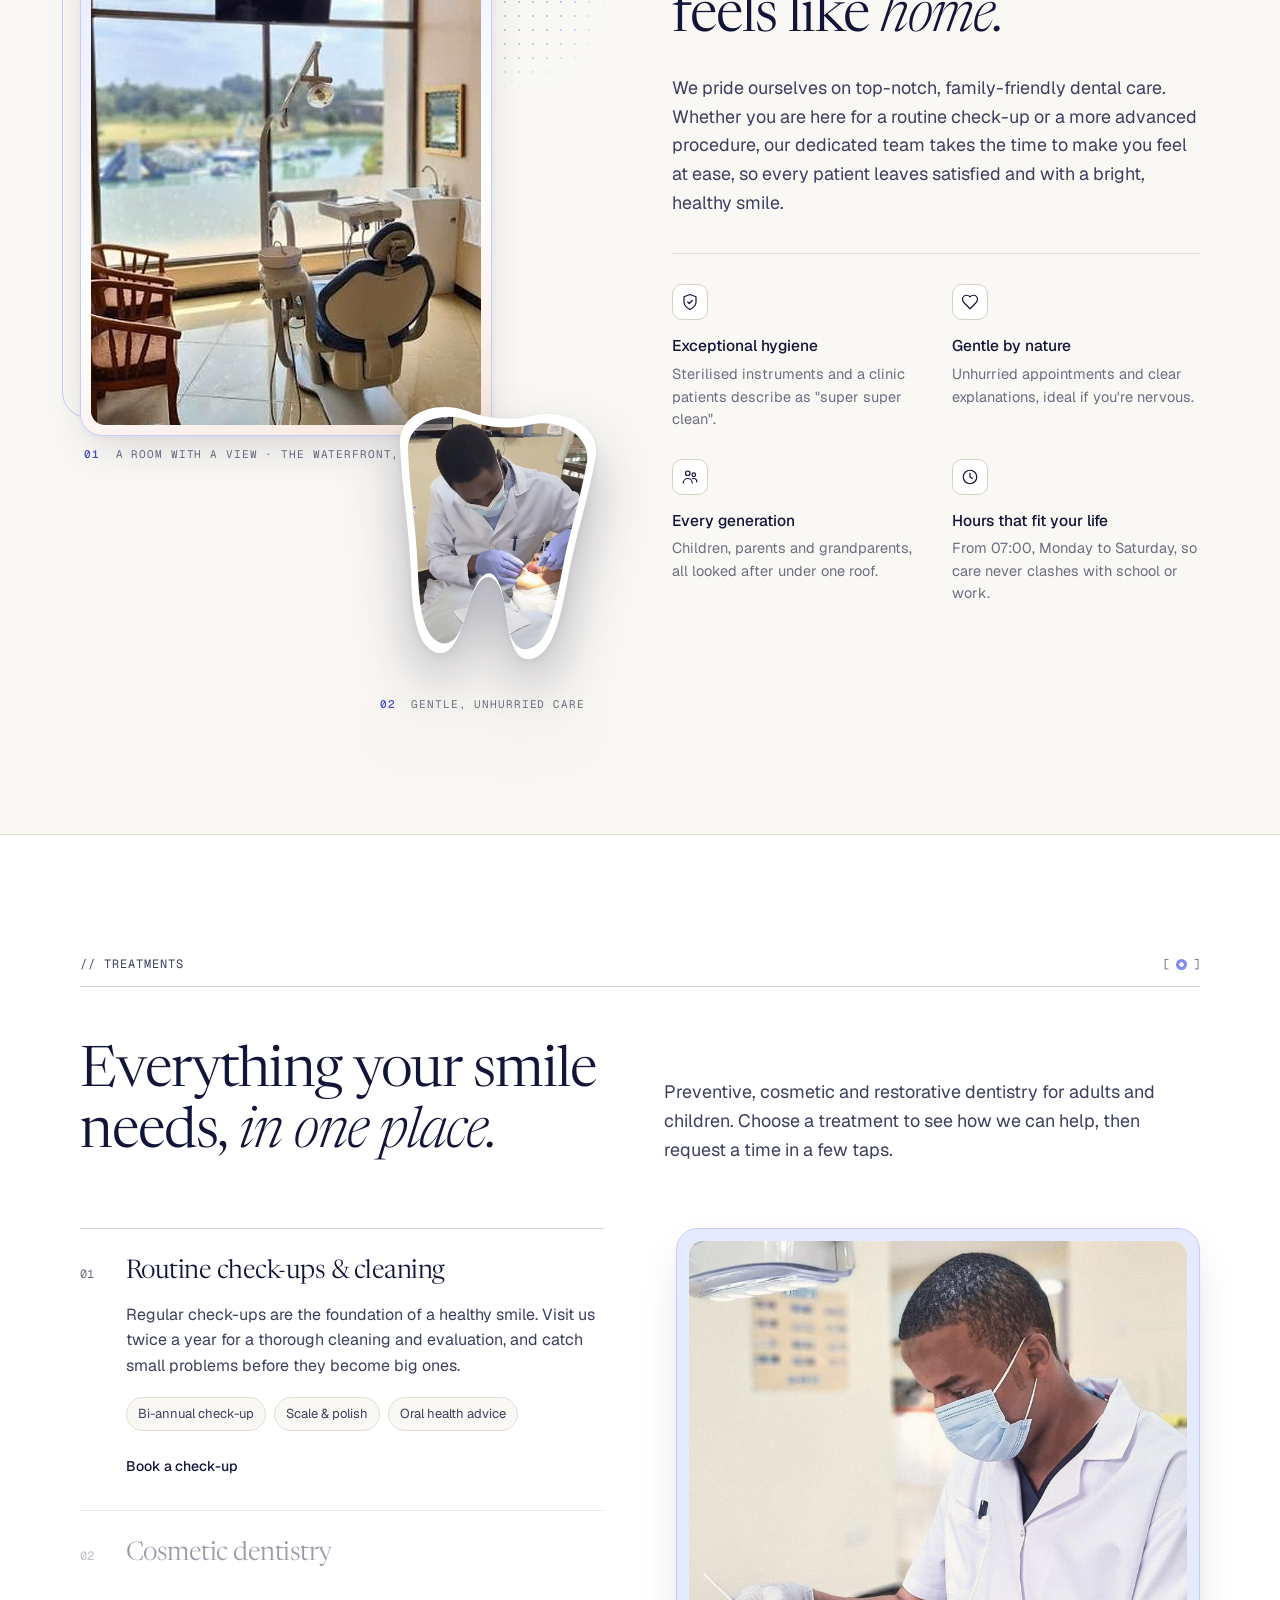
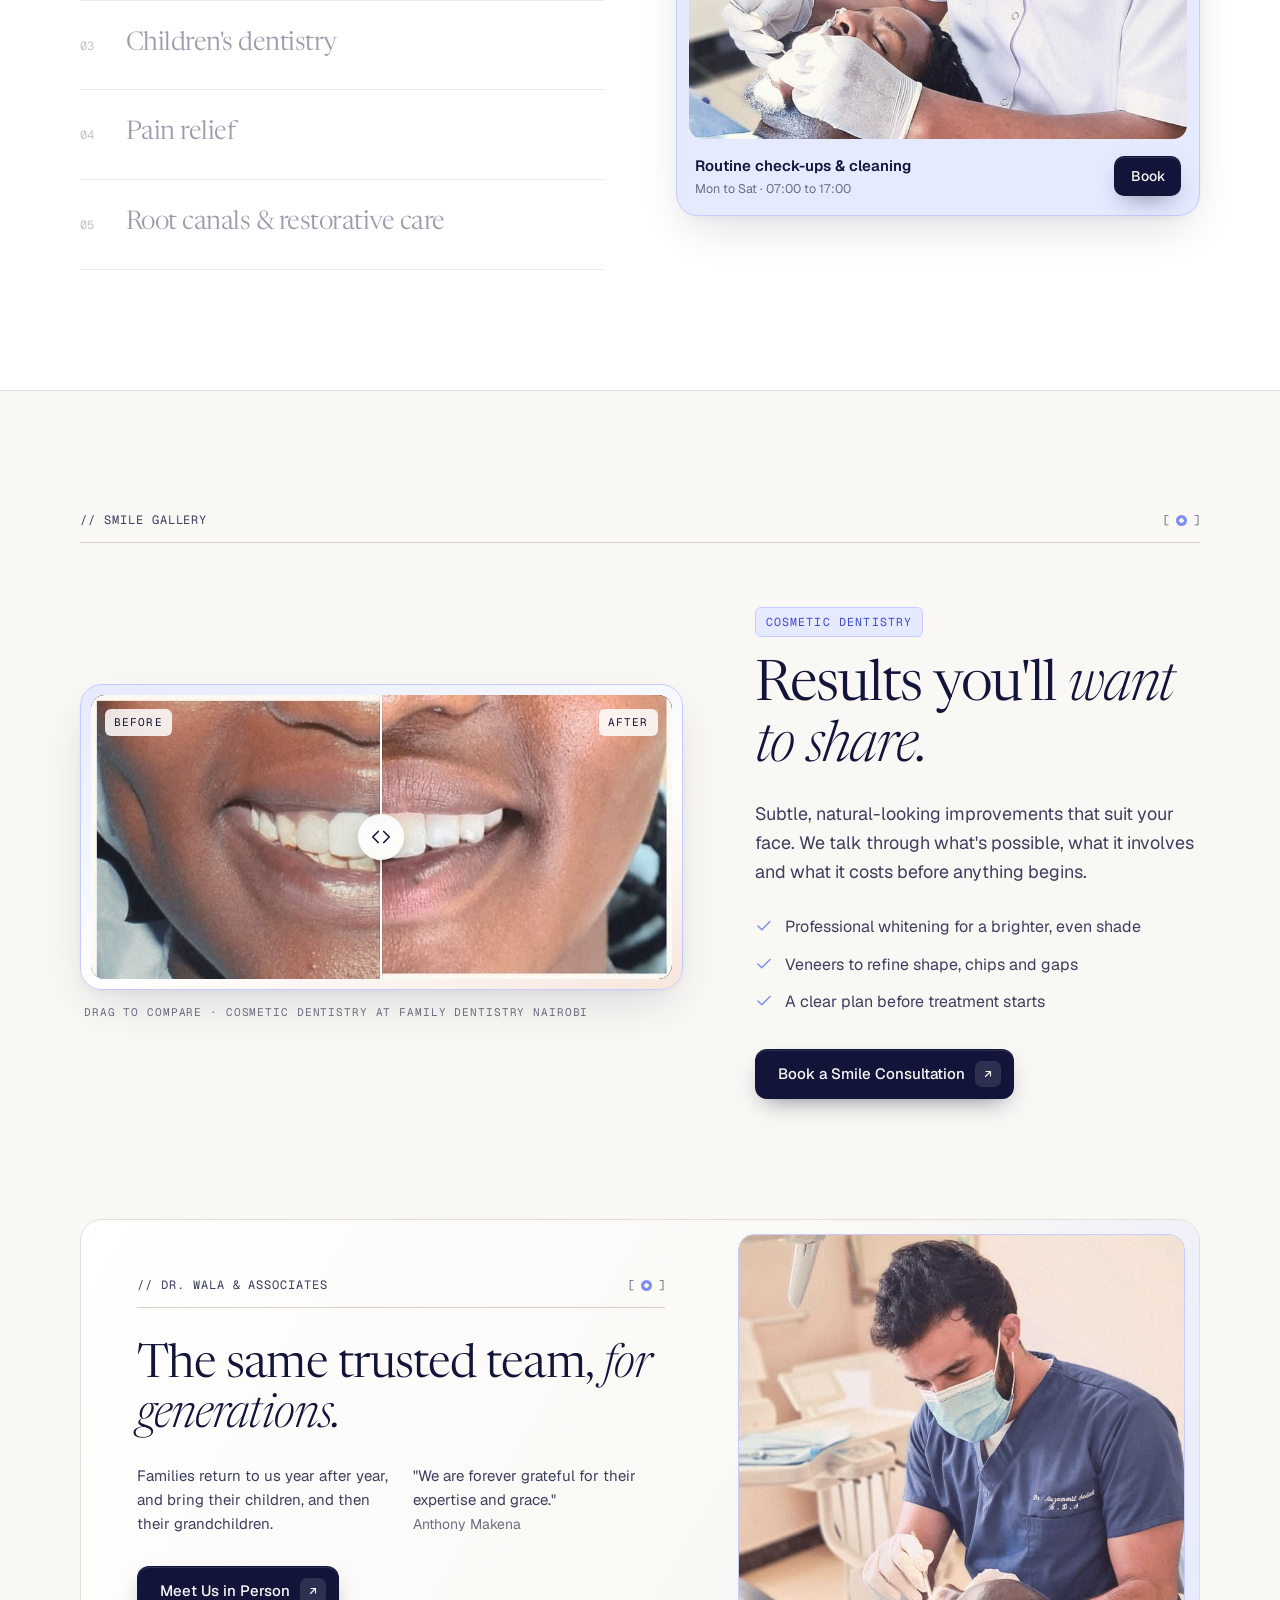
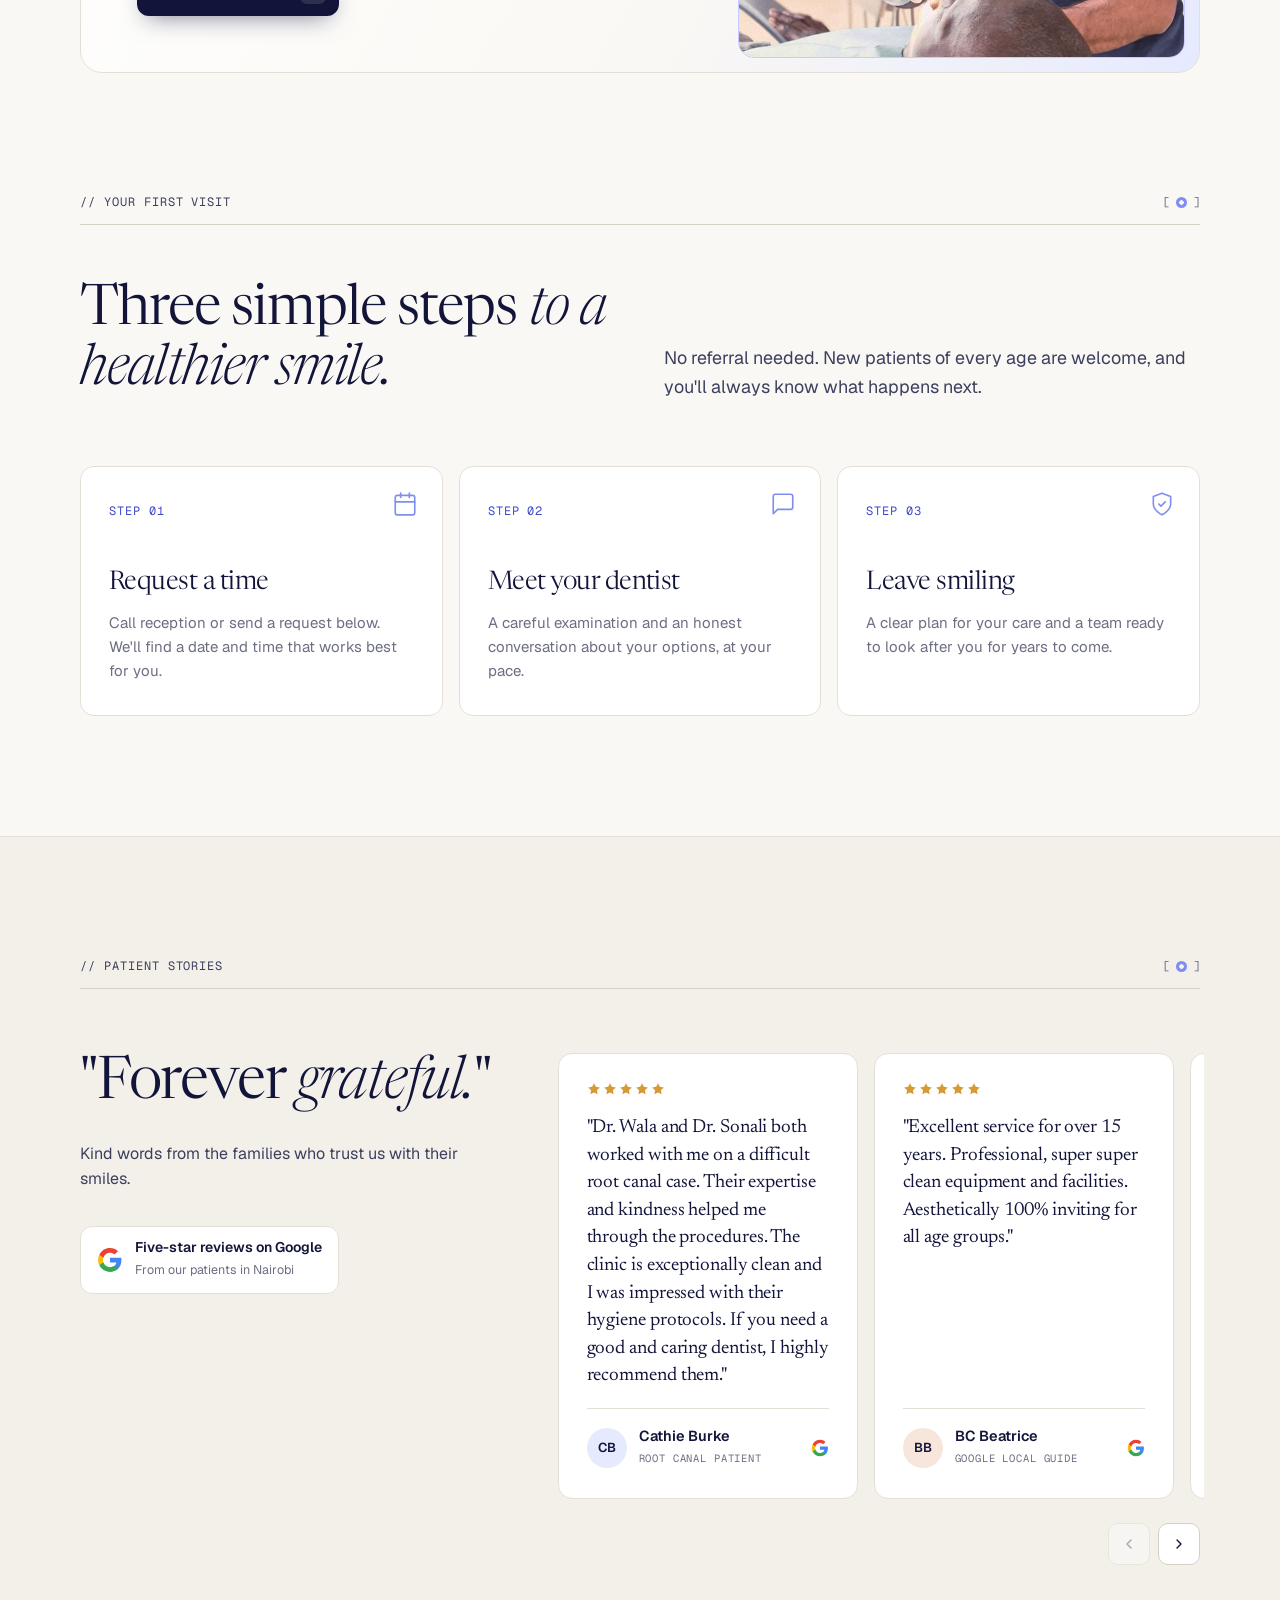
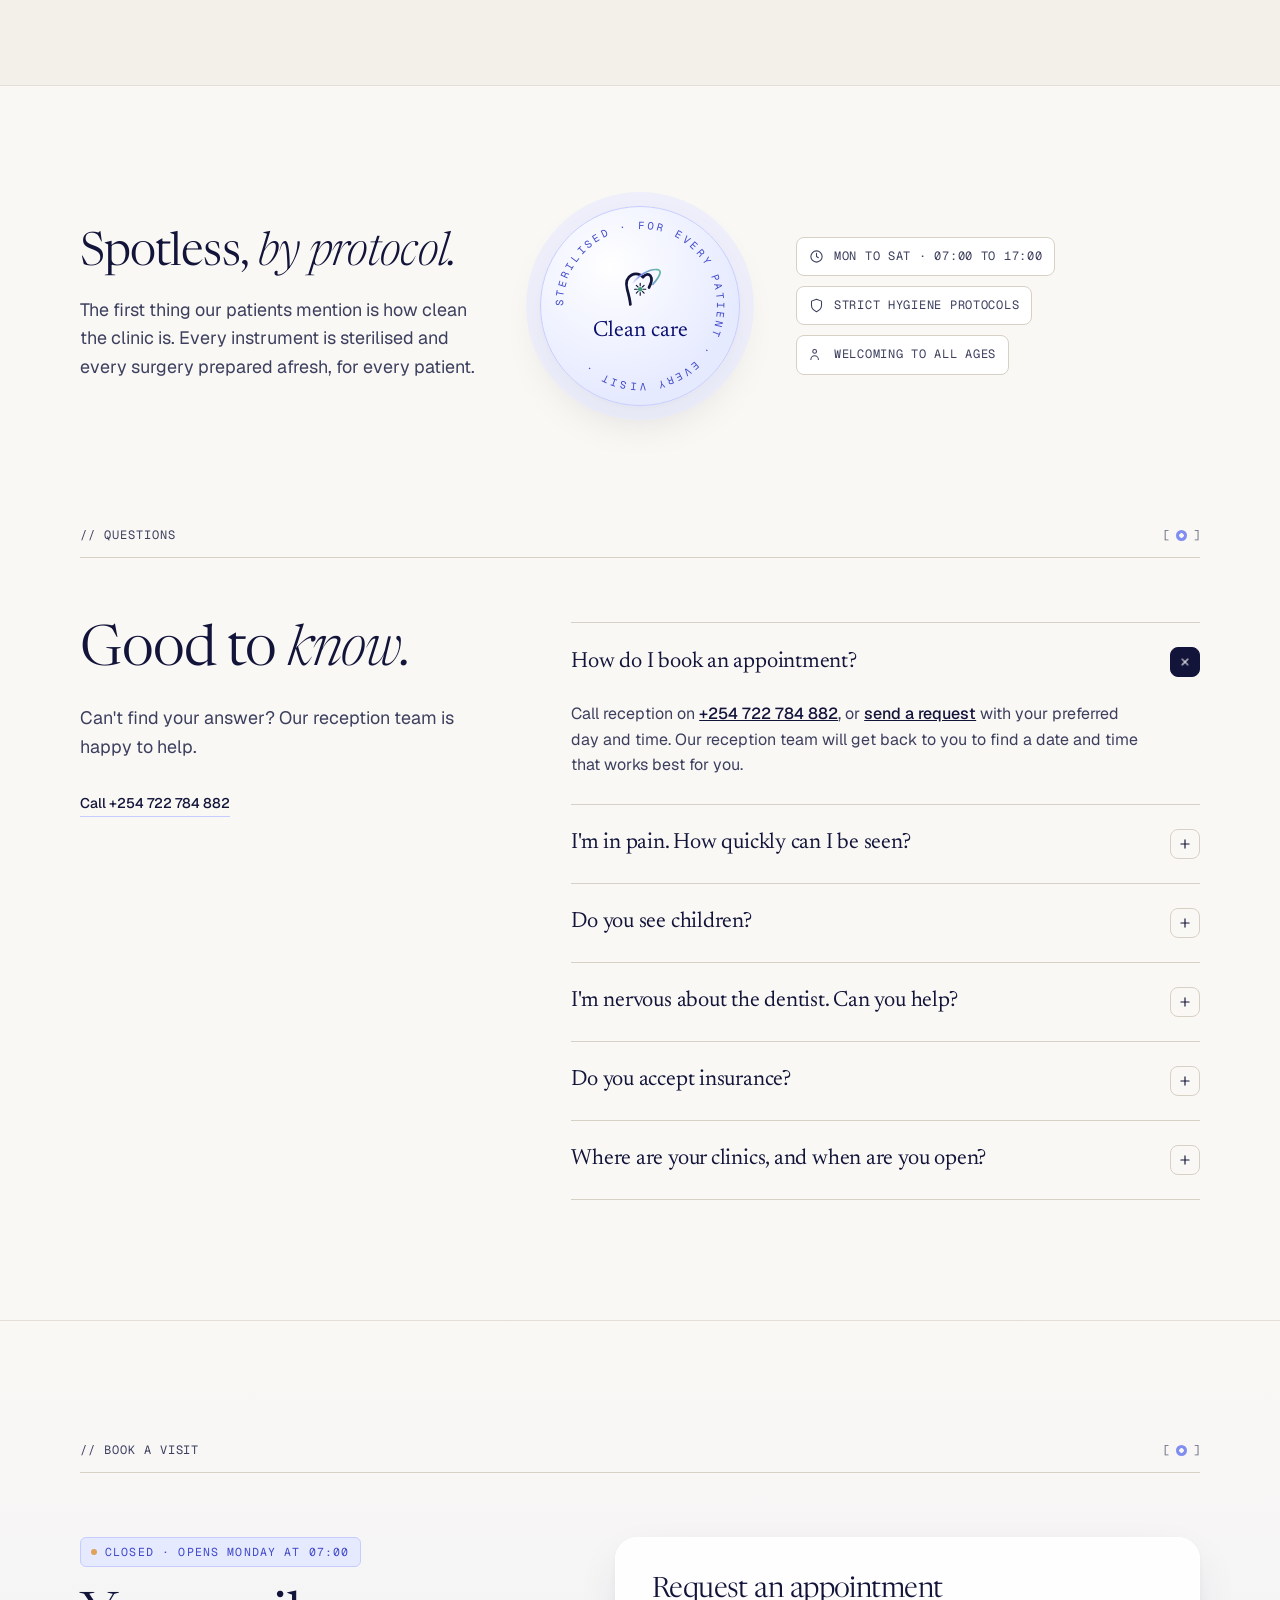
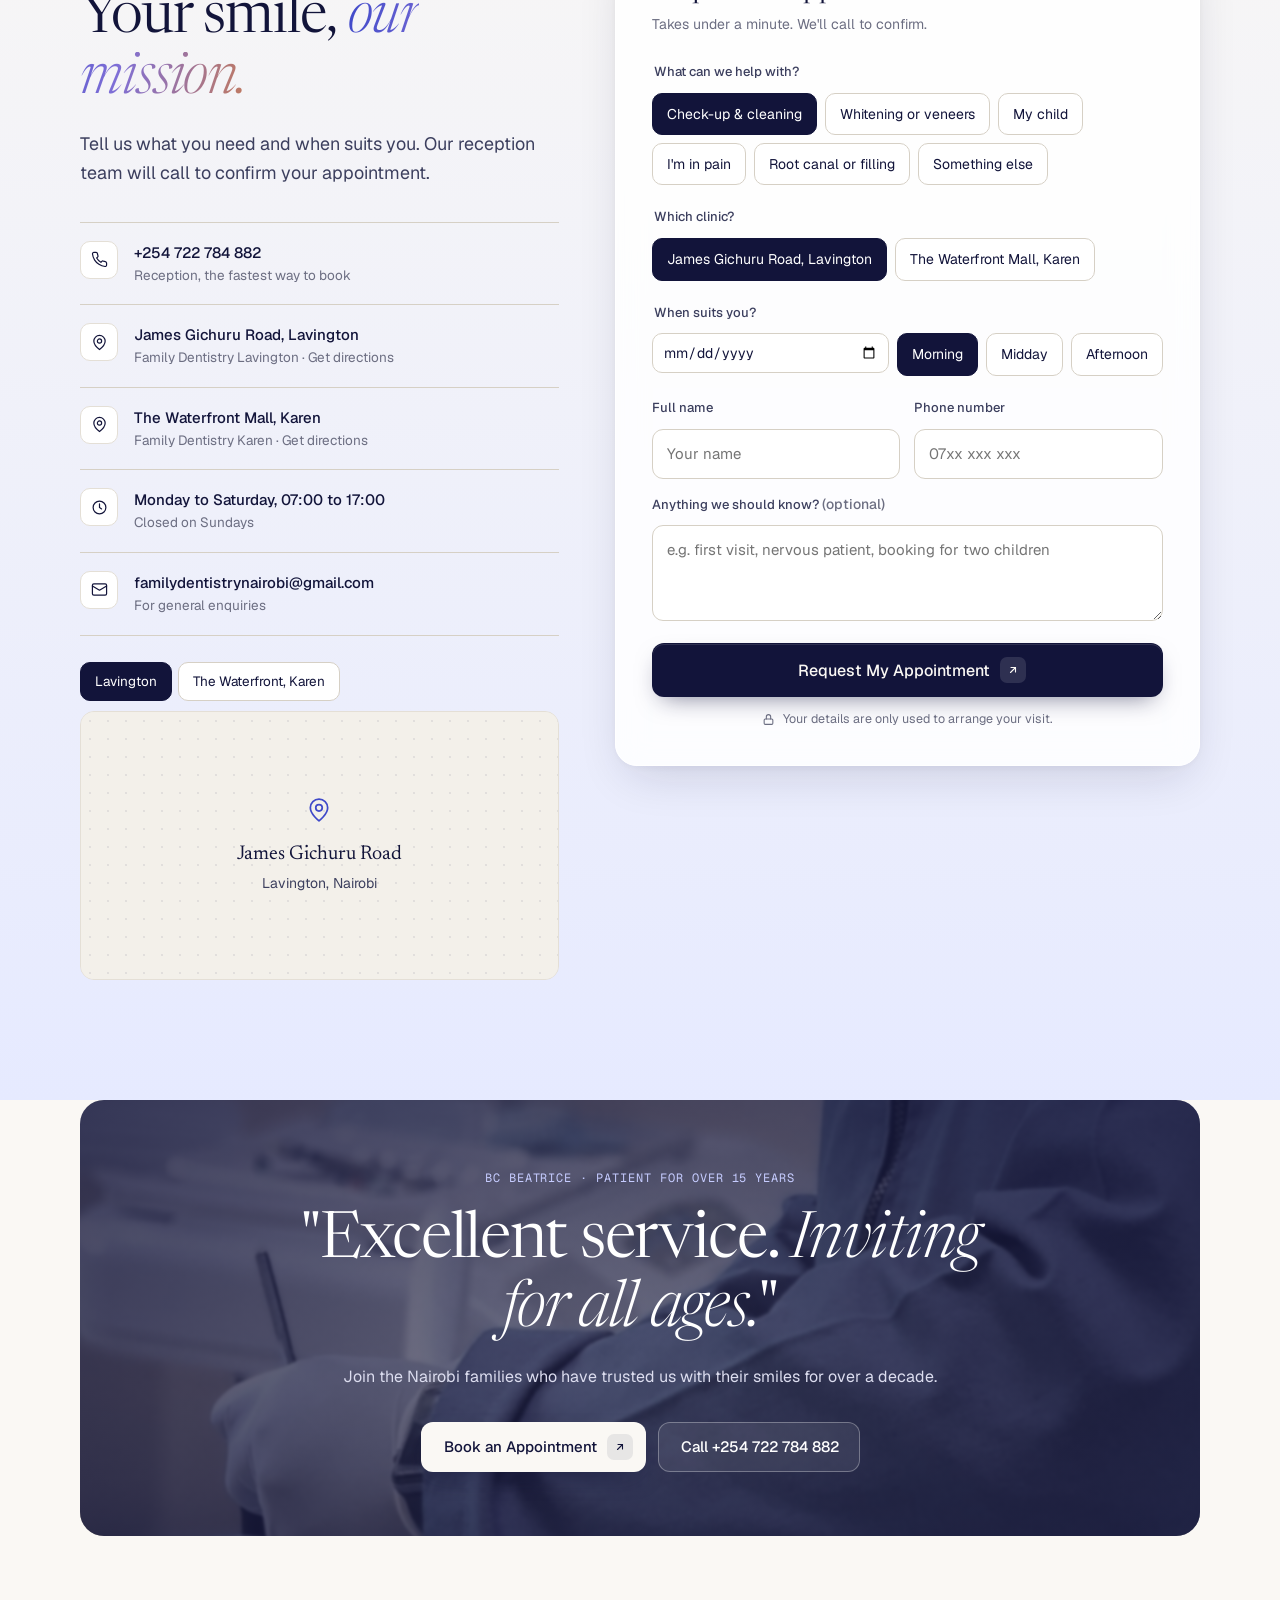
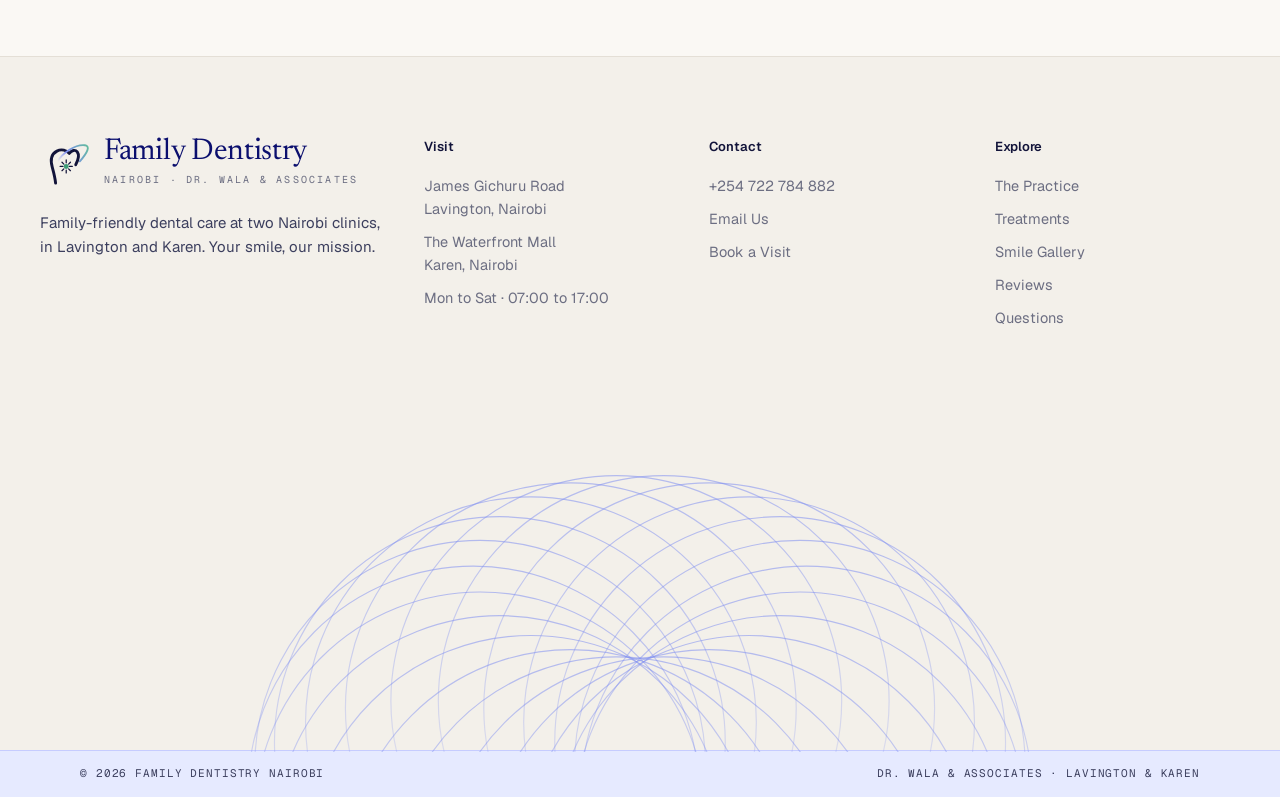
==== commit 9272c563: "Dentistry: two branches (Lavington, The Waterfront Karen), clinic choice in booking Co-Authored-By: " ====
--- a/dentistry/index.html
+++ b/dentistry/index.html
@@ -3,12 +3,12 @@
 <head>
 <meta charset="utf-8">
 <meta name="viewport" content="width=device-width, initial-scale=1, viewport-fit=cover">
-<title>Family Dentistry Nairobi | Family Dentist in Lavington</title>
-<meta name="description" content="Gentle, family-friendly dental care in Lavington, Nairobi. Check-ups, cosmetic dentistry, children's dentistry, root canals and pain relief with Dr. Wala &amp; Associates. Open Monday to Saturday, 07:00 to 17:00.">
+<title>Family Dentistry Nairobi | Family Dentist in Lavington &amp; Karen</title>
+<meta name="description" content="Gentle, family-friendly dental care at two Nairobi clinics, on James Gichuru Road in Lavington and at The Waterfront Mall in Karen. Check-ups, cosmetic dentistry, children's dentistry, root canals and pain relief with Dr. Wala &amp; Associates. Open Monday to Saturday, 07:00 to 17:00.">
 <meta name="theme-color" content="#FAF8F4">
 <meta property="og:type" content="website">
 <meta property="og:title" content="Family Dentistry Nairobi | Your smile, our mission">
-<meta property="og:description" content="Calm, careful dentistry for every generation, on James Gichuru Road in Lavington.">
+<meta property="og:description" content="Calm, careful dentistry for every generation, in Lavington and at The Waterfront, Karen.">
 <meta property="og:image" content="https://asiyetajwa.github.io/me/dentistry/assets/img/young-patient.jpg">
 <meta property="og:url" content="https://asiyetajwa.github.io/me/dentistry/">
 <meta name="robots" content="noindex, nofollow">
@@ -17,31 +17,117 @@
 <script type="application/ld+json">
 {
   "@context": "https://schema.org",
-  "@type": "Dentist",
-  "name": "Family Dentistry Nairobi",
-  "alternateName": "Dr. Wala & Associates",
-  "url": "https://www.familydentistrynairobi.com/",
-  "image": "https://www.familydentistrynairobi.com/assets/img/reception.jpg",
-  "telephone": "+254722784882",
-  "email": "familydentistrynairobi@gmail.com",
-  "priceRange": "KES",
-  "address": {
-    "@type": "PostalAddress",
-    "streetAddress": "James Gichuru Road",
-    "addressLocality": "Lavington, Nairobi",
-    "addressCountry": "KE"
-  },
-  "openingHoursSpecification": [{
-    "@type": "OpeningHoursSpecification",
-    "dayOfWeek": ["Monday","Tuesday","Wednesday","Thursday","Friday","Saturday"],
-    "opens": "07:00",
-    "closes": "17:00"
-  }],
-  "medicalSpecialty": ["Dentistry","PediatricDentistry","CosmeticDentistry"],
-  "review": [
-    {"@type":"Review","author":{"@type":"Person","name":"Cathie Burke"},"reviewRating":{"@type":"Rating","ratingValue":"5"},"reviewBody":"Dr. Wala and Dr. Sonali both worked with me on a difficult root canal case. Their expertise and kindness helped me through the procedures."},
-    {"@type":"Review","author":{"@type":"Person","name":"BC Beatrice"},"reviewRating":{"@type":"Rating","ratingValue":"5"},"reviewBody":"Excellent service for over 15 years, professional, super super clean equipments and facilities."},
-    {"@type":"Review","author":{"@type":"Person","name":"Anthony Makena"},"reviewRating":{"@type":"Rating","ratingValue":"5"},"reviewBody":"My family have had the privilege of being attended to by Dr. Wala and Associates at the Family Dentistry for a very long time."}
+  "@graph": [
+    {
+      "@type": "Dentist",
+      "name": "Family Dentistry Nairobi, Lavington",
+      "alternateName": "Dr. Wala & Associates",
+      "url": "https://www.familydentistrynairobi.com/",
+      "image": "https://www.familydentistrynairobi.com/assets/img/reception.jpg",
+      "telephone": "+254722784882",
+      "email": "familydentistrynairobi@gmail.com",
+      "priceRange": "KES",
+      "address": {
+        "@type": "PostalAddress",
+        "streetAddress": "James Gichuru Road",
+        "addressLocality": "Lavington, Nairobi",
+        "addressCountry": "KE"
+      },
+      "openingHoursSpecification": [
+        {
+          "@type": "OpeningHoursSpecification",
+          "dayOfWeek": [
+            "Monday",
+            "Tuesday",
+            "Wednesday",
+            "Thursday",
+            "Friday",
+            "Saturday"
+          ],
+          "opens": "07:00",
+          "closes": "17:00"
+        }
+      ],
+      "medicalSpecialty": [
+        "Dentistry",
+        "PediatricDentistry",
+        "CosmeticDentistry"
+      ],
+      "review": [
+        {
+          "@type": "Review",
+          "author": {
+            "@type": "Person",
+            "name": "Cathie Burke"
+          },
+          "reviewRating": {
+            "@type": "Rating",
+            "ratingValue": "5"
+          },
+          "reviewBody": "Dr. Wala and Dr. Sonali both worked with me on a difficult root canal case. Their expertise and kindness helped me through the procedures."
+        },
+        {
+          "@type": "Review",
+          "author": {
+            "@type": "Person",
+            "name": "BC Beatrice"
+          },
+          "reviewRating": {
+            "@type": "Rating",
+            "ratingValue": "5"
+          },
+          "reviewBody": "Excellent service for over 15 years, professional, super super clean equipments and facilities."
+        },
+        {
+          "@type": "Review",
+          "author": {
+            "@type": "Person",
+            "name": "Anthony Makena"
+          },
+          "reviewRating": {
+            "@type": "Rating",
+            "ratingValue": "5"
+          },
+          "reviewBody": "My family have had the privilege of being attended to by Dr. Wala and Associates at the Family Dentistry for a very long time."
+        }
+      ]
+    },
+    {
+      "@type": "Dentist",
+      "name": "Family Dentistry Nairobi, The Waterfront Karen",
+      "alternateName": "Dr. Wala & Associates",
+      "url": "https://www.familydentistrynairobi.com/",
+      "image": "https://www.familydentistrynairobi.com/assets/img/reception.jpg",
+      "telephone": "+254722784882",
+      "email": "familydentistrynairobi@gmail.com",
+      "priceRange": "KES",
+      "address": {
+        "@type": "PostalAddress",
+        "streetAddress": "The Waterfront Mall",
+        "addressLocality": "Karen, Nairobi",
+        "addressCountry": "KE"
+      },
+      "openingHoursSpecification": [
+        {
+          "@type": "OpeningHoursSpecification",
+          "dayOfWeek": [
+            "Monday",
+            "Tuesday",
+            "Wednesday",
+            "Thursday",
+            "Friday",
+            "Saturday"
+          ],
+          "opens": "07:00",
+          "closes": "17:00"
+        }
+      ],
+      "medicalSpecialty": [
+        "Dentistry",
+        "PediatricDentistry",
+        "CosmeticDentistry"
+      ]
+    }
   ]
 }
 </script>
@@ -370,6 +456,9 @@
 .map{border-radius:var(--radius);overflow:hidden;border:1px solid var(--line);background:var(--bg-2);aspect-ratio:16/9;position:relative}
 .map-fallback{position:absolute;inset:0;display:grid;place-items:center;text-align:center;background:radial-gradient(rgba(18,20,58,.08) 1px,transparent 1.2px) 0 0/18px 18px,var(--bg-2);color:var(--ink-2);font-size:14px}
 .map-fallback b{display:block;font-family:var(--serif);font-weight:400;font-size:20px;color:var(--ink);margin:8px 0 2px}
+.map-tabs{display:flex;gap:6px;margin-bottom:10px}
+.map-tabs button{font:inherit;font-size:13.5px;padding:8px 14px;border-radius:10px;border:1px solid var(--line-2);background:#fff;color:var(--ink);cursor:pointer;transition:all .2s}
+.map-tabs button.on{background:var(--ink);border-color:var(--ink);color:#fff}
 .map iframe{position:absolute;inset:0;width:100%;height:100%;border:0;filter:grayscale(.55) contrast(1.02) brightness(1.03)}
 .form-card{background:rgba(255,255,255,.86);backdrop-filter:blur(14px);border:1px solid #fff;border-radius:22px;box-shadow:var(--shadow);padding:36px}
 .form-card h3{font-size:28px;margin-bottom:6px}
@@ -541,17 +630,18 @@
 .hx-quote{right:-14px;bottom:56px;width:270px;padding:16px 18px;margin:0;border-radius:18px}
 .hx-quote p{font-family:var(--serif);font-size:18px;line-height:1.35;margin:6px 0 10px}
 .hx-quote small{font-size:12px;color:var(--muted)}
-.hx-bar{position:relative;z-index:3;margin-top:-10px;display:grid;grid-template-columns:1.3fr 1fr 1fr auto;align-items:center;background:rgba(255,255,255,.92);backdrop-filter:blur(16px);-webkit-backdrop-filter:blur(16px);border:1px solid #fff;border-radius:22px;box-shadow:0 30px 70px -30px rgba(18,20,58,.35),0 0 0 1px var(--line);padding:10px}
-.hx-field{display:block;padding:10px 20px;border-right:1px solid var(--line);min-width:0}
-.hx-field:nth-child(3){border-right:0}
+.hx-bar{position:relative;z-index:3;margin-top:-10px;display:grid;grid-template-columns:1.2fr 1fr .85fr 1.3fr auto;align-items:center;background:rgba(255,255,255,.92);backdrop-filter:blur(16px);-webkit-backdrop-filter:blur(16px);border:1px solid #fff;border-radius:22px;box-shadow:0 30px 70px -30px rgba(18,20,58,.35),0 0 0 1px var(--line);padding:10px}
+.hx-field{display:block;padding:10px 18px;border-right:1px solid var(--line);min-width:0}
+.hx-field:nth-child(4){border-right:0}
 .hx-field small{display:block;font-family:var(--mono);font-size:10.5px;letter-spacing:.12em;text-transform:uppercase;color:var(--muted)}
 .hx-field select{display:block;width:100%;margin-top:4px;border:0;background:transparent url("data:image/svg+xml,%3Csvg xmlns='http://www.w3.org/2000/svg' width='16' height='16' viewBox='0 0 24 24' fill='none' stroke='%236C6E82' stroke-width='2' stroke-linecap='round'%3E%3Cpath d='m6 9 6 6 6-6'/%3E%3C/svg%3E") no-repeat right center;padding:2px 22px 2px 0;font-size:16px;font-weight:500;color:var(--ink);-webkit-appearance:none;appearance:none;cursor:pointer}
 .hx-field select:focus{outline:none}
 .hx-field:focus-within{background:var(--bg);border-radius:14px}
 .hx-chips{display:flex;gap:6px;margin-top:6px}
-.hx-chips button{font-size:13px;padding:5px 10px;border-radius:8px;border:0;box-shadow:inset 0 0 0 1px var(--line-2);background:#fff;cursor:pointer;transition:all .2s}
+.hx-chips button{font-size:12.5px;padding:5px 8px;border-radius:8px;border:0;box-shadow:inset 0 0 0 1px var(--line-2);background:#fff;cursor:pointer;transition:all .2s}
 .hx-chips button.on{background:var(--ink);color:#fff;box-shadow:none}
-.hx-go{--h:62px;padding:0 26px;font-size:16px;border-radius:15px}
+.hx-go{--h:62px;padding:0 22px;font-size:15.5px;border-radius:15px}
+.hx-chips{flex-wrap:nowrap}
 .hx-under{display:flex;gap:26px;justify-content:center;flex-wrap:wrap;margin:16px 0 0;padding-bottom:40px;font-size:13.5px;color:var(--ink-2)}
 .hx-under span,.hx-under a{display:inline-flex;align-items:center;gap:7px;color:inherit;text-decoration:none}
 .hx-under a:hover{color:var(--ink);text-decoration:underline}
@@ -563,9 +653,8 @@
   .hx-art{max-width:560px;width:100%;margin:0 auto;height:600px}
   .hx-dots{right:auto;left:0}
   .hx-bar{grid-template-columns:1fr 1fr;gap:4px}
-  .hx-field:nth-child(2){border-right:0}
-  .hx-field:nth-child(3){grid-column:1}
-  .hx-go{grid-column:2}
+  .hx-field:nth-child(2n){border-right:0}
+  .hx-go{grid-column:1 / -1}
 }
 @media (max-width:760px){
   .hx{padding:20px 0 0}
@@ -579,7 +668,7 @@
   .hx-quote{display:none}
   .hx-bar{grid-template-columns:1fr;padding:8px}
   .hx-field{border-right:0;border-bottom:1px solid var(--line);padding:12px 14px}
-  .hx-field:nth-child(3){border-bottom:0}
+  .hx-field:nth-child(4){border-bottom:0}
   .hx-go{grid-column:auto;width:100%;margin-top:6px}
   .hx-under{flex-direction:column;align-items:flex-start;gap:8px;padding-left:4px}
   .hx-proof{flex-wrap:wrap;gap:12px 14px}
@@ -598,7 +687,7 @@
   <div class="wrap">
     <div class="u-left">
       <span class="status"><i class="dot" id="statusDot"></i><span id="statusText">Open Monday to Saturday, 07:00 to 17:00</span></span>
-      <span class="addr">James Gichuru Road, Waterfront</span>
+      <span class="addr">Lavington · The Waterfront, Karen</span>
     </div>
     <div class="u-right">
       <a class="hide-sm" href="mailto:familydentistrynairobi@gmail.com">familydentistrynairobi@gmail.com</a>
@@ -649,9 +738,9 @@
   <div class="wrap hx-wrap">
     <div class="hx-grid">
       <div class="hx-copy">
-        <span class="tag hx-tag rv"><i></i>Family dentistry · Waterfront, Nairobi</span>
+        <span class="tag hx-tag rv"><i></i>Family dentistry · Lavington &amp; Karen, Nairobi</span>
         <h1 class="rv" style="--d:.06s">Calm, careful dentistry for <em class="grad">every smile</em> in the family.</h1>
-        <p class="lede rv" style="--d:.12s">Dr. Wala &amp; Associates look after every generation, from a child's first check-up to a smile makeover, in treatment rooms that look out over the water.</p>
+        <p class="lede rv" style="--d:.12s">Dr. Wala &amp; Associates look after every generation, from a child's first check-up to a smile makeover, at two calm clinics: James Gichuru Road in Lavington, and The Waterfront in Karen.</p>
         <div class="hx-proof rv" style="--d:.18s">
           <div class="avatars" aria-hidden="true"><span style="background:#E6EAFF">CB</span><span style="background:#F7E6DC">BB</span><span style="background:#DDF2E8">AM</span></div>
           <p><span class="stars" aria-label="5 out of 5 stars">★★★★★</span><br><b>Trusted by Nairobi families</b> for 15+ years</p>
@@ -663,7 +752,7 @@
         <span class="hx-dots" aria-hidden="true"></span>
         <span class="hx-ring" aria-hidden="true"></span>
         <div class="hx-arch"><img src="assets/img/dentist-portrait.jpg" alt="A Family Dentistry Nairobi dentist in the clinic's blue coat, treating a patient" width="1000" height="1238" fetchpriority="high"></div>
-        <a class="glass hx-view" href="#about"><img src="assets/img/treatment-room.jpg" alt="" width="900" height="900"><span><b>A room with a view</b><small>Treatment rooms over the water</small></span></a>
+        <a class="glass hx-view" href="#about"><img src="assets/img/treatment-room.jpg" alt="" width="900" height="900"><span><b>A room with a view</b><small>The Waterfront, Karen</small></span></a>
         <div class="hx-tooth"><div class="in"><img src="assets/img/young-patient.jpg" alt="A smiling young patient giving two thumbs up in the dental chair" width="1080" height="1440"></div></div>
         <figure class="glass hx-quote"><span class="stars" aria-label="5 stars">★★★★★</span><p>"Their expertise and kindness helped me through."</p><small>Cathie Burke, root canal patient</small></figure>
       </div>
@@ -679,6 +768,7 @@
           <option value="Root canal / restorative">Root canal or filling</option>
           <option value="Something else">Something else</option>
         </select></label>
+      <label class="hx-field"><small>Clinic</small><select id="hxClinic" aria-label="Which clinic?"><option value="Lavington">Lavington</option><option value="The Waterfront, Karen">The Waterfront, Karen</option></select></label>
       <label class="hx-field"><small>Day</small><select id="hxDay" aria-label="Preferred day"></select></label>
       <div class="hx-field" role="group" aria-label="Time of day"><small>Time of day</small>
         <div class="hx-chips"><button type="button" class="on" data-t="Morning">Morning</button><button type="button" data-t="Midday">Midday</button><button type="button" data-t="Afternoon">Afternoon</button></div></div>
@@ -720,8 +810,8 @@
       <div class="about-imgs">
         <span class="dots-patch" aria-hidden="true"></span>
         <div class="rv">
-          <div class="frame"><img src="assets/img/treatment-room.jpg" alt="A bright treatment room at Family Dentistry Nairobi, with a dental chair beside a large window over the water" width="900" height="900" loading="lazy"><span class="room-chip"><i></i>Treatment room</span></div>
-          <div class="cap"><b>01</b> A room with a view · Waterfront</div>
+          <div class="frame"><img src="assets/img/treatment-room.jpg" alt="A bright treatment room at Family Dentistry, The Waterfront Karen, with a dental chair beside a large window over the water" width="900" height="900" loading="lazy"><span class="room-chip"><i></i>Treatment room</span></div>
+          <div class="cap"><b>01</b> A room with a view · The Waterfront, Karen</div>
         </div>
         <div class="rv" style="--d:.15s">
           <div class="frame" id="portraitCard"><img src="assets/img/dentist-at-work.jpg" alt="A Family Dentistry Nairobi dentist examining a patient in the chair" width="840" height="933" loading="lazy"></div>
@@ -1015,8 +1105,8 @@
           <div class="ans">Please call reception with your insurer's details and we will confirm your cover before your visit, so there are no surprises.</div>
         </details>
         <details>
-          <summary>Where are you, and when are you open?<span class="pm"><svg width="14" height="14" viewBox="0 0 24 24" fill="none" stroke="currentColor" stroke-width="2" stroke-linecap="round"><path d="M12 5v14M5 12h14"/></svg></span></summary>
-          <div class="ans">We are on James Gichuru Road in Lavington, Nairobi, open Monday to Saturday from 07:00 to 17:00. <a href="https://www.google.com/maps/search/?api=1&amp;query=Family+Dentistry+James+Gichuru+Road+Lavington+Nairobi" target="_blank" rel="noopener">Get directions</a>.</div>
+          <summary>Where are your clinics, and when are you open?<span class="pm"><svg width="14" height="14" viewBox="0 0 24 24" fill="none" stroke="currentColor" stroke-width="2" stroke-linecap="round"><path d="M12 5v14M5 12h14"/></svg></span></summary>
+          <div class="ans">We have two clinics in Nairobi: on James Gichuru Road in Lavington (<a href="https://www.google.com/maps/search/?api=1&amp;query=Family+Dentistry+James+Gichuru+Road+Lavington+Nairobi" target="_blank" rel="noopener">directions</a>) and at The Waterfront Mall in Karen (<a href="https://www.google.com/maps/search/?api=1&amp;query=Family+Dentistry+The+Waterfront+Mall+Karen+Nairobi" target="_blank" rel="noopener">directions</a>). We are open Monday to Saturday, from 07:00 to 17:00.</div>
         </details>
       </div>
     </div>
@@ -1037,13 +1127,15 @@
         <div class="book-details">
         <ul class="info-list rv">
           <li><span class="ic"><svg width="17" height="17" viewBox="0 0 24 24" fill="none" stroke="currentColor" stroke-width="1.7" stroke-linecap="round" stroke-linejoin="round"><path d="M22 16.9v3a2 2 0 0 1-2.2 2 19.8 19.8 0 0 1-8.6-3.1 19.5 19.5 0 0 1-6-6A19.8 19.8 0 0 1 2.1 4.2 2 2 0 0 1 4.1 2h3a2 2 0 0 1 2 1.7c.1 1 .4 1.9.7 2.8a2 2 0 0 1-.5 2.1L8 9.9a16 16 0 0 0 6 6l1.3-1.3a2 2 0 0 1 2.1-.4c.9.3 1.8.6 2.8.7a2 2 0 0 1 1.7 2z"/></svg></span><span><b><a href="tel:+254722784882" data-track="call-visit">+254 722 784 882</a></b><small>Reception, the fastest way to book</small></span></li>
-          <li><span class="ic"><svg width="17" height="17" viewBox="0 0 24 24" fill="none" stroke="currentColor" stroke-width="1.7" stroke-linecap="round" stroke-linejoin="round"><path d="M20 10c0 6-8 12-8 12s-8-6-8-12a8 8 0 0 1 16 0z"/><circle cx="12" cy="10" r="3"/></svg></span><span><b><a href="https://www.google.com/maps/search/?api=1&amp;query=Family+Dentistry+James+Gichuru+Road+Lavington+Nairobi" target="_blank" rel="noopener" data-track="directions">James Gichuru Road, Lavington</a></b><small>Nairobi, Kenya · Get directions</small></span></li>
+          <li><span class="ic"><svg width="17" height="17" viewBox="0 0 24 24" fill="none" stroke="currentColor" stroke-width="1.7" stroke-linecap="round" stroke-linejoin="round"><path d="M20 10c0 6-8 12-8 12s-8-6-8-12a8 8 0 0 1 16 0z"/><circle cx="12" cy="10" r="3"/></svg></span><span><b><a href="https://www.google.com/maps/search/?api=1&amp;query=Family+Dentistry+James+Gichuru+Road+Lavington+Nairobi" target="_blank" rel="noopener" data-track="directions-lavington">James Gichuru Road, Lavington</a></b><small>Family Dentistry Lavington · Get directions</small></span></li>
+          <li><span class="ic"><svg width="17" height="17" viewBox="0 0 24 24" fill="none" stroke="currentColor" stroke-width="1.7" stroke-linecap="round" stroke-linejoin="round"><path d="M20 10c0 6-8 12-8 12s-8-6-8-12a8 8 0 0 1 16 0z"/><circle cx="12" cy="10" r="3"/></svg></span><span><b><a href="https://www.google.com/maps/search/?api=1&amp;query=Family+Dentistry+The+Waterfront+Mall+Karen+Nairobi" target="_blank" rel="noopener" data-track="directions-karen">The Waterfront Mall, Karen</a></b><small>Family Dentistry Karen · Get directions</small></span></li>
           <li><span class="ic"><svg width="17" height="17" viewBox="0 0 24 24" fill="none" stroke="currentColor" stroke-width="1.7" stroke-linecap="round"><circle cx="12" cy="12" r="9"/><path d="M12 7v5l3 2"/></svg></span><span><b>Monday to Saturday, 07:00 to 17:00</b><small>Closed on Sundays</small></span></li>
           <li><span class="ic"><svg width="17" height="17" viewBox="0 0 24 24" fill="none" stroke="currentColor" stroke-width="1.7" stroke-linecap="round" stroke-linejoin="round"><rect x="2" y="4" width="20" height="16" rx="2"/><path d="m22 7-10 6L2 7"/></svg></span><span><b><a href="mailto:familydentistrynairobi@gmail.com">familydentistrynairobi@gmail.com</a></b><small>For general enquiries</small></span></li>
         </ul>
+        <div class="map-tabs rv" role="group" aria-label="Show a clinic on the map"><button type="button" class="on" data-map="lav">Lavington</button><button type="button" data-map="kar">The Waterfront, Karen</button></div>
         <div class="map rv">
-          <div class="map-fallback"><span><svg width="26" height="26" viewBox="0 0 24 24" fill="none" stroke="#3F49C9" stroke-width="1.6" stroke-linecap="round" stroke-linejoin="round" style="margin:0 auto"><path d="M20 10c0 6-8 12-8 12s-8-6-8-12a8 8 0 0 1 16 0z"/><circle cx="12" cy="10" r="3"/></svg><b>James Gichuru Road</b>Lavington, Nairobi</span></div>
-          <iframe title="Map showing Family Dentistry Nairobi on James Gichuru Road" loading="lazy" referrerpolicy="no-referrer-when-downgrade" src="https://www.google.com/maps?q=Family+Dentistry+James+Gichuru+Road+Lavington+Nairobi&amp;output=embed"></iframe>
+          <div class="map-fallback"><span><svg width="26" height="26" viewBox="0 0 24 24" fill="none" stroke="#3F49C9" stroke-width="1.6" stroke-linecap="round" stroke-linejoin="round" style="margin:0 auto"><path d="M20 10c0 6-8 12-8 12s-8-6-8-12a8 8 0 0 1 16 0z"/><circle cx="12" cy="10" r="3"/></svg><b id="mapName">James Gichuru Road</b><span id="mapArea">Lavington, Nairobi</span></span></div>
+          <iframe id="mapFrame" title="Map of Family Dentistry, Lavington" loading="lazy" referrerpolicy="no-referrer-when-downgrade" src="https://www.google.com/maps?q=Family+Dentistry+James+Gichuru+Road+Lavington+Nairobi&amp;output=embed"></iframe>
         </div>
         </div>
       </div>
@@ -1061,6 +1153,13 @@
               <label class="opt"><input type="radio" name="service" value="Pain"><span>I'm in pain</span></label>
               <label class="opt"><input type="radio" name="service" value="Root canal / restorative"><span>Root canal or filling</span></label>
               <label class="opt"><input type="radio" name="service" value="Something else"><span>Something else</span></label>
+            </div>
+          </fieldset>
+          <fieldset>
+            <legend>Which clinic?</legend>
+            <div class="opts">
+              <label class="opt"><input type="radio" name="clinic" value="Lavington" checked><span>James Gichuru Road, Lavington</span></label>
+              <label class="opt"><input type="radio" name="clinic" value="The Waterfront, Karen"><span>The Waterfront Mall, Karen</span></label>
             </div>
           </fieldset>
           <fieldset>
@@ -1121,11 +1220,12 @@
   <div class="wrap f-grid">
     <div class="f-brand">
       <a class="brand" href="#top"><img src="assets/img/mark.svg" alt="" width="48" height="48"><span><b>Family Dentistry</b><small>NAIROBI · DR. WALA &amp; ASSOCIATES</small></span></a>
-      <p>Family-friendly dental care in the heart of Lavington. Your smile, our mission.</p>
+      <p>Family-friendly dental care at two Nairobi clinics, in Lavington and Karen. Your smile, our mission.</p>
     </div>
     <div class="f-col">
       <h4>Visit</h4>
       <p>James Gichuru Road<br>Lavington, Nairobi</p>
+      <p>The Waterfront Mall<br>Karen, Nairobi</p>
       <p>Mon to Sat · 07:00 to 17:00</p>
     </div>
     <div class="f-col">
@@ -1145,7 +1245,7 @@
   </div>
   <svg class="spiro" id="spiro" viewBox="0 0 1000 380" aria-hidden="true"></svg>
   <div class="f-bottom">
-    <div class="wrap"><span class="mono" style="font-size:11px">© <span id="yr">2026</span> Family Dentistry Nairobi</span><span class="mono" style="font-size:11px">Dr. Wala &amp; Associates · Lavington</span></div>
+    <div class="wrap"><span class="mono" style="font-size:11px">© <span id="yr">2026</span> Family Dentistry Nairobi</span><span class="mono" style="font-size:11px">Dr. Wala &amp; Associates · Lavington &amp; Karen</span></div>
   </div>
 </footer>
 
@@ -1251,12 +1351,13 @@
     var dsel=$('#hxDay'),d=new Date();d.setHours(12,0,0,0);
     for(var i=1,n=0;n<12;i++){var x=new Date(d.getTime()+i*864e5);if(x.getDay()===0)continue;n++;
       var o=document.createElement('option');o.value=x.getFullYear()+'-'+String(x.getMonth()+1).padStart(2,'0')+'-'+String(x.getDate()).padStart(2,'0');
-      o.textContent=x.toLocaleDateString('en-GB',{weekday:'long',day:'numeric',month:'long'});dsel.appendChild(o)}
+      o.textContent=x.toLocaleDateString('en-GB',{weekday:'short',day:'numeric',month:'short'});dsel.appendChild(o)}
     var time='Morning';
     $$('.hx-chips button').forEach(function(b){b.addEventListener('click',function(){$$('.hx-chips button').forEach(function(x){x.classList.toggle('on',x===b)});time=b.dataset.t})});
     bar.addEventListener('submit',function(e){
       e.preventDefault();
       pickService($('#hxService').value);
+      var cl=$$('input[name=clinic]').filter(function(r){return r.value===$('#hxClinic').value})[0];if(cl)cl.checked=true;
       $('#day').value=dsel.value;
       var t=$$('input[name=time]').filter(function(r){return r.value===time})[0];if(t)t.checked=true;
       $('#book').scrollIntoView({behavior:'smooth'});
@@ -1265,6 +1366,14 @@
       if(window.dataLayer)window.dataLayer.push({event:'hero_booking_bar',service:$('#hxService').value,time:time});
     });
   })();
+
+  /* ---- map: switch between the two clinics ---- */
+  var MAPS={lav:['James Gichuru Road','Lavington, Nairobi','Family+Dentistry+James+Gichuru+Road+Lavington+Nairobi','Lavington'],kar:['The Waterfront Mall','Karen, Nairobi','Family+Dentistry+The+Waterfront+Mall+Karen+Nairobi','The Waterfront, Karen']};
+  $$('.map-tabs button').forEach(function(b){b.addEventListener('click',function(){
+    var m=MAPS[b.dataset.map];$$('.map-tabs button').forEach(function(x){x.classList.toggle('on',x===b)});
+    $('#mapName').textContent=m[0];$('#mapArea').textContent=m[1];
+    var fr=$('#mapFrame');fr.src='https://www.google.com/maps?q='+m[2]+'&output=embed';fr.title='Map of Family Dentistry, '+m[3];
+  })});
 
   /* ---- before / after ---- */
   var ba=$('#ba'),rng=$('#baRange');
@@ -1293,7 +1402,7 @@
     if(!ok){(name?$('#phone'):$('#name')).focus();return}
     var fd=new FormData(form),d=fd.get('day'),when=d?new Date(d+'T12:00').toLocaleDateString('en-GB',{weekday:'long',day:'numeric',month:'long'}):'Any day';
     var msg='Hello Family Dentistry, I would like to request an appointment.\n\n'+
-      'Name: '+name+'\nPhone: '+phone+'\nTreatment: '+form.querySelector('input[name=service]:checked').nextElementSibling.textContent+'\nPreferred day: '+when+' ('+fd.get('time')+')'+
+      'Name: '+name+'\nPhone: '+phone+'\nClinic: '+fd.get('clinic')+'\nTreatment: '+form.querySelector('input[name=service]:checked').nextElementSibling.textContent+'\nPreferred day: '+when+' ('+fd.get('time')+')'+
       (fd.get('note')?'\nNote: '+fd.get('note'):'');
     $('#waLink').href='https://wa.me/'+PHONE+'?text='+encodeURIComponent(msg);
     $('#mailLink').href='mailto:familydentistrynairobi@gmail.com?subject='+encodeURIComponent('Appointment request: '+name)+'&body='+encodeURIComponent(msg);
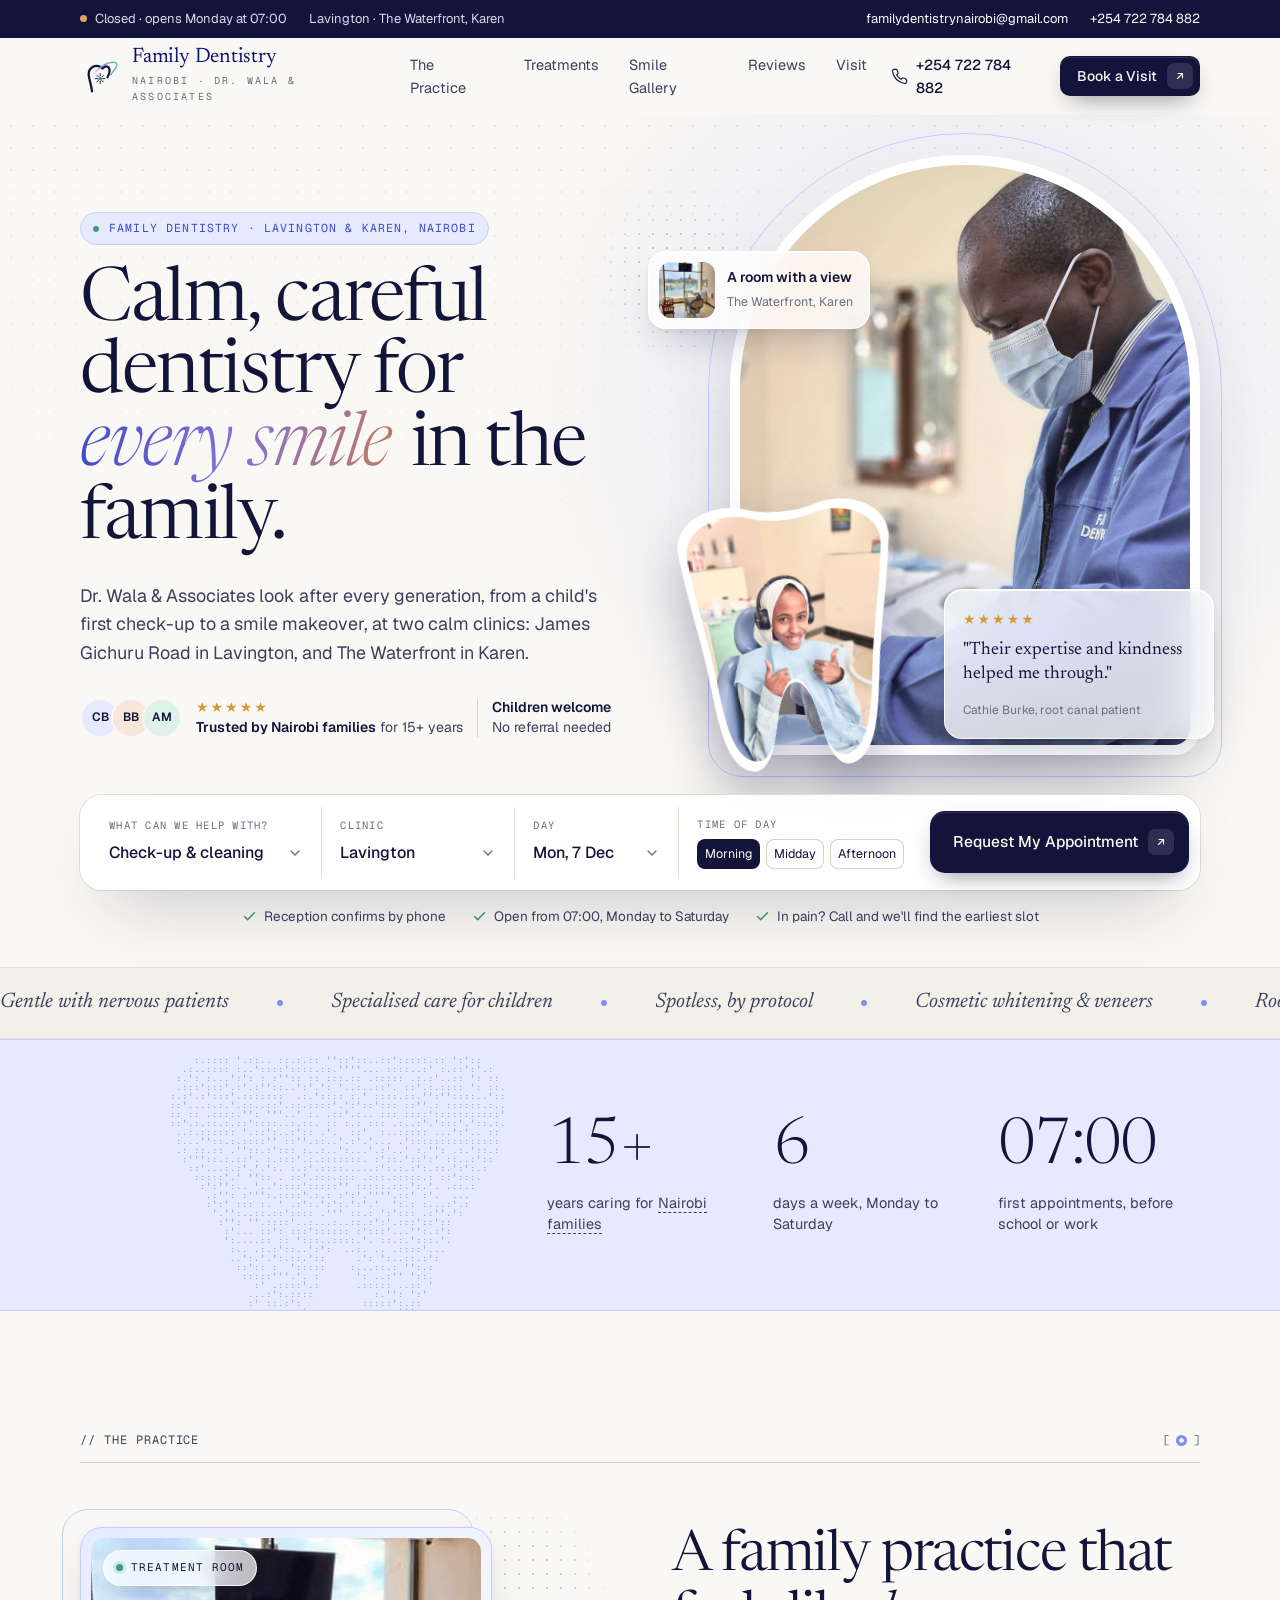
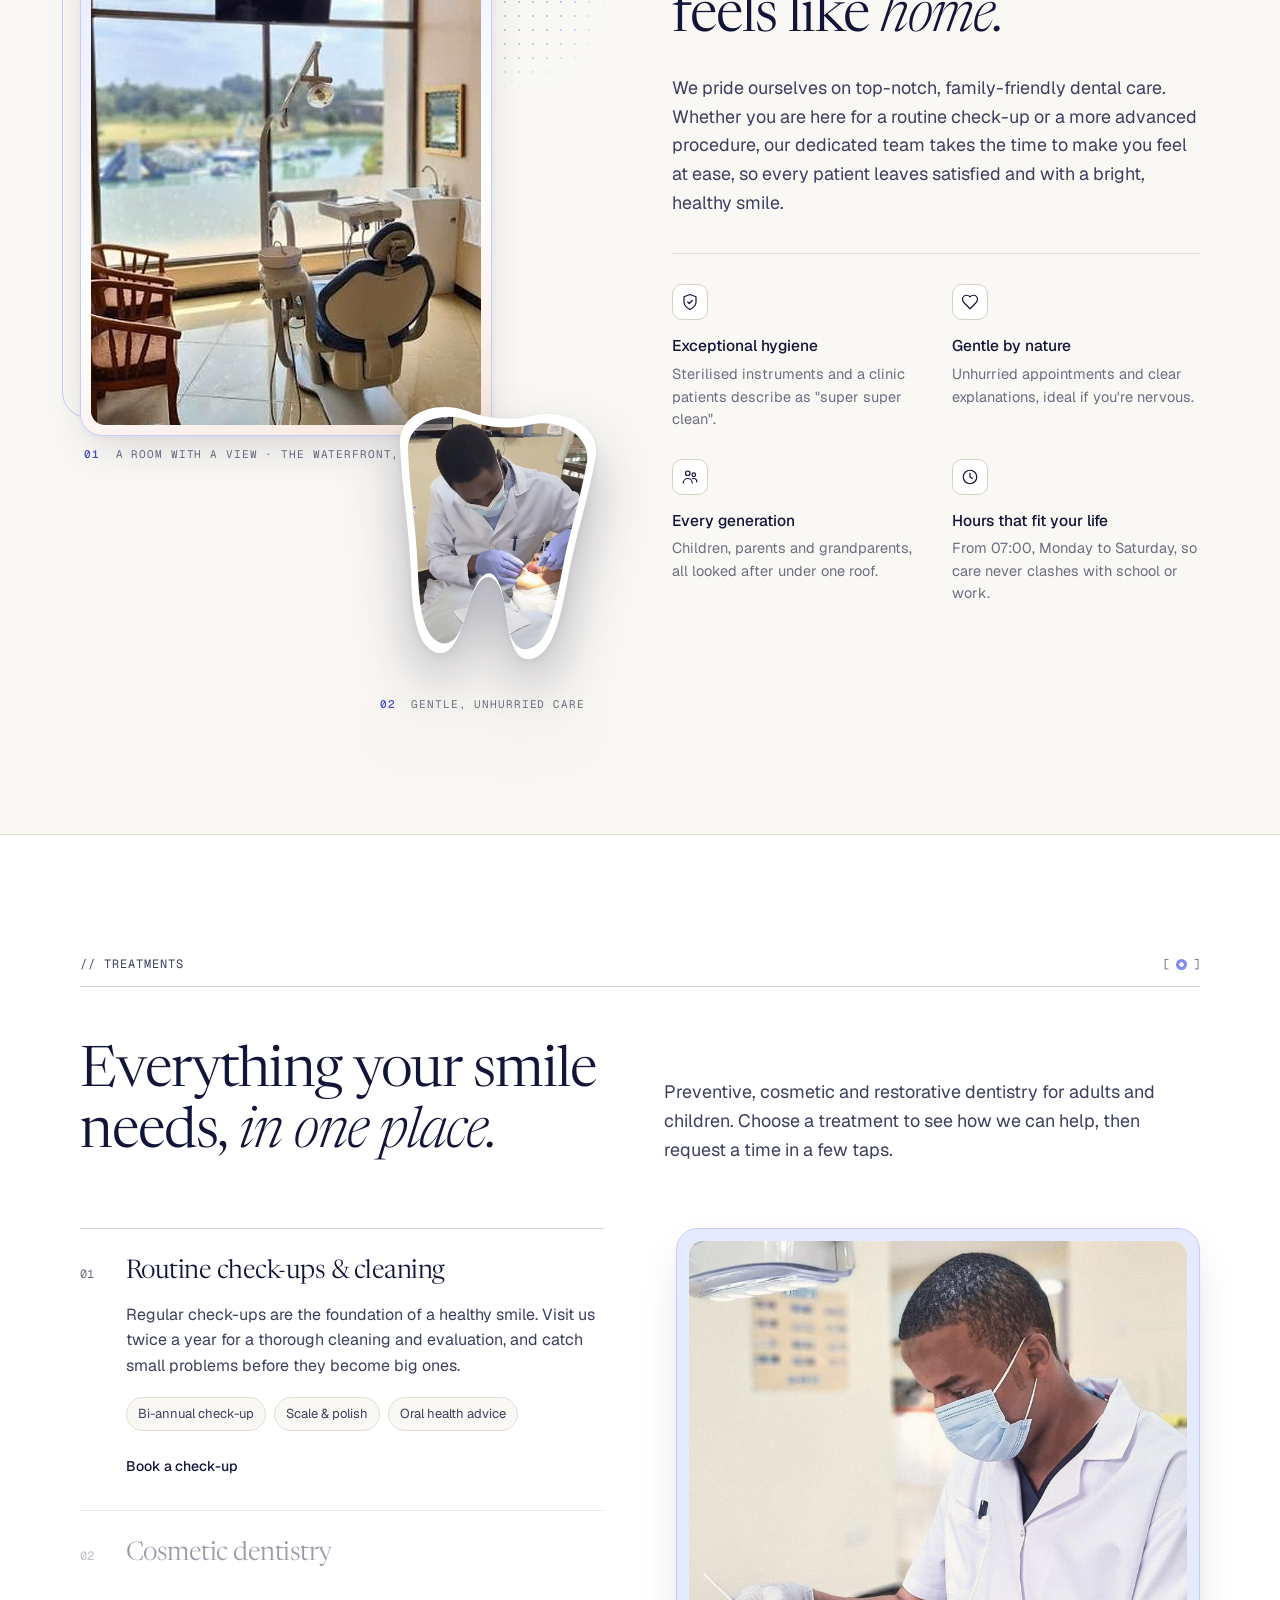
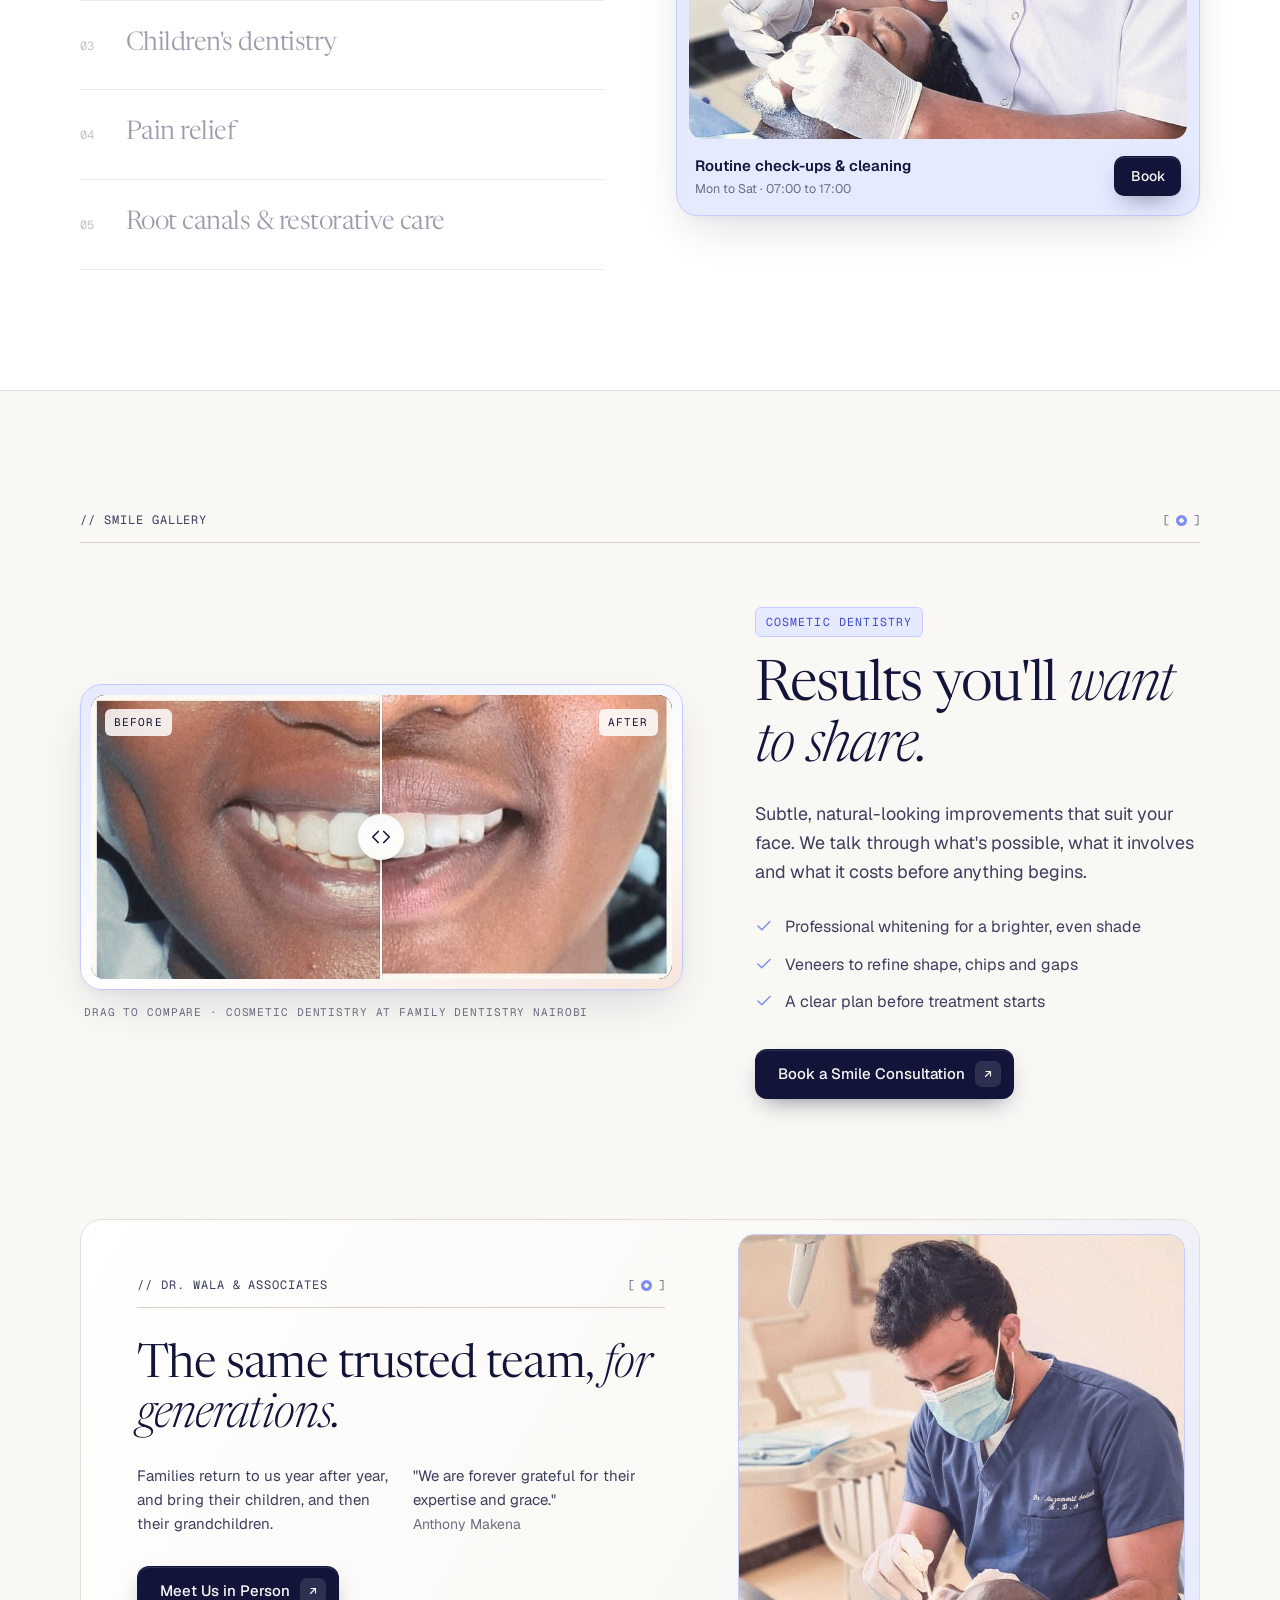
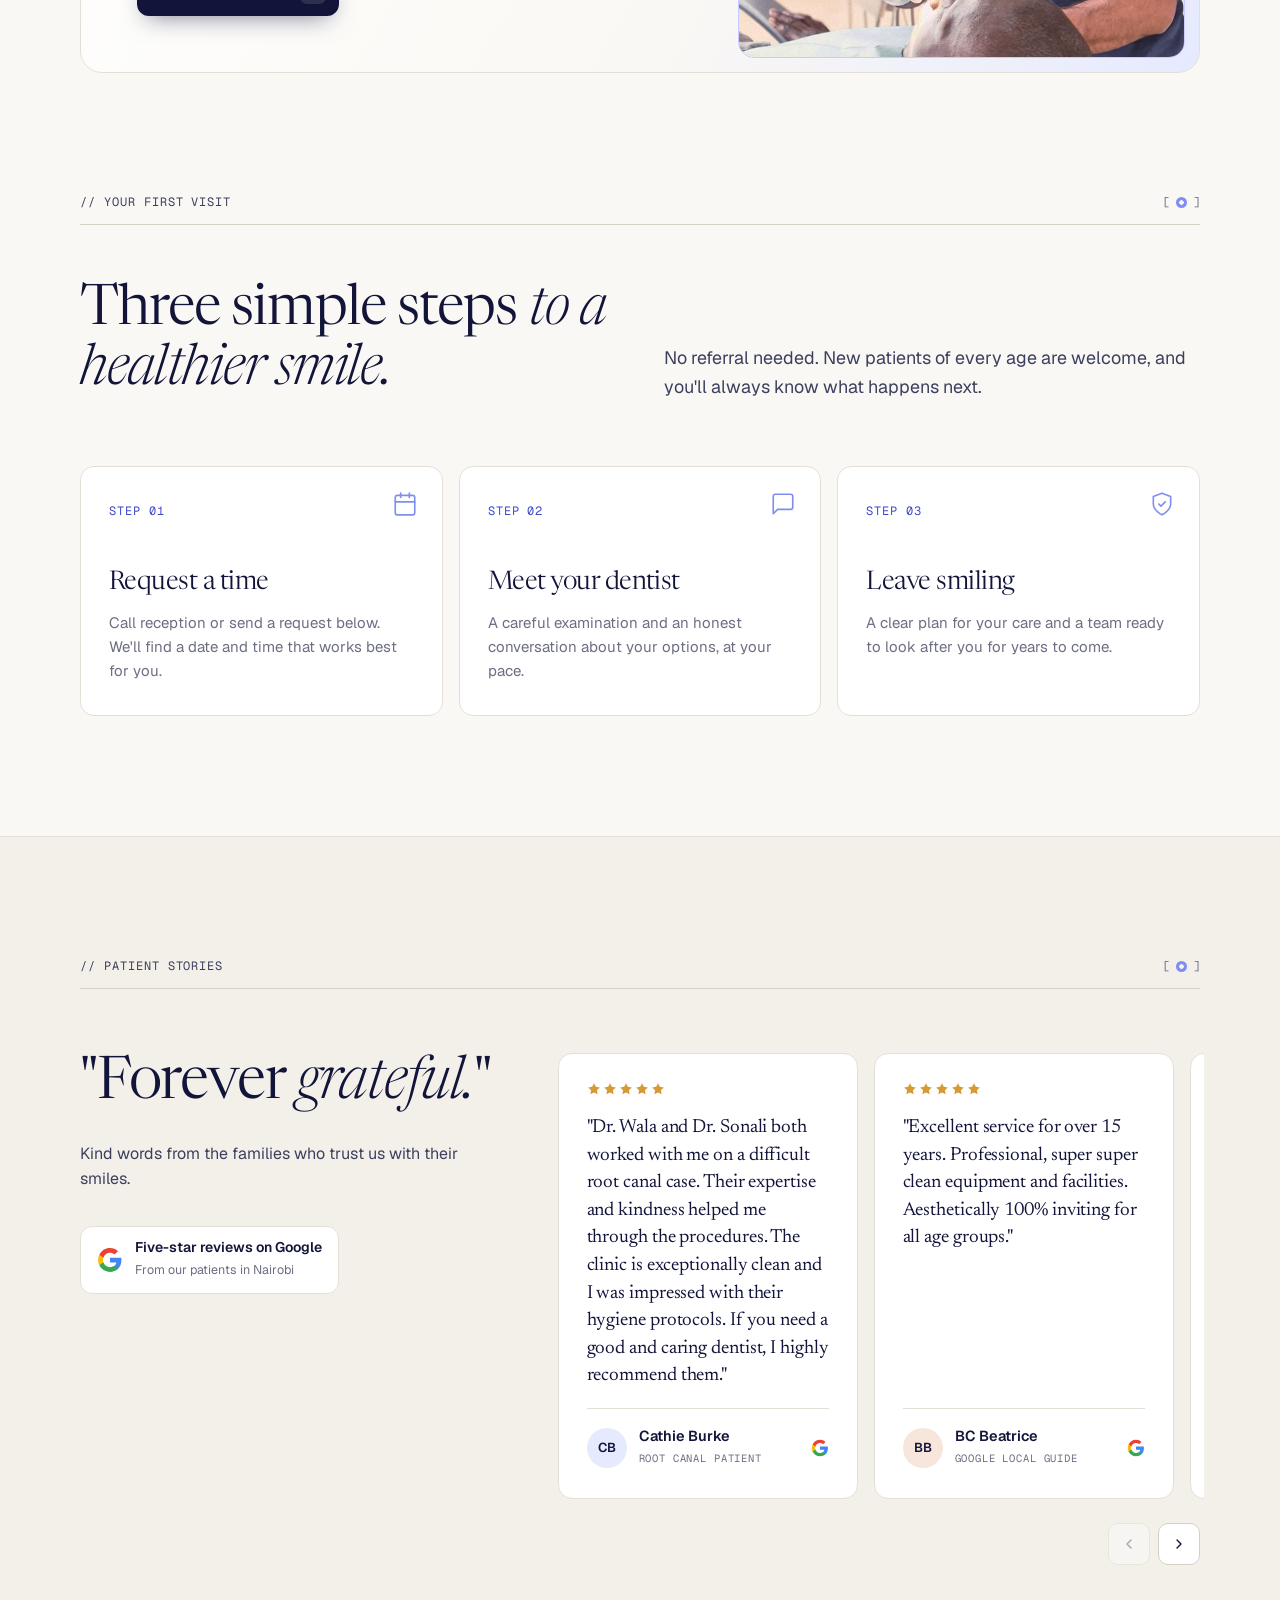
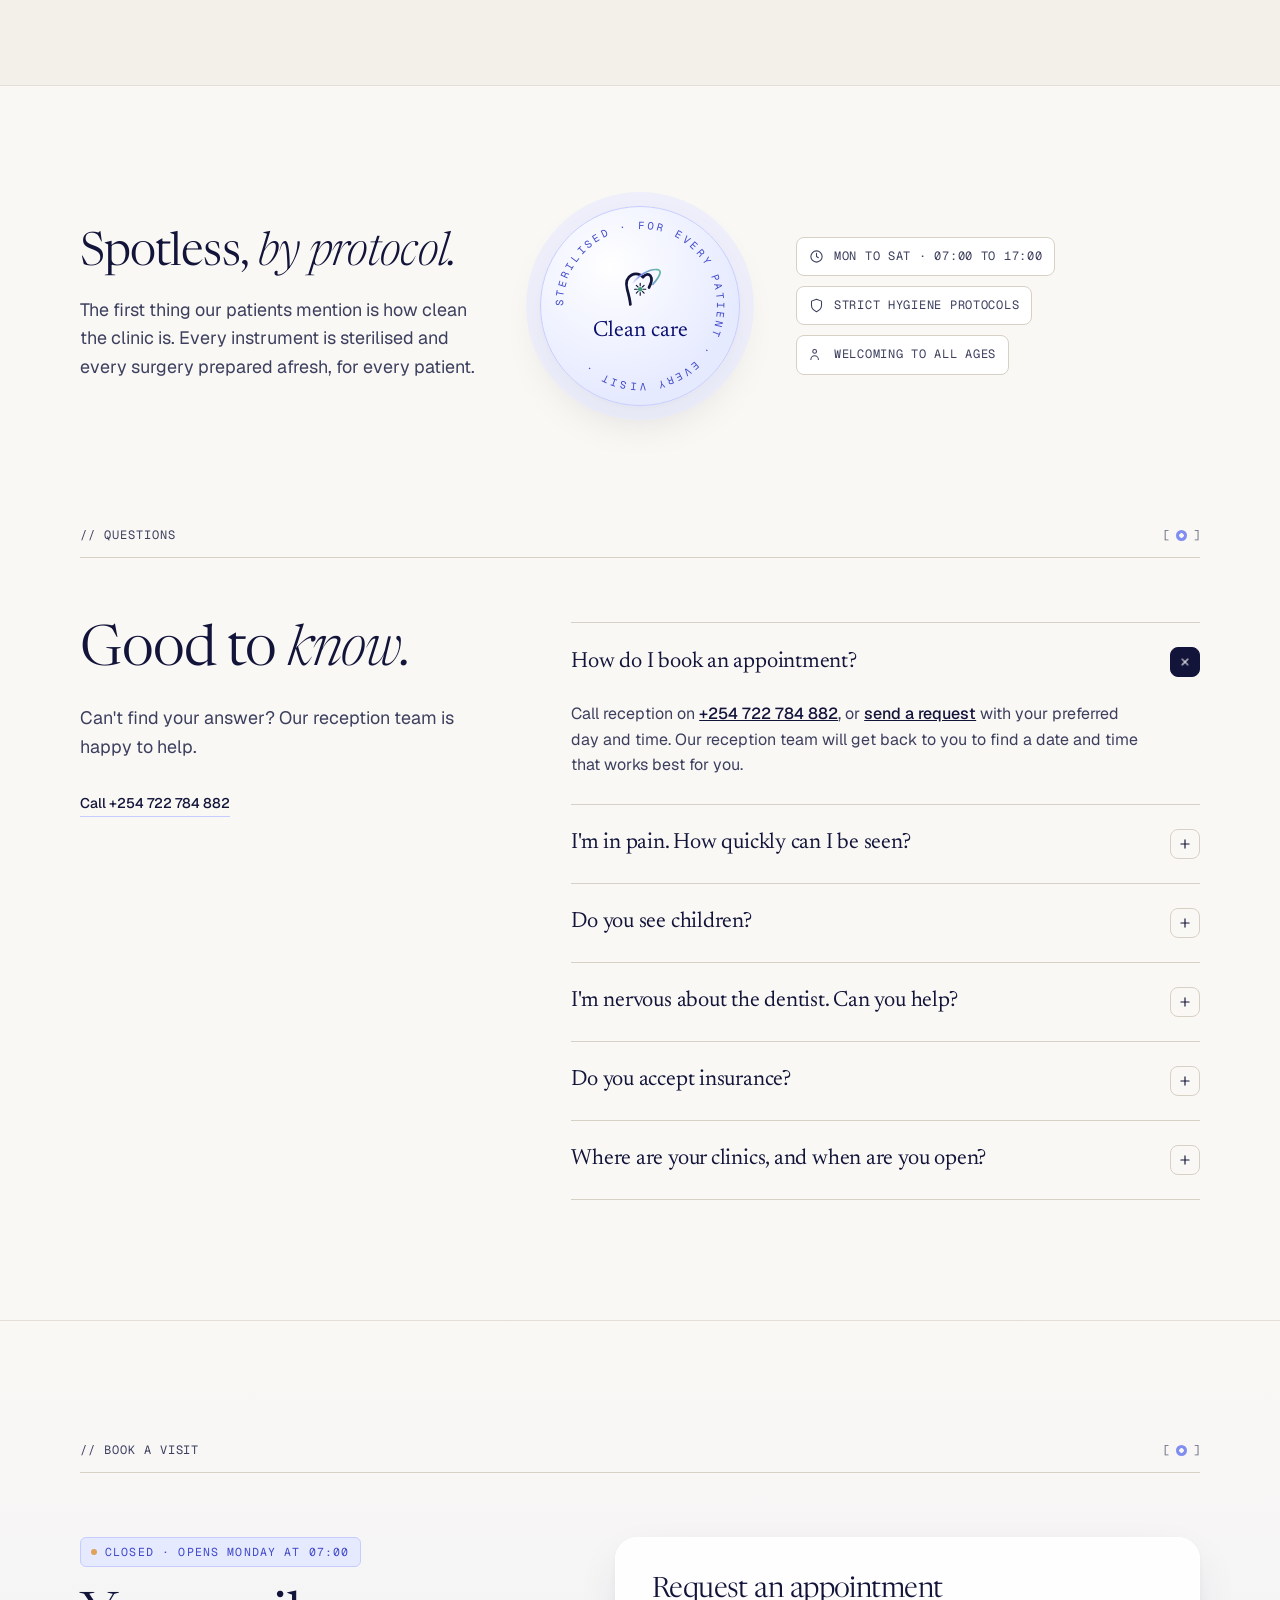
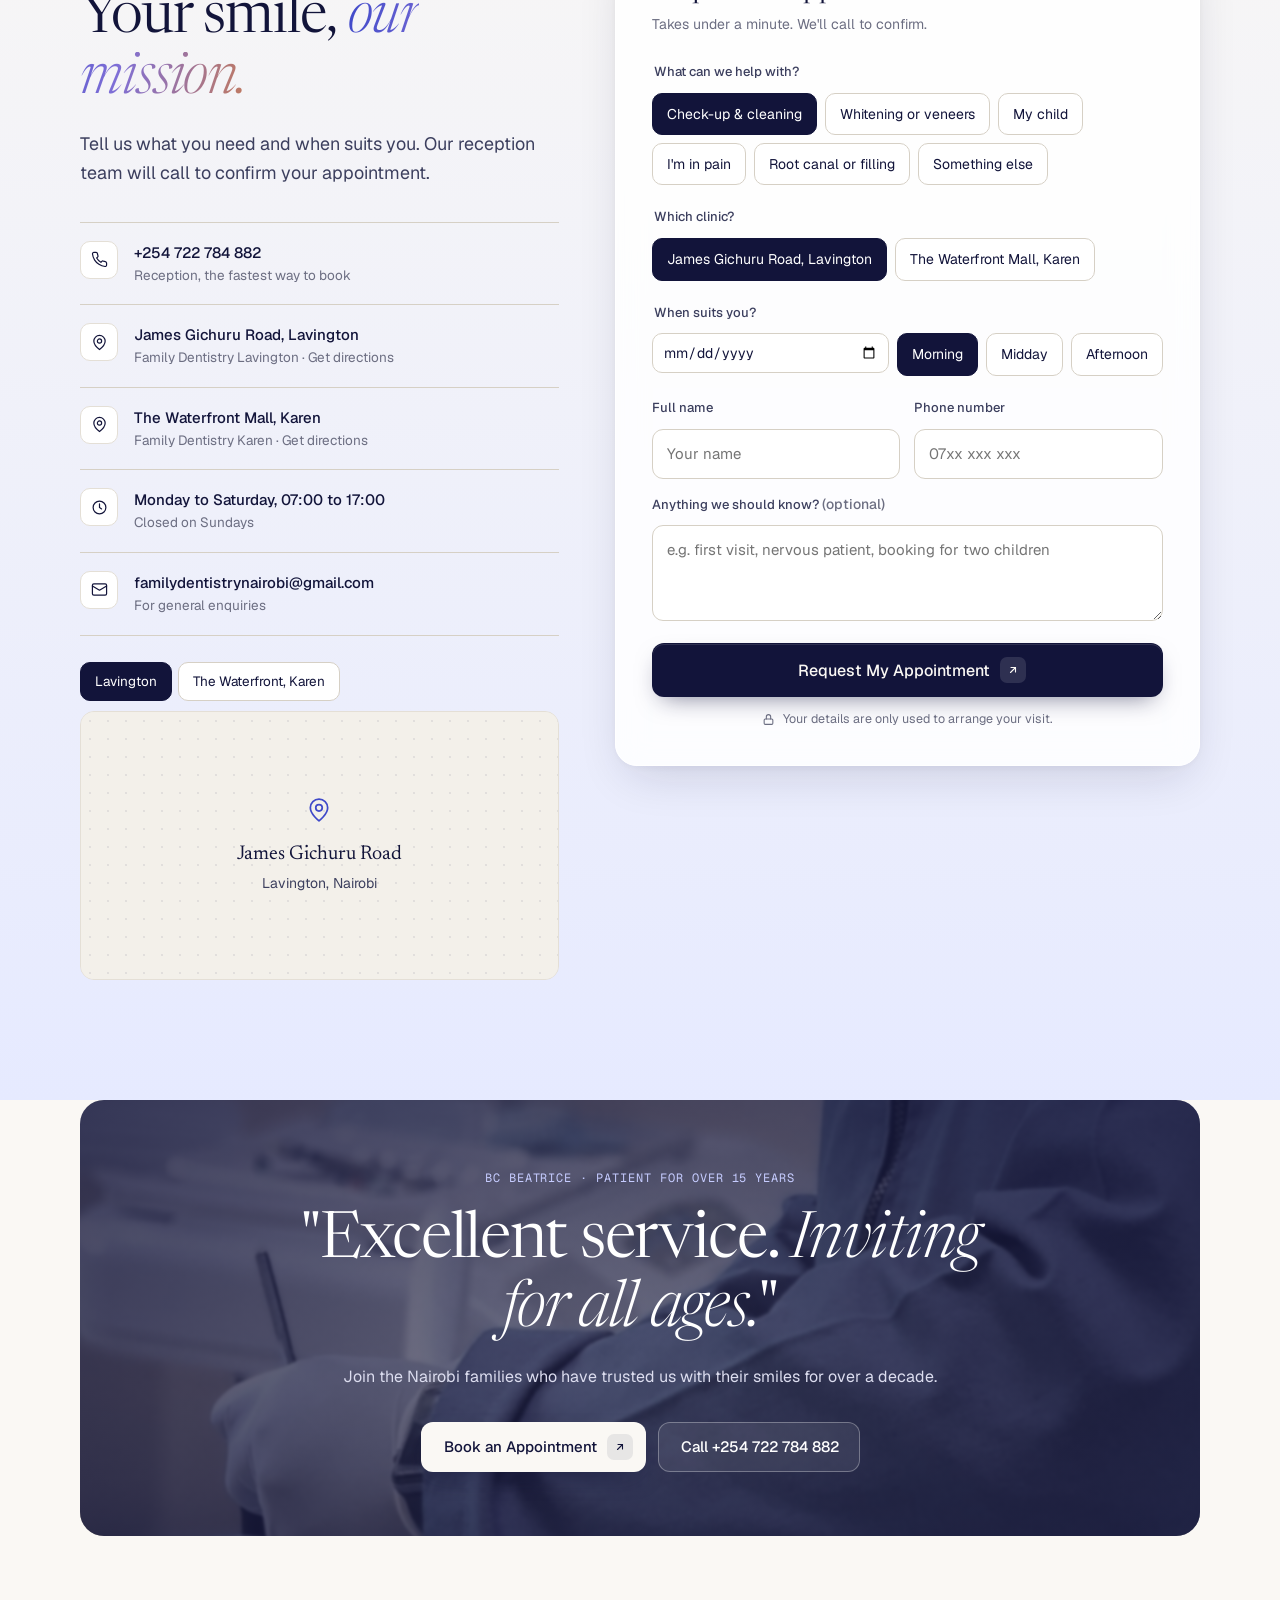
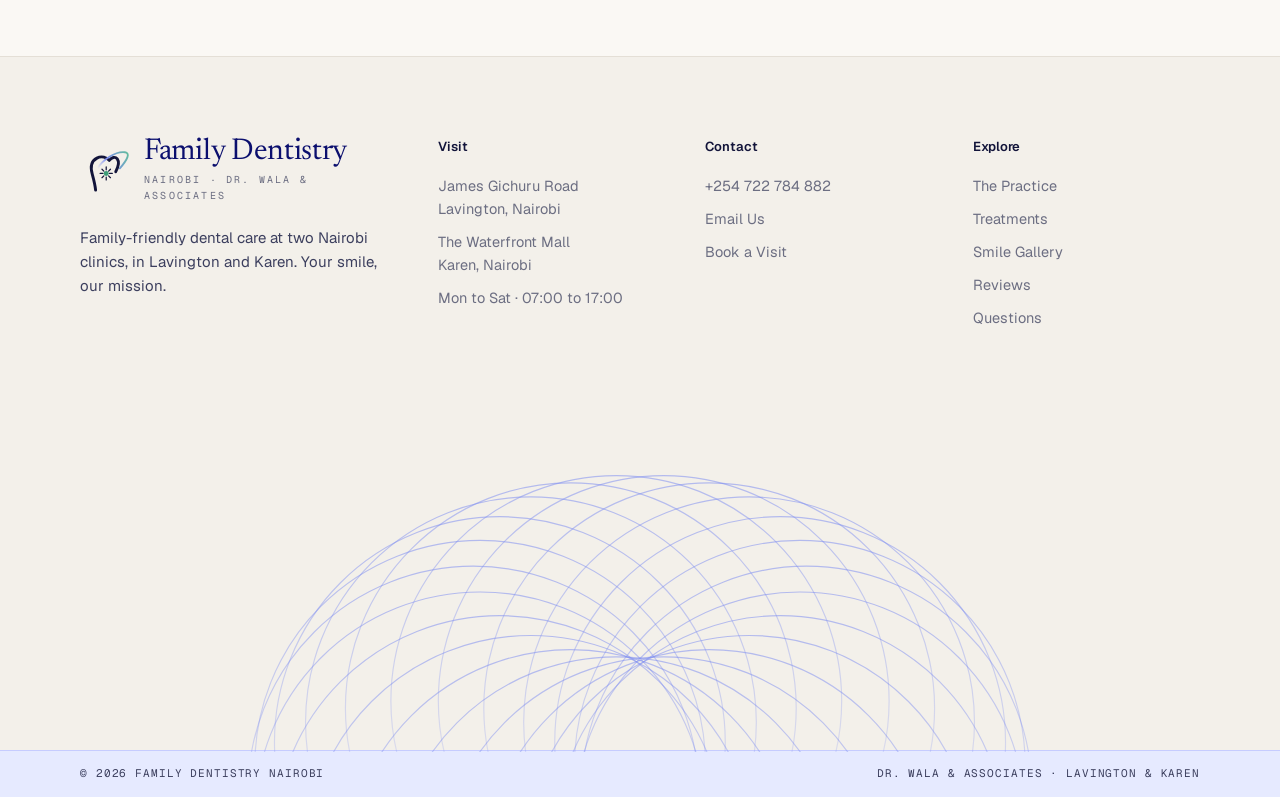
==== commit 1a7e36b2: "Dentistry: mobile fine tuning (footer gutters, hero, booking bar, stats, captions) Co-Authored-By: C" ====
--- a/dentistry/index.html
+++ b/dentistry/index.html
@@ -509,7 +509,7 @@
 
 /* ---------- footer ---------- */
 footer{background:var(--bg-2);border-top:1px solid var(--line);position:relative;overflow:hidden}
-.f-grid{display:grid;grid-template-columns:1.4fr 1fr 1fr 1fr;gap:40px;padding:80px 0 40px;position:relative;z-index:1}
+.f-grid{display:grid;grid-template-columns:1.4fr 1fr 1fr 1fr;gap:40px;padding-top:80px;padding-bottom:40px;position:relative;z-index:1}
 .f-brand .brand b{font-size:30px}
 .f-brand .brand img{width:52px}
 .f-brand p{color:var(--ink-2);margin:22px 0 0;max-width:34ch;font-size:15px}
@@ -676,6 +676,45 @@
   .hx-proof p{white-space:normal}
   .hx-proof p:first-of-type{flex:1;min-width:0}
 }
+/* ---------- mobile fine tuning: keep the desktop composition at phone width ---------- */
+@media (max-width:760px){
+  .hx-tag{font-size:10px;letter-spacing:.06em;white-space:nowrap;padding:6px 11px;gap:8px}
+  .hx h1{margin:18px 0 18px}
+  .hx-proof{flex-wrap:wrap;gap:14px 12px;margin-top:24px}
+  .hx-proof p:first-of-type{flex:1 1 0}
+  .hx-proof p:last-of-type{flex-basis:100%;padding-top:12px;border-top:1px solid var(--line)}
+  .hx-proof p:last-of-type br{display:none}
+  .hx-proof p:last-of-type b::after{content:" · "}
+  .hx-art{height:500px}
+  .hx-arch{width:76%;height:450px}
+  .hx-tooth{width:42%;left:0;bottom:4px}
+  .hx-view small{display:block;font-size:11.5px}
+  .hx-quote{display:block;right:0;bottom:22px;width:56%;padding:12px 14px;border-radius:14px}
+  .hx-quote p{font-size:15px;margin:4px 0 6px}
+  .hx-quote small{font-size:11px}
+  .hx-bar{grid-template-columns:1fr 1fr;padding:6px;gap:0}
+  .hx-field{padding:12px 12px}
+  .hx-field:nth-child(1),.hx-field:nth-child(4){grid-column:1 / -1}
+  .hx-field:nth-child(2){border-right:1px solid var(--line)}
+  .hx-chips button{flex:1;padding:8px 6px;font-size:13px}
+  .hx-go{grid-column:1 / -1;margin-top:6px}
+  .hx-under{flex-direction:row;justify-content:center;align-items:center;gap:6px 16px;padding-left:0;font-size:12.5px}
+  .stat-grid{grid-template-columns:repeat(3,1fr);gap:12px;padding:32px 0}
+  .stat{display:block}
+  .stat b{font-size:36px}
+  .stat p{margin-top:8px;font-size:12.5px}
+  .about-imgs>div:nth-child(2) .cap{max-width:58%;font-size:10px;letter-spacing:.06em}
+  .cap-where{display:block;margin-top:2px;padding-left:26px}
+  .cap-dot{display:none}
+  .hyg{justify-items:center;text-align:left}
+  .hyg>*{justify-self:stretch}
+  .hyg .seal{justify-self:center;width:180px;height:180px}
+  .f-grid{grid-template-columns:1fr 1fr;gap:30px 20px;padding-top:52px;padding-bottom:32px}
+  .f-brand,.f-grid>.f-col:nth-child(2){grid-column:1 / -1}
+  .f-brand p{max-width:none}
+  .f-bottom .wrap{align-items:center;text-align:center;font-size:10.5px}
+  .close-band .mono{letter-spacing:.06em;font-size:10.5px}
+}
 </style>
 </head>
 <body>
@@ -811,7 +850,7 @@
         <span class="dots-patch" aria-hidden="true"></span>
         <div class="rv">
           <div class="frame"><img src="assets/img/treatment-room.jpg" alt="A bright treatment room at Family Dentistry, The Waterfront Karen, with a dental chair beside a large window over the water" width="900" height="900" loading="lazy"><span class="room-chip"><i></i>Treatment room</span></div>
-          <div class="cap"><b>01</b> A room with a view · The Waterfront, Karen</div>
+          <div class="cap"><b>01</b> A room with a view<span class="cap-where"><span class="cap-dot"> · </span>The Waterfront, Karen</span></div>
         </div>
         <div class="rv" style="--d:.15s">
           <div class="frame" id="portraitCard"><img src="assets/img/dentist-at-work.jpg" alt="A Family Dentistry Nairobi dentist examining a patient in the chair" width="840" height="933" loading="lazy"></div>
